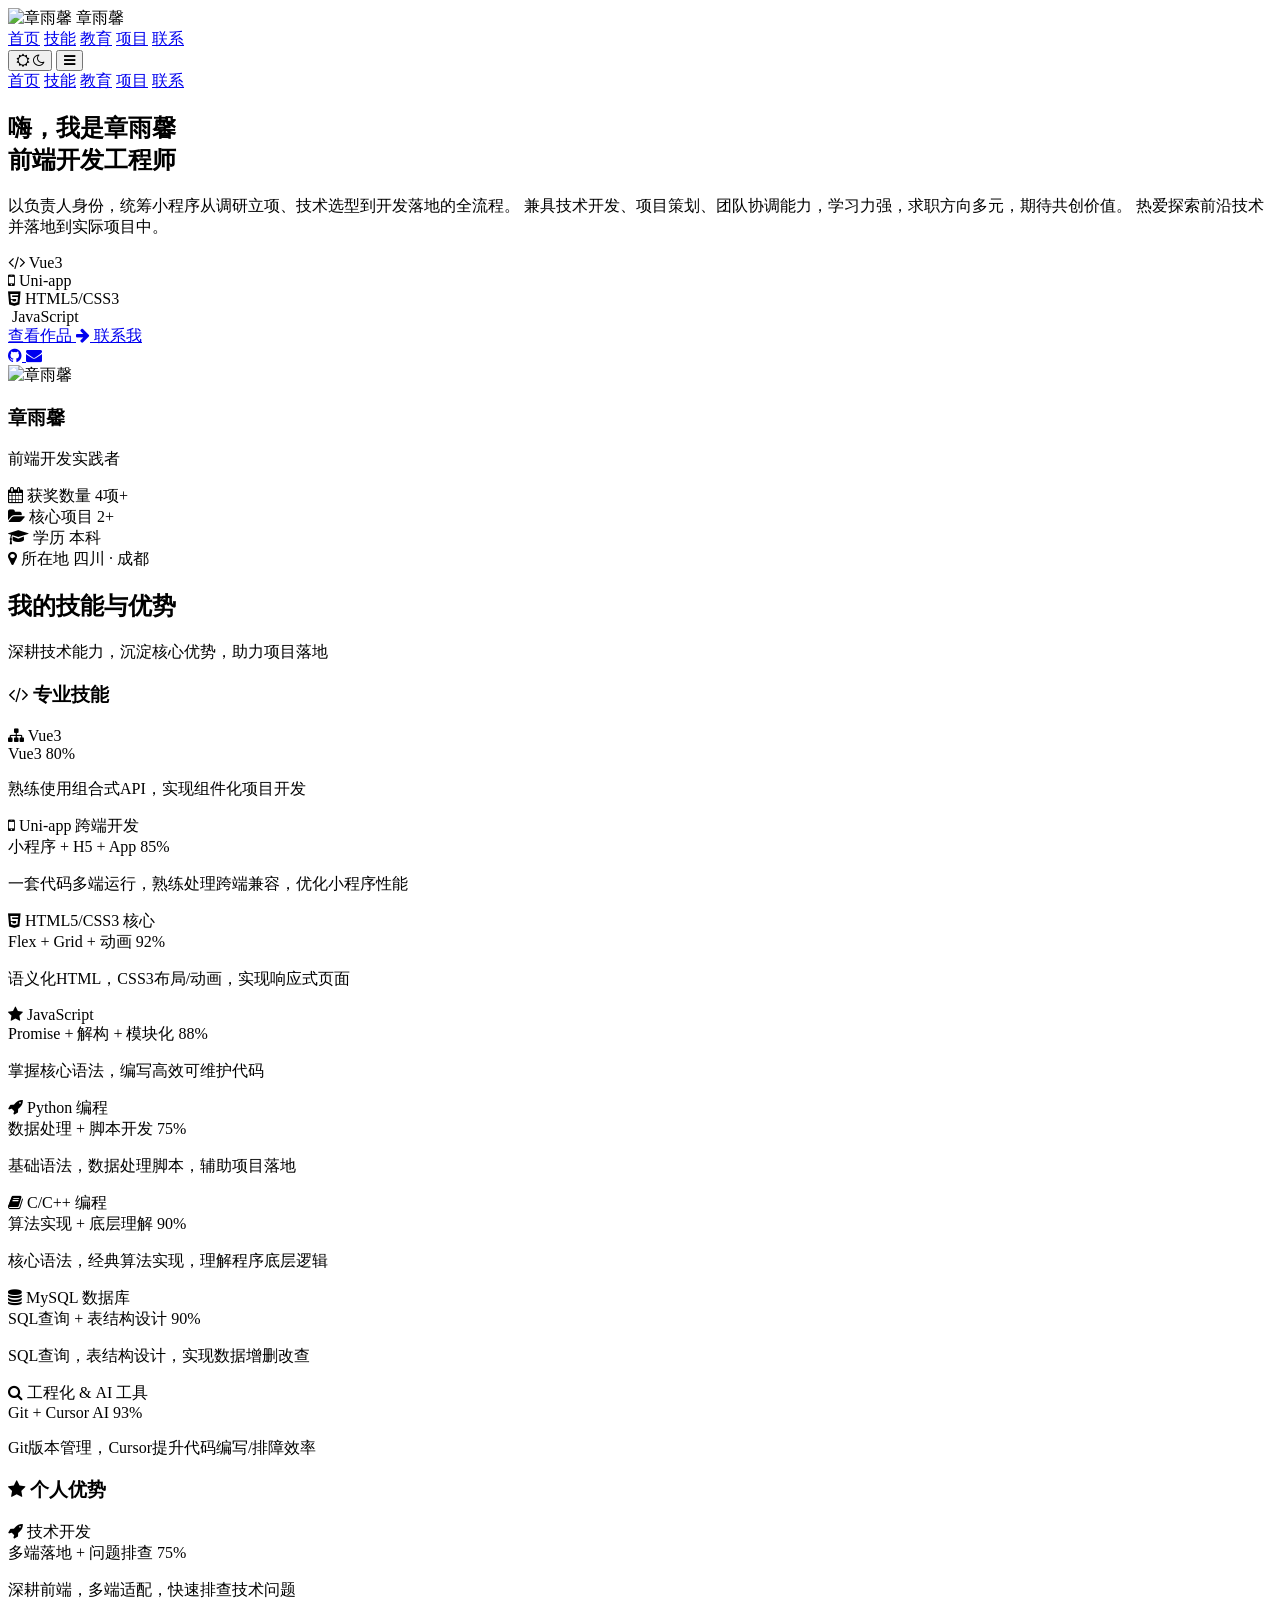
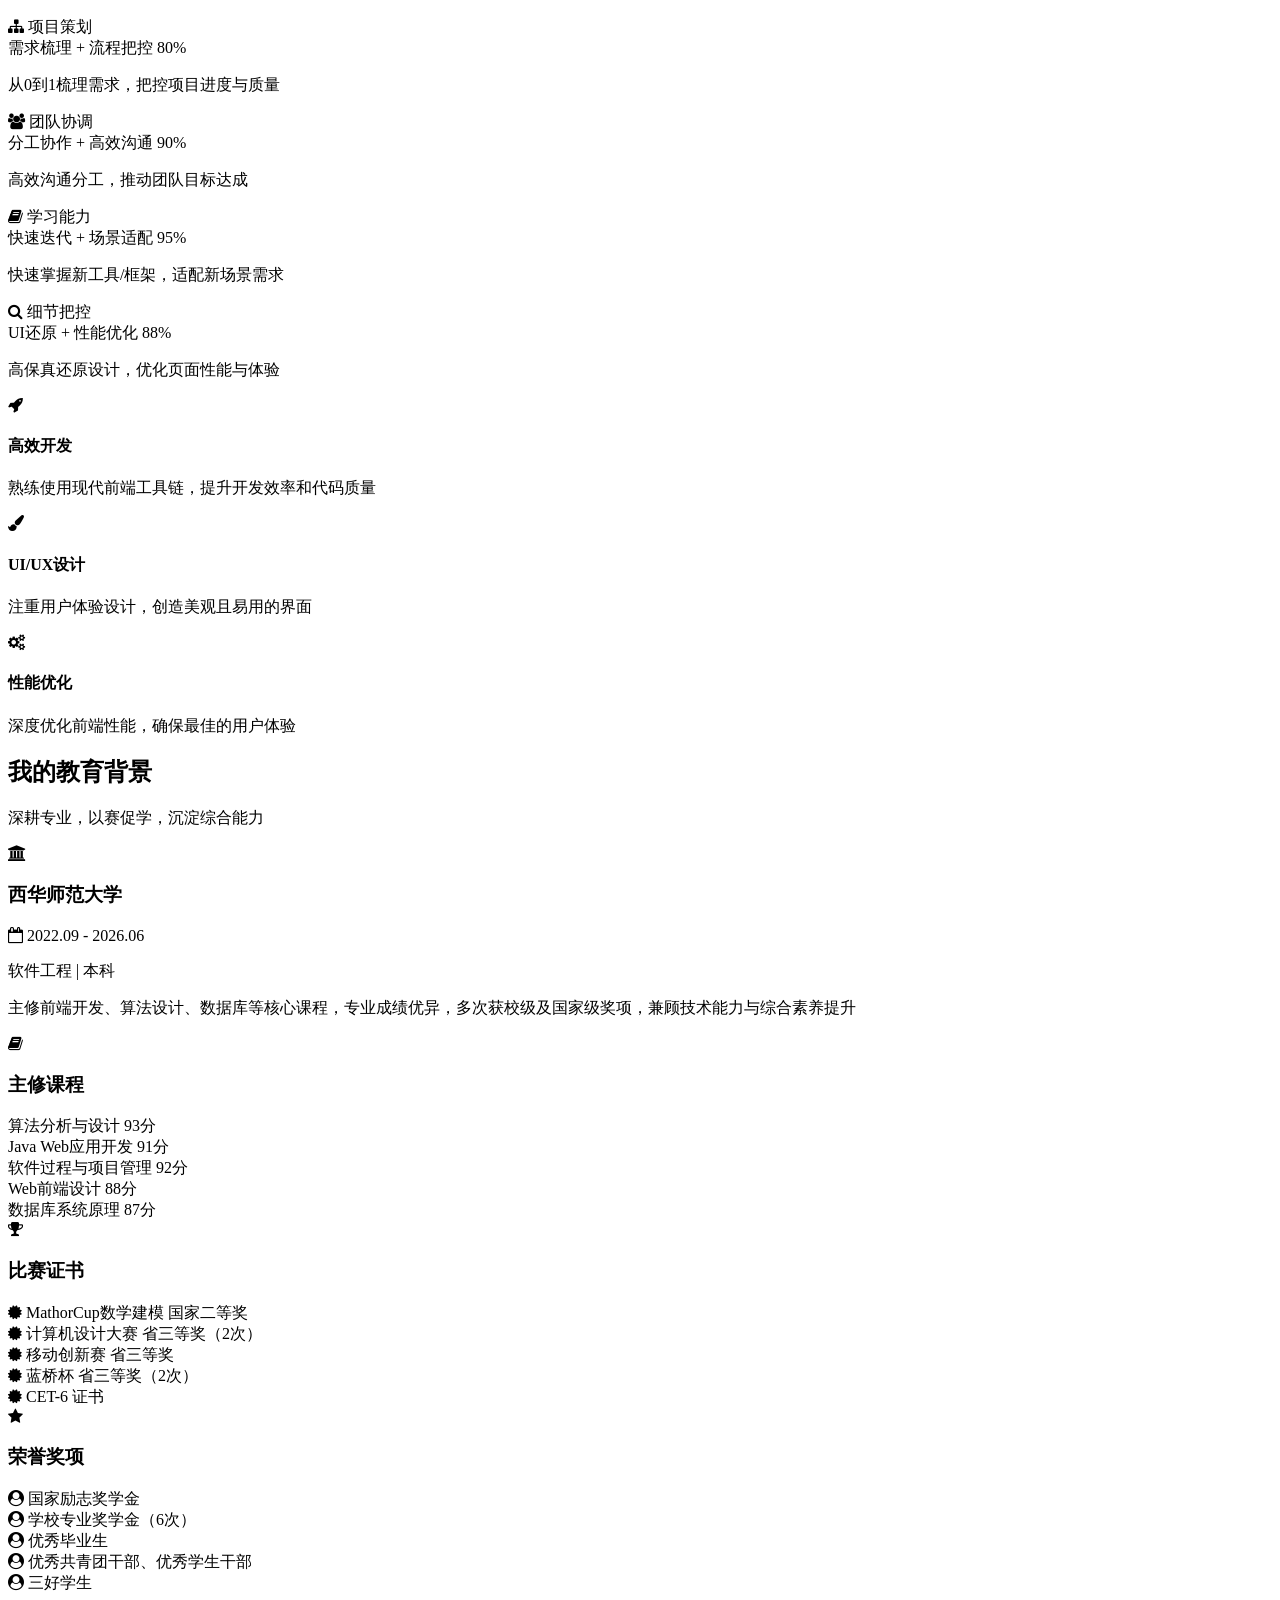
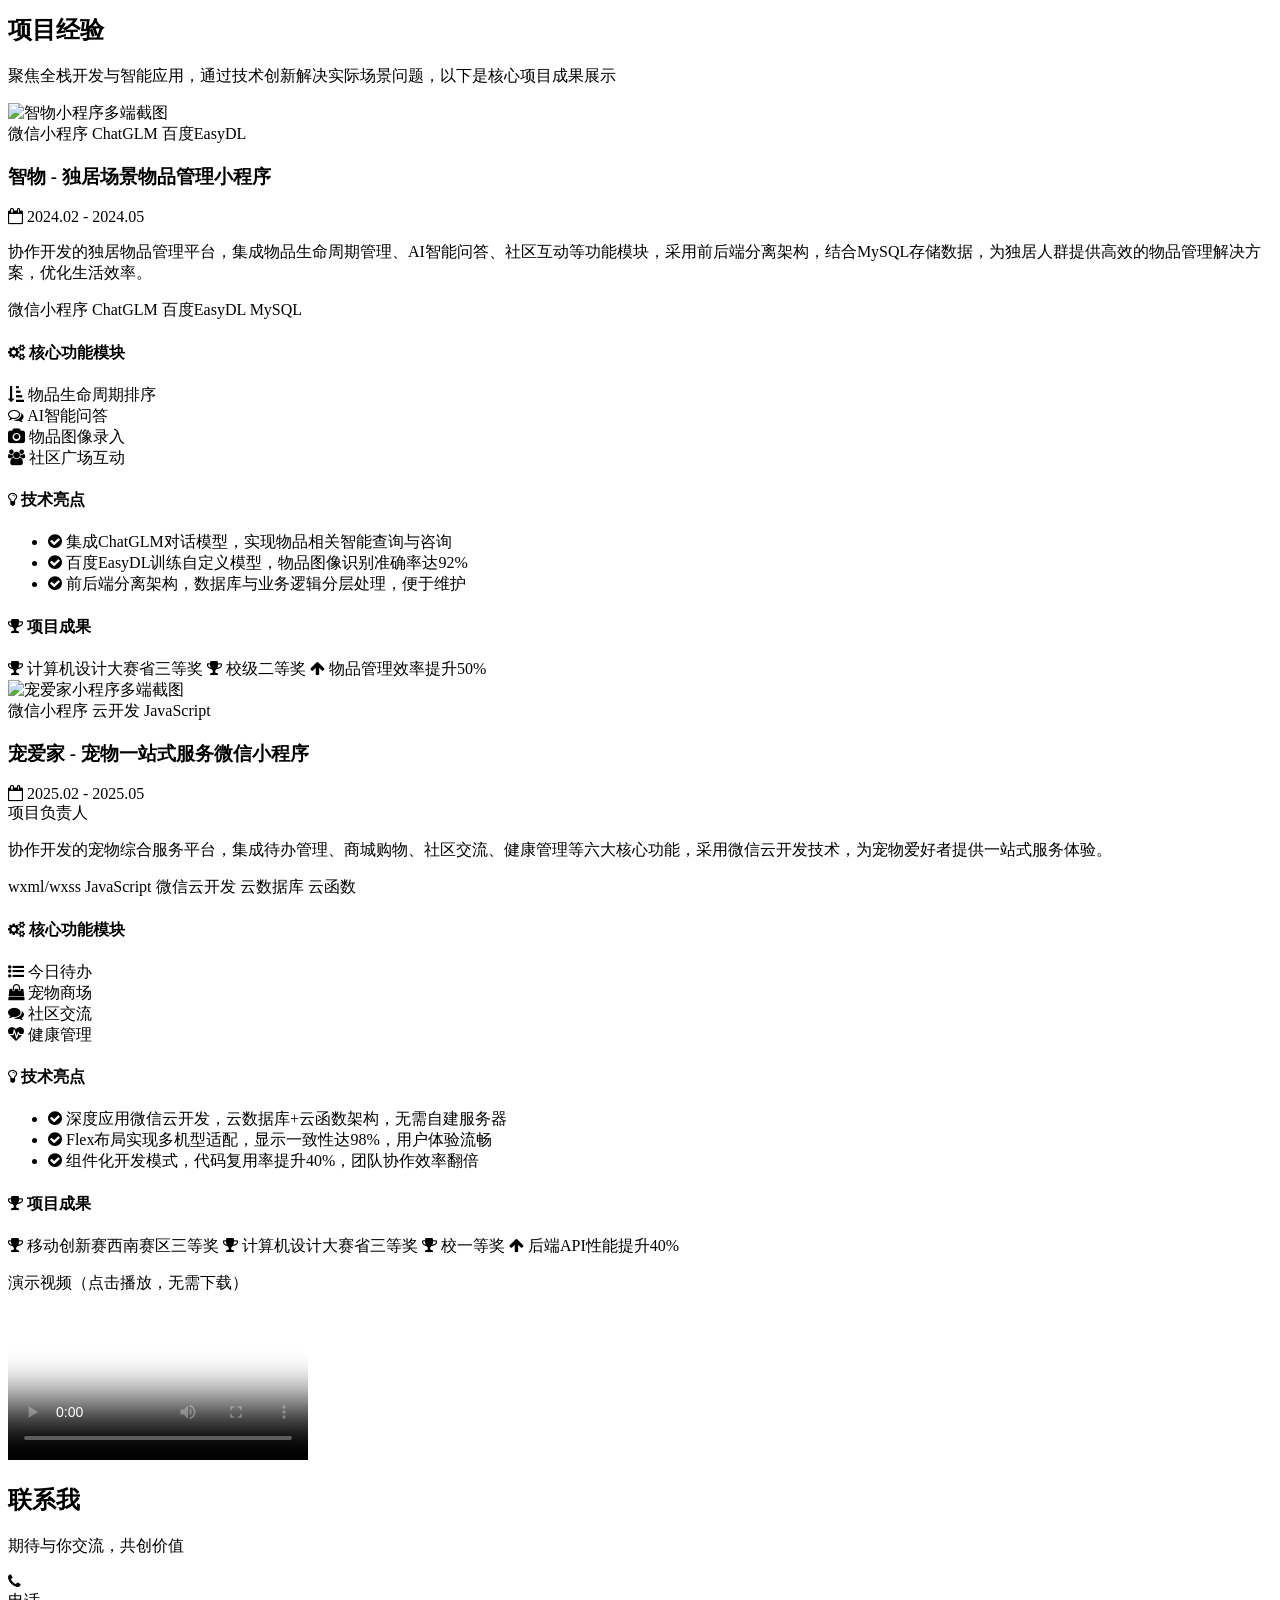
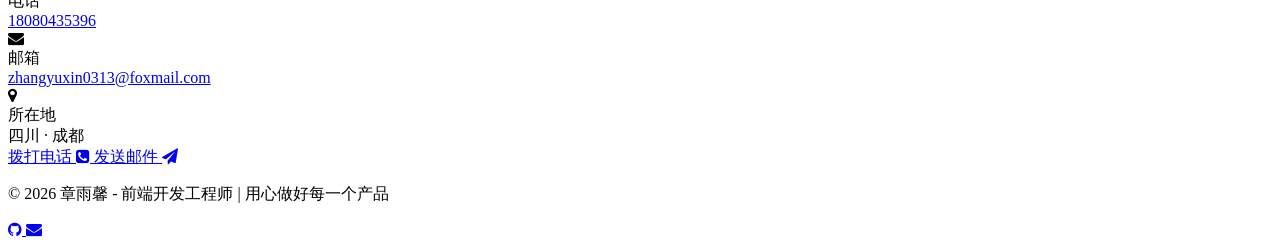
==== index.html @ d474dbc9 "Update index.html" ====
<!DOCTYPE html>
<html lang="zh-CN">
<head>
    <meta charset="UTF-8">
    <meta name="viewport" content="width=device-width, initial-scale=1.0, maximum-scale=1.0, user-scalable=no">
    <title>章雨馨 - 前端开发者作品集</title>
    <script src="https://cdn.tailwindcss.com"></script>
    <link href="https://cdn.jsdelivr.net/npm/font-awesome@4.7.0/css/font-awesome.min.css" rel="stylesheet">
    <script>
        // Tailwind配置：启用class深色模式 + 自定义深浅色配色
        tailwind.config = {
            darkMode: 'class', // 基于class切换深色模式
            theme: {
                extend: {
                    colors: {
                        primary: '#165DFF', // 主色调（保留高级蓝）
                        // 浅色模式
                        light: {
                            bg: '#F5F7FA',
                            card: '#FFFFFF',
                            text: '#1D2129',
                            lightText: '#86909C',
                            border: '#E5E7EB'
                        },
                        // 深色模式
                        dark: {
                            bg: '#121212',
                            card: '#1E1E1E',
                            text: '#E0E0E0',
                            lightText: '#888888',
                            border: '#333333'
                        }
                    },
                    fontFamily: {
                        inter: ['Inter', 'system-ui', 'sans-serif'],
                    },
                    boxShadow: {
                        'card': '0 4px 20px rgba(0, 0, 0, 0.05)',
                        'card-hover': '0 8px 30px rgba(22, 93, 255, 0.1)',
                        'interactive': '0 4px 20px rgba(22, 93, 255, 0.1)',
                        // 深色模式阴影
                        'dark-card': '0 4px 20px rgba(0, 0, 0, 0.2)',
                        'dark-card-hover': '0 8px 30px rgba(22, 93, 255, 0.2)',
                        // 标签悬停阴影
                        'tag-hover': '0 6px 20px rgba(22, 93, 255, 0.15)',
                        'dark-tag-hover': '0 6px 20px rgba(22, 93, 255, 0.25)',
                        // 信息卡标签hover阴影
                        'info-tag-hover': '0 4px 15px rgba(22, 93, 255, 0.1)',
                        'dark-info-tag-hover': '0 4px 15px rgba(22, 93, 255, 0.2)',
                        // 技能节点发光阴影
                        'skill-glow': '0 0 15px rgba(22, 93, 255, 0.4)',
                        'dark-skill-glow': '0 0 20px rgba(64, 128, 255, 0.5)',
                    },
                    height: {
                        '65': '16rem', // 统一项目图片高度，适配响应式
                    }
                },
            }
        }
    </script>
    <style type="text/tailwindcss">
        @layer utilities {
            .content-auto {
                content-visibility: auto;
            }
            /* 渐变文字（深浅色适配） */
            .text-gradient {
                background-clip: text;
                -webkit-background-clip: text;
                color: transparent;
                background-image: linear-gradient(135deg, #165DFF, #4080FF);
            }
            .dark .text-gradient {
                background-image: linear-gradient(135deg, #4080FF, #8AB4F8);
            }
            .card-animate {
                transition: all 0.5s cubic-bezier(0.4, 0, 0.2, 1);
            }
            /* 交互盒子hover效果 */
            .interactive-box {
                transition: all 0.4s cubic-bezier(0.4, 0, 0.2, 1);
            }
            .interactive-box:hover {
                transform: translateY(-4px);
                box-shadow: 0 8px 25px rgba(22, 93, 255, 0.2);
            }
            .dark .interactive-box:hover {
                box-shadow: 0 8px 25px rgba(64, 128, 255, 0.3);
            }
            /* 主题切换按钮动画 */
            .toggle-dot {
                transition: left 0.3s ease-in-out;
            }
            .icon-opacity {
                transition: opacity 0.3s ease-in-out;
            }
            /* 导航链接选中样式 */
            .nav-link.active {
                color: #165DFF;
                font-weight: 500;
                border-bottom: 2px solid #165DFF;
            }
            .nav-link {
                transition: all 0.2s ease;
            }
            /* 技能标签悬停特效 */
            .skill-tag {
                transition: all 0.3s cubic-bezier(0.34, 1.56, 0.64, 1);
            }
            .skill-tag:hover {
                background-color: #165DFF;
                color: white !important;
                border-color: #165DFF !important;
                transform: translateY(-2px) scale(1.05);
                box-shadow: var(--tw-shadow-tag-hover);
            }
            .dark .skill-tag:hover {
                background-color: #165DFF;
                box-shadow: var(--tw-shadow-dark-tag-hover);
            }
            .skill-tag:hover i {
                color: white !important;
            }
            /* 个人信息卡标签悬停特效 */
            .info-tag {
                transition: all 0.35s cubic-bezier(0.25, 1, 0.5, 1);
                border-radius: 8px;
                padding: 8px 4px;
                margin: -8px -4px;
            }
            .info-tag:hover {
                background-color: rgba(22, 93, 255, 0.06);
                color: #165DFF !important;
                box-shadow: var(--tw-shadow-info-tag-hover);
            }
            .dark .info-tag:hover {
                background-color: rgba(22, 93, 255, 0.12);
                box-shadow: var(--tw-shadow-dark-info-tag-hover);
            }
            .info-tag:hover i {
                color: #165DFF;
                transform: translateY(-3px);
            }
            .info-tag i {
                transition: all 0.3s ease;
            }
            .info-tag .tag-label {
                transition: all 0.3s ease;
            }
            .info-tag:hover .tag-label {
                color: #165DFF !important;
                font-weight: 500;
            }
            .info-tag .tag-value {
                transition: all 0.3s ease;
            }
            .info-tag:hover .tag-value {
                color: #165DFF !important;
                font-weight: 600;
            }
            /* 径向辐射图谱样式（修复位置错乱） */
            .skill-radial-container {
                position: relative;
                width: 100%;
                height: 500px;
                display: flex;
                align-items: center;
                justify-content: center;
                margin: 0 auto;
                max-width: 600px;
            }
            .skill-center {
                width: 80px;
                height: 80px;
                border-radius: 50%;
                background-color: #165DFF;
                color: white;
                display: flex;
                flex-direction: column;
                align-items: center;
                justify-content: center;
                z-index: 10;
                box-shadow: 0 0 10px rgba(22, 93, 255, 0.5);
                position: absolute;
                top: 50%;
                left: 50%;
                transform: translate(-50%, -50%);
            }
            .dark .skill-center {
                box-shadow: 0 0 15px rgba(64, 128, 255, 0.6);
            }
            /* 技能线条：统一基于中心定位 */
            .skill-line {
                position: absolute;
                width: 2px;
                background: linear-gradient(to right, #165DFF, transparent);
                z-index: 1;
                top: 50%;
                left: 50%;
                transform-origin: 0 0;
            }
            .dark .skill-line {
                background: linear-gradient(to right, #4080FF, transparent);
            }
            /* 技能节点：统一基于中心定位 */
            .skill-node {
                position: absolute;
                padding: 8px 12px;
                border-radius: 20px;
                background-color: white;
                border: 1px solid #E5E7EB;
                color: #1D2129;
                font-size: 14px;
                cursor: pointer;
                transition: all 0.3s ease;
                z-index: 5;
                white-space: nowrap;
            }
            .dark .skill-node {
                background-color: #1E1E1E;
                border: 1px solid #333333;
                color: #E0E0E0;
            }
            .skill-node:hover {
                transform: scale(1.1);
                background-color: #165DFF;
                color: white !important;
                border-color: #165DFF;
                box-shadow: var(--tw-shadow-skill-glow);
            }
            .dark .skill-node:hover {
                box-shadow: var(--tw-shadow-dark-skill-glow);
            }
            /* 优势进度条动画 */
            .advantage-progress {
                transition: width 0.8s ease;
            }
            .advantage-item:hover .advantage-progress {
                width: 100% !important;
            }
            /* 优势描述提示 */
            .advantage-tooltip {
                opacity: 0;
                transition: opacity 0.3s ease;
                pointer-events: none;
            }
            .advantage-item:hover .advantage-tooltip {
                opacity: 1;
            }
            /* 移动端菜单滑动动画 */
            .mobile-menu {
                transition: all 0.3s ease-in-out;
                max-height: 0;
                overflow: hidden;
            }
            .mobile-menu.open {
                max-height: 300px;
            }
            /* 触摸设备适配（移除hover，添加active效果） */
            @media (hover: none) {
                .interactive-box:hover {
                    transform: none;
                }
                .skill-tag:hover {
                    transform: none;
                }
                .card-animate:hover {
                    transform: none;
                }
            }
        }
    </style>
</head>
<!-- 根元素：默认浅色，深色模式添加dark类 -->
<body class="font-inter bg-light-bg text-light-text dark:bg-dark-bg dark:text-dark-text min-h-screen transition-colors duration-300">
    <!-- 导航栏（优化响应式，添加移动端菜单） -->
    <nav class="fixed top-0 left-0 w-full bg-light-card/80 dark:bg-dark-card/80 backdrop-blur-md z-50 border-b border-light-border dark:border-dark-border transition-colors duration-300">
        <div class="max-w-7xl mx-auto px-4 sm:px-6 lg:px-8">
            <div class="flex justify-between h-16 items-center">
                <!-- 左侧头像+名字（响应式尺寸） -->
                <div class="flex items-center gap-3">
                    <img src="https://raw.githubusercontent.com/moodnzhang/zhangyuxin-fe/main/avatar.jpg" alt="章雨馨" class="w-8 h-8 sm:w-10 sm:h-10 rounded-full object-cover border-2 border-primary/20 dark:border-primary/30">
                    <span class="font-bold text-lg sm:text-xl text-primary">章雨馨</span>
                </div>

                <!-- 桌面端导航链接（隐藏移动端） -->
                <div class="hidden md:flex space-x-6 sm:space-x-8 items-center">
                    <a href="#about" class="nav-link active text-primary font-medium border-b-2 border-primary px-1" data-target="about">首页</a>
                    <a href="#skills" class="nav-link text-light-lightText dark:text-dark-lightText hover:text-primary transition-colors" data-target="skills">技能</a>
                    <a href="#education" class="nav-link text-light-lightText dark:text-dark-lightText hover:text-primary transition-colors" data-target="education">教育</a>
                    <a href="#projects" class="nav-link text-light-lightText dark:text-dark-lightText hover:text-primary transition-colors" data-target="projects">项目</a>
                    <a href="#contact" class="nav-link text-light-lightText dark:text-dark-lightText hover:text-primary transition-colors" data-target="contact">联系</a>
                </div>

                <!-- 主题切换按钮（响应式优化，适配小屏幕） -->
                <div class="flex items-center gap-4">
                    <button id="themeToggle" class="w-10 h-5 sm:w-12 sm:h-6 bg-gray-200 dark:bg-primary/30 rounded-full relative flex items-center px-1 cursor-pointer" title="Toggle theme">
                        <!-- 切换圆点：用Tailwind类控制位置，不再用内联style -->
                        <div id="toggleDot" class="toggle-dot w-3 h-3 sm:w-4 sm:h-4 bg-white dark:bg-primary rounded-full absolute left-1 transition-all duration-300"></div>
                        <!-- 太阳/月亮图标（响应式尺寸） -->
                        <i class="fa fa-sun-o text-yellow-400 absolute left-1 icon-opacity opacity-100 dark:opacity-0 text-xs sm:text-sm"></i>
                        <i class="fa fa-moon-o text-blue-300 absolute right-1 icon-opacity opacity-0 dark:opacity-100 text-xs sm:text-sm"></i>
                    </button>

                    <!-- 移动端菜单按钮（仅移动端显示） -->
                    <button id="mobileMenuBtn" class="md:hidden text-light-lightText dark:text-dark-lightText hover:text-primary" title="Open navigation menu">
                        <i class="fa fa-bars text-lg sm:text-xl"></i>
                    </button>
                </div>
            </div>

            <!-- 移动端导航菜单（默认隐藏，点击展开） -->
            <div id="mobileMenu" class="mobile-menu md:hidden bg-light-card dark:bg-dark-card border-b border-light-border dark:border-dark-border py-2">
                <div class="flex flex-col space-y-3 px-4 pb-3">
                    <a href="#about" class="nav-link active text-primary font-medium py-2" data-target="about">首页</a>
                    <a href="#skills" class="nav-link text-light-lightText dark:text-dark-lightText hover:text-primary py-2" data-target="skills">技能</a>
                    <a href="#education" class="nav-link text-light-lightText dark:text-dark-lightText hover:text-primary py-2" data-target="education">教育</a>
                    <a href="#projects" class="nav-link text-light-lightText dark:text-dark-lightText hover:text-primary py-2" data-target="projects">项目</a>
                    <a href="#contact" class="nav-link text-light-lightText dark:text-dark-lightText hover:text-primary py-2" data-target="contact">联系</a>
                </div>
            </div>
        </div>
    </nav>

    <!-- 首页（响应式优化：网格、按钮、间距） -->
    <section id="about" class="pt-24 sm:pt-32 pb-16 sm:pb-20 max-w-7xl mx-auto px-4 sm:px-6 lg:px-8 scroll-mt-20">
        <div class="grid grid-cols-1 md:grid-cols-2 gap-8 sm:gap-12 items-center">
            <div class="space-y-4 sm:space-y-6 order-2 md:order-1">
                <h1 class="text-[clamp(1.5rem,4vw,3.5rem)] font-bold leading-tight">
                    嗨，我是<span class="text-gradient">章雨馨</span>
                    <br>前端开发工程师
                </h1>
                <p class="text-light-lightText dark:text-dark-lightText text-base sm:text-lg max-w-lg">
                以负责人身份，统筹小程序从调研立项、技术选型到开发落地的全流程。
                兼具技术开发、项目策划、团队协调能力，学习力强，求职方向多元，期待共创价值。
                热爱探索前沿技术并落地到实际项目中。
                </p>

                <!-- 可交互技能标签盒子（响应式换行，缩小移动端内边距） -->
                <div class="flex flex-wrap gap-2 sm:gap-3 pt-2">
                    <div class="interactive-box skill-tag bg-light-card dark:bg-dark-card px-3 sm:px-4 py-2 rounded-lg border border-light-border dark:border-dark-border flex items-center gap-2 shadow-interactive text-sm sm:text-base">
                        <i class="fa fa-code text-primary"></i>
                        <span>Vue3</span>
                    </div>
                    <div class="interactive-box skill-tag bg-light-card dark:bg-dark-card px-3 sm:px-4 py-2 rounded-lg border border-light-border dark:border-dark-border flex items-center gap-2 shadow-interactive text-sm sm:text-base">
                        <i class="fa fa-mobile text-primary"></i>
                        <span>Uni-app</span>
                    </div>
                    <div class="interactive-box skill-tag bg-light-card dark:bg-dark-card px-3 sm:px-4 py-2 rounded-lg border border-light-border dark:border-dark-border flex items-center gap-2 shadow-interactive text-sm sm:text-base">
                        <i class="fa fa-html5 text-primary"></i>
                        <span>HTML5/CSS3</span>
                    </div>
                    <div class="interactive-box skill-tag bg-light-card dark:bg-dark-card px-3 sm:px-4 py-2 rounded-lg border border-light-border dark:border-dark-border flex items-center gap-2 shadow-interactive text-sm sm:text-base">
                        <i class="fa fa-js text-primary"></i>
                        <span>JavaScript</span>
                    </div>
                </div>

                <!-- 按钮组（移动端竖向排列，桌面端横向） -->
                <div class="flex flex-col sm:flex-row space-y-3 sm:space-y-0 sm:space-x-4 pt-2 sm:pt-4">
                    <a href="#projects" class="bg-primary text-white px-6 py-3 rounded-lg hover:bg-primary/90 transition-colors shadow-lg text-center">
                        查看作品 <i class="fa fa-arrow-right ml-2"></i>
                    </a>
                    <a href="#contact" class="border border-primary text-primary bg-transparent dark:bg-dark-card px-6 py-3 rounded-lg hover:bg-primary/5 dark:hover:bg-primary/10 transition-colors text-center">
                        联系我
                    </a>
                </div>

                <div class="flex space-x-6 pt-6 sm:pt-8">
                    <a href="https://github.com/moodnzhang" class="text-light-lightText dark:text-dark-lightText hover:text-primary text-xl sm:text-2xl transition-colors">
                        <i class="fa fa-github"></i>
                    </a>
                    <a href="mailto:2926076094@qq.com" class="text-light-lightText dark:text-dark-lightText hover:text-primary text-xl sm:text-2xl transition-colors">
                        <i class="fa fa-envelope"></i>
                    </a>
                </div>
            </div>

            <!-- 右侧个人信息卡（移动端优先显示，调整尺寸） -->
            <div class="relative order-1 md:order-2">
                <div class="w-full bg-light-card dark:bg-dark-card rounded-2xl shadow-card dark:shadow-dark-card p-6 sm:p-8 flex flex-col items-center space-y-4 sm:space-y-6 transition-colors duration-300">
                    <img src="https://raw.githubusercontent.com/moodnzhang/zhangyuxin-fe/main/avatar.jpg" alt="章雨馨" class="w-32 h-32 sm:w-48 sm:h-48 rounded-full object-cover border-4 border-primary/20 dark:border-primary/30">
                    <h3 class="text-xl sm:text-2xl font-bold text-light-text dark:text-dark-text">章雨馨</h3>
                    <p class="text-primary font-medium text-sm sm:text-base">前端开发实践者</p>
                    
                    <div class="w-full grid grid-cols-2 gap-3 sm:gap-4 pt-4 border-t border-light-border dark:border-dark-border">
                        <!-- 获奖数量 -->
                        <div class="flex flex-col items-center info-tag">
                            <i class="fa fa-calendar text-primary text-lg sm:text-xl mb-2"></i>
                            <span class="text-light-lightText dark:text-dark-lightText text-xs sm:text-sm tag-label">获奖数量</span>
                            <span class="text-light-text dark:text-dark-text font-medium tag-value">4项+</span>
                        </div>
                        <!-- 核心项目 -->
                        <div class="flex flex-col items-center info-tag">
                            <i class="fa fa-folder-open text-primary text-lg sm:text-xl mb-2"></i>
                            <span class="text-light-lightText dark:text-dark-lightText text-xs sm:text-sm tag-label">核心项目</span>
                            <span class="text-light-text dark:text-dark-text font-medium tag-value">2+</span>
                        </div>
                        <!-- 学历 -->
                        <div class="flex flex-col items-center info-tag">
                            <i class="fa fa-graduation-cap text-primary text-lg sm:text-xl mb-2"></i>
                            <span class="text-light-lightText dark:text-dark-lightText text-xs sm:text-sm tag-label">学历</span>
                            <span class="text-light-text dark:text-dark-text font-medium tag-value">本科</span>
                        </div>
                        <!-- 所在地 -->
                        <div class="flex flex-col items-center info-tag">
                            <i class="fa fa-map-marker text-primary text-lg sm:text-xl mb-2"></i>
                            <span class="text-light-lightText dark:text-dark-lightText text-xs sm:text-sm tag-label">所在地</span>
                            <span class="text-light-text dark:text-dark-text font-medium tag-value">四川 · 成都</span>
                        </div>
                    </div>
                </div>
            </div>
        </div>
    </section>

    <!-- 技能区（响应式优化：双栏改单栏，卡片内边距调整） -->
    <section id="skills" class="py-12 sm:py-16 bg-light-card dark:bg-dark-card transition-colors duration-300 scroll-mt-20">
        <div class="max-w-7xl mx-auto px-4 sm:px-6 lg:px-8">
            <!-- 标题区域 -->
            <div class="text-center mb-8 sm:mb-12">
                <h2 class="text-[clamp(1.4rem,3vw,2.2rem)] font-bold">我的<span class="text-gradient">技能与优势</span></h2>
                <p class="text-light-lightText dark:text-dark-lightText max-w-2xl mx-auto pt-3 text-sm sm:text-base">
                    深耕技术能力，沉淀核心优势，助力项目落地
                </p>
            </div>

            <!-- 双栏核心布局（移动端单栏，桌面端双栏） -->
            <div class="grid grid-cols-1 md:grid-cols-2 gap-4 sm:gap-8">
                <!-- 左栏：专业技能 -->
                <div class="bg-light-bg dark:bg-dark-bg rounded-xl shadow-card dark:shadow-dark-card p-4 sm:p-6 transition-colors duration-300">
                    <!-- 技能标题 -->
                    <h3 class="text-base sm:text-lg font-bold mb-4 sm:mb-6 flex items-center gap-2 justify-center">
                        <i class="fa fa-code text-primary text-lg sm:text-xl"></i>
                        <span>专业技能</span>
                    </h3>

                    <!-- 专业技能列表 -->
                    <div class="space-y-4 sm:space-y-5">
                        <!-- 技能项：Vue3 -->
                        <div class="advantage-item">
                            <div class="flex items-center gap-2 mb-1">
                                <i class="fa fa-sitemap text-primary text-base sm:text-lg w-5 text-center"></i>
                                <span class="font-medium text-xs sm:text-sm">Vue3</span>
                            </div>
                            <div class="flex justify-between items-center mb-1 text-xs">
                                <span class="text-light-lightText dark:text-dark-lightText">Vue3</span>
                                <span class="text-primary font-medium">80%</span>
                            </div>
                            <!-- 进度条 -->
                            <div class="h-1 sm:h-1.5 bg-light-border dark:bg-dark-border rounded-full overflow-hidden">
                                <div class="advantage-progress h-full bg-primary rounded-full w-[80%] transition-all duration-800"></div>
                            </div>
                            <!-- 提示文本 -->
                            <p class="advantage-tooltip text-xs text-light-lightText dark:text-dark-lightText mt-1 sm:mt-1.5 leading-relaxed">
                                熟练使用组合式API，实现组件化项目开发
                            </p>
                        </div>

                        <!-- 技能项：Uni-app -->
                        <div class="advantage-item">
                            <div class="flex items-center gap-2 mb-1">
                                <i class="fa fa-mobile text-primary text-base sm:text-lg w-5 text-center"></i>
                                <span class="font-medium text-xs sm:text-sm">Uni-app 跨端开发</span>
                            </div>
                            <div class="flex justify-between items-center mb-1 text-xs">
                                <span class="text-light-lightText dark:text-dark-lightText">小程序 + H5 + App</span>
                                <span class="text-primary font-medium">85%</span>
                            </div>
                            <div class="h-1 sm:h-1.5 bg-light-border dark:bg-dark-border rounded-full overflow-hidden">
                                <div class="advantage-progress h-full bg-primary rounded-full w-[85%] transition-all duration-800"></div>
                            </div>
                            <p class="advantage-tooltip text-xs text-light-lightText dark:text-dark-lightText mt-1 sm:mt-1.5 leading-relaxed">
                                一套代码多端运行，熟练处理跨端兼容，优化小程序性能
                            </p>
                        </div>

                        <!-- 技能项：HTML5/CSS3 -->
                        <div class="advantage-item">
                            <div class="flex items-center gap-2 mb-1">
                                <i class="fa fa-html5 text-primary text-base sm:text-lg w-5 text-center"></i>
                                <span class="font-medium text-xs sm:text-sm">HTML5/CSS3 核心</span>
                            </div>
                            <div class="flex justify-between items-center mb-1 text-xs">
                                <span class="text-light-lightText dark:text-dark-lightText">Flex + Grid + 动画</span>
                                <span class="text-primary font-medium">92%</span>
                            </div>
                            <div class="h-1 sm:h-1.5 bg-light-border dark:bg-dark-border rounded-full overflow-hidden">
                                <div class="advantage-progress h-full bg-primary rounded-full w-[92%] transition-all duration-800"></div>
                            </div>
                            <p class="advantage-tooltip text-xs text-light-lightText dark:text-dark-lightText mt-1 sm:mt-1.5 leading-relaxed">
                                语义化HTML，CSS3布局/动画，实现响应式页面
                            </p>
                        </div>

                        <!-- 技能项：JavaScript -->
                        <div class="advantage-item">
                            <div class="flex items-center gap-2 mb-1">
                                <i class="fa fa-star text-primary text-base sm:text-lg w-5 text-center"></i>
                                <span class="font-medium text-xs sm:text-sm">JavaScript</span>
                            </div>
                            <div class="flex justify-between items-center mb-1 text-xs">
                                <span class="text-light-lightText dark:text-dark-lightText">Promise + 解构 + 模块化</span>
                                <span class="text-primary font-medium">88%</span>
                            </div>
                            <div class="h-1 sm:h-1.5 bg-light-border dark:bg-dark-border rounded-full overflow-hidden">
                                <div class="advantage-progress h-full bg-primary rounded-full w-[88%] transition-all duration-800"></div>
                            </div>
                            <p class="advantage-tooltip text-xs text-light-lightText dark:text-dark-lightText mt-1 sm:mt-1.5 leading-relaxed">
                                掌握核心语法，编写高效可维护代码
                            </p>
                        </div>

                        <!-- 其他技能项省略（保持原有结构，仅调整响应式文字尺寸） -->
                        <div class="advantage-item">
                            <div class="flex items-center gap-2 mb-1">
                                <i class="fa fa-rocket text-primary text-base sm:text-lg w-5 text-center"></i>
                                <span class="font-medium text-xs sm:text-sm">Python 编程</span>
                            </div>
                            <div class="flex justify-between items-center mb-1 text-xs">
                                <span class="text-light-lightText dark:text-dark-lightText">数据处理 + 脚本开发</span>
                                <span class="text-primary font-medium">75%</span>
                            </div>
                            <div class="h-1 sm:h-1.5 bg-light-border dark:bg-dark-border rounded-full overflow-hidden">
                                <div class="advantage-progress h-full bg-primary rounded-full w-[75%] transition-all duration-800"></div>
                            </div>
                            <p class="advantage-tooltip text-xs text-light-lightText dark:text-dark-lightText mt-1 sm:mt-1.5 leading-relaxed">
                                基础语法，数据处理脚本，辅助项目落地
                            </p>
                        </div>

                        <div class="advantage-item">
                            <div class="flex items-center gap-2 mb-1">
                                <i class="fa fa-book text-primary text-base sm:text-lg w-5 text-center"></i>
                                <span class="font-medium text-xs sm:text-sm">C/C++ 编程</span>
                            </div>
                            <div class="flex justify-between items-center mb-1 text-xs">
                                <span class="text-light-lightText dark:text-dark-lightText">算法实现 + 底层理解</span>
                                <span class="text-primary font-medium">90%</span>
                            </div>
                            <div class="h-1 sm:h-1.5 bg-light-border dark:bg-dark-border rounded-full overflow-hidden">
                                <div class="advantage-progress h-full bg-primary rounded-full w-[90%] transition-all duration-800"></div>
                            </div>
                            <p class="advantage-tooltip text-xs text-light-lightText dark:text-dark-lightText mt-1 sm:mt-1.5 leading-relaxed">
                                核心语法，经典算法实现，理解程序底层逻辑
                            </p>
                        </div>

                        <div class="advantage-item">
                            <div class="flex items-center gap-2 mb-1">
                                <i class="fa fa-database text-primary text-base sm:text-lg w-5 text-center"></i>
                                <span class="font-medium text-xs sm:text-sm">MySQL 数据库</span>
                            </div>
                            <div class="flex justify-between items-center mb-1 text-xs">
                                <span class="text-light-lightText dark:text-dark-lightText">SQL查询 + 表结构设计</span>
                                <span class="text-primary font-medium">90%</span>
                            </div>
                            <div class="h-1 sm:h-1.5 bg-light-border dark:bg-dark-border rounded-full overflow-hidden">
                                <div class="advantage-progress h-full bg-primary rounded-full w-[90%] transition-all duration-800"></div>
                            </div>
                            <p class="advantage-tooltip text-xs text-light-lightText dark:text-dark-lightText mt-1 sm:mt-1.5 leading-relaxed">
                                SQL查询，表结构设计，实现数据增删改查
                            </p>
                        </div>

                        <div class="advantage-item">
                            <div class="flex items-center gap-2 mb-1">
                                <i class="fa fa-search text-primary text-base sm:text-lg w-5 text-center"></i>
                                <span class="font-medium text-xs sm:text-sm">工程化 & AI 工具</span>
                            </div>
                            <div class="flex justify-between items-center mb-1 text-xs">
                                <span class="text-light-lightText dark:text-dark-lightText">Git + Cursor AI</span>
                                <span class="text-primary font-medium">93%</span>
                            </div>
                            <div class="h-1 sm:h-1.5 bg-light-border dark:bg-dark-border rounded-full overflow-hidden">
                                <div class="advantage-progress h-full bg-primary rounded-full w-[93%] transition-all duration-800"></div>
                            </div>
                            <p class="advantage-tooltip text-xs text-light-lightText dark:text-dark-lightText mt-1 sm:mt-1.5 leading-relaxed">
                                Git版本管理，Cursor提升代码编写/排障效率
                            </p>
                        </div>
                    </div>
                </div>

                <!-- 右栏：个人优势 -->
                <div class="bg-light-bg dark:bg-dark-bg rounded-xl shadow-card dark:shadow-dark-card p-4 sm:p-6 transition-colors duration-300">
                    <h3 class="text-base sm:text-lg font-bold mb-4 sm:mb-6 flex items-center gap-2 justify-center">
                        <i class="fa fa-star text-primary text-lg sm:text-xl"></i>
                        <span>个人优势</span>
                    </h3>

                    <!-- 优势列表 -->
                    <div class="space-y-4 sm:space-y-5">
                        <div class="advantage-item">
                            <div class="flex items-center gap-2 mb-1">
                                <i class="fa fa-rocket text-primary text-base sm:text-lg w-5 text-center"></i>
                                <span class="font-medium text-xs sm:text-sm">技术开发</span>
                            </div>
                            <div class="flex justify-between items-center mb-1 text-xs">
                                <span class="text-light-lightText dark:text-dark-lightText">多端落地 + 问题排查</span>
                                <span class="text-primary font-medium">75%</span>
                            </div>
                            <div class="h-1 sm:h-1.5 bg-light-border dark:bg-dark-border rounded-full overflow-hidden">
                                <div class="advantage-progress h-full bg-primary rounded-full w-[75%] transition-all duration-800"></div>
                            </div>
                            <p class="advantage-tooltip text-xs text-light-lightText dark:text-dark-lightText mt-1 sm:mt-1.5 leading-relaxed">
                                深耕前端，多端适配，快速排查技术问题
                            </p>
                        </div>

                        <div class="advantage-item">
                            <div class="flex items-center gap-2 mb-1">
                                <i class="fa fa-sitemap text-primary text-base sm:text-lg w-5 text-center"></i>
                                <span class="font-medium text-xs sm:text-sm">项目策划</span>
                            </div>
                            <div class="flex justify-between items-center mb-1 text-xs">
                                <span class="text-light-lightText dark:text-dark-lightText">需求梳理 + 流程把控</span>
                                <span class="text-primary font-medium">80%</span>
                            </div>
                            <div class="h-1 sm:h-1.5 bg-light-border dark:bg-dark-border rounded-full overflow-hidden">
                                <div class="advantage-progress h-full bg-primary rounded-full w-[80%] transition-all duration-800"></div>
                            </div>
                            <p class="advantage-tooltip text-xs text-light-lightText dark:text-dark-lightText mt-1 sm:mt-1.5 leading-relaxed">
                                从0到1梳理需求，把控项目进度与质量
                            </p>
                        </div>

                        <div class="advantage-item">
                            <div class="flex items-center gap-2 mb-1">
                                <i class="fa fa-users text-primary text-base sm:text-lg w-5 text-center"></i>
                                <span class="font-medium text-xs sm:text-sm">团队协调</span>
                            </div>
                            <div class="flex justify-between items-center mb-1 text-xs">
                                <span class="text-light-lightText dark:text-dark-lightText">分工协作 + 高效沟通</span>
                                <span class="text-primary font-medium">90%</span>
                            </div>
                            <div class="h-1 sm:h-1.5 bg-light-border dark:bg-dark-border rounded-full overflow-hidden">
                                <div class="advantage-progress h-full bg-primary rounded-full w-[90%] transition-all duration-800"></div>
                            </div>
                            <p class="advantage-tooltip text-xs text-light-lightText dark:text-dark-lightText mt-1 sm:mt-1.5 leading-relaxed">
                                高效沟通分工，推动团队目标达成
                            </p>
                        </div>

                        <div class="advantage-item">
                            <div class="flex items-center gap-2 mb-1">
                                <i class="fa fa-book text-primary text-base sm:text-lg w-5 text-center"></i>
                                <span class="font-medium text-xs sm:text-sm">学习能力</span>
                            </div>
                            <div class="flex justify-between items-center mb-1 text-xs">
                                <span class="text-light-lightText dark:text-dark-lightText">快速迭代 + 场景适配</span>
                                <span class="text-primary font-medium">95%</span>
                            </div>
                            <div class="h-1 sm:h-1.5 bg-light-border dark:bg-dark-border rounded-full overflow-hidden">
                                <div class="advantage-progress h-full bg-primary rounded-full w-[95%] transition-all duration-800"></div>
                            </div>
                            <p class="advantage-tooltip text-xs text-light-lightText dark:text-dark-lightText mt-1 sm:mt-1.5 leading-relaxed">
                                快速掌握新工具/框架，适配新场景需求
                            </p>
                        </div>

                        <div class="advantage-item">
                            <div class="flex items-center gap-2 mb-1">
                                <i class="fa fa-search text-primary text-base sm:text-lg w-5 text-center"></i>
                                <span class="font-medium text-xs sm:text-sm">细节把控</span>
                            </div>
                            <div class="flex justify-between items-center mb-1 text-xs">
                                <span class="text-light-lightText dark:text-dark-lightText">UI还原 + 性能优化</span>
                                <span class="text-primary font-medium">88%</span>
                            </div>
                            <div class="h-1 sm:h-1.5 bg-light-border dark:bg-dark-border rounded-full overflow-hidden">
                                <div class="advantage-progress h-full bg-primary rounded-full w-[88%] transition-all duration-800"></div>
                            </div>
                            <p class="advantage-tooltip text-xs text-light-lightText dark:text-dark-lightText mt-1 sm:mt-1.5 leading-relaxed">
                                高保真还原设计，优化页面性能与体验
                            </p>
                        </div>
                    </div>

                    <!-- 三个盒子（移动端横向滚动，桌面端均分） -->
                    <div class="mt-6 sm:mt-8 pt-4 sm:pt-6 border-t border-light-border dark:border-dark-border">
                        <div class="flex gap-3 overflow-x-auto pb-3 sm:overflow-x-hidden sm:pb-0 sm:flex-nowrap justify-between">
                            <!-- 高效开发 -->
                            <div class="bg-white dark:bg-dark-card rounded-xl p-3 sm:p-4 flex flex-col items-center text-center flex-1 min-w-[100px] sm:min-w-[120px] shadow-sm transition-transform hover:-translate-y-1 duration-300">
                                <div class="w-10 h-10 sm:w-12 sm:h-12 rounded-full bg-blue-50 dark:bg-blue-900/20 flex items-center justify-center mb-2 sm:mb-3">
                                    <i class="fa fa-rocket text-blue-500 text-lg sm:text-xl"></i>
                                </div>
                                <h4 class="font-medium text-xs sm:text-sm mb-1">高效开发</h4>
                                <p class="text-xs text-light-lightText dark:text-dark-lightText leading-tight">
                                    熟练使用现代前端工具链，提升开发效率和代码质量
                                </p>
                            </div>

                            <!-- UI/UX设计 -->
                            <div class="bg-white dark:bg-dark-card rounded-xl p-3 sm:p-4 flex flex-col items-center text-center flex-1 min-w-[100px] sm:min-w-[120px] shadow-sm transition-transform hover:-translate-y-1 duration-300">
                                <div class="w-10 h-10 sm:w-12 sm:h-12 rounded-full bg-purple-50 dark:bg-purple-900/20 flex items-center justify-center mb-2 sm:mb-3">
                                    <i class="fa fa-paint-brush text-purple-500 text-lg sm:text-xl"></i>
                                </div>
                                <h4 class="font-medium text-xs sm:text-sm mb-1">UI/UX设计</h4>
                                <p class="text-xs text-light-lightText dark:text-dark-lightText leading-tight">
                                    注重用户体验设计，创造美观且易用的界面
                                </p>
                            </div>

                            <!-- 性能优化 -->
                            <div class="bg-white dark:bg-dark-card rounded-xl p-3 sm:p-4 flex flex-col items-center text-center flex-1 min-w-[100px] sm:min-w-[120px] shadow-sm transition-transform hover:-translate-y-1 duration-300">
                                <div class="w-10 h-10 sm:w-12 sm:h-12 rounded-full bg-green-50 dark:bg-green-900/20 flex items-center justify-center mb-2 sm:mb-3">
                                    <i class="fa fa-cogs text-green-500 text-lg sm:text-xl"></i>
                                </div>
                                <h4 class="font-medium text-xs sm:text-sm mb-1">性能优化</h4>
                                <p class="text-xs text-light-lightText dark:text-dark-lightText leading-tight">
                                    深度优化前端性能，确保最佳的用户体验
                                </p>
                            </div>
                        </div>
                    </div>
                </div>
            </div>
        </div>
    </section>

    <!-- 教育背景模块（响应式优化：三栏改单栏，卡片间距调整） -->
    <section id="education" class="py-16 sm:py-20 bg-light-bg dark:bg-dark-bg transition-colors duration-300 scroll-mt-20">
        <div class="max-w-7xl mx-auto px-4 sm:px-6 lg:px-8">
            <div class="text-center mb-12 sm:mb-16">
                <h2 class="text-[clamp(1.6rem,3.5vw,2.5rem)] font-bold">我的<span class="text-gradient">教育背景</span></h2>
                <p class="text-light-lightText dark:text-dark-lightText max-w-2xl mx-auto pt-3 sm:pt-4 text-sm sm:text-base">深耕专业，以赛促学，沉淀综合能力</p>
            </div>

            <!-- 核心教育区域 -->
            <div class="mx-auto space-y-8 sm:space-y-12">
                <!-- 学校基础信息卡片 -->
                <div class="bg-light-card dark:bg-dark-card rounded-xl shadow-card dark:shadow-dark-card p-6 sm:p-8 card-animate hover:shadow-card-hover dark:hover:shadow-dark-card-hover hover:-translate-y-2 transition-colors duration-300">
                    <div class="flex flex-col sm:flex-row items-start sm:items-center gap-4 sm:gap-6">
                        <!-- 学校图标 -->
                        <div class="w-12 h-12 sm:w-14 sm:h-14 bg-primary/10 dark:bg-primary/20 rounded-full flex items-center justify-center text-primary flex-shrink-0">
                            <i class="fa fa-university text-xl sm:text-2xl"></i>
                        </div>
                        <div class="flex-1">
                            <div class="flex flex-wrap justify-between items-center gap-4">
                                <h3 class="text-xl sm:text-2xl font-bold text-light-text dark:text-dark-text">西华师范大学</h3>
                                <!-- 时间标签 -->
                                <span class="px-3 sm:px-4 py-1 sm:py-1.5 bg-primary/5 dark:bg-primary/10 text-primary text-xs sm:text-sm rounded-full flex items-center gap-1">
                                    <i class="fa fa-calendar-o"></i> 2022.09 - 2026.06
                                </span>
                            </div>
                            <p class="text-primary font-medium mt-2 text-base sm:text-lg">软件工程 | 本科</p>
                            <p class="text-light-lightText dark:text-dark-lightText mt-3 max-w-3xl text-sm sm:text-base">
                                主修前端开发、算法设计、数据库等核心课程，专业成绩优异，多次获校级及国家级奖项，兼顾技术能力与综合素养提升
                            </p>
                        </div>
                    </div>
                </div>

                <!-- 分类展示卡片组（移动端单栏，桌面端三栏） -->
                <div class="grid grid-cols-1 md:grid-cols-3 gap-6 sm:gap-8">
                    <!-- 主修课程卡片 -->
                    <div class="bg-light-card dark:bg-dark-card rounded-xl shadow-card dark:shadow-dark-card p-6 sm:p-8 card-animate hover:shadow-card-hover dark:hover:shadow-dark-card-hover transition-colors duration-300">
                        <div class="flex items-center gap-3 sm:gap-4 mb-4 sm:mb-6">
                            <div class="w-10 h-10 sm:w-12 sm:h-12 bg-blue-50 dark:bg-blue-900/20 rounded-full flex items-center justify-center text-blue-500">
                                <i class="fa fa-book text-lg sm:text-xl"></i>
                            </div>
                            <h3 class="text-lg sm:text-xl font-bold text-light-text dark:text-dark-text">主修课程</h3>
                        </div>
                        <div class="space-y-3 sm:space-y-4">
                            <div class="flex justify-between items-center">
                                <span class="text-light-text dark:text-dark-text text-sm">算法分析与设计</span>
                                <span class="px-2 sm:px-3 py-1 bg-green-50 dark:bg-green-900/20 text-green-600 dark:text-green-400 text-xs rounded-full">93分</span>
                            </div>
                            <div class="flex justify-between items-center">
                                <span class="text-light-text dark:text-dark-text text-sm">Java Web应用开发</span>
                                <span class="px-2 sm:px-3 py-1 bg-green-50 dark:bg-green-900/20 text-green-600 dark:text-green-400 text-xs rounded-full">91分</span>
                            </div>
                            <div class="flex justify-between items-center">
                                <span class="text-light-text dark:text-dark-text text-sm">软件过程与项目管理</span>
                                <span class="px-2 sm:px-3 py-1 bg-green-50 dark:bg-green-900/20 text-green-600 dark:text-green-400 text-xs rounded-full">92分</span>
                            </div>
                            <div class="flex justify-between items-center">
                                <span class="text-light-text dark:text-dark-text text-sm">Web前端设计</span>
                                <span class="px-2 sm:px-3 py-1 bg-green-50 dark:bg-green-900/20 text-green-600 dark:text-green-400 text-xs rounded-full">88分</span>
                            </div>
                            <div class="flex justify-between items-center">
                                <span class="text-light-text dark:text-dark-text text-sm">数据库系统原理</span>
                                <span class="px-2 sm:px-3 py-1 bg-green-50 dark:bg-green-900/20 text-green-600 dark:text-green-400 text-xs rounded-full">87分</span>
                            </div>
                        </div>
                    </div>

                    <!-- 比赛证书卡片 -->
                    <div class="bg-light-card dark:bg-dark-card rounded-xl shadow-card dark:shadow-dark-card p-6 sm:p-8 card-animate hover:shadow-card-hover dark:hover:shadow-dark-card-hover transition-colors duration-300">
                        <div class="flex items-center gap-3 sm:gap-4 mb-4 sm:mb-6">
                            <div class="w-10 h-10 sm:w-12 sm:h-12 bg-purple-50 dark:bg-purple-900/20 rounded-full flex items-center justify-center text-purple-500">
                                <i class="fa fa-trophy text-lg sm:text-xl"></i>
                            </div>
                            <h3 class="text-lg sm:text-xl font-bold text-light-text dark:text-dark-text">比赛证书</h3>
                        </div>
                        <div class="space-y-3 sm:space-y-4">
                            <div class="flex items-center gap-3">
                                <i class="fa fa-certificate text-blue-500 w-5 text-center"></i>
                                <span class="text-light-text dark:text-dark-text text-sm">MathorCup数学建模 国家二等奖</span>
                            </div>
                            <div class="flex items-center gap-3">
                                <i class="fa fa-certificate text-blue-500 w-5 text-center"></i>
                                <span class="text-light-text dark:text-dark-text text-sm">计算机设计大赛 省三等奖（2次）</span>
                            </div>
                            <div class="flex items-center gap-3">
                                <i class="fa fa-certificate text-blue-500 w-5 text-center"></i>
                                <span class="text-light-text dark:text-dark-text text-sm">移动创新赛 省三等奖</span>
                            </div>
                            <div class="flex items-center gap-3">
                                <i class="fa fa-certificate text-blue-500 w-5 text-center"></i>
                                <span class="text-light-text dark:text-dark-text text-sm">蓝桥杯 省三等奖（2次）</span>
                            </div>
                            <div class="flex items-center gap-3">
                                <i class="fa fa-certificate text-blue-500 w-5 text-center"></i>
                                <span class="text-light-text dark:text-dark-text text-sm">CET-6 证书</span>
                            </div>
                        </div>
                    </div>

                    <!-- 荣誉奖项卡片 -->
                    <div class="bg-light-card dark:bg-dark-card rounded-xl shadow-card dark:shadow-dark-card p-6 sm:p-8 card-animate hover:shadow-card-hover dark:hover:shadow-dark-card-hover transition-colors duration-300">
                        <div class="flex items-center gap-3 sm:gap-4 mb-4 sm:mb-6">
                            <div class="w-10 h-10 sm:w-12 sm:h-12 bg-amber-50 dark:bg-amber-900/20 rounded-full flex items-center justify-center text-amber-500">
                                <i class="fa fa-star text-lg sm:text-xl"></i>
                            </div>
                            <h3 class="text-lg sm:text-xl font-bold text-light-text dark:text-dark-text">荣誉奖项</h3>
                        </div>
                        <div class="space-y-3 sm:space-y-4">
                            <div class="flex items-center gap-3">
                                <i class="fa fa-user-circle text-indigo-500 w-5 text-center"></i>
                                <span class="text-light-text dark:text-dark-text text-sm">国家励志奖学金</span>
                            </div>
                            <div class="flex items-center gap-3">
                                <i class="fa fa-user-circle text-indigo-500 w-5 text-center"></i>
                                <span class="text-light-text dark:text-dark-text text-sm">学校专业奖学金（6次）</span>
                            </div>
                            <div class="flex items-center gap-3">
                                <i class="fa fa-user-circle text-indigo-500 w-5 text-center"></i>
                                <span class="text-light-text dark:text-dark-text text-sm">优秀毕业生</span>
                            </div>
                            <div class="flex items-center gap-3">
                                <i class="fa fa-user-circle text-indigo-500 w-5 text-center"></i>
                                <span class="text-light-text dark:text-dark-text text-sm">优秀共青团干部、优秀学生干部</span>
                            </div>
                            <div class="flex items-center gap-3">
                                <i class="fa fa-user-circle text-indigo-500 w-5 text-center"></i>
                                <span class="text-light-text dark:text-dark-text text-sm">三好学生</span>
                            </div>
                        </div>
                    </div>
                </div>
            </div>
        </div>
    </section>

    <!-- 项目模块完整区域（响应式优化：双栏改单栏，视频适配） -->
    <section id="projects" class="py-12 sm:py-16 bg-light-bg dark:bg-dark-bg scroll-mt-20">
        <div class="container mx-auto px-4 sm:px-6 lg:px-8">
            <!-- 模块标题 -->
            <div class="text-center mb-12 sm:mb-16">
                <h2 class="text-2xl sm:text-3xl md:text-4xl font-bold text-light-text dark:text-dark-text mb-3 sm:mb-4">项目经验</h2>
                <p class="text-light-lightText dark:text-dark-lightText max-w-2xl mx-auto text-sm sm:text-base">聚焦全栈开发与智能应用，通过技术创新解决实际场景问题，以下是核心项目成果展示</p>
            </div>

            <!-- 项目网格布局（响应式：移动端单栏，桌面端双栏） -->
            <div class="grid grid-cols-1 md:grid-cols-2 gap-6 sm:gap-8">
                <!-- 项目1：智物 - 独居场景物品管理小程序 -->
                <div class="bg-light-card dark:bg-dark-card rounded-xl shadow-card dark:shadow-dark-card card-animate hover:shadow-card-hover dark:hover:shadow-dark-card-hover hover:-translate-y-2 overflow-hidden transition-all duration-300 group">
                    <!-- 多端项目截图 -->
                    <div class="h-48 sm:h-65 bg-light-bg dark:bg-dark-bg p-3 sm:p-4 flex items-center justify-center overflow-hidden relative">
                        <img 
                            src="https://raw.githubusercontent.com/moodnzhang/zhangyuxin-fe/main/zw.jpg" 
                            alt="智物小程序多端截图" 
                            class="w-full max-w-full object-contain transition-transform duration-500 group-hover:scale-105"
                        >
                        <!-- 技术标签浮层（响应式换行） -->
                        <div class="absolute top-3 left-3 flex flex-wrap gap-2">
                            <span class="px-2 py-1 bg-white/80 dark:bg-dark-card/80 backdrop-blur-sm text-xs sm:text-sm rounded-full text-light-text dark:text-dark-text">微信小程序</span>
                            <span class="px-2 py-1 bg-white/80 dark:bg-dark-card/80 backdrop-blur-sm text-xs sm:text-sm rounded-full text-light-text dark:text-dark-text">ChatGLM</span>
                            <span class="px-2 py-1 bg-white/80 dark:bg-dark-card/80 backdrop-blur-sm text-xs sm:text-sm rounded-full text-light-text dark:text-dark-text">百度EasyDL</span>
                        </div>
                    </div>

                    <div class="p-5 sm:p-8 space-y-4 sm:space-y-5">
                        <!-- 项目标题+时间 -->
                        <div class="flex flex-wrap justify-between items-start gap-3">
                            <h3 class="text-lg sm:text-xl font-bold text-primary">智物 - 独居场景物品管理小程序</h3>
                            <span class="px-2 sm:px-3 py-1 bg-blue-50 dark:bg-blue-900/20 text-blue-600 dark:text-blue-400 text-xs rounded-full flex items-center gap-1">
                                <i class="fa fa-calendar-o"></i> 2024.02 - 2024.05
                            </span>
                        </div>

                        <!-- 项目描述 -->
                        <p class="text-light-lightText dark:text-dark-lightText leading-relaxed text-sm sm:text-base">
                            协作开发的独居物品管理平台，集成物品生命周期管理、AI智能问答、社区互动等功能模块，采用前后端分离架构，结合MySQL存储数据，为独居人群提供高效的物品管理解决方案，优化生活效率。
                        </p>

                        <!-- 技术栈标签（响应式换行） -->
                        <div class="flex flex-wrap gap-2">
                            <span class="px-2 sm:px-3 py-1 bg-primary/5 dark:bg-primary/10 text-primary text-xs rounded-full">微信小程序</span>
                            <span class="px-2 sm:px-3 py-1 bg-primary/5 dark:bg-primary/10 text-primary text-xs rounded-full">ChatGLM</span>
                            <span class="px-2 sm:px-3 py-1 bg-primary/5 dark:bg-primary/10 text-primary text-xs rounded-full">百度EasyDL</span>
                            <span class="px-2 sm:px-3 py-1 bg-primary/5 dark:bg-primary/10 text-primary text-xs rounded-full">MySQL</span>
                        </div>

                        <!-- 核心功能模块 -->
                        <div class="mt-4 sm:mt-6">
                            <h4 class="flex items-center gap-2 text-base sm:text-lg font-semibold text-light-text dark:text-dark-text">
                                <i class="fa fa-cogs text-green-500"></i>
                                <span>核心功能模块</span>
                            </h4>
                            <div class="grid grid-cols-2 gap-3 sm:gap-4 mt-3 sm:mt-4">
                                <div class="flex flex-col items-center text-center p-2 sm:p-3 bg-light-card/50 dark:bg-dark-card/50 rounded-lg transition-transform hover:scale-105">
                                    <i class="fa fa-sort-amount-asc text-blue-500 text-lg sm:text-xl mb-2"></i>
                                    <span class="text-xs sm:text-sm text-light-text dark:text-dark-text">物品生命周期排序</span>
                                </div>
                                <div class="flex flex-col items-center text-center p-2 sm:p-3 bg-light-card/50 dark:bg-dark-card/50 rounded-lg transition-transform hover:scale-105">
                                    <i class="fa fa-comments-o text-purple-500 text-lg sm:text-xl mb-2"></i>
                                    <span class="text-xs sm:text-sm text-light-text dark:text-dark-text">AI智能问答</span>
                                </div>
                                <div class="flex flex-col items-center text-center p-2 sm:p-3 bg-light-card/50 dark:bg-dark-card/50 rounded-lg transition-transform hover:scale-105">
                                    <i class="fa fa-camera text-cyan-500 text-lg sm:text-xl mb-2"></i>
                                    <span class="text-xs sm:text-sm text-light-text dark:text-dark-text">物品图像录入</span>
                                </div>
                                <div class="flex flex-col items-center text-center p-2 sm:p-3 bg-light-card/50 dark:bg-dark-card/50 rounded-lg transition-transform hover:scale-105">
                                    <i class="fa fa-users text-red-500 text-lg sm:text-xl mb-2"></i>
                                    <span class="text-xs sm:text-sm text-light-text dark:text-dark-text">社区广场互动</span>
                                </div>
                            </div>
                        </div>

                        <!-- 技术亮点 -->
                        <div class="mt-4 sm:mt-6">
                            <h4 class="flex items-center gap-2 text-base sm:text-lg font-semibold text-light-text dark:text-dark-text">
                                <i class="fa fa-lightbulb-o text-amber-500"></i>
                                <span>技术亮点</span>
                            </h4>
                            <ul class="mt-3 space-y-2 text-sm">
                                <li class="flex items-center gap-2 text-light-text dark:text-dark-text">
                                    <i class="fa fa-check-circle text-green-500"></i>
                                    <span>集成ChatGLM对话模型，实现物品相关智能查询与咨询</span>
                                </li>
                                <li class="flex items-center gap-2 text-light-text dark:text-dark-text">
                                    <i class="fa fa-check-circle text-green-500"></i>
                                    <span>百度EasyDL训练自定义模型，物品图像识别准确率达92%</span>
                                </li>
                                <li class="flex items-center gap-2 text-light-text dark:text-dark-text">
                                    <i class="fa fa-check-circle text-green-500"></i>
                                    <span>前后端分离架构，数据库与业务逻辑分层处理，便于维护</span>
                                </li>
                            </ul>
                        </div>

                        <!-- 项目成果 -->
                        <div class="mt-4 sm:mt-6">
                            <h4 class="flex items-center gap-2 text-base sm:text-lg font-semibold text-light-text dark:text-dark-text">
                                <i class="fa fa-trophy text-amber-500"></i>
                                <span>项目成果</span>
                            </h4>
                            <div class="flex flex-wrap gap-2 mt-3">
                                <span class="px-2 sm:px-3 py-1 bg-amber-50 dark:bg-amber-900/20 text-amber-600 dark:text-amber-400 text-xs rounded-full flex items-center gap-1">
                                    <i class="fa fa-trophy text-xs"></i>
                                    计算机设计大赛省三等奖
                                </span>
                                <span class="px-2 sm:px-3 py-1 bg-blue-50 dark:bg-blue-900/20 text-blue-600 dark:text-blue-400 text-xs rounded-full flex items-center gap-1">
                                    <i class="fa fa-trophy text-xs"></i>
                                    校级二等奖
                                </span>
                                <span class="px-2 sm:px-3 py-1 bg-green-50 dark:bg-green-900/20 text-green-600 dark:text-green-400 text-xs rounded-full flex items-center gap-1">
                                    <i class="fa fa-arrow-up text-xs"></i>
                                    物品管理效率提升50%
                                </span>
                            </div>
                        </div>
                    </div>
                </div>

                <!-- 项目2：宠爱家 - 宠物一站式服务微信小程序 -->
                <div class="bg-light-card dark:bg-dark-card rounded-xl shadow-card dark:shadow-dark-card card-animate hover:shadow-card-hover dark:hover:shadow-dark-card-hover hover:-translate-y-2 overflow-hidden transition-all duration-300 group">
                    <!-- 多端项目截图 -->
                    <div class="h-48 sm:h-65 bg-light-bg dark:bg-dark-bg p-3 sm:p-4 flex items-center justify-center overflow-hidden relative">
                        <img 
                            src="https://raw.githubusercontent.com/moodnzhang/zhangyuxin-fe/main/caj.jpg" 
                            alt="宠爱家小程序多端截图" 
                            class="w-full max-w-full object-contain transition-transform duration-500 group-hover:scale-105"
                        >
                        <!-- 技术标签浮层 -->
                        <div class="absolute top-3 left-3 flex flex-wrap gap-2">
                            <span class="px-2 py-1 bg-white/80 dark:bg-dark-card/80 backdrop-blur-sm text-xs sm:text-sm rounded-full text-light-text dark:text-dark-text">微信小程序</span>
                            <span class="px-2 py-1 bg-white/80 dark:bg-dark-card/80 backdrop-blur-sm text-xs sm:text-sm rounded-full text-light-text dark:text-dark-text">云开发</span>
                            <span class="px-2 py-1 bg-white/80 dark:bg-dark-card/80 backdrop-blur-sm text-xs sm:text-sm rounded-full text-light-text dark:text-dark-text">JavaScript</span>
                        </div>
                    </div>

                    <div class="p-5 sm:p-8 space-y-4 sm:space-y-5">
                        <!-- 项目标题+时间+奖项标签 -->
                        <div class="flex flex-wrap justify-between items-start gap-3">
                            <h3 class="text-lg sm:text-xl font-bold text-primary">宠爱家 - 宠物一站式服务微信小程序</h3>
                            <span class="px-2 sm:px-3 py-1 bg-blue-50 dark:bg-blue-900/20 text-blue-600 dark:text-blue-400 text-xs rounded-full flex items-center gap-1">
                                <i class="fa fa-calendar-o"></i> 2025.02 - 2025.05
                            </span>
                        </div>

                        <!-- 项目描述 -->
                        <span class="px-2 sm:px-3 py-1 bg-blue-50 dark:bg-blue-900/20 text-blue-600 dark:text-blue-400 text-xs rounded-full flex items-center gap-1">
                             项目负责人
                        </span>
                        <p class="text-light-lightText dark:text-dark-lightText leading-relaxed text-sm sm:text-base">
                            协作开发的宠物综合服务平台，集成待办管理、商城购物、社区交流、健康管理等六大核心功能，采用微信云开发技术，为宠物爱好者提供一站式服务体验。
                        </p>

                        <!-- 技术栈标签 -->
                        <div class="flex flex-wrap gap-2">
                            <span class="px-2 sm:px-3 py-1 bg-primary/5 dark:bg-primary/10 text-primary text-xs rounded-full">wxml/wxss</span>
                            <span class="px-2 sm:px-3 py-1 bg-primary/5 dark:bg-primary/10 text-primary text-xs rounded-full">JavaScript</span>
                            <span class="px-2 sm:px-3 py-1 bg-primary/5 dark:bg-primary/10 text-primary text-xs rounded-full">微信云开发</span>
                            <span class="px-2 sm:px-3 py-1 bg-primary/5 dark:bg-primary/10 text-primary text-xs rounded-full">云数据库</span>
                            <span class="px-2 sm:px-3 py-1 bg-primary/5 dark:bg-primary/10 text-primary text-xs rounded-full">云函数</span>
                        </div>

                        <!-- 核心功能模块 -->
                        <div class="mt-4 sm:mt-6">
                            <h4 class="flex items-center gap-2 text-base sm:text-lg font-semibold text-light-text dark:text-dark-text">
                                <i class="fa fa-cogs text-green-500"></i>
                                <span>核心功能模块</span>
                            </h4>
                            <div class="grid grid-cols-2 gap-3 sm:gap-4 mt-3 sm:mt-4">
                                <div class="flex flex-col items-center text-center p-2 sm:p-3 bg-light-card/50 dark:bg-dark-card/50 rounded-lg transition-transform hover:scale-105">
                                    <i class="fa fa-list-ul text-blue-500 text-lg sm:text-xl mb-2"></i>
                                    <span class="text-xs sm:text-sm text-light-text dark:text-dark-text">今日待办</span>
                                </div>
                                <div class="flex flex-col items-center text-center p-2 sm:p-3 bg-light-card/50 dark:bg-dark-card/50 rounded-lg transition-transform hover:scale-105">
                                    <i class="fa fa-shopping-bag text-purple-500 text-lg sm:text-xl mb-2"></i>
                                    <span class="text-xs sm:text-sm text-light-text dark:text-dark-text">宠物商场</span>
                                </div>
                                <div class="flex flex-col items-center text-center p-2 sm:p-3 bg-light-card/50 dark:bg-dark-card/50 rounded-lg transition-transform hover:scale-105">
                                    <i class="fa fa-comments text-cyan-500 text-lg sm:text-xl mb-2"></i>
                                    <span class="text-xs sm:text-sm text-light-text dark:text-dark-text">社区交流</span>
                                </div>
                                <div class="flex flex-col items-center text-center p-2 sm:p-3 bg-light-card/50 dark:bg-dark-card/50 rounded-lg transition-transform hover:scale-105">
                                    <i class="fa fa-heartbeat text-red-500 text-lg sm:text-xl mb-2"></i>
                                    <span class="text-xs sm:text-sm text-light-text dark:text-dark-text">健康管理</span>
                                </div>
                            </div>
                        </div>

                        <!-- 技术亮点 -->
                        <div class="mt-4 sm:mt-6">
                            <h4 class="flex items-center gap-2 text-base sm:text-lg font-semibold text-light-text dark:text-dark-text">
                                <i class="fa fa-lightbulb-o text-amber-500"></i>
                                <span>技术亮点</span>
                            </h4>
                            <ul class="mt-3 space-y-2 text-sm">
                                <li class="flex items-center gap-2 text-light-text dark:text-dark-text">
                                    <i class="fa fa-check-circle text-green-500"></i>
                                    <span>深度应用微信云开发，云数据库+云函数架构，无需自建服务器</span>
                                </li>
                                <li class="flex items-center gap-2 text-light-text dark:text-dark-text">
                                    <i class="fa fa-check-circle text-green-500"></i>
                                    <span>Flex布局实现多机型适配，显示一致性达98%，用户体验流畅</span>
                                </li>
                                <li class="flex items-center gap-2 text-light-text dark:text-dark-text">
                                    <i class="fa fa-check-circle text-green-500"></i>
                                    <span>组件化开发模式，代码复用率提升40%，团队协作效率翻倍</span>
                                </li>
                            </ul>
                        </div>

                        <!-- 项目成果 -->
                        <div class="mt-4 sm:mt-6">
                            <h4 class="flex items-center gap-2 text-base sm:text-lg font-semibold text-light-text dark:text-dark-text">
                                <i class="fa fa-trophy text-amber-500"></i>
                                <span>项目成果</span>
                            </h4>
                            <div class="flex flex-wrap gap-2 mt-3">
                                <span class="px-2 sm:px-3 py-1 bg-amber-50 dark:bg-amber-900/20 text-amber-600 dark:text-amber-400 text-xs rounded-full flex items-center gap-1">
                                    <i class="fa fa-trophy text-xs"></i>
                                    移动创新赛西南赛区三等奖
                                </span>
                                <span class="px-2 sm:px-3 py-1 bg-blue-50 dark:bg-blue-900/20 text-blue-600 dark:text-blue-400 text-xs rounded-full flex items-center gap-1">
                                    <i class="fa fa-trophy text-xs"></i>
                                    计算机设计大赛省三等奖
                                </span>
                                <span class="px-2 sm:px-3 py-1 bg-purple-50 dark:bg-purple-900/20 text-purple-600 dark:text-purple-400 text-xs rounded-full flex items-center gap-1">
                                    <i class="fa fa-trophy text-xs"></i>
                                    校一等奖
                                </span>
                                <span class="px-2 sm:px-3 py-1 bg-green-50 dark:bg-green-900/20 text-green-600 dark:text-green-400 text-xs rounded-full flex items-center gap-1">
                                    <i class="fa fa-arrow-up text-xs"></i>
                                    后端API性能提升40%
                                </span>
                            </div>
                        </div>

                        <!-- 演示按钮（视频响应式优化） -->
                        <div class="mt-4 sm:mt-6">
                            <!-- 视频播放标题 -->
                            <p class="mb-2 text-xs sm:text-sm text-light-lightText dark:text-dark-lightText">演示视频（点击播放，无需下载）</p>
                            <!-- HTML5 video 标签：响应式尺寸，适配移动端 -->
                            <video 
                                controls 
                                class="w-full h-auto max-h-60 sm:max-h-80 rounded-lg shadow-card dark:shadow-dark-card"
                                poster="https://raw.githubusercontent.com/moodnzhang/zhangyuxin-fe/main/caj.jpg"
                                preload="metadata"
                            >
                                <source 
                                    src="https://mr-houjie.github.io/static/images/%E5%AE%A0%E7%88%B1%E5%AE%B6%E7%AD%94%E8%BE%A9%E8%A7%86%E9%A2%91.mp4" 
                                    type="video/mp4" 
                                >
                                您的浏览器不支持视频播放，请升级浏览器后重试。
                            </video>
                        </div>
                    </div>
                </div>
            </div>
        </div>
    </section>

    <!-- 联系区（响应式优化：按钮竖向排列，间距调整） -->
    <section id="contact" class="py-16 sm:py-20 bg-light-card dark:bg-dark-card transition-colors duration-300 scroll-mt-20">
        <div class="max-w-7xl mx-auto px-4 sm:px-6 lg:px-8">
            <div class="text-center mb-12 sm:mb-16">
                <h2 class="text-[clamp(1.6rem,3.5vw,2.5rem)] font-bold">联系<span class="text-gradient">我</span></h2>
                <p class="text-light-lightText dark:text-dark-lightText max-w-2xl mx-auto pt-3 sm:pt-4 text-sm sm:text-base">期待与你交流，共创价值</p>
            </div>
            <div class="max-w-md mx-auto bg-light-bg dark:bg-dark-bg rounded-xl p-6 sm:p-8 shadow-card dark:shadow-dark-card transition-colors duration-300">
                <div class="space-y-5 sm:space-y-6">
                    <!-- 电话联系 -->
                    <div class="flex items-center space-x-4">
                        <div class="w-10 h-10 sm:w-12 sm:h-12 bg-primary/10 dark:bg-primary/20 rounded-full flex items-center justify-center text-primary flex-shrink-0">
                            <i class="fa fa-phone text-lg sm:text-xl"></i>
                        </div>
                        <div>
                            <div class="text-light-lightText dark:text-dark-lightText text-xs sm:text-sm">电话</div>
                            <a href="tel:18080435396" class="text-light-text dark:text-dark-text font-medium hover:text-primary transition-colors text-sm sm:text-base">
                                18080435396
                            </a>
                        </div>
                    </div>
                    <!-- 邮箱 -->
                    <div class="flex items-center space-x-4">
                        <div class="w-10 h-10 sm:w-12 sm:h-12 bg-primary/10 dark:bg-primary/20 rounded-full flex items-center justify-center text-primary flex-shrink-0">
                            <i class="fa fa-envelope text-lg sm:text-xl"></i>
                        </div>
                        <div>
                            <div class="text-light-lightText dark:text-dark-lightText text-xs sm:text-sm">邮箱</div>
                            <a href="mailto:zhangyuxin0313@foxmail.com" class="text-light-text dark:text-dark-text font-medium hover:text-primary transition-colors text-sm sm:text-base">
                                zhangyuxin0313@foxmail.com
                            </a>
                        </div>
                    </div>
                    <!-- 所在地 -->
                    <div class="flex items-center space-x-4">
                        <div class="w-10 h-10 sm:w-12 sm:h-12 bg-primary/10 dark:bg-primary/20 rounded-full flex items-center justify-center text-primary flex-shrink-0">
                            <i class="fa fa-map-marker text-lg sm:text-xl"></i>
                        </div>
                        <div>
                            <div class="text-light-lightText dark:text-dark-lightText text-xs sm:text-sm">所在地</div>
                            <div class="text-light-text dark:text-dark-text font-medium text-sm sm:text-base">四川 · 成都</div>
                        </div>
                    </div>
                </div>
                <!-- 联系按钮（移动端竖向排列） -->
                <div class="pt-6 sm:pt-8 grid grid-cols-1 sm:grid-cols-2 gap-3 sm:gap-4">
                    <a href="tel:18080435396" class="block w-full bg-primary/10 dark:bg-primary/20 text-primary text-center px-6 py-3 rounded-lg hover:bg-primary/20 dark:hover:bg-primary/30 transition-colors text-sm sm:text-base">
                        拨打电话 <i class="fa fa-phone-square ml-2"></i>
                    </a>
                    <a href="mailto:2926076094@qq.com" class="block w-full bg-primary text-white text-center px-6 py-3 rounded-lg hover:bg-primary/90 transition-colors shadow-lg text-sm sm:text-base">
                        发送邮件 <i class="fa fa-paper-plane ml-2"></i>
                    </a>
                </div>
            </div>
        </div>
    </section>

    <!-- 页脚（响应式优化：文字尺寸调整） -->
    <footer class="py-6 sm:py-8 bg-light-text/5 dark:bg-dark-text/5 border-t border-light-border dark:border-dark-border transition-colors duration-300">
        <div class="max-w-7xl mx-auto px-4 sm:px-6 lg:px-8 text-center">
            <p class="text-light-lightText dark:text-dark-lightText text-xs sm:text-sm">© 2026 章雨馨 - 前端开发工程师 | 用心做好每一个产品</p>
            <div class="flex justify-center space-x-6 pt-4">
                <a href="https://github.com/moodnzhang" class="text-light-lightText dark:text-dark-lightText hover:text-primary transition-colors text-lg">
                    <i class="fa fa-github"></i>
                </a>
                <a href="mailto:2926076094@qq.com" class="text-light-lightText dark:text-dark-lightText hover:text-primary transition-colors text-lg">
                    <i class="fa fa-envelope"></i>
                </a>
            </div>
        </div>
    </footer>

    <!-- 核心脚本（新增移动端菜单逻辑） -->
    <script>
        // 2. 主题切换逻辑（修复后）
        const themeToggle = document.getElementById('themeToggle');
        const toggleDot = document.getElementById('toggleDot');

        themeToggle.addEventListener('click', () => {
            const isDark = document.documentElement.classList.toggle('dark');
            localStorage.setItem('theme', isDark ? 'dark' : 'light');
            
            // 切换原点的位置类（与图标位置对齐）
            if (isDark) {
                toggleDot.classList.remove('left-1');
                toggleDot.classList.add('left-7');
            } else {
                toggleDot.classList.remove('left-7');
                toggleDot.classList.add('left-1');
            }
        });

        // 1. 初始化主题（同步修复原点位置）
        const initTheme = () => {
            const savedTheme = localStorage.getItem('theme');
            const isSystemDark = window.matchMedia('(prefers-color-scheme: dark)').matches;
            
            if (savedTheme === 'dark' || (!savedTheme && isSystemDark)) {
                document.documentElement.classList.add('dark');
                toggleDot.classList.remove('left-1');
                toggleDot.classList.add('left-7');
            } else {
                document.documentElement.classList.remove('dark');
                toggleDot.classList.remove('left-7');
                toggleDot.classList.add('left-1');
            }
        };

        // 3. 导航栏动态选中核心逻辑（修复后：优先识别首页，阈值更精准）
        const updateActiveNavLink = () => {
            const sections = document.querySelectorAll('section[id]');
            const navLinks = document.querySelectorAll('.nav-link');
            let currentSectionId = 'about'; // 兜底默认选中首页，解决初始加载错选问题

            sections.forEach(section => {
                const sectionTop = section.getBoundingClientRect().top;
                const viewportHeight = window.innerHeight;
                const sectionHeight = section.offsetHeight;
                // 优化阈值：区块顶部进入视口上半部分（50%）时，判定为当前区块，避免优先识别下方模块
                if (sectionTop < viewportHeight * 0.5 && sectionTop > -sectionHeight * 0.3) {
                    currentSectionId = section.getAttribute('id');
                }
            });

            navLinks.forEach(link => {
                link.classList.remove('active', 'text-primary', 'font-medium', 'border-b-2', 'border-primary');
                link.classList.add('text-light-lightText', 'dark:text-dark-lightText');
                
                // 精准匹配导航data-target与区块id
                if (link.getAttribute('data-target') === currentSectionId) {
                    link.classList.add('active', 'text-primary', 'font-medium', 'border-b-2', 'border-primary');
                    link.classList.remove('text-light-lightText', 'dark:text-dark-lightText');
                }
            });
        };

        // 4. 节流函数
        const throttle = (func, delay = 100) => {
            let timer = null;
            return (...args) => {
                if (!timer) {
                    timer = setTimeout(() => {
                        func.apply(this, args);
                        timer = null;
                    }, delay);
                }
            };
        };

        // 5. 技能节点交互增强
        const initSkillNodeInteraction = () => {
            const skillNodes = document.querySelectorAll('.skill-node');
            const skillLines = document.querySelectorAll('.skill-line');
            
            // 线条映射：按角度匹配节点和线条
            const nodeLineMap = {
                'Vue3': '0deg',
                'JavaScript': '45deg',
                'HTML5/CSS3': '90deg',
                'Uni-app': '135deg',
                'Python': '180deg',
                'C/C++': '225deg',
                'Git版本控制': '270deg',
                'MySQL': '315deg',
                'ES6+': '337.5deg',
                '微信小程序': '22.5deg'
            };

            skillNodes.forEach(node => {
                node.addEventListener('mouseenter', () => {
                    const nodeText = node.textContent.trim();
                    const targetDeg = nodeLineMap[nodeText];
                    if (targetDeg) {
                        const targetLine = Array.from(skillLines).find(line => 
                            line.style.transform.includes(`rotate(${targetDeg})`)
                        );
                        if (targetLine) {
                            targetLine.style.width = '4px';
                            targetLine.style.opacity = '1';
                        }
                    }
                    node.style.zIndex = '10';
                });

                node.addEventListener('mouseleave', () => {
                    const nodeText = node.textContent.trim();
                    const targetDeg = nodeLineMap[nodeText];
                    if (targetDeg) {
                        const targetLine = Array.from(skillLines).find(line => 
                            line.style.transform.includes(`rotate(${targetDeg})`)
                        );
                        if (targetLine) {
                            targetLine.style.width = '2px';
                            targetLine.style.opacity = '0.8';
                        }
                    }
                    node.style.zIndex = '5';
                });
            });
        };

        // 6. 移动端菜单逻辑
        const initMobileMenu = () => {
            const mobileMenuBtn = document.getElementById('mobileMenuBtn');
            const mobileMenu = document.getElementById('mobileMenu');
            const mobileNavLinks = mobileMenu.querySelectorAll('.nav-link');

            // 菜单展开/收起切换
            mobileMenuBtn.addEventListener('click', () => {
                mobileMenu.classList.toggle('open');
                // 切换菜单图标
                const icon = mobileMenuBtn.querySelector('i');
                if (mobileMenu.classList.contains('open')) {
                    icon.classList.remove('fa-bars');
                    icon.classList.add('fa-times');
                } else {
                    icon.classList.remove('fa-times');
                    icon.classList.add('fa-bars');
                }
            });

            // 点击移动端导航链接后关闭菜单
            mobileNavLinks.forEach(link => {
                link.addEventListener('click', () => {
                    mobileMenu.classList.remove('open');
                    const icon = mobileMenuBtn.querySelector('i');
                    icon.classList.remove('fa-times');
                    icon.classList.add('fa-bars');
                });
            });
        };

        // 7. 页面加载初始化（修复后：移除冗余调用，确保导航初始状态正确）
        document.addEventListener('DOMContentLoaded', () => {
            initTheme();
            initMobileMenu(); // 初始化移动端菜单
            // 页面加载完成后立即执行导航状态更新，强制选中首页
            updateActiveNavLink();
            // 滚动时节流更新导航状态
            window.addEventListener('scroll', throttle(updateActiveNavLink));
            initSkillNodeInteraction();

            // 平滑滚动（保持原有逻辑不变，适配移动端偏移）
            document.querySelectorAll('a[href^="#"]').forEach(anchor => {
                anchor.addEventListener('click', function (e) {
                    e.preventDefault();
                    const targetId = this.getAttribute('href');
                    const targetElement = document.querySelector(targetId);
                    if (targetElement) {
                        const offsetTop = window.innerWidth < 768 ? 70 : 80; // 移动端更小的偏移量
                        window.scrollTo({
                            top: targetElement.offsetTop - offsetTop,
                            behavior: 'smooth'
                        });
                    }
                });
            });
        });
    </script>
</body>
</html>
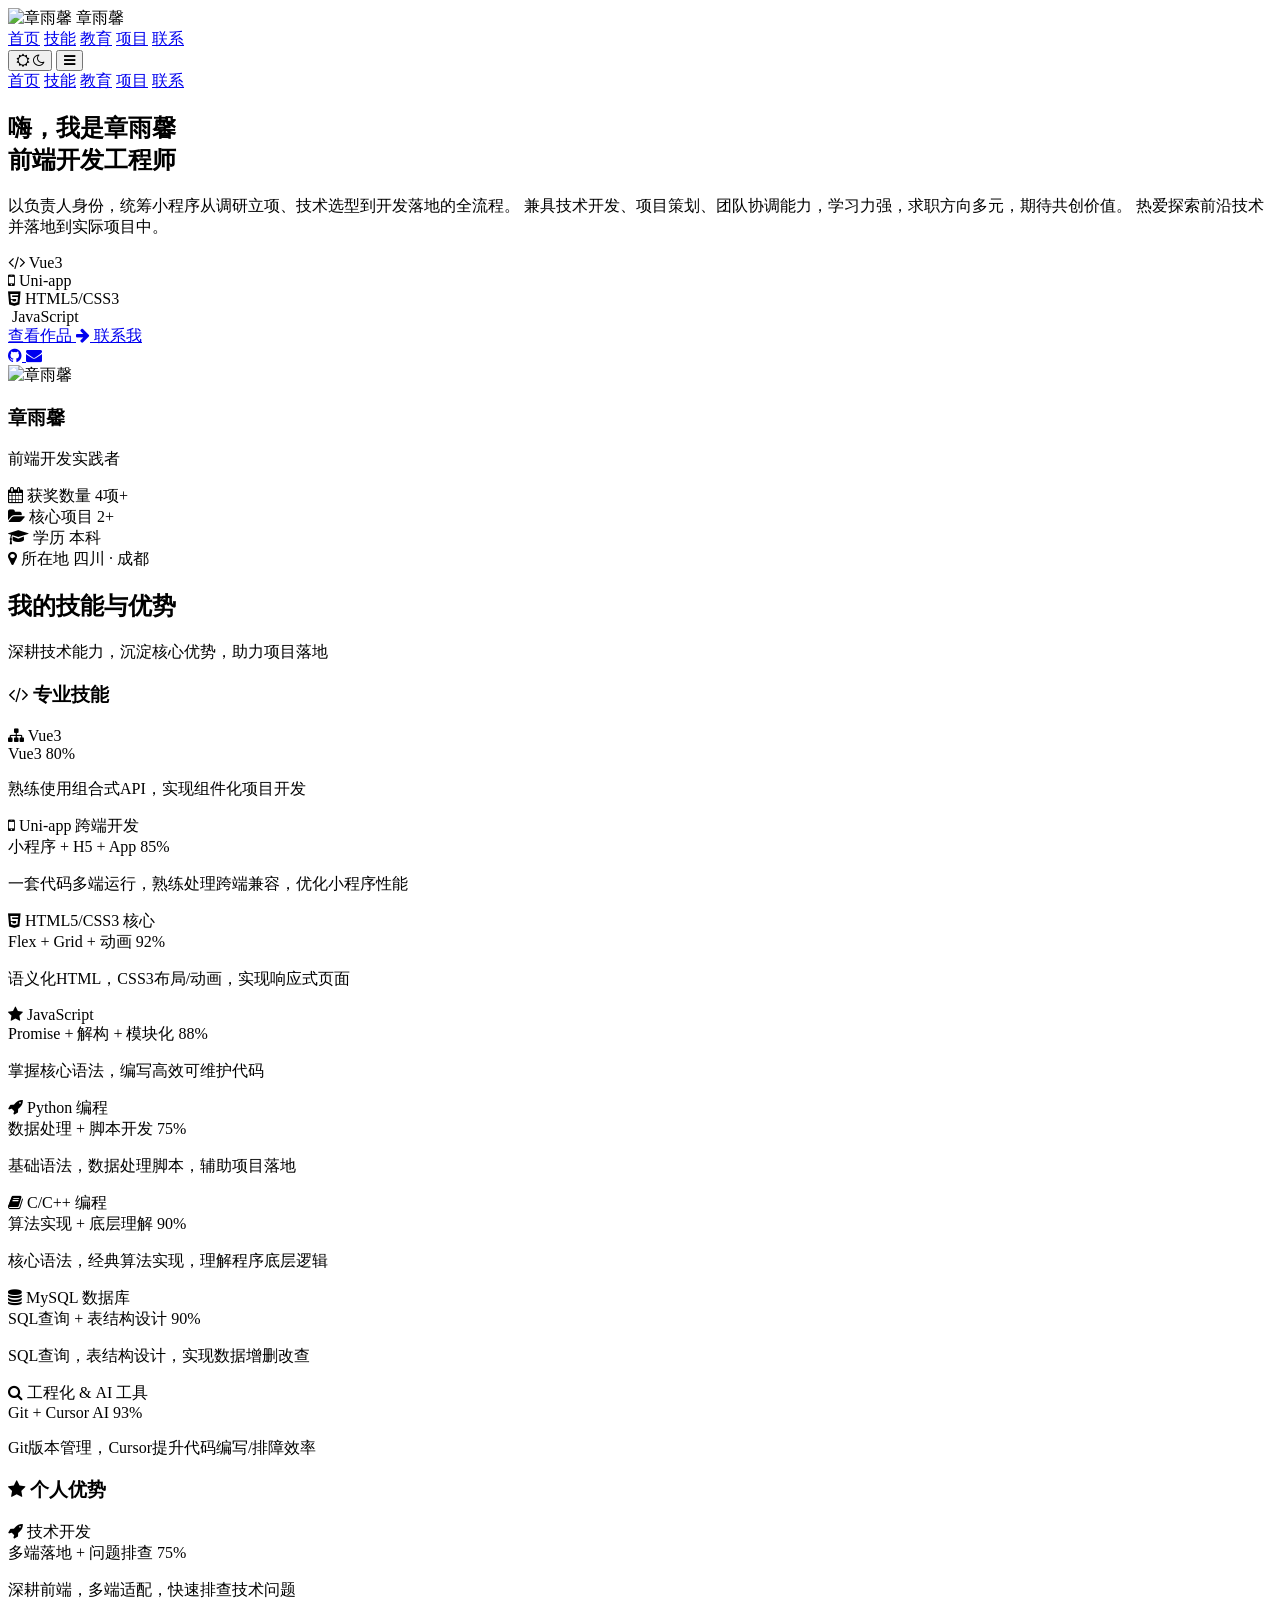
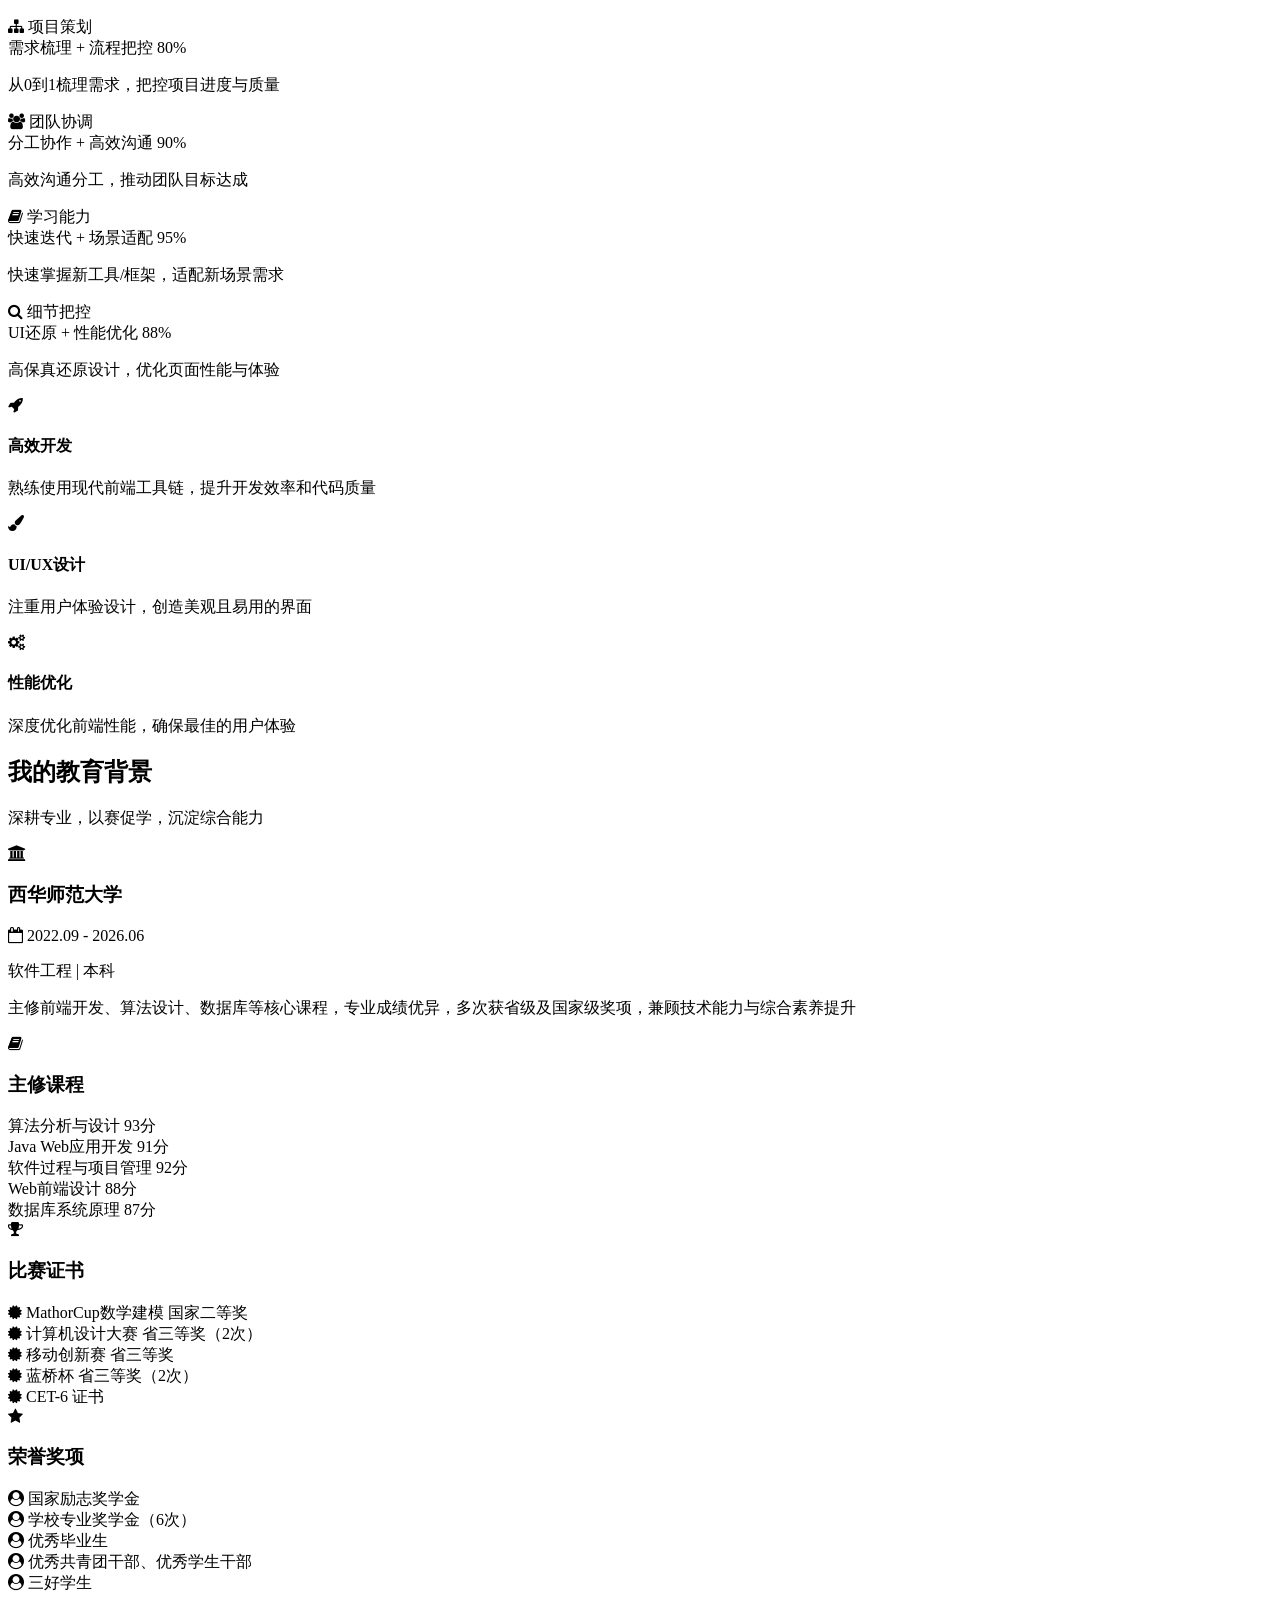
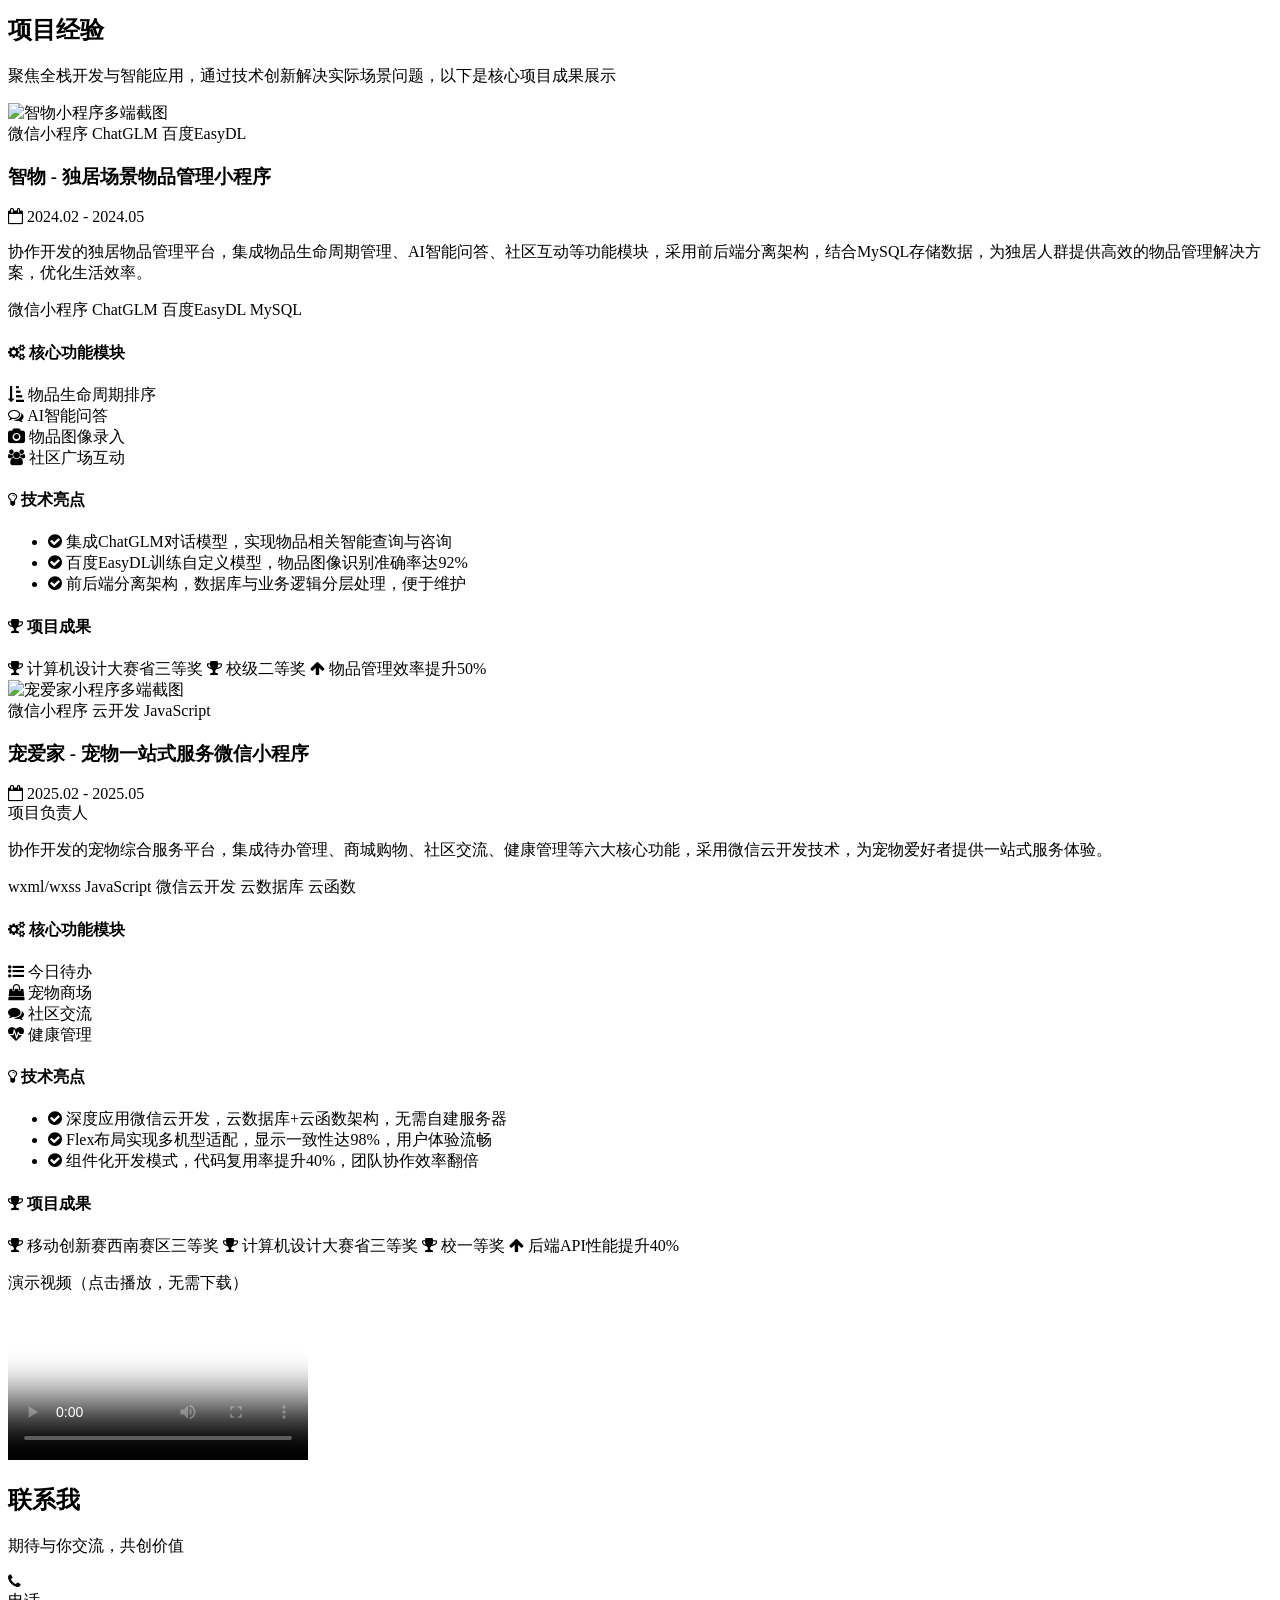
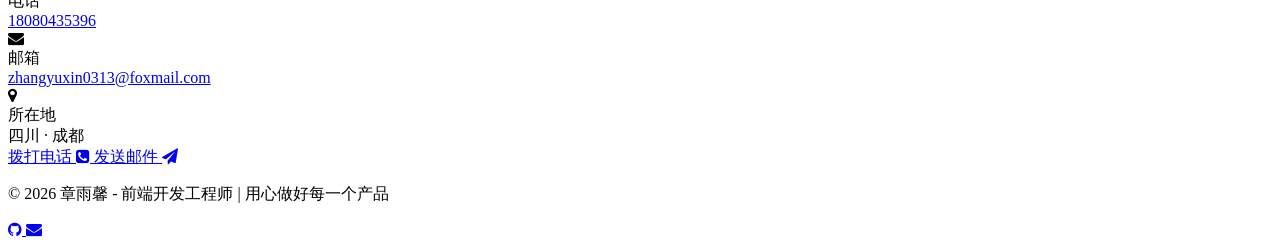
==== commit e3c74653: "Update index.html" ====
--- a/index.html
+++ b/index.html
@@ -370,7 +370,7 @@
                     <a href="https://github.com/moodnzhang" class="text-light-lightText dark:text-dark-lightText hover:text-primary text-xl sm:text-2xl transition-colors">
                         <i class="fa fa-github"></i>
                     </a>
-                    <a href="mailto:2926076094@qq.com" class="text-light-lightText dark:text-dark-lightText hover:text-primary text-xl sm:text-2xl transition-colors">
+                    <a href="mailto:zhangyuxin0313@foxmail.com" class="text-light-lightText dark:text-dark-lightText hover:text-primary text-xl sm:text-2xl transition-colors">
                         <i class="fa fa-envelope"></i>
                     </a>
                 </div>
@@ -746,7 +746,7 @@
                             </div>
                             <p class="text-primary font-medium mt-2 text-base sm:text-lg">软件工程 | 本科</p>
                             <p class="text-light-lightText dark:text-dark-lightText mt-3 max-w-3xl text-sm sm:text-base">
-                                主修前端开发、算法设计、数据库等核心课程，专业成绩优异，多次获校级及国家级奖项，兼顾技术能力与综合素养提升
+                                主修前端开发、算法设计、数据库等核心课程，专业成绩优异，多次获省级及国家级奖项，兼顾技术能力与综合素养提升
                             </p>
                         </div>
                     </div>
@@ -1166,7 +1166,7 @@
                     <a href="tel:18080435396" class="block w-full bg-primary/10 dark:bg-primary/20 text-primary text-center px-6 py-3 rounded-lg hover:bg-primary/20 dark:hover:bg-primary/30 transition-colors text-sm sm:text-base">
                         拨打电话 <i class="fa fa-phone-square ml-2"></i>
                     </a>
-                    <a href="mailto:2926076094@qq.com" class="block w-full bg-primary text-white text-center px-6 py-3 rounded-lg hover:bg-primary/90 transition-colors shadow-lg text-sm sm:text-base">
+                    <a href="mailto:zhangyuxin0313@foxmail.com" class="block w-full bg-primary text-white text-center px-6 py-3 rounded-lg hover:bg-primary/90 transition-colors shadow-lg text-sm sm:text-base">
                         发送邮件 <i class="fa fa-paper-plane ml-2"></i>
                     </a>
                 </div>
@@ -1182,7 +1182,7 @@
                 <a href="https://github.com/moodnzhang" class="text-light-lightText dark:text-dark-lightText hover:text-primary transition-colors text-lg">
                     <i class="fa fa-github"></i>
                 </a>
-                <a href="mailto:2926076094@qq.com" class="text-light-lightText dark:text-dark-lightText hover:text-primary transition-colors text-lg">
+                <a href="mailto:zhangyuxin0313@foxmail.com" class="text-light-lightText dark:text-dark-lightText hover:text-primary transition-colors text-lg">
                     <i class="fa fa-envelope"></i>
                 </a>
             </div>
@@ -1379,3 +1379,5 @@
 </body>
 </html>
 
+
+
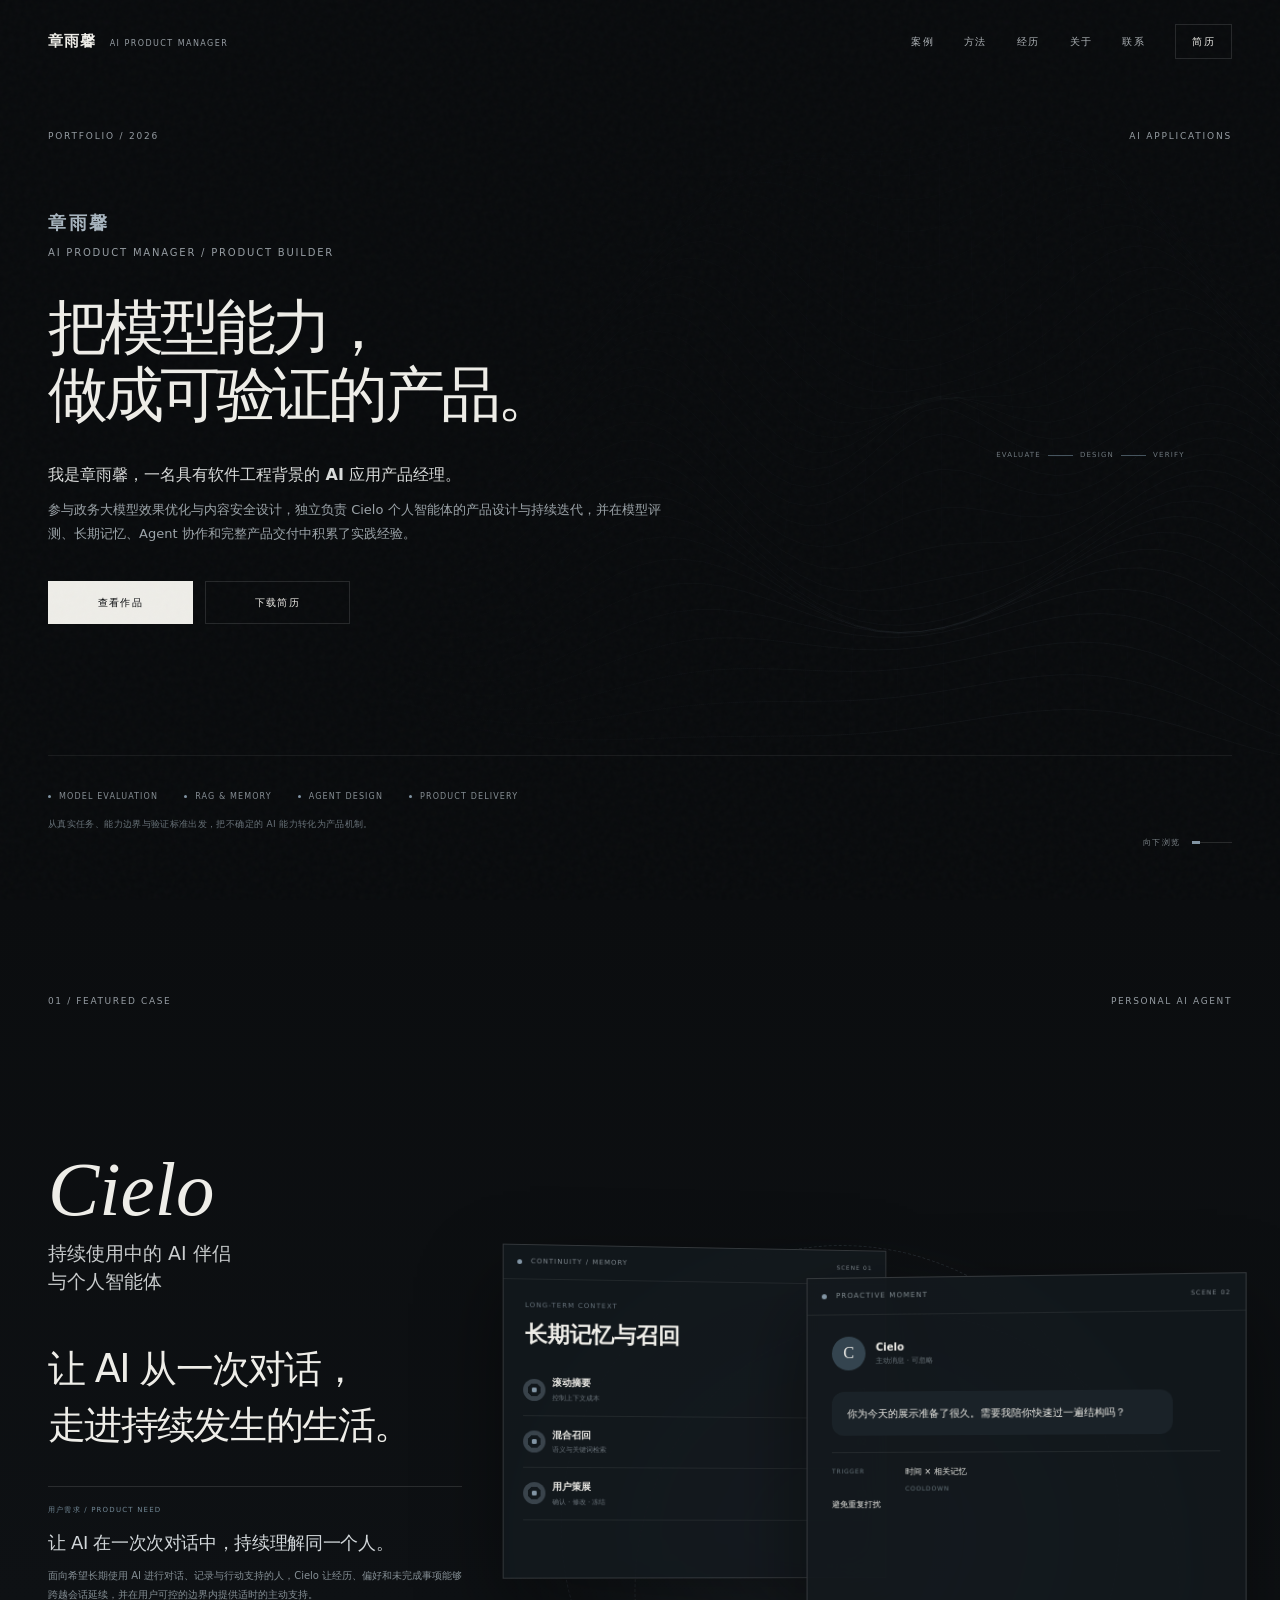
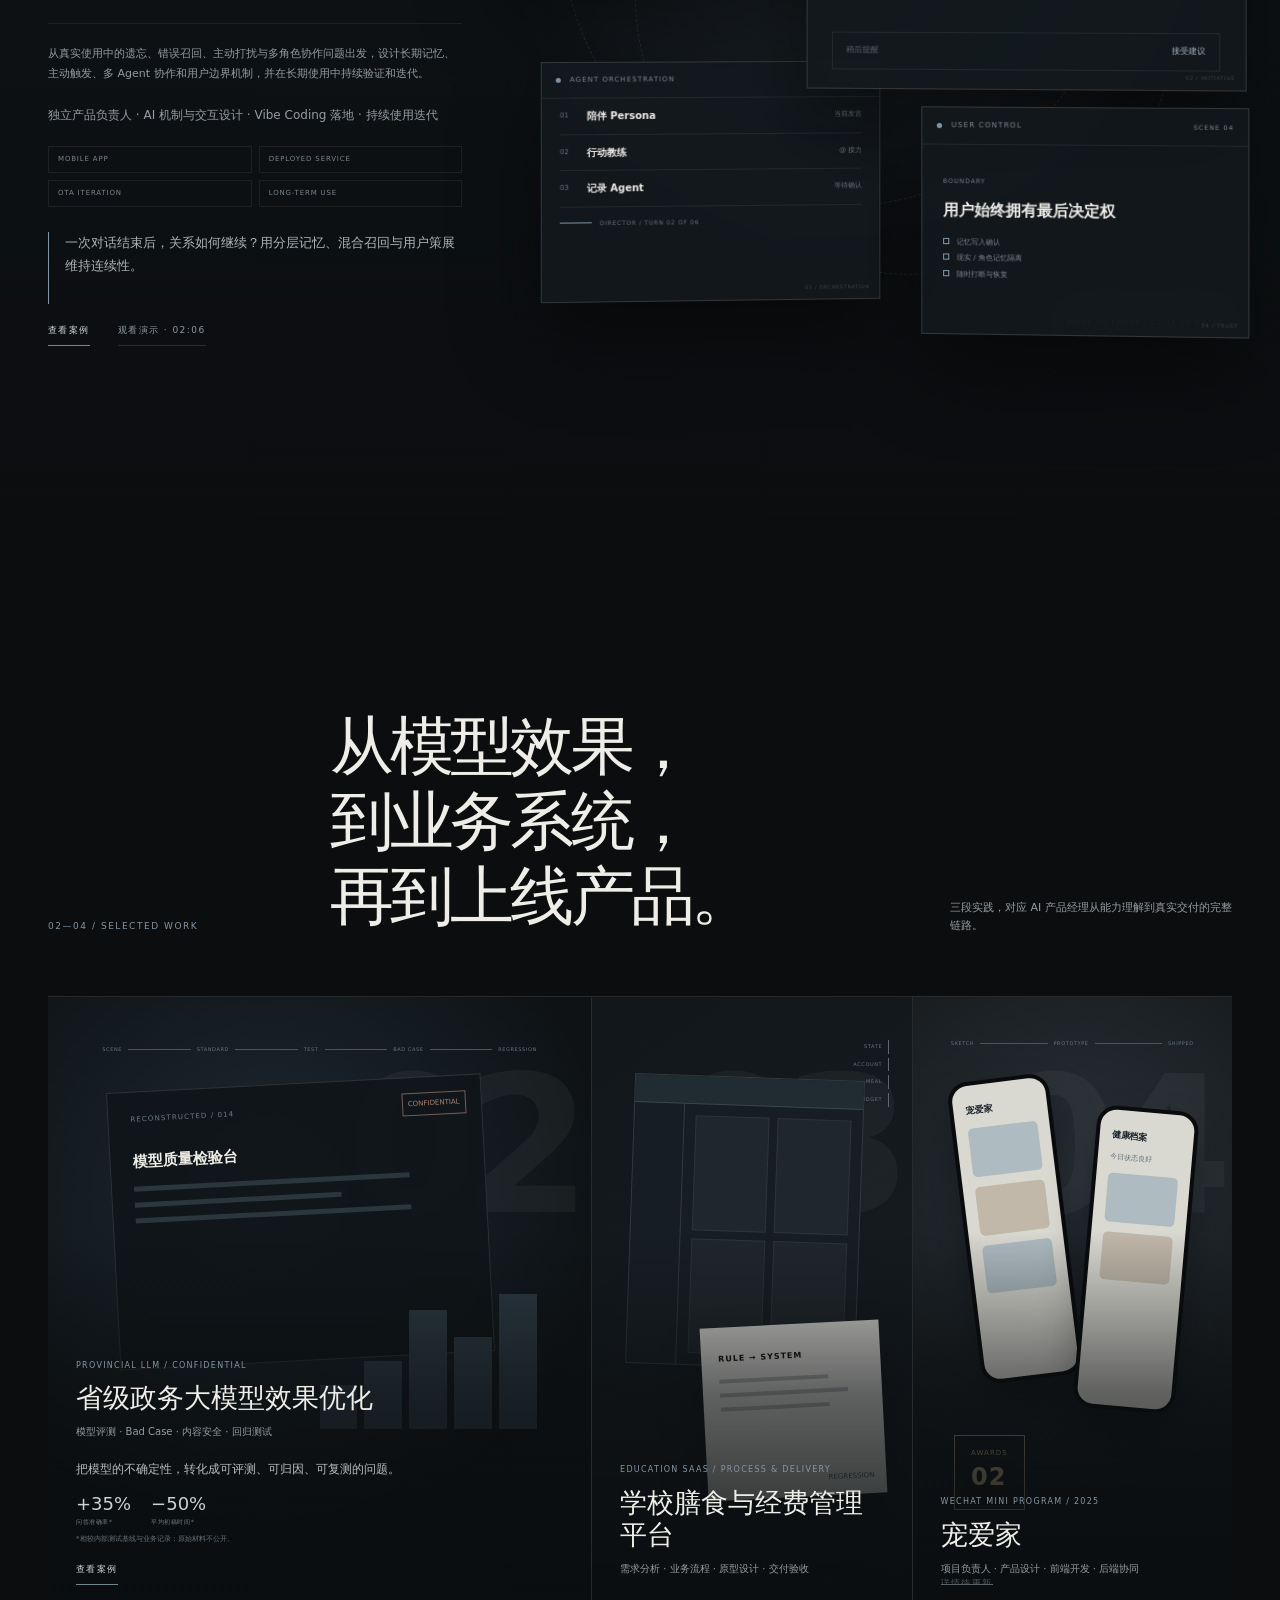
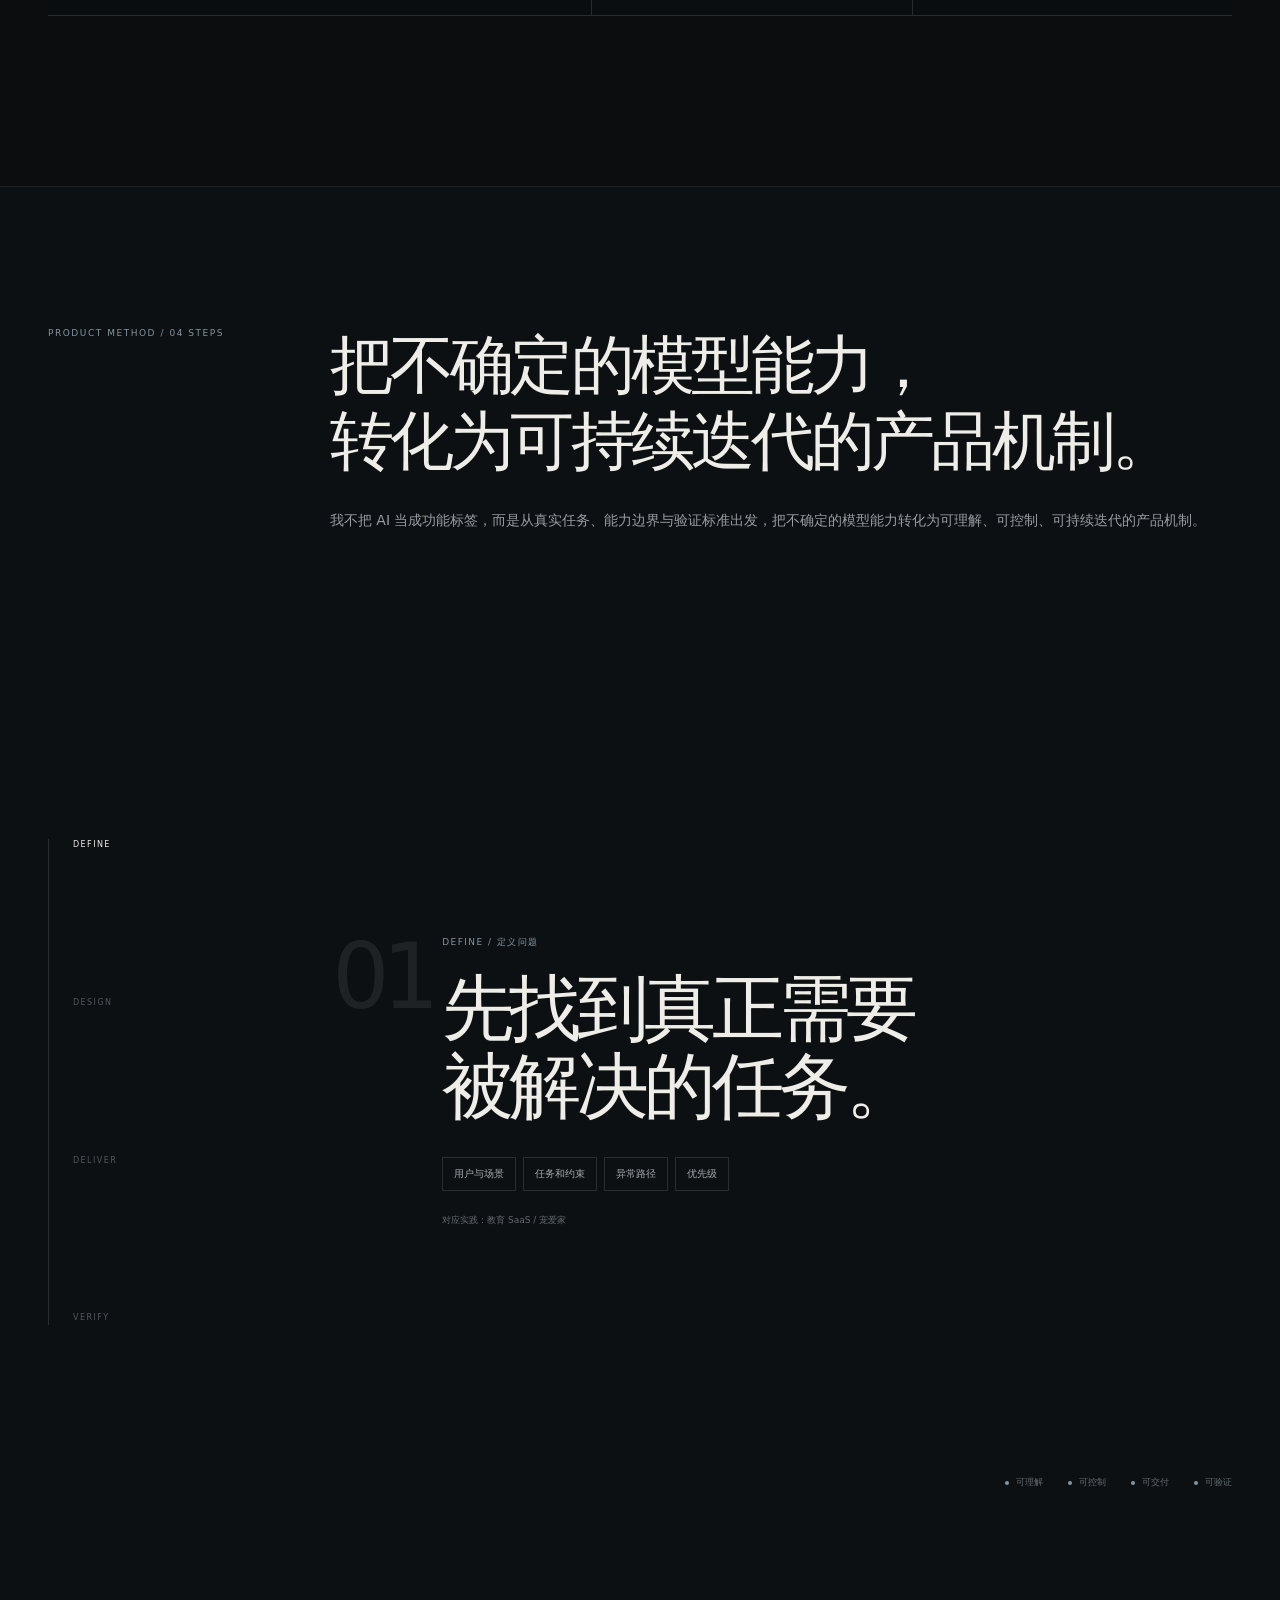
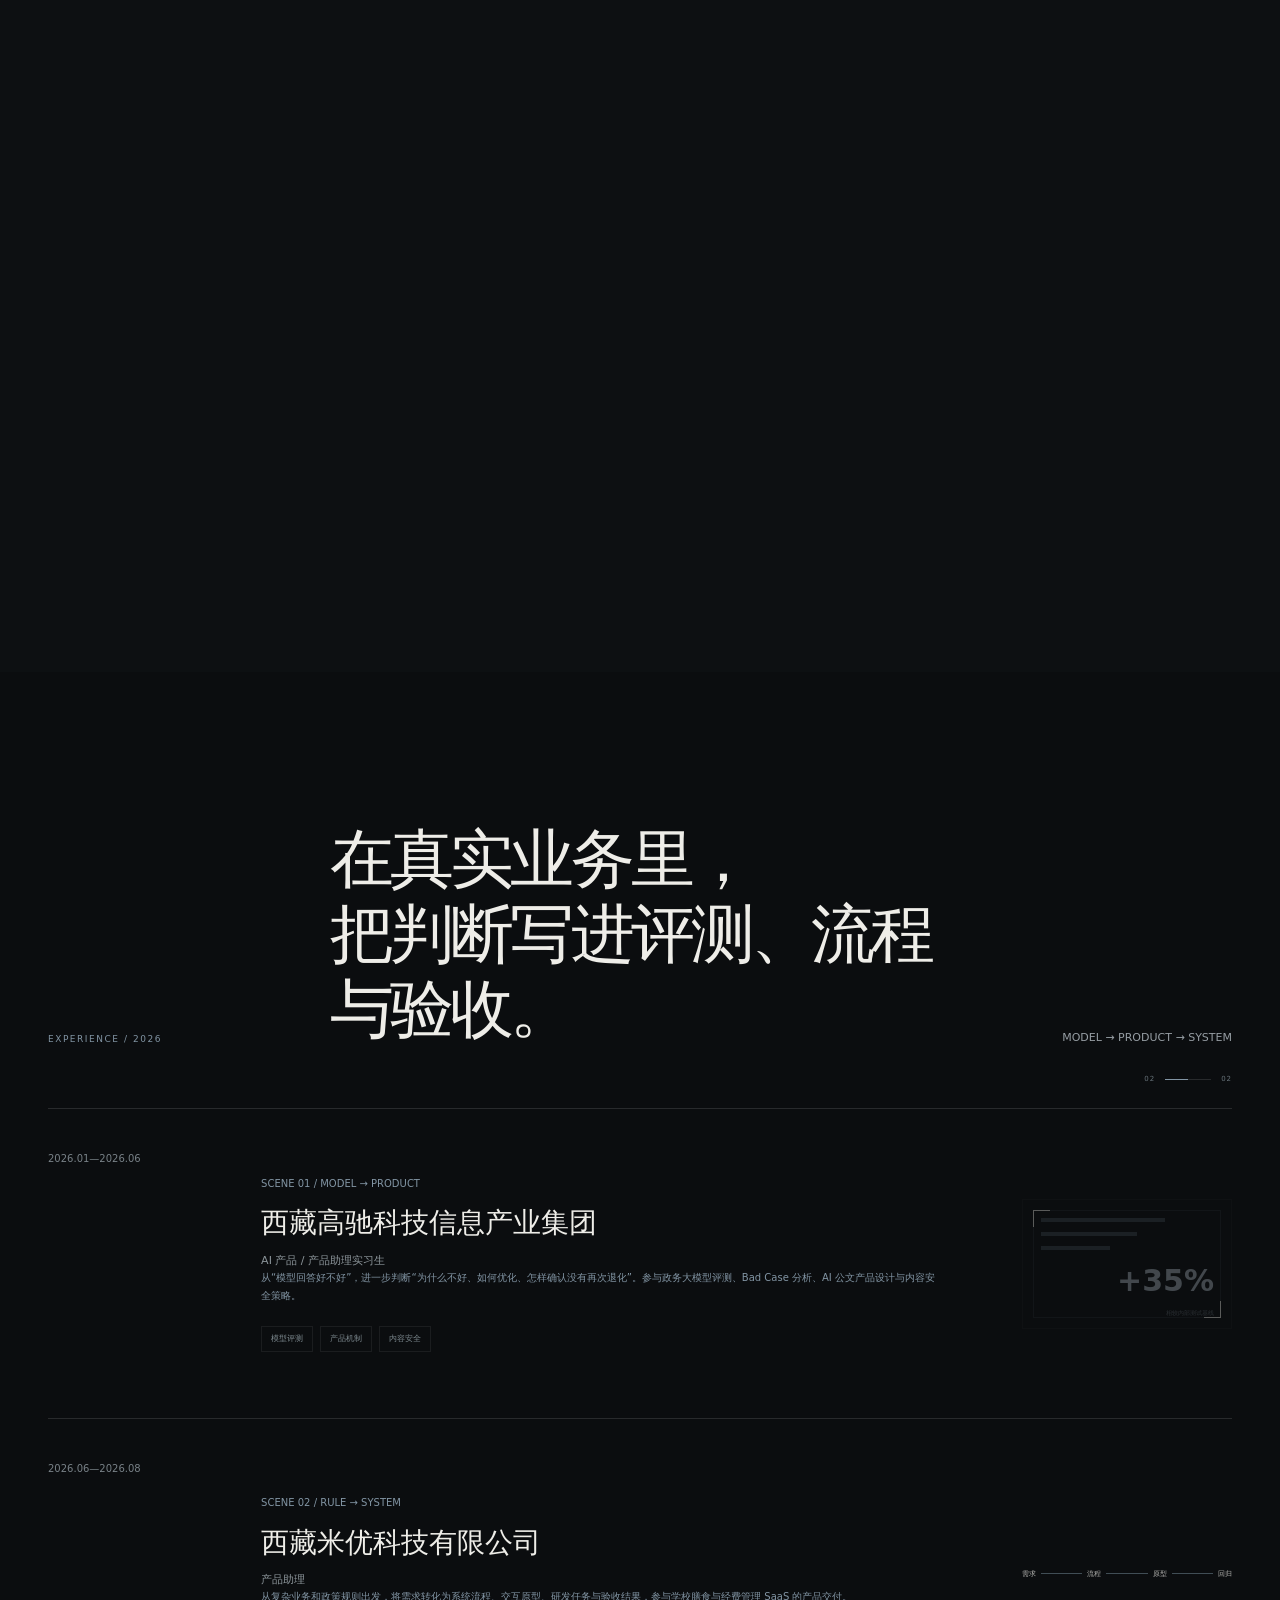
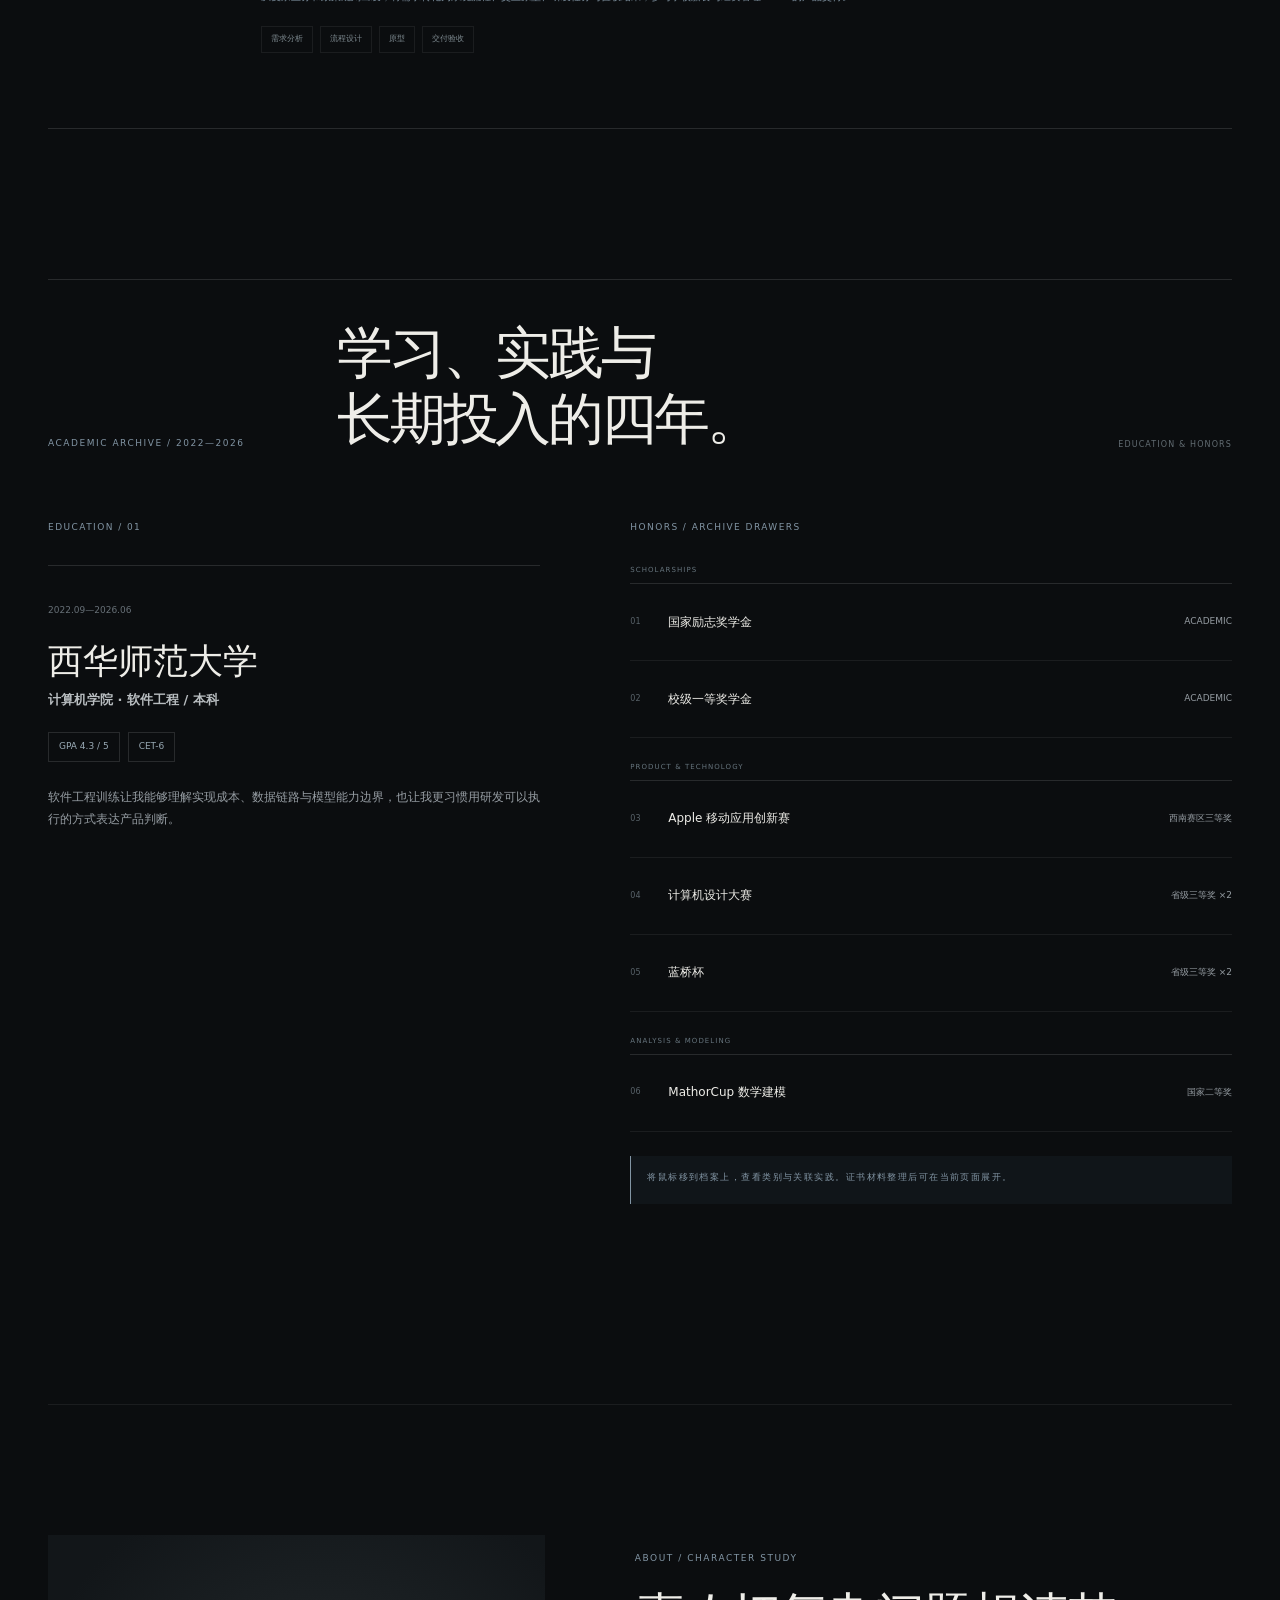
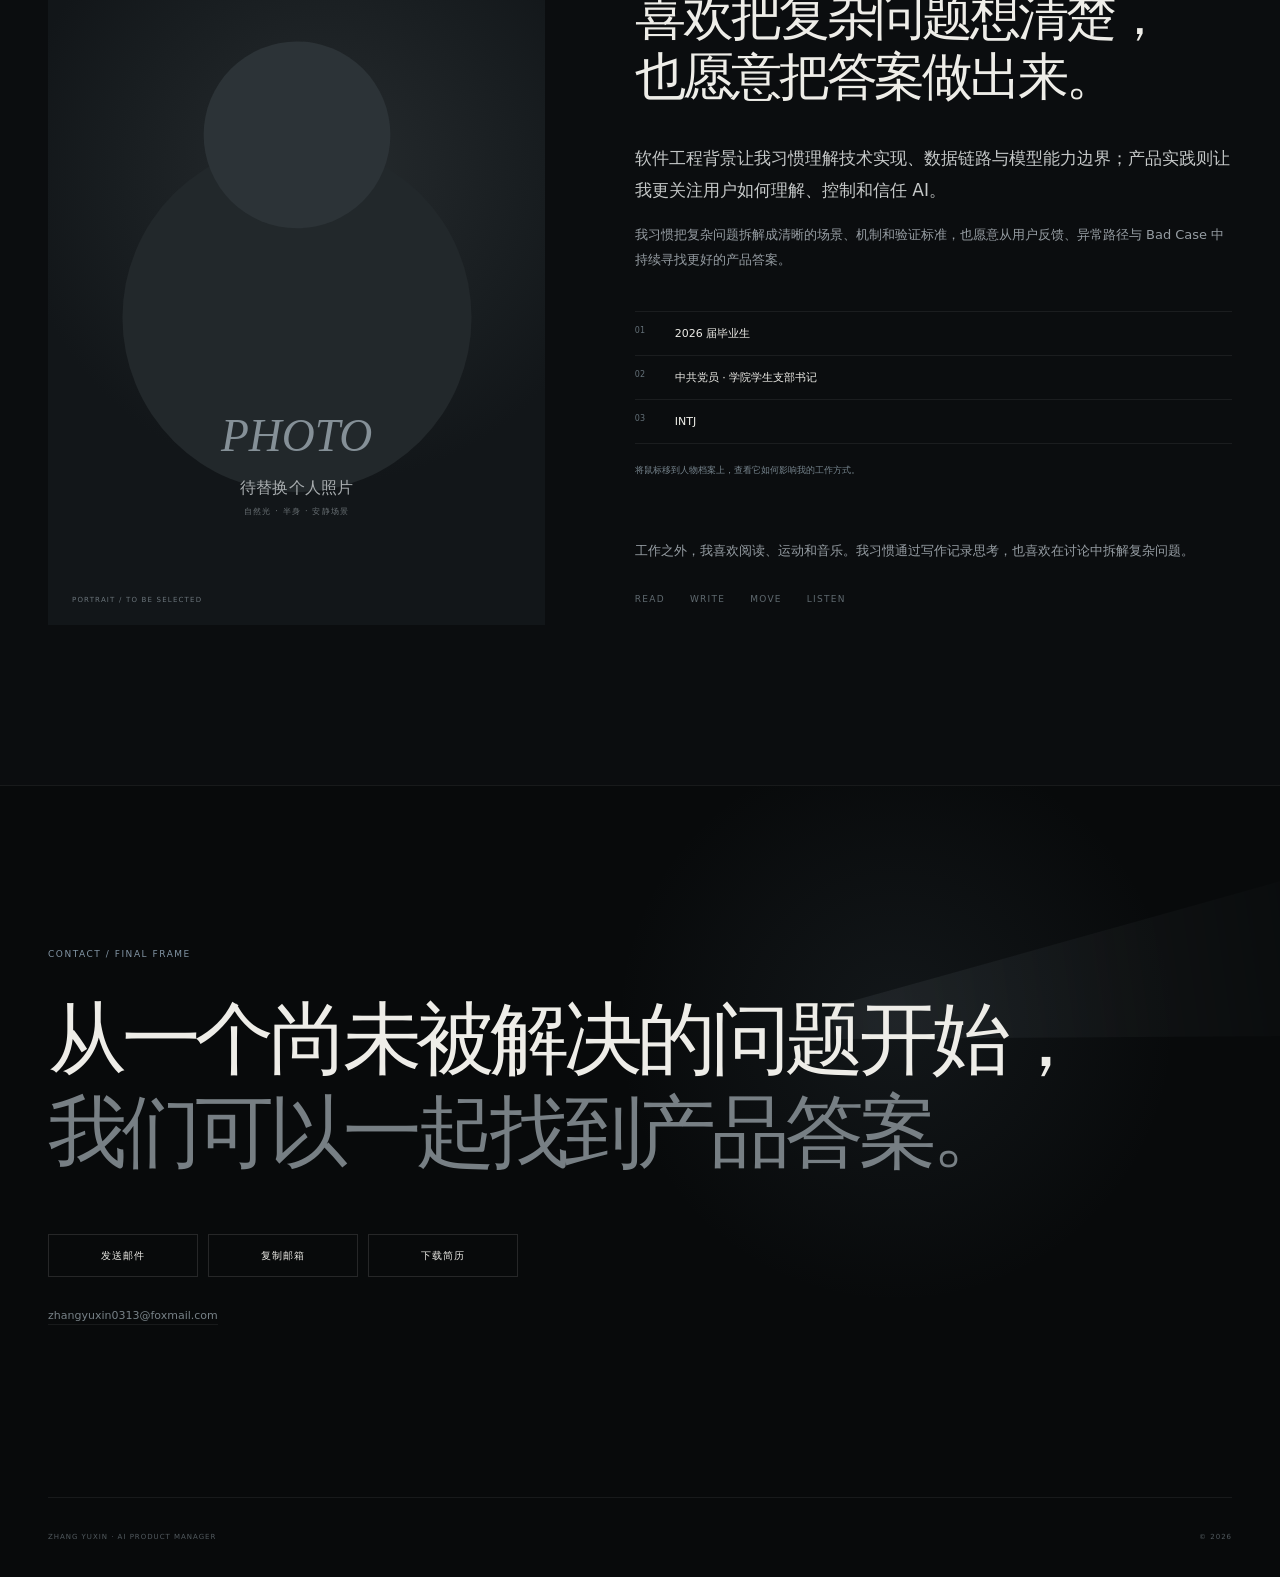
==== commit 3bcd524c: "Redesign AI product manager portfolio" ====
--- a/index.html
+++ b/index.html
@@ -1,1383 +1,95 @@
-<!DOCTYPE html>
-<html lang="zh-CN">
-<head>
-    <meta charset="UTF-8">
-    <meta name="viewport" content="width=device-width, initial-scale=1.0, maximum-scale=1.0, user-scalable=no">
-    <title>章雨馨 - 前端开发者作品集</title>
-    <script src="https://cdn.tailwindcss.com"></script>
-    <link href="https://cdn.jsdelivr.net/npm/font-awesome@4.7.0/css/font-awesome.min.css" rel="stylesheet">
-    <script>
-        // Tailwind配置：启用class深色模式 + 自定义深浅色配色
-        tailwind.config = {
-            darkMode: 'class', // 基于class切换深色模式
-            theme: {
-                extend: {
-                    colors: {
-                        primary: '#165DFF', // 主色调（保留高级蓝）
-                        // 浅色模式
-                        light: {
-                            bg: '#F5F7FA',
-                            card: '#FFFFFF',
-                            text: '#1D2129',
-                            lightText: '#86909C',
-                            border: '#E5E7EB'
-                        },
-                        // 深色模式
-                        dark: {
-                            bg: '#121212',
-                            card: '#1E1E1E',
-                            text: '#E0E0E0',
-                            lightText: '#888888',
-                            border: '#333333'
-                        }
-                    },
-                    fontFamily: {
-                        inter: ['Inter', 'system-ui', 'sans-serif'],
-                    },
-                    boxShadow: {
-                        'card': '0 4px 20px rgba(0, 0, 0, 0.05)',
-                        'card-hover': '0 8px 30px rgba(22, 93, 255, 0.1)',
-                        'interactive': '0 4px 20px rgba(22, 93, 255, 0.1)',
-                        // 深色模式阴影
-                        'dark-card': '0 4px 20px rgba(0, 0, 0, 0.2)',
-                        'dark-card-hover': '0 8px 30px rgba(22, 93, 255, 0.2)',
-                        // 标签悬停阴影
-                        'tag-hover': '0 6px 20px rgba(22, 93, 255, 0.15)',
-                        'dark-tag-hover': '0 6px 20px rgba(22, 93, 255, 0.25)',
-                        // 信息卡标签hover阴影
-                        'info-tag-hover': '0 4px 15px rgba(22, 93, 255, 0.1)',
-                        'dark-info-tag-hover': '0 4px 15px rgba(22, 93, 255, 0.2)',
-                        // 技能节点发光阴影
-                        'skill-glow': '0 0 15px rgba(22, 93, 255, 0.4)',
-                        'dark-skill-glow': '0 0 20px rgba(64, 128, 255, 0.5)',
-                    },
-                    height: {
-                        '65': '16rem', // 统一项目图片高度，适配响应式
-                    }
-                },
-            }
-        }
-    </script>
-    <style type="text/tailwindcss">
-        @layer utilities {
-            .content-auto {
-                content-visibility: auto;
-            }
-            /* 渐变文字（深浅色适配） */
-            .text-gradient {
-                background-clip: text;
-                -webkit-background-clip: text;
-                color: transparent;
-                background-image: linear-gradient(135deg, #165DFF, #4080FF);
-            }
-            .dark .text-gradient {
-                background-image: linear-gradient(135deg, #4080FF, #8AB4F8);
-            }
-            .card-animate {
-                transition: all 0.5s cubic-bezier(0.4, 0, 0.2, 1);
-            }
-            /* 交互盒子hover效果 */
-            .interactive-box {
-                transition: all 0.4s cubic-bezier(0.4, 0, 0.2, 1);
-            }
-            .interactive-box:hover {
-                transform: translateY(-4px);
-                box-shadow: 0 8px 25px rgba(22, 93, 255, 0.2);
-            }
-            .dark .interactive-box:hover {
-                box-shadow: 0 8px 25px rgba(64, 128, 255, 0.3);
-            }
-            /* 主题切换按钮动画 */
-            .toggle-dot {
-                transition: left 0.3s ease-in-out;
-            }
-            .icon-opacity {
-                transition: opacity 0.3s ease-in-out;
-            }
-            /* 导航链接选中样式 */
-            .nav-link.active {
-                color: #165DFF;
-                font-weight: 500;
-                border-bottom: 2px solid #165DFF;
-            }
-            .nav-link {
-                transition: all 0.2s ease;
-            }
-            /* 技能标签悬停特效 */
-            .skill-tag {
-                transition: all 0.3s cubic-bezier(0.34, 1.56, 0.64, 1);
-            }
-            .skill-tag:hover {
-                background-color: #165DFF;
-                color: white !important;
-                border-color: #165DFF !important;
-                transform: translateY(-2px) scale(1.05);
-                box-shadow: var(--tw-shadow-tag-hover);
-            }
-            .dark .skill-tag:hover {
-                background-color: #165DFF;
-                box-shadow: var(--tw-shadow-dark-tag-hover);
-            }
-            .skill-tag:hover i {
-                color: white !important;
-            }
-            /* 个人信息卡标签悬停特效 */
-            .info-tag {
-                transition: all 0.35s cubic-bezier(0.25, 1, 0.5, 1);
-                border-radius: 8px;
-                padding: 8px 4px;
-                margin: -8px -4px;
-            }
-            .info-tag:hover {
-                background-color: rgba(22, 93, 255, 0.06);
-                color: #165DFF !important;
-                box-shadow: var(--tw-shadow-info-tag-hover);
-            }
-            .dark .info-tag:hover {
-                background-color: rgba(22, 93, 255, 0.12);
-                box-shadow: var(--tw-shadow-dark-info-tag-hover);
-            }
-            .info-tag:hover i {
-                color: #165DFF;
-                transform: translateY(-3px);
-            }
-            .info-tag i {
-                transition: all 0.3s ease;
-            }
-            .info-tag .tag-label {
-                transition: all 0.3s ease;
-            }
-            .info-tag:hover .tag-label {
-                color: #165DFF !important;
-                font-weight: 500;
-            }
-            .info-tag .tag-value {
-                transition: all 0.3s ease;
-            }
-            .info-tag:hover .tag-value {
-                color: #165DFF !important;
-                font-weight: 600;
-            }
-            /* 径向辐射图谱样式（修复位置错乱） */
-            .skill-radial-container {
-                position: relative;
-                width: 100%;
-                height: 500px;
-                display: flex;
-                align-items: center;
-                justify-content: center;
-                margin: 0 auto;
-                max-width: 600px;
-            }
-            .skill-center {
-                width: 80px;
-                height: 80px;
-                border-radius: 50%;
-                background-color: #165DFF;
-                color: white;
-                display: flex;
-                flex-direction: column;
-                align-items: center;
-                justify-content: center;
-                z-index: 10;
-                box-shadow: 0 0 10px rgba(22, 93, 255, 0.5);
-                position: absolute;
-                top: 50%;
-                left: 50%;
-                transform: translate(-50%, -50%);
-            }
-            .dark .skill-center {
-                box-shadow: 0 0 15px rgba(64, 128, 255, 0.6);
-            }
-            /* 技能线条：统一基于中心定位 */
-            .skill-line {
-                position: absolute;
-                width: 2px;
-                background: linear-gradient(to right, #165DFF, transparent);
-                z-index: 1;
-                top: 50%;
-                left: 50%;
-                transform-origin: 0 0;
-            }
-            .dark .skill-line {
-                background: linear-gradient(to right, #4080FF, transparent);
-            }
-            /* 技能节点：统一基于中心定位 */
-            .skill-node {
-                position: absolute;
-                padding: 8px 12px;
-                border-radius: 20px;
-                background-color: white;
-                border: 1px solid #E5E7EB;
-                color: #1D2129;
-                font-size: 14px;
-                cursor: pointer;
-                transition: all 0.3s ease;
-                z-index: 5;
-                white-space: nowrap;
-            }
-            .dark .skill-node {
-                background-color: #1E1E1E;
-                border: 1px solid #333333;
-                color: #E0E0E0;
-            }
-            .skill-node:hover {
-                transform: scale(1.1);
-                background-color: #165DFF;
-                color: white !important;
-                border-color: #165DFF;
-                box-shadow: var(--tw-shadow-skill-glow);
-            }
-            .dark .skill-node:hover {
-                box-shadow: var(--tw-shadow-dark-skill-glow);
-            }
-            /* 优势进度条动画 */
-            .advantage-progress {
-                transition: width 0.8s ease;
-            }
-            .advantage-item:hover .advantage-progress {
-                width: 100% !important;
-            }
-            /* 优势描述提示 */
-            .advantage-tooltip {
-                opacity: 0;
-                transition: opacity 0.3s ease;
-                pointer-events: none;
-            }
-            .advantage-item:hover .advantage-tooltip {
-                opacity: 1;
-            }
-            /* 移动端菜单滑动动画 */
-            .mobile-menu {
-                transition: all 0.3s ease-in-out;
-                max-height: 0;
-                overflow: hidden;
-            }
-            .mobile-menu.open {
-                max-height: 300px;
-            }
-            /* 触摸设备适配（移除hover，添加active效果） */
-            @media (hover: none) {
-                .interactive-box:hover {
-                    transform: none;
-                }
-                .skill-tag:hover {
-                    transform: none;
-                }
-                .card-animate:hover {
-                    transform: none;
-                }
-            }
-        }
-    </style>
-</head>
-<!-- 根元素：默认浅色，深色模式添加dark类 -->
-<body class="font-inter bg-light-bg text-light-text dark:bg-dark-bg dark:text-dark-text min-h-screen transition-colors duration-300">
-    <!-- 导航栏（优化响应式，添加移动端菜单） -->
-    <nav class="fixed top-0 left-0 w-full bg-light-card/80 dark:bg-dark-card/80 backdrop-blur-md z-50 border-b border-light-border dark:border-dark-border transition-colors duration-300">
-        <div class="max-w-7xl mx-auto px-4 sm:px-6 lg:px-8">
-            <div class="flex justify-between h-16 items-center">
-                <!-- 左侧头像+名字（响应式尺寸） -->
-                <div class="flex items-center gap-3">
-                    <img src="https://raw.githubusercontent.com/moodnzhang/zhangyuxin-fe/main/avatar.jpg" alt="章雨馨" class="w-8 h-8 sm:w-10 sm:h-10 rounded-full object-cover border-2 border-primary/20 dark:border-primary/30">
-                    <span class="font-bold text-lg sm:text-xl text-primary">章雨馨</span>
-                </div>
-
-                <!-- 桌面端导航链接（隐藏移动端） -->
-                <div class="hidden md:flex space-x-6 sm:space-x-8 items-center">
-                    <a href="#about" class="nav-link active text-primary font-medium border-b-2 border-primary px-1" data-target="about">首页</a>
-                    <a href="#skills" class="nav-link text-light-lightText dark:text-dark-lightText hover:text-primary transition-colors" data-target="skills">技能</a>
-                    <a href="#education" class="nav-link text-light-lightText dark:text-dark-lightText hover:text-primary transition-colors" data-target="education">教育</a>
-                    <a href="#projects" class="nav-link text-light-lightText dark:text-dark-lightText hover:text-primary transition-colors" data-target="projects">项目</a>
-                    <a href="#contact" class="nav-link text-light-lightText dark:text-dark-lightText hover:text-primary transition-colors" data-target="contact">联系</a>
-                </div>
-
-                <!-- 主题切换按钮（响应式优化，适配小屏幕） -->
-                <div class="flex items-center gap-4">
-                    <button id="themeToggle" class="w-10 h-5 sm:w-12 sm:h-6 bg-gray-200 dark:bg-primary/30 rounded-full relative flex items-center px-1 cursor-pointer" title="Toggle theme">
-                        <!-- 切换圆点：用Tailwind类控制位置，不再用内联style -->
-                        <div id="toggleDot" class="toggle-dot w-3 h-3 sm:w-4 sm:h-4 bg-white dark:bg-primary rounded-full absolute left-1 transition-all duration-300"></div>
-                        <!-- 太阳/月亮图标（响应式尺寸） -->
-                        <i class="fa fa-sun-o text-yellow-400 absolute left-1 icon-opacity opacity-100 dark:opacity-0 text-xs sm:text-sm"></i>
-                        <i class="fa fa-moon-o text-blue-300 absolute right-1 icon-opacity opacity-0 dark:opacity-100 text-xs sm:text-sm"></i>
-                    </button>
-
-                    <!-- 移动端菜单按钮（仅移动端显示） -->
-                    <button id="mobileMenuBtn" class="md:hidden text-light-lightText dark:text-dark-lightText hover:text-primary" title="Open navigation menu">
-                        <i class="fa fa-bars text-lg sm:text-xl"></i>
-                    </button>
-                </div>
-            </div>
-
-            <!-- 移动端导航菜单（默认隐藏，点击展开） -->
-            <div id="mobileMenu" class="mobile-menu md:hidden bg-light-card dark:bg-dark-card border-b border-light-border dark:border-dark-border py-2">
-                <div class="flex flex-col space-y-3 px-4 pb-3">
-                    <a href="#about" class="nav-link active text-primary font-medium py-2" data-target="about">首页</a>
-                    <a href="#skills" class="nav-link text-light-lightText dark:text-dark-lightText hover:text-primary py-2" data-target="skills">技能</a>
-                    <a href="#education" class="nav-link text-light-lightText dark:text-dark-lightText hover:text-primary py-2" data-target="education">教育</a>
-                    <a href="#projects" class="nav-link text-light-lightText dark:text-dark-lightText hover:text-primary py-2" data-target="projects">项目</a>
-                    <a href="#contact" class="nav-link text-light-lightText dark:text-dark-lightText hover:text-primary py-2" data-target="contact">联系</a>
-                </div>
-            </div>
-        </div>
-    </nav>
-
-    <!-- 首页（响应式优化：网格、按钮、间距） -->
-    <section id="about" class="pt-24 sm:pt-32 pb-16 sm:pb-20 max-w-7xl mx-auto px-4 sm:px-6 lg:px-8 scroll-mt-20">
-        <div class="grid grid-cols-1 md:grid-cols-2 gap-8 sm:gap-12 items-center">
-            <div class="space-y-4 sm:space-y-6 order-2 md:order-1">
-                <h1 class="text-[clamp(1.5rem,4vw,3.5rem)] font-bold leading-tight">
-                    嗨，我是<span class="text-gradient">章雨馨</span>
-                    <br>前端开发工程师
-                </h1>
-                <p class="text-light-lightText dark:text-dark-lightText text-base sm:text-lg max-w-lg">
-                以负责人身份，统筹小程序从调研立项、技术选型到开发落地的全流程。
-                兼具技术开发、项目策划、团队协调能力，学习力强，求职方向多元，期待共创价值。
-                热爱探索前沿技术并落地到实际项目中。
-                </p>
-
-                <!-- 可交互技能标签盒子（响应式换行，缩小移动端内边距） -->
-                <div class="flex flex-wrap gap-2 sm:gap-3 pt-2">
-                    <div class="interactive-box skill-tag bg-light-card dark:bg-dark-card px-3 sm:px-4 py-2 rounded-lg border border-light-border dark:border-dark-border flex items-center gap-2 shadow-interactive text-sm sm:text-base">
-                        <i class="fa fa-code text-primary"></i>
-                        <span>Vue3</span>
-                    </div>
-                    <div class="interactive-box skill-tag bg-light-card dark:bg-dark-card px-3 sm:px-4 py-2 rounded-lg border border-light-border dark:border-dark-border flex items-center gap-2 shadow-interactive text-sm sm:text-base">
-                        <i class="fa fa-mobile text-primary"></i>
-                        <span>Uni-app</span>
-                    </div>
-                    <div class="interactive-box skill-tag bg-light-card dark:bg-dark-card px-3 sm:px-4 py-2 rounded-lg border border-light-border dark:border-dark-border flex items-center gap-2 shadow-interactive text-sm sm:text-base">
-                        <i class="fa fa-html5 text-primary"></i>
-                        <span>HTML5/CSS3</span>
-                    </div>
-                    <div class="interactive-box skill-tag bg-light-card dark:bg-dark-card px-3 sm:px-4 py-2 rounded-lg border border-light-border dark:border-dark-border flex items-center gap-2 shadow-interactive text-sm sm:text-base">
-                        <i class="fa fa-js text-primary"></i>
-                        <span>JavaScript</span>
-                    </div>
-                </div>
-
-                <!-- 按钮组（移动端竖向排列，桌面端横向） -->
-                <div class="flex flex-col sm:flex-row space-y-3 sm:space-y-0 sm:space-x-4 pt-2 sm:pt-4">
-                    <a href="#projects" class="bg-primary text-white px-6 py-3 rounded-lg hover:bg-primary/90 transition-colors shadow-lg text-center">
-                        查看作品 <i class="fa fa-arrow-right ml-2"></i>
-                    </a>
-                    <a href="#contact" class="border border-primary text-primary bg-transparent dark:bg-dark-card px-6 py-3 rounded-lg hover:bg-primary/5 dark:hover:bg-primary/10 transition-colors text-center">
-                        联系我
-                    </a>
-                </div>
-
-                <div class="flex space-x-6 pt-6 sm:pt-8">
-                    <a href="https://github.com/moodnzhang" class="text-light-lightText dark:text-dark-lightText hover:text-primary text-xl sm:text-2xl transition-colors">
-                        <i class="fa fa-github"></i>
-                    </a>
-                    <a href="mailto:zhangyuxin0313@foxmail.com" class="text-light-lightText dark:text-dark-lightText hover:text-primary text-xl sm:text-2xl transition-colors">
-                        <i class="fa fa-envelope"></i>
-                    </a>
-                </div>
-            </div>
-
-            <!-- 右侧个人信息卡（移动端优先显示，调整尺寸） -->
-            <div class="relative order-1 md:order-2">
-                <div class="w-full bg-light-card dark:bg-dark-card rounded-2xl shadow-card dark:shadow-dark-card p-6 sm:p-8 flex flex-col items-center space-y-4 sm:space-y-6 transition-colors duration-300">
-                    <img src="https://raw.githubusercontent.com/moodnzhang/zhangyuxin-fe/main/avatar.jpg" alt="章雨馨" class="w-32 h-32 sm:w-48 sm:h-48 rounded-full object-cover border-4 border-primary/20 dark:border-primary/30">
-                    <h3 class="text-xl sm:text-2xl font-bold text-light-text dark:text-dark-text">章雨馨</h3>
-                    <p class="text-primary font-medium text-sm sm:text-base">前端开发实践者</p>
-                    
-                    <div class="w-full grid grid-cols-2 gap-3 sm:gap-4 pt-4 border-t border-light-border dark:border-dark-border">
-                        <!-- 获奖数量 -->
-                        <div class="flex flex-col items-center info-tag">
-                            <i class="fa fa-calendar text-primary text-lg sm:text-xl mb-2"></i>
-                            <span class="text-light-lightText dark:text-dark-lightText text-xs sm:text-sm tag-label">获奖数量</span>
-                            <span class="text-light-text dark:text-dark-text font-medium tag-value">4项+</span>
-                        </div>
-                        <!-- 核心项目 -->
-                        <div class="flex flex-col items-center info-tag">
-                            <i class="fa fa-folder-open text-primary text-lg sm:text-xl mb-2"></i>
-                            <span class="text-light-lightText dark:text-dark-lightText text-xs sm:text-sm tag-label">核心项目</span>
-                            <span class="text-light-text dark:text-dark-text font-medium tag-value">2+</span>
-                        </div>
-                        <!-- 学历 -->
-                        <div class="flex flex-col items-center info-tag">
-                            <i class="fa fa-graduation-cap text-primary text-lg sm:text-xl mb-2"></i>
-                            <span class="text-light-lightText dark:text-dark-lightText text-xs sm:text-sm tag-label">学历</span>
-                            <span class="text-light-text dark:text-dark-text font-medium tag-value">本科</span>
-                        </div>
-                        <!-- 所在地 -->
-                        <div class="flex flex-col items-center info-tag">
-                            <i class="fa fa-map-marker text-primary text-lg sm:text-xl mb-2"></i>
-                            <span class="text-light-lightText dark:text-dark-lightText text-xs sm:text-sm tag-label">所在地</span>
-                            <span class="text-light-text dark:text-dark-text font-medium tag-value">四川 · 成都</span>
-                        </div>
-                    </div>
-                </div>
-            </div>
-        </div>
-    </section>
-
-    <!-- 技能区（响应式优化：双栏改单栏，卡片内边距调整） -->
-    <section id="skills" class="py-12 sm:py-16 bg-light-card dark:bg-dark-card transition-colors duration-300 scroll-mt-20">
-        <div class="max-w-7xl mx-auto px-4 sm:px-6 lg:px-8">
-            <!-- 标题区域 -->
-            <div class="text-center mb-8 sm:mb-12">
-                <h2 class="text-[clamp(1.4rem,3vw,2.2rem)] font-bold">我的<span class="text-gradient">技能与优势</span></h2>
-                <p class="text-light-lightText dark:text-dark-lightText max-w-2xl mx-auto pt-3 text-sm sm:text-base">
-                    深耕技术能力，沉淀核心优势，助力项目落地
-                </p>
-            </div>
-
-            <!-- 双栏核心布局（移动端单栏，桌面端双栏） -->
-            <div class="grid grid-cols-1 md:grid-cols-2 gap-4 sm:gap-8">
-                <!-- 左栏：专业技能 -->
-                <div class="bg-light-bg dark:bg-dark-bg rounded-xl shadow-card dark:shadow-dark-card p-4 sm:p-6 transition-colors duration-300">
-                    <!-- 技能标题 -->
-                    <h3 class="text-base sm:text-lg font-bold mb-4 sm:mb-6 flex items-center gap-2 justify-center">
-                        <i class="fa fa-code text-primary text-lg sm:text-xl"></i>
-                        <span>专业技能</span>
-                    </h3>
-
-                    <!-- 专业技能列表 -->
-                    <div class="space-y-4 sm:space-y-5">
-                        <!-- 技能项：Vue3 -->
-                        <div class="advantage-item">
-                            <div class="flex items-center gap-2 mb-1">
-                                <i class="fa fa-sitemap text-primary text-base sm:text-lg w-5 text-center"></i>
-                                <span class="font-medium text-xs sm:text-sm">Vue3</span>
-                            </div>
-                            <div class="flex justify-between items-center mb-1 text-xs">
-                                <span class="text-light-lightText dark:text-dark-lightText">Vue3</span>
-                                <span class="text-primary font-medium">80%</span>
-                            </div>
-                            <!-- 进度条 -->
-                            <div class="h-1 sm:h-1.5 bg-light-border dark:bg-dark-border rounded-full overflow-hidden">
-                                <div class="advantage-progress h-full bg-primary rounded-full w-[80%] transition-all duration-800"></div>
-                            </div>
-                            <!-- 提示文本 -->
-                            <p class="advantage-tooltip text-xs text-light-lightText dark:text-dark-lightText mt-1 sm:mt-1.5 leading-relaxed">
-                                熟练使用组合式API，实现组件化项目开发
-                            </p>
-                        </div>
-
-                        <!-- 技能项：Uni-app -->
-                        <div class="advantage-item">
-                            <div class="flex items-center gap-2 mb-1">
-                                <i class="fa fa-mobile text-primary text-base sm:text-lg w-5 text-center"></i>
-                                <span class="font-medium text-xs sm:text-sm">Uni-app 跨端开发</span>
-                            </div>
-                            <div class="flex justify-between items-center mb-1 text-xs">
-                                <span class="text-light-lightText dark:text-dark-lightText">小程序 + H5 + App</span>
-                                <span class="text-primary font-medium">85%</span>
-                            </div>
-                            <div class="h-1 sm:h-1.5 bg-light-border dark:bg-dark-border rounded-full overflow-hidden">
-                                <div class="advantage-progress h-full bg-primary rounded-full w-[85%] transition-all duration-800"></div>
-                            </div>
-                            <p class="advantage-tooltip text-xs text-light-lightText dark:text-dark-lightText mt-1 sm:mt-1.5 leading-relaxed">
-                                一套代码多端运行，熟练处理跨端兼容，优化小程序性能
-                            </p>
-                        </div>
-
-                        <!-- 技能项：HTML5/CSS3 -->
-                        <div class="advantage-item">
-                            <div class="flex items-center gap-2 mb-1">
-                                <i class="fa fa-html5 text-primary text-base sm:text-lg w-5 text-center"></i>
-                                <span class="font-medium text-xs sm:text-sm">HTML5/CSS3 核心</span>
-                            </div>
-                            <div class="flex justify-between items-center mb-1 text-xs">
-                                <span class="text-light-lightText dark:text-dark-lightText">Flex + Grid + 动画</span>
-                                <span class="text-primary font-medium">92%</span>
-                            </div>
-                            <div class="h-1 sm:h-1.5 bg-light-border dark:bg-dark-border rounded-full overflow-hidden">
-                                <div class="advantage-progress h-full bg-primary rounded-full w-[92%] transition-all duration-800"></div>
-                            </div>
-                            <p class="advantage-tooltip text-xs text-light-lightText dark:text-dark-lightText mt-1 sm:mt-1.5 leading-relaxed">
-                                语义化HTML，CSS3布局/动画，实现响应式页面
-                            </p>
-                        </div>
-
-                        <!-- 技能项：JavaScript -->
-                        <div class="advantage-item">
-                            <div class="flex items-center gap-2 mb-1">
-                                <i class="fa fa-star text-primary text-base sm:text-lg w-5 text-center"></i>
-                                <span class="font-medium text-xs sm:text-sm">JavaScript</span>
-                            </div>
-                            <div class="flex justify-between items-center mb-1 text-xs">
-                                <span class="text-light-lightText dark:text-dark-lightText">Promise + 解构 + 模块化</span>
-                                <span class="text-primary font-medium">88%</span>
-                            </div>
-                            <div class="h-1 sm:h-1.5 bg-light-border dark:bg-dark-border rounded-full overflow-hidden">
-                                <div class="advantage-progress h-full bg-primary rounded-full w-[88%] transition-all duration-800"></div>
-                            </div>
-                            <p class="advantage-tooltip text-xs text-light-lightText dark:text-dark-lightText mt-1 sm:mt-1.5 leading-relaxed">
-                                掌握核心语法，编写高效可维护代码
-                            </p>
-                        </div>
-
-                        <!-- 其他技能项省略（保持原有结构，仅调整响应式文字尺寸） -->
-                        <div class="advantage-item">
-                            <div class="flex items-center gap-2 mb-1">
-                                <i class="fa fa-rocket text-primary text-base sm:text-lg w-5 text-center"></i>
-                                <span class="font-medium text-xs sm:text-sm">Python 编程</span>
-                            </div>
-                            <div class="flex justify-between items-center mb-1 text-xs">
-                                <span class="text-light-lightText dark:text-dark-lightText">数据处理 + 脚本开发</span>
-                                <span class="text-primary font-medium">75%</span>
-                            </div>
-                            <div class="h-1 sm:h-1.5 bg-light-border dark:bg-dark-border rounded-full overflow-hidden">
-                                <div class="advantage-progress h-full bg-primary rounded-full w-[75%] transition-all duration-800"></div>
-                            </div>
-                            <p class="advantage-tooltip text-xs text-light-lightText dark:text-dark-lightText mt-1 sm:mt-1.5 leading-relaxed">
-                                基础语法，数据处理脚本，辅助项目落地
-                            </p>
-                        </div>
-
-                        <div class="advantage-item">
-                            <div class="flex items-center gap-2 mb-1">
-                                <i class="fa fa-book text-primary text-base sm:text-lg w-5 text-center"></i>
-                                <span class="font-medium text-xs sm:text-sm">C/C++ 编程</span>
-                            </div>
-                            <div class="flex justify-between items-center mb-1 text-xs">
-                                <span class="text-light-lightText dark:text-dark-lightText">算法实现 + 底层理解</span>
-                                <span class="text-primary font-medium">90%</span>
-                            </div>
-                            <div class="h-1 sm:h-1.5 bg-light-border dark:bg-dark-border rounded-full overflow-hidden">
-                                <div class="advantage-progress h-full bg-primary rounded-full w-[90%] transition-all duration-800"></div>
-                            </div>
-                            <p class="advantage-tooltip text-xs text-light-lightText dark:text-dark-lightText mt-1 sm:mt-1.5 leading-relaxed">
-                                核心语法，经典算法实现，理解程序底层逻辑
-                            </p>
-                        </div>
-
-                        <div class="advantage-item">
-                            <div class="flex items-center gap-2 mb-1">
-                                <i class="fa fa-database text-primary text-base sm:text-lg w-5 text-center"></i>
-                                <span class="font-medium text-xs sm:text-sm">MySQL 数据库</span>
-                            </div>
-                            <div class="flex justify-between items-center mb-1 text-xs">
-                                <span class="text-light-lightText dark:text-dark-lightText">SQL查询 + 表结构设计</span>
-                                <span class="text-primary font-medium">90%</span>
-                            </div>
-                            <div class="h-1 sm:h-1.5 bg-light-border dark:bg-dark-border rounded-full overflow-hidden">
-                                <div class="advantage-progress h-full bg-primary rounded-full w-[90%] transition-all duration-800"></div>
-                            </div>
-                            <p class="advantage-tooltip text-xs text-light-lightText dark:text-dark-lightText mt-1 sm:mt-1.5 leading-relaxed">
-                                SQL查询，表结构设计，实现数据增删改查
-                            </p>
-                        </div>
-
-                        <div class="advantage-item">
-                            <div class="flex items-center gap-2 mb-1">
-                                <i class="fa fa-search text-primary text-base sm:text-lg w-5 text-center"></i>
-                                <span class="font-medium text-xs sm:text-sm">工程化 & AI 工具</span>
-                            </div>
-                            <div class="flex justify-between items-center mb-1 text-xs">
-                                <span class="text-light-lightText dark:text-dark-lightText">Git + Cursor AI</span>
-                                <span class="text-primary font-medium">93%</span>
-                            </div>
-                            <div class="h-1 sm:h-1.5 bg-light-border dark:bg-dark-border rounded-full overflow-hidden">
-                                <div class="advantage-progress h-full bg-primary rounded-full w-[93%] transition-all duration-800"></div>
-                            </div>
-                            <p class="advantage-tooltip text-xs text-light-lightText dark:text-dark-lightText mt-1 sm:mt-1.5 leading-relaxed">
-                                Git版本管理，Cursor提升代码编写/排障效率
-                            </p>
-                        </div>
-                    </div>
-                </div>
-
-                <!-- 右栏：个人优势 -->
-                <div class="bg-light-bg dark:bg-dark-bg rounded-xl shadow-card dark:shadow-dark-card p-4 sm:p-6 transition-colors duration-300">
-                    <h3 class="text-base sm:text-lg font-bold mb-4 sm:mb-6 flex items-center gap-2 justify-center">
-                        <i class="fa fa-star text-primary text-lg sm:text-xl"></i>
-                        <span>个人优势</span>
-                    </h3>
-
-                    <!-- 优势列表 -->
-                    <div class="space-y-4 sm:space-y-5">
-                        <div class="advantage-item">
-                            <div class="flex items-center gap-2 mb-1">
-                                <i class="fa fa-rocket text-primary text-base sm:text-lg w-5 text-center"></i>
-                                <span class="font-medium text-xs sm:text-sm">技术开发</span>
-                            </div>
-                            <div class="flex justify-between items-center mb-1 text-xs">
-                                <span class="text-light-lightText dark:text-dark-lightText">多端落地 + 问题排查</span>
-                                <span class="text-primary font-medium">75%</span>
-                            </div>
-                            <div class="h-1 sm:h-1.5 bg-light-border dark:bg-dark-border rounded-full overflow-hidden">
-                                <div class="advantage-progress h-full bg-primary rounded-full w-[75%] transition-all duration-800"></div>
-                            </div>
-                            <p class="advantage-tooltip text-xs text-light-lightText dark:text-dark-lightText mt-1 sm:mt-1.5 leading-relaxed">
-                                深耕前端，多端适配，快速排查技术问题
-                            </p>
-                        </div>
-
-                        <div class="advantage-item">
-                            <div class="flex items-center gap-2 mb-1">
-                                <i class="fa fa-sitemap text-primary text-base sm:text-lg w-5 text-center"></i>
-                                <span class="font-medium text-xs sm:text-sm">项目策划</span>
-                            </div>
-                            <div class="flex justify-between items-center mb-1 text-xs">
-                                <span class="text-light-lightText dark:text-dark-lightText">需求梳理 + 流程把控</span>
-                                <span class="text-primary font-medium">80%</span>
-                            </div>
-                            <div class="h-1 sm:h-1.5 bg-light-border dark:bg-dark-border rounded-full overflow-hidden">
-                                <div class="advantage-progress h-full bg-primary rounded-full w-[80%] transition-all duration-800"></div>
-                            </div>
-                            <p class="advantage-tooltip text-xs text-light-lightText dark:text-dark-lightText mt-1 sm:mt-1.5 leading-relaxed">
-                                从0到1梳理需求，把控项目进度与质量
-                            </p>
-                        </div>
-
-                        <div class="advantage-item">
-                            <div class="flex items-center gap-2 mb-1">
-                                <i class="fa fa-users text-primary text-base sm:text-lg w-5 text-center"></i>
-                                <span class="font-medium text-xs sm:text-sm">团队协调</span>
-                            </div>
-                            <div class="flex justify-between items-center mb-1 text-xs">
-                                <span class="text-light-lightText dark:text-dark-lightText">分工协作 + 高效沟通</span>
-                                <span class="text-primary font-medium">90%</span>
-                            </div>
-                            <div class="h-1 sm:h-1.5 bg-light-border dark:bg-dark-border rounded-full overflow-hidden">
-                                <div class="advantage-progress h-full bg-primary rounded-full w-[90%] transition-all duration-800"></div>
-                            </div>
-                            <p class="advantage-tooltip text-xs text-light-lightText dark:text-dark-lightText mt-1 sm:mt-1.5 leading-relaxed">
-                                高效沟通分工，推动团队目标达成
-                            </p>
-                        </div>
-
-                        <div class="advantage-item">
-                            <div class="flex items-center gap-2 mb-1">
-                                <i class="fa fa-book text-primary text-base sm:text-lg w-5 text-center"></i>
-                                <span class="font-medium text-xs sm:text-sm">学习能力</span>
-                            </div>
-                            <div class="flex justify-between items-center mb-1 text-xs">
-                                <span class="text-light-lightText dark:text-dark-lightText">快速迭代 + 场景适配</span>
-                                <span class="text-primary font-medium">95%</span>
-                            </div>
-                            <div class="h-1 sm:h-1.5 bg-light-border dark:bg-dark-border rounded-full overflow-hidden">
-                                <div class="advantage-progress h-full bg-primary rounded-full w-[95%] transition-all duration-800"></div>
-                            </div>
-                            <p class="advantage-tooltip text-xs text-light-lightText dark:text-dark-lightText mt-1 sm:mt-1.5 leading-relaxed">
-                                快速掌握新工具/框架，适配新场景需求
-                            </p>
-                        </div>
-
-                        <div class="advantage-item">
-                            <div class="flex items-center gap-2 mb-1">
-                                <i class="fa fa-search text-primary text-base sm:text-lg w-5 text-center"></i>
-                                <span class="font-medium text-xs sm:text-sm">细节把控</span>
-                            </div>
-                            <div class="flex justify-between items-center mb-1 text-xs">
-                                <span class="text-light-lightText dark:text-dark-lightText">UI还原 + 性能优化</span>
-                                <span class="text-primary font-medium">88%</span>
-                            </div>
-                            <div class="h-1 sm:h-1.5 bg-light-border dark:bg-dark-border rounded-full overflow-hidden">
-                                <div class="advantage-progress h-full bg-primary rounded-full w-[88%] transition-all duration-800"></div>
-                            </div>
-                            <p class="advantage-tooltip text-xs text-light-lightText dark:text-dark-lightText mt-1 sm:mt-1.5 leading-relaxed">
-                                高保真还原设计，优化页面性能与体验
-                            </p>
-                        </div>
-                    </div>
-
-                    <!-- 三个盒子（移动端横向滚动，桌面端均分） -->
-                    <div class="mt-6 sm:mt-8 pt-4 sm:pt-6 border-t border-light-border dark:border-dark-border">
-                        <div class="flex gap-3 overflow-x-auto pb-3 sm:overflow-x-hidden sm:pb-0 sm:flex-nowrap justify-between">
-                            <!-- 高效开发 -->
-                            <div class="bg-white dark:bg-dark-card rounded-xl p-3 sm:p-4 flex flex-col items-center text-center flex-1 min-w-[100px] sm:min-w-[120px] shadow-sm transition-transform hover:-translate-y-1 duration-300">
-                                <div class="w-10 h-10 sm:w-12 sm:h-12 rounded-full bg-blue-50 dark:bg-blue-900/20 flex items-center justify-center mb-2 sm:mb-3">
-                                    <i class="fa fa-rocket text-blue-500 text-lg sm:text-xl"></i>
-                                </div>
-                                <h4 class="font-medium text-xs sm:text-sm mb-1">高效开发</h4>
-                                <p class="text-xs text-light-lightText dark:text-dark-lightText leading-tight">
-                                    熟练使用现代前端工具链，提升开发效率和代码质量
-                                </p>
-                            </div>
-
-                            <!-- UI/UX设计 -->
-                            <div class="bg-white dark:bg-dark-card rounded-xl p-3 sm:p-4 flex flex-col items-center text-center flex-1 min-w-[100px] sm:min-w-[120px] shadow-sm transition-transform hover:-translate-y-1 duration-300">
-                                <div class="w-10 h-10 sm:w-12 sm:h-12 rounded-full bg-purple-50 dark:bg-purple-900/20 flex items-center justify-center mb-2 sm:mb-3">
-                                    <i class="fa fa-paint-brush text-purple-500 text-lg sm:text-xl"></i>
-                                </div>
-                                <h4 class="font-medium text-xs sm:text-sm mb-1">UI/UX设计</h4>
-                                <p class="text-xs text-light-lightText dark:text-dark-lightText leading-tight">
-                                    注重用户体验设计，创造美观且易用的界面
-                                </p>
-                            </div>
-
-                            <!-- 性能优化 -->
-                            <div class="bg-white dark:bg-dark-card rounded-xl p-3 sm:p-4 flex flex-col items-center text-center flex-1 min-w-[100px] sm:min-w-[120px] shadow-sm transition-transform hover:-translate-y-1 duration-300">
-                                <div class="w-10 h-10 sm:w-12 sm:h-12 rounded-full bg-green-50 dark:bg-green-900/20 flex items-center justify-center mb-2 sm:mb-3">
-                                    <i class="fa fa-cogs text-green-500 text-lg sm:text-xl"></i>
-                                </div>
-                                <h4 class="font-medium text-xs sm:text-sm mb-1">性能优化</h4>
-                                <p class="text-xs text-light-lightText dark:text-dark-lightText leading-tight">
-                                    深度优化前端性能，确保最佳的用户体验
-                                </p>
-                            </div>
-                        </div>
-                    </div>
-                </div>
-            </div>
-        </div>
-    </section>
-
-    <!-- 教育背景模块（响应式优化：三栏改单栏，卡片间距调整） -->
-    <section id="education" class="py-16 sm:py-20 bg-light-bg dark:bg-dark-bg transition-colors duration-300 scroll-mt-20">
-        <div class="max-w-7xl mx-auto px-4 sm:px-6 lg:px-8">
-            <div class="text-center mb-12 sm:mb-16">
-                <h2 class="text-[clamp(1.6rem,3.5vw,2.5rem)] font-bold">我的<span class="text-gradient">教育背景</span></h2>
-                <p class="text-light-lightText dark:text-dark-lightText max-w-2xl mx-auto pt-3 sm:pt-4 text-sm sm:text-base">深耕专业，以赛促学，沉淀综合能力</p>
-            </div>
-
-            <!-- 核心教育区域 -->
-            <div class="mx-auto space-y-8 sm:space-y-12">
-                <!-- 学校基础信息卡片 -->
-                <div class="bg-light-card dark:bg-dark-card rounded-xl shadow-card dark:shadow-dark-card p-6 sm:p-8 card-animate hover:shadow-card-hover dark:hover:shadow-dark-card-hover hover:-translate-y-2 transition-colors duration-300">
-                    <div class="flex flex-col sm:flex-row items-start sm:items-center gap-4 sm:gap-6">
-                        <!-- 学校图标 -->
-                        <div class="w-12 h-12 sm:w-14 sm:h-14 bg-primary/10 dark:bg-primary/20 rounded-full flex items-center justify-center text-primary flex-shrink-0">
-                            <i class="fa fa-university text-xl sm:text-2xl"></i>
-                        </div>
-                        <div class="flex-1">
-                            <div class="flex flex-wrap justify-between items-center gap-4">
-                                <h3 class="text-xl sm:text-2xl font-bold text-light-text dark:text-dark-text">西华师范大学</h3>
-                                <!-- 时间标签 -->
-                                <span class="px-3 sm:px-4 py-1 sm:py-1.5 bg-primary/5 dark:bg-primary/10 text-primary text-xs sm:text-sm rounded-full flex items-center gap-1">
-                                    <i class="fa fa-calendar-o"></i> 2022.09 - 2026.06
-                                </span>
-                            </div>
-                            <p class="text-primary font-medium mt-2 text-base sm:text-lg">软件工程 | 本科</p>
-                            <p class="text-light-lightText dark:text-dark-lightText mt-3 max-w-3xl text-sm sm:text-base">
-                                主修前端开发、算法设计、数据库等核心课程，专业成绩优异，多次获省级及国家级奖项，兼顾技术能力与综合素养提升
-                            </p>
-                        </div>
-                    </div>
-                </div>
-
-                <!-- 分类展示卡片组（移动端单栏，桌面端三栏） -->
-                <div class="grid grid-cols-1 md:grid-cols-3 gap-6 sm:gap-8">
-                    <!-- 主修课程卡片 -->
-                    <div class="bg-light-card dark:bg-dark-card rounded-xl shadow-card dark:shadow-dark-card p-6 sm:p-8 card-animate hover:shadow-card-hover dark:hover:shadow-dark-card-hover transition-colors duration-300">
-                        <div class="flex items-center gap-3 sm:gap-4 mb-4 sm:mb-6">
-                            <div class="w-10 h-10 sm:w-12 sm:h-12 bg-blue-50 dark:bg-blue-900/20 rounded-full flex items-center justify-center text-blue-500">
-                                <i class="fa fa-book text-lg sm:text-xl"></i>
-                            </div>
-                            <h3 class="text-lg sm:text-xl font-bold text-light-text dark:text-dark-text">主修课程</h3>
-                        </div>
-                        <div class="space-y-3 sm:space-y-4">
-                            <div class="flex justify-between items-center">
-                                <span class="text-light-text dark:text-dark-text text-sm">算法分析与设计</span>
-                                <span class="px-2 sm:px-3 py-1 bg-green-50 dark:bg-green-900/20 text-green-600 dark:text-green-400 text-xs rounded-full">93分</span>
-                            </div>
-                            <div class="flex justify-between items-center">
-                                <span class="text-light-text dark:text-dark-text text-sm">Java Web应用开发</span>
-                                <span class="px-2 sm:px-3 py-1 bg-green-50 dark:bg-green-900/20 text-green-600 dark:text-green-400 text-xs rounded-full">91分</span>
-                            </div>
-                            <div class="flex justify-between items-center">
-                                <span class="text-light-text dark:text-dark-text text-sm">软件过程与项目管理</span>
-                                <span class="px-2 sm:px-3 py-1 bg-green-50 dark:bg-green-900/20 text-green-600 dark:text-green-400 text-xs rounded-full">92分</span>
-                            </div>
-                            <div class="flex justify-between items-center">
-                                <span class="text-light-text dark:text-dark-text text-sm">Web前端设计</span>
-                                <span class="px-2 sm:px-3 py-1 bg-green-50 dark:bg-green-900/20 text-green-600 dark:text-green-400 text-xs rounded-full">88分</span>
-                            </div>
-                            <div class="flex justify-between items-center">
-                                <span class="text-light-text dark:text-dark-text text-sm">数据库系统原理</span>
-                                <span class="px-2 sm:px-3 py-1 bg-green-50 dark:bg-green-900/20 text-green-600 dark:text-green-400 text-xs rounded-full">87分</span>
-                            </div>
-                        </div>
-                    </div>
-
-                    <!-- 比赛证书卡片 -->
-                    <div class="bg-light-card dark:bg-dark-card rounded-xl shadow-card dark:shadow-dark-card p-6 sm:p-8 card-animate hover:shadow-card-hover dark:hover:shadow-dark-card-hover transition-colors duration-300">
-                        <div class="flex items-center gap-3 sm:gap-4 mb-4 sm:mb-6">
-                            <div class="w-10 h-10 sm:w-12 sm:h-12 bg-purple-50 dark:bg-purple-900/20 rounded-full flex items-center justify-center text-purple-500">
-                                <i class="fa fa-trophy text-lg sm:text-xl"></i>
-                            </div>
-                            <h3 class="text-lg sm:text-xl font-bold text-light-text dark:text-dark-text">比赛证书</h3>
-                        </div>
-                        <div class="space-y-3 sm:space-y-4">
-                            <div class="flex items-center gap-3">
-                                <i class="fa fa-certificate text-blue-500 w-5 text-center"></i>
-                                <span class="text-light-text dark:text-dark-text text-sm">MathorCup数学建模 国家二等奖</span>
-                            </div>
-                            <div class="flex items-center gap-3">
-                                <i class="fa fa-certificate text-blue-500 w-5 text-center"></i>
-                                <span class="text-light-text dark:text-dark-text text-sm">计算机设计大赛 省三等奖（2次）</span>
-                            </div>
-                            <div class="flex items-center gap-3">
-                                <i class="fa fa-certificate text-blue-500 w-5 text-center"></i>
-                                <span class="text-light-text dark:text-dark-text text-sm">移动创新赛 省三等奖</span>
-                            </div>
-                            <div class="flex items-center gap-3">
-                                <i class="fa fa-certificate text-blue-500 w-5 text-center"></i>
-                                <span class="text-light-text dark:text-dark-text text-sm">蓝桥杯 省三等奖（2次）</span>
-                            </div>
-                            <div class="flex items-center gap-3">
-                                <i class="fa fa-certificate text-blue-500 w-5 text-center"></i>
-                                <span class="text-light-text dark:text-dark-text text-sm">CET-6 证书</span>
-                            </div>
-                        </div>
-                    </div>
-
-                    <!-- 荣誉奖项卡片 -->
-                    <div class="bg-light-card dark:bg-dark-card rounded-xl shadow-card dark:shadow-dark-card p-6 sm:p-8 card-animate hover:shadow-card-hover dark:hover:shadow-dark-card-hover transition-colors duration-300">
-                        <div class="flex items-center gap-3 sm:gap-4 mb-4 sm:mb-6">
-                            <div class="w-10 h-10 sm:w-12 sm:h-12 bg-amber-50 dark:bg-amber-900/20 rounded-full flex items-center justify-center text-amber-500">
-                                <i class="fa fa-star text-lg sm:text-xl"></i>
-                            </div>
-                            <h3 class="text-lg sm:text-xl font-bold text-light-text dark:text-dark-text">荣誉奖项</h3>
-                        </div>
-                        <div class="space-y-3 sm:space-y-4">
-                            <div class="flex items-center gap-3">
-                                <i class="fa fa-user-circle text-indigo-500 w-5 text-center"></i>
-                                <span class="text-light-text dark:text-dark-text text-sm">国家励志奖学金</span>
-                            </div>
-                            <div class="flex items-center gap-3">
-                                <i class="fa fa-user-circle text-indigo-500 w-5 text-center"></i>
-                                <span class="text-light-text dark:text-dark-text text-sm">学校专业奖学金（6次）</span>
-                            </div>
-                            <div class="flex items-center gap-3">
-                                <i class="fa fa-user-circle text-indigo-500 w-5 text-center"></i>
-                                <span class="text-light-text dark:text-dark-text text-sm">优秀毕业生</span>
-                            </div>
-                            <div class="flex items-center gap-3">
-                                <i class="fa fa-user-circle text-indigo-500 w-5 text-center"></i>
-                                <span class="text-light-text dark:text-dark-text text-sm">优秀共青团干部、优秀学生干部</span>
-                            </div>
-                            <div class="flex items-center gap-3">
-                                <i class="fa fa-user-circle text-indigo-500 w-5 text-center"></i>
-                                <span class="text-light-text dark:text-dark-text text-sm">三好学生</span>
-                            </div>
-                        </div>
-                    </div>
-                </div>
-            </div>
-        </div>
-    </section>
-
-    <!-- 项目模块完整区域（响应式优化：双栏改单栏，视频适配） -->
-    <section id="projects" class="py-12 sm:py-16 bg-light-bg dark:bg-dark-bg scroll-mt-20">
-        <div class="container mx-auto px-4 sm:px-6 lg:px-8">
-            <!-- 模块标题 -->
-            <div class="text-center mb-12 sm:mb-16">
-                <h2 class="text-2xl sm:text-3xl md:text-4xl font-bold text-light-text dark:text-dark-text mb-3 sm:mb-4">项目经验</h2>
-                <p class="text-light-lightText dark:text-dark-lightText max-w-2xl mx-auto text-sm sm:text-base">聚焦全栈开发与智能应用，通过技术创新解决实际场景问题，以下是核心项目成果展示</p>
-            </div>
-
-            <!-- 项目网格布局（响应式：移动端单栏，桌面端双栏） -->
-            <div class="grid grid-cols-1 md:grid-cols-2 gap-6 sm:gap-8">
-                <!-- 项目1：智物 - 独居场景物品管理小程序 -->
-                <div class="bg-light-card dark:bg-dark-card rounded-xl shadow-card dark:shadow-dark-card card-animate hover:shadow-card-hover dark:hover:shadow-dark-card-hover hover:-translate-y-2 overflow-hidden transition-all duration-300 group">
-                    <!-- 多端项目截图 -->
-                    <div class="h-48 sm:h-65 bg-light-bg dark:bg-dark-bg p-3 sm:p-4 flex items-center justify-center overflow-hidden relative">
-                        <img 
-                            src="https://raw.githubusercontent.com/moodnzhang/zhangyuxin-fe/main/zw.jpg" 
-                            alt="智物小程序多端截图" 
-                            class="w-full max-w-full object-contain transition-transform duration-500 group-hover:scale-105"
-                        >
-                        <!-- 技术标签浮层（响应式换行） -->
-                        <div class="absolute top-3 left-3 flex flex-wrap gap-2">
-                            <span class="px-2 py-1 bg-white/80 dark:bg-dark-card/80 backdrop-blur-sm text-xs sm:text-sm rounded-full text-light-text dark:text-dark-text">微信小程序</span>
-                            <span class="px-2 py-1 bg-white/80 dark:bg-dark-card/80 backdrop-blur-sm text-xs sm:text-sm rounded-full text-light-text dark:text-dark-text">ChatGLM</span>
-                            <span class="px-2 py-1 bg-white/80 dark:bg-dark-card/80 backdrop-blur-sm text-xs sm:text-sm rounded-full text-light-text dark:text-dark-text">百度EasyDL</span>
-                        </div>
-                    </div>
-
-                    <div class="p-5 sm:p-8 space-y-4 sm:space-y-5">
-                        <!-- 项目标题+时间 -->
-                        <div class="flex flex-wrap justify-between items-start gap-3">
-                            <h3 class="text-lg sm:text-xl font-bold text-primary">智物 - 独居场景物品管理小程序</h3>
-                            <span class="px-2 sm:px-3 py-1 bg-blue-50 dark:bg-blue-900/20 text-blue-600 dark:text-blue-400 text-xs rounded-full flex items-center gap-1">
-                                <i class="fa fa-calendar-o"></i> 2024.02 - 2024.05
-                            </span>
-                        </div>
-
-                        <!-- 项目描述 -->
-                        <p class="text-light-lightText dark:text-dark-lightText leading-relaxed text-sm sm:text-base">
-                            协作开发的独居物品管理平台，集成物品生命周期管理、AI智能问答、社区互动等功能模块，采用前后端分离架构，结合MySQL存储数据，为独居人群提供高效的物品管理解决方案，优化生活效率。
-                        </p>
-
-                        <!-- 技术栈标签（响应式换行） -->
-                        <div class="flex flex-wrap gap-2">
-                            <span class="px-2 sm:px-3 py-1 bg-primary/5 dark:bg-primary/10 text-primary text-xs rounded-full">微信小程序</span>
-                            <span class="px-2 sm:px-3 py-1 bg-primary/5 dark:bg-primary/10 text-primary text-xs rounded-full">ChatGLM</span>
-                            <span class="px-2 sm:px-3 py-1 bg-primary/5 dark:bg-primary/10 text-primary text-xs rounded-full">百度EasyDL</span>
-                            <span class="px-2 sm:px-3 py-1 bg-primary/5 dark:bg-primary/10 text-primary text-xs rounded-full">MySQL</span>
-                        </div>
-
-                        <!-- 核心功能模块 -->
-                        <div class="mt-4 sm:mt-6">
-                            <h4 class="flex items-center gap-2 text-base sm:text-lg font-semibold text-light-text dark:text-dark-text">
-                                <i class="fa fa-cogs text-green-500"></i>
-                                <span>核心功能模块</span>
-                            </h4>
-                            <div class="grid grid-cols-2 gap-3 sm:gap-4 mt-3 sm:mt-4">
-                                <div class="flex flex-col items-center text-center p-2 sm:p-3 bg-light-card/50 dark:bg-dark-card/50 rounded-lg transition-transform hover:scale-105">
-                                    <i class="fa fa-sort-amount-asc text-blue-500 text-lg sm:text-xl mb-2"></i>
-                                    <span class="text-xs sm:text-sm text-light-text dark:text-dark-text">物品生命周期排序</span>
-                                </div>
-                                <div class="flex flex-col items-center text-center p-2 sm:p-3 bg-light-card/50 dark:bg-dark-card/50 rounded-lg transition-transform hover:scale-105">
-                                    <i class="fa fa-comments-o text-purple-500 text-lg sm:text-xl mb-2"></i>
-                                    <span class="text-xs sm:text-sm text-light-text dark:text-dark-text">AI智能问答</span>
-                                </div>
-                                <div class="flex flex-col items-center text-center p-2 sm:p-3 bg-light-card/50 dark:bg-dark-card/50 rounded-lg transition-transform hover:scale-105">
-                                    <i class="fa fa-camera text-cyan-500 text-lg sm:text-xl mb-2"></i>
-                                    <span class="text-xs sm:text-sm text-light-text dark:text-dark-text">物品图像录入</span>
-                                </div>
-                                <div class="flex flex-col items-center text-center p-2 sm:p-3 bg-light-card/50 dark:bg-dark-card/50 rounded-lg transition-transform hover:scale-105">
-                                    <i class="fa fa-users text-red-500 text-lg sm:text-xl mb-2"></i>
-                                    <span class="text-xs sm:text-sm text-light-text dark:text-dark-text">社区广场互动</span>
-                                </div>
-                            </div>
-                        </div>
-
-                        <!-- 技术亮点 -->
-                        <div class="mt-4 sm:mt-6">
-                            <h4 class="flex items-center gap-2 text-base sm:text-lg font-semibold text-light-text dark:text-dark-text">
-                                <i class="fa fa-lightbulb-o text-amber-500"></i>
-                                <span>技术亮点</span>
-                            </h4>
-                            <ul class="mt-3 space-y-2 text-sm">
-                                <li class="flex items-center gap-2 text-light-text dark:text-dark-text">
-                                    <i class="fa fa-check-circle text-green-500"></i>
-                                    <span>集成ChatGLM对话模型，实现物品相关智能查询与咨询</span>
-                                </li>
-                                <li class="flex items-center gap-2 text-light-text dark:text-dark-text">
-                                    <i class="fa fa-check-circle text-green-500"></i>
-                                    <span>百度EasyDL训练自定义模型，物品图像识别准确率达92%</span>
-                                </li>
-                                <li class="flex items-center gap-2 text-light-text dark:text-dark-text">
-                                    <i class="fa fa-check-circle text-green-500"></i>
-                                    <span>前后端分离架构，数据库与业务逻辑分层处理，便于维护</span>
-                                </li>
-                            </ul>
-                        </div>
-
-                        <!-- 项目成果 -->
-                        <div class="mt-4 sm:mt-6">
-                            <h4 class="flex items-center gap-2 text-base sm:text-lg font-semibold text-light-text dark:text-dark-text">
-                                <i class="fa fa-trophy text-amber-500"></i>
-                                <span>项目成果</span>
-                            </h4>
-                            <div class="flex flex-wrap gap-2 mt-3">
-                                <span class="px-2 sm:px-3 py-1 bg-amber-50 dark:bg-amber-900/20 text-amber-600 dark:text-amber-400 text-xs rounded-full flex items-center gap-1">
-                                    <i class="fa fa-trophy text-xs"></i>
-                                    计算机设计大赛省三等奖
-                                </span>
-                                <span class="px-2 sm:px-3 py-1 bg-blue-50 dark:bg-blue-900/20 text-blue-600 dark:text-blue-400 text-xs rounded-full flex items-center gap-1">
-                                    <i class="fa fa-trophy text-xs"></i>
-                                    校级二等奖
-                                </span>
-                                <span class="px-2 sm:px-3 py-1 bg-green-50 dark:bg-green-900/20 text-green-600 dark:text-green-400 text-xs rounded-full flex items-center gap-1">
-                                    <i class="fa fa-arrow-up text-xs"></i>
-                                    物品管理效率提升50%
-                                </span>
-                            </div>
-                        </div>
-                    </div>
-                </div>
-
-                <!-- 项目2：宠爱家 - 宠物一站式服务微信小程序 -->
-                <div class="bg-light-card dark:bg-dark-card rounded-xl shadow-card dark:shadow-dark-card card-animate hover:shadow-card-hover dark:hover:shadow-dark-card-hover hover:-translate-y-2 overflow-hidden transition-all duration-300 group">
-                    <!-- 多端项目截图 -->
-                    <div class="h-48 sm:h-65 bg-light-bg dark:bg-dark-bg p-3 sm:p-4 flex items-center justify-center overflow-hidden relative">
-                        <img 
-                            src="https://raw.githubusercontent.com/moodnzhang/zhangyuxin-fe/main/caj.jpg" 
-                            alt="宠爱家小程序多端截图" 
-                            class="w-full max-w-full object-contain transition-transform duration-500 group-hover:scale-105"
-                        >
-                        <!-- 技术标签浮层 -->
-                        <div class="absolute top-3 left-3 flex flex-wrap gap-2">
-                            <span class="px-2 py-1 bg-white/80 dark:bg-dark-card/80 backdrop-blur-sm text-xs sm:text-sm rounded-full text-light-text dark:text-dark-text">微信小程序</span>
-                            <span class="px-2 py-1 bg-white/80 dark:bg-dark-card/80 backdrop-blur-sm text-xs sm:text-sm rounded-full text-light-text dark:text-dark-text">云开发</span>
-                            <span class="px-2 py-1 bg-white/80 dark:bg-dark-card/80 backdrop-blur-sm text-xs sm:text-sm rounded-full text-light-text dark:text-dark-text">JavaScript</span>
-                        </div>
-                    </div>
-
-                    <div class="p-5 sm:p-8 space-y-4 sm:space-y-5">
-                        <!-- 项目标题+时间+奖项标签 -->
-                        <div class="flex flex-wrap justify-between items-start gap-3">
-                            <h3 class="text-lg sm:text-xl font-bold text-primary">宠爱家 - 宠物一站式服务微信小程序</h3>
-                            <span class="px-2 sm:px-3 py-1 bg-blue-50 dark:bg-blue-900/20 text-blue-600 dark:text-blue-400 text-xs rounded-full flex items-center gap-1">
-                                <i class="fa fa-calendar-o"></i> 2025.02 - 2025.05
-                            </span>
-                        </div>
-
-                        <!-- 项目描述 -->
-                        <span class="px-2 sm:px-3 py-1 bg-blue-50 dark:bg-blue-900/20 text-blue-600 dark:text-blue-400 text-xs rounded-full flex items-center gap-1">
-                             项目负责人
-                        </span>
-                        <p class="text-light-lightText dark:text-dark-lightText leading-relaxed text-sm sm:text-base">
-                            协作开发的宠物综合服务平台，集成待办管理、商城购物、社区交流、健康管理等六大核心功能，采用微信云开发技术，为宠物爱好者提供一站式服务体验。
-                        </p>
-
-                        <!-- 技术栈标签 -->
-                        <div class="flex flex-wrap gap-2">
-                            <span class="px-2 sm:px-3 py-1 bg-primary/5 dark:bg-primary/10 text-primary text-xs rounded-full">wxml/wxss</span>
-                            <span class="px-2 sm:px-3 py-1 bg-primary/5 dark:bg-primary/10 text-primary text-xs rounded-full">JavaScript</span>
-                            <span class="px-2 sm:px-3 py-1 bg-primary/5 dark:bg-primary/10 text-primary text-xs rounded-full">微信云开发</span>
-                            <span class="px-2 sm:px-3 py-1 bg-primary/5 dark:bg-primary/10 text-primary text-xs rounded-full">云数据库</span>
-                            <span class="px-2 sm:px-3 py-1 bg-primary/5 dark:bg-primary/10 text-primary text-xs rounded-full">云函数</span>
-                        </div>
-
-                        <!-- 核心功能模块 -->
-                        <div class="mt-4 sm:mt-6">
-                            <h4 class="flex items-center gap-2 text-base sm:text-lg font-semibold text-light-text dark:text-dark-text">
-                                <i class="fa fa-cogs text-green-500"></i>
-                                <span>核心功能模块</span>
-                            </h4>
-                            <div class="grid grid-cols-2 gap-3 sm:gap-4 mt-3 sm:mt-4">
-                                <div class="flex flex-col items-center text-center p-2 sm:p-3 bg-light-card/50 dark:bg-dark-card/50 rounded-lg transition-transform hover:scale-105">
-                                    <i class="fa fa-list-ul text-blue-500 text-lg sm:text-xl mb-2"></i>
-                                    <span class="text-xs sm:text-sm text-light-text dark:text-dark-text">今日待办</span>
-                                </div>
-                                <div class="flex flex-col items-center text-center p-2 sm:p-3 bg-light-card/50 dark:bg-dark-card/50 rounded-lg transition-transform hover:scale-105">
-                                    <i class="fa fa-shopping-bag text-purple-500 text-lg sm:text-xl mb-2"></i>
-                                    <span class="text-xs sm:text-sm text-light-text dark:text-dark-text">宠物商场</span>
-                                </div>
-                                <div class="flex flex-col items-center text-center p-2 sm:p-3 bg-light-card/50 dark:bg-dark-card/50 rounded-lg transition-transform hover:scale-105">
-                                    <i class="fa fa-comments text-cyan-500 text-lg sm:text-xl mb-2"></i>
-                                    <span class="text-xs sm:text-sm text-light-text dark:text-dark-text">社区交流</span>
-                                </div>
-                                <div class="flex flex-col items-center text-center p-2 sm:p-3 bg-light-card/50 dark:bg-dark-card/50 rounded-lg transition-transform hover:scale-105">
-                                    <i class="fa fa-heartbeat text-red-500 text-lg sm:text-xl mb-2"></i>
-                                    <span class="text-xs sm:text-sm text-light-text dark:text-dark-text">健康管理</span>
-                                </div>
-                            </div>
-                        </div>
-
-                        <!-- 技术亮点 -->
-                        <div class="mt-4 sm:mt-6">
-                            <h4 class="flex items-center gap-2 text-base sm:text-lg font-semibold text-light-text dark:text-dark-text">
-                                <i class="fa fa-lightbulb-o text-amber-500"></i>
-                                <span>技术亮点</span>
-                            </h4>
-                            <ul class="mt-3 space-y-2 text-sm">
-                                <li class="flex items-center gap-2 text-light-text dark:text-dark-text">
-                                    <i class="fa fa-check-circle text-green-500"></i>
-                                    <span>深度应用微信云开发，云数据库+云函数架构，无需自建服务器</span>
-                                </li>
-                                <li class="flex items-center gap-2 text-light-text dark:text-dark-text">
-                                    <i class="fa fa-check-circle text-green-500"></i>
-                                    <span>Flex布局实现多机型适配，显示一致性达98%，用户体验流畅</span>
-                                </li>
-                                <li class="flex items-center gap-2 text-light-text dark:text-dark-text">
-                                    <i class="fa fa-check-circle text-green-500"></i>
-                                    <span>组件化开发模式，代码复用率提升40%，团队协作效率翻倍</span>
-                                </li>
-                            </ul>
-                        </div>
-
-                        <!-- 项目成果 -->
-                        <div class="mt-4 sm:mt-6">
-                            <h4 class="flex items-center gap-2 text-base sm:text-lg font-semibold text-light-text dark:text-dark-text">
-                                <i class="fa fa-trophy text-amber-500"></i>
-                                <span>项目成果</span>
-                            </h4>
-                            <div class="flex flex-wrap gap-2 mt-3">
-                                <span class="px-2 sm:px-3 py-1 bg-amber-50 dark:bg-amber-900/20 text-amber-600 dark:text-amber-400 text-xs rounded-full flex items-center gap-1">
-                                    <i class="fa fa-trophy text-xs"></i>
-                                    移动创新赛西南赛区三等奖
-                                </span>
-                                <span class="px-2 sm:px-3 py-1 bg-blue-50 dark:bg-blue-900/20 text-blue-600 dark:text-blue-400 text-xs rounded-full flex items-center gap-1">
-                                    <i class="fa fa-trophy text-xs"></i>
-                                    计算机设计大赛省三等奖
-                                </span>
-                                <span class="px-2 sm:px-3 py-1 bg-purple-50 dark:bg-purple-900/20 text-purple-600 dark:text-purple-400 text-xs rounded-full flex items-center gap-1">
-                                    <i class="fa fa-trophy text-xs"></i>
-                                    校一等奖
-                                </span>
-                                <span class="px-2 sm:px-3 py-1 bg-green-50 dark:bg-green-900/20 text-green-600 dark:text-green-400 text-xs rounded-full flex items-center gap-1">
-                                    <i class="fa fa-arrow-up text-xs"></i>
-                                    后端API性能提升40%
-                                </span>
-                            </div>
-                        </div>
-
-                        <!-- 演示按钮（视频响应式优化） -->
-                        <div class="mt-4 sm:mt-6">
-                            <!-- 视频播放标题 -->
-                            <p class="mb-2 text-xs sm:text-sm text-light-lightText dark:text-dark-lightText">演示视频（点击播放，无需下载）</p>
-                            <!-- HTML5 video 标签：响应式尺寸，适配移动端 -->
-                            <video 
-                                controls 
-                                class="w-full h-auto max-h-60 sm:max-h-80 rounded-lg shadow-card dark:shadow-dark-card"
-                                poster="https://raw.githubusercontent.com/moodnzhang/zhangyuxin-fe/main/caj.jpg"
-                                preload="metadata"
-                            >
-                                <source 
-                                    src="https://mr-houjie.github.io/static/images/%E5%AE%A0%E7%88%B1%E5%AE%B6%E7%AD%94%E8%BE%A9%E8%A7%86%E9%A2%91.mp4" 
-                                    type="video/mp4" 
-                                >
-                                您的浏览器不支持视频播放，请升级浏览器后重试。
-                            </video>
-                        </div>
-                    </div>
-                </div>
-            </div>
-        </div>
-    </section>
-
-    <!-- 联系区（响应式优化：按钮竖向排列，间距调整） -->
-    <section id="contact" class="py-16 sm:py-20 bg-light-card dark:bg-dark-card transition-colors duration-300 scroll-mt-20">
-        <div class="max-w-7xl mx-auto px-4 sm:px-6 lg:px-8">
-            <div class="text-center mb-12 sm:mb-16">
-                <h2 class="text-[clamp(1.6rem,3.5vw,2.5rem)] font-bold">联系<span class="text-gradient">我</span></h2>
-                <p class="text-light-lightText dark:text-dark-lightText max-w-2xl mx-auto pt-3 sm:pt-4 text-sm sm:text-base">期待与你交流，共创价值</p>
-            </div>
-            <div class="max-w-md mx-auto bg-light-bg dark:bg-dark-bg rounded-xl p-6 sm:p-8 shadow-card dark:shadow-dark-card transition-colors duration-300">
-                <div class="space-y-5 sm:space-y-6">
-                    <!-- 电话联系 -->
-                    <div class="flex items-center space-x-4">
-                        <div class="w-10 h-10 sm:w-12 sm:h-12 bg-primary/10 dark:bg-primary/20 rounded-full flex items-center justify-center text-primary flex-shrink-0">
-                            <i class="fa fa-phone text-lg sm:text-xl"></i>
-                        </div>
-                        <div>
-                            <div class="text-light-lightText dark:text-dark-lightText text-xs sm:text-sm">电话</div>
-                            <a href="tel:18080435396" class="text-light-text dark:text-dark-text font-medium hover:text-primary transition-colors text-sm sm:text-base">
-                                18080435396
-                            </a>
-                        </div>
-                    </div>
-                    <!-- 邮箱 -->
-                    <div class="flex items-center space-x-4">
-                        <div class="w-10 h-10 sm:w-12 sm:h-12 bg-primary/10 dark:bg-primary/20 rounded-full flex items-center justify-center text-primary flex-shrink-0">
-                            <i class="fa fa-envelope text-lg sm:text-xl"></i>
-                        </div>
-                        <div>
-                            <div class="text-light-lightText dark:text-dark-lightText text-xs sm:text-sm">邮箱</div>
-                            <a href="mailto:zhangyuxin0313@foxmail.com" class="text-light-text dark:text-dark-text font-medium hover:text-primary transition-colors text-sm sm:text-base">
-                                zhangyuxin0313@foxmail.com
-                            </a>
-                        </div>
-                    </div>
-                    <!-- 所在地 -->
-                    <div class="flex items-center space-x-4">
-                        <div class="w-10 h-10 sm:w-12 sm:h-12 bg-primary/10 dark:bg-primary/20 rounded-full flex items-center justify-center text-primary flex-shrink-0">
-                            <i class="fa fa-map-marker text-lg sm:text-xl"></i>
-                        </div>
-                        <div>
-                            <div class="text-light-lightText dark:text-dark-lightText text-xs sm:text-sm">所在地</div>
-                            <div class="text-light-text dark:text-dark-text font-medium text-sm sm:text-base">四川 · 成都</div>
-                        </div>
-                    </div>
-                </div>
-                <!-- 联系按钮（移动端竖向排列） -->
-                <div class="pt-6 sm:pt-8 grid grid-cols-1 sm:grid-cols-2 gap-3 sm:gap-4">
-                    <a href="tel:18080435396" class="block w-full bg-primary/10 dark:bg-primary/20 text-primary text-center px-6 py-3 rounded-lg hover:bg-primary/20 dark:hover:bg-primary/30 transition-colors text-sm sm:text-base">
-                        拨打电话 <i class="fa fa-phone-square ml-2"></i>
-                    </a>
-                    <a href="mailto:zhangyuxin0313@foxmail.com" class="block w-full bg-primary text-white text-center px-6 py-3 rounded-lg hover:bg-primary/90 transition-colors shadow-lg text-sm sm:text-base">
-                        发送邮件 <i class="fa fa-paper-plane ml-2"></i>
-                    </a>
-                </div>
-            </div>
-        </div>
-    </section>
-
-    <!-- 页脚（响应式优化：文字尺寸调整） -->
-    <footer class="py-6 sm:py-8 bg-light-text/5 dark:bg-dark-text/5 border-t border-light-border dark:border-dark-border transition-colors duration-300">
-        <div class="max-w-7xl mx-auto px-4 sm:px-6 lg:px-8 text-center">
-            <p class="text-light-lightText dark:text-dark-lightText text-xs sm:text-sm">© 2026 章雨馨 - 前端开发工程师 | 用心做好每一个产品</p>
-            <div class="flex justify-center space-x-6 pt-4">
-                <a href="https://github.com/moodnzhang" class="text-light-lightText dark:text-dark-lightText hover:text-primary transition-colors text-lg">
-                    <i class="fa fa-github"></i>
-                </a>
-                <a href="mailto:zhangyuxin0313@foxmail.com" class="text-light-lightText dark:text-dark-lightText hover:text-primary transition-colors text-lg">
-                    <i class="fa fa-envelope"></i>
-                </a>
-            </div>
-        </div>
-    </footer>
-
-    <!-- 核心脚本（新增移动端菜单逻辑） -->
-    <script>
-        // 2. 主题切换逻辑（修复后）
-        const themeToggle = document.getElementById('themeToggle');
-        const toggleDot = document.getElementById('toggleDot');
-
-        themeToggle.addEventListener('click', () => {
-            const isDark = document.documentElement.classList.toggle('dark');
-            localStorage.setItem('theme', isDark ? 'dark' : 'light');
-            
-            // 切换原点的位置类（与图标位置对齐）
-            if (isDark) {
-                toggleDot.classList.remove('left-1');
-                toggleDot.classList.add('left-7');
-            } else {
-                toggleDot.classList.remove('left-7');
-                toggleDot.classList.add('left-1');
-            }
-        });
-
-        // 1. 初始化主题（同步修复原点位置）
-        const initTheme = () => {
-            const savedTheme = localStorage.getItem('theme');
-            const isSystemDark = window.matchMedia('(prefers-color-scheme: dark)').matches;
-            
-            if (savedTheme === 'dark' || (!savedTheme && isSystemDark)) {
-                document.documentElement.classList.add('dark');
-                toggleDot.classList.remove('left-1');
-                toggleDot.classList.add('left-7');
-            } else {
-                document.documentElement.classList.remove('dark');
-                toggleDot.classList.remove('left-7');
-                toggleDot.classList.add('left-1');
-            }
-        };
-
-        // 3. 导航栏动态选中核心逻辑（修复后：优先识别首页，阈值更精准）
-        const updateActiveNavLink = () => {
-            const sections = document.querySelectorAll('section[id]');
-            const navLinks = document.querySelectorAll('.nav-link');
-            let currentSectionId = 'about'; // 兜底默认选中首页，解决初始加载错选问题
-
-            sections.forEach(section => {
-                const sectionTop = section.getBoundingClientRect().top;
-                const viewportHeight = window.innerHeight;
-                const sectionHeight = section.offsetHeight;
-                // 优化阈值：区块顶部进入视口上半部分（50%）时，判定为当前区块，避免优先识别下方模块
-                if (sectionTop < viewportHeight * 0.5 && sectionTop > -sectionHeight * 0.3) {
-                    currentSectionId = section.getAttribute('id');
-                }
-            });
-
-            navLinks.forEach(link => {
-                link.classList.remove('active', 'text-primary', 'font-medium', 'border-b-2', 'border-primary');
-                link.classList.add('text-light-lightText', 'dark:text-dark-lightText');
-                
-                // 精准匹配导航data-target与区块id
-                if (link.getAttribute('data-target') === currentSectionId) {
-                    link.classList.add('active', 'text-primary', 'font-medium', 'border-b-2', 'border-primary');
-                    link.classList.remove('text-light-lightText', 'dark:text-dark-lightText');
-                }
-            });
-        };
-
-        // 4. 节流函数
-        const throttle = (func, delay = 100) => {
-            let timer = null;
-            return (...args) => {
-                if (!timer) {
-                    timer = setTimeout(() => {
-                        func.apply(this, args);
-                        timer = null;
-                    }, delay);
-                }
-            };
-        };
-
-        // 5. 技能节点交互增强
-        const initSkillNodeInteraction = () => {
-            const skillNodes = document.querySelectorAll('.skill-node');
-            const skillLines = document.querySelectorAll('.skill-line');
-            
-            // 线条映射：按角度匹配节点和线条
-            const nodeLineMap = {
-                'Vue3': '0deg',
-                'JavaScript': '45deg',
-                'HTML5/CSS3': '90deg',
-                'Uni-app': '135deg',
-                'Python': '180deg',
-                'C/C++': '225deg',
-                'Git版本控制': '270deg',
-                'MySQL': '315deg',
-                'ES6+': '337.5deg',
-                '微信小程序': '22.5deg'
-            };
-
-            skillNodes.forEach(node => {
-                node.addEventListener('mouseenter', () => {
-                    const nodeText = node.textContent.trim();
-                    const targetDeg = nodeLineMap[nodeText];
-                    if (targetDeg) {
-                        const targetLine = Array.from(skillLines).find(line => 
-                            line.style.transform.includes(`rotate(${targetDeg})`)
-                        );
-                        if (targetLine) {
-                            targetLine.style.width = '4px';
-                            targetLine.style.opacity = '1';
-                        }
-                    }
-                    node.style.zIndex = '10';
-                });
-
-                node.addEventListener('mouseleave', () => {
-                    const nodeText = node.textContent.trim();
-                    const targetDeg = nodeLineMap[nodeText];
-                    if (targetDeg) {
-                        const targetLine = Array.from(skillLines).find(line => 
-                            line.style.transform.includes(`rotate(${targetDeg})`)
-                        );
-                        if (targetLine) {
-                            targetLine.style.width = '2px';
-                            targetLine.style.opacity = '0.8';
-                        }
-                    }
-                    node.style.zIndex = '5';
-                });
-            });
-        };
-
-        // 6. 移动端菜单逻辑
-        const initMobileMenu = () => {
-            const mobileMenuBtn = document.getElementById('mobileMenuBtn');
-            const mobileMenu = document.getElementById('mobileMenu');
-            const mobileNavLinks = mobileMenu.querySelectorAll('.nav-link');
-
-            // 菜单展开/收起切换
-            mobileMenuBtn.addEventListener('click', () => {
-                mobileMenu.classList.toggle('open');
-                // 切换菜单图标
-                const icon = mobileMenuBtn.querySelector('i');
-                if (mobileMenu.classList.contains('open')) {
-                    icon.classList.remove('fa-bars');
-                    icon.classList.add('fa-times');
-                } else {
-                    icon.classList.remove('fa-times');
-                    icon.classList.add('fa-bars');
-                }
-            });
-
-            // 点击移动端导航链接后关闭菜单
-            mobileNavLinks.forEach(link => {
-                link.addEventListener('click', () => {
-                    mobileMenu.classList.remove('open');
-                    const icon = mobileMenuBtn.querySelector('i');
-                    icon.classList.remove('fa-times');
-                    icon.classList.add('fa-bars');
-                });
-            });
-        };
-
-        // 7. 页面加载初始化（修复后：移除冗余调用，确保导航初始状态正确）
-        document.addEventListener('DOMContentLoaded', () => {
-            initTheme();
-            initMobileMenu(); // 初始化移动端菜单
-            // 页面加载完成后立即执行导航状态更新，强制选中首页
-            updateActiveNavLink();
-            // 滚动时节流更新导航状态
-            window.addEventListener('scroll', throttle(updateActiveNavLink));
-            initSkillNodeInteraction();
-
-            // 平滑滚动（保持原有逻辑不变，适配移动端偏移）
-            document.querySelectorAll('a[href^="#"]').forEach(anchor => {
-                anchor.addEventListener('click', function (e) {
-                    e.preventDefault();
-                    const targetId = this.getAttribute('href');
-                    const targetElement = document.querySelector(targetId);
-                    if (targetElement) {
-                        const offsetTop = window.innerWidth < 768 ? 70 : 80; // 移动端更小的偏移量
-                        window.scrollTo({
-                            top: targetElement.offsetTop - offsetTop,
-                            behavior: 'smooth'
-                        });
-                    }
-                });
-            });
-        });
-    </script>
-</body>
-</html>
-
-
-
+<!doctype html>
+<html lang="zh-CN">
+<head>
+  <meta charset="utf-8">
+  <meta name="viewport" content="width=device-width, initial-scale=1">
+  <meta name="description" content="章雨馨的 AI 应用产品经理作品集：模型效果、Agent 能力与完整产品交付。">
+  <meta name="theme-color" content="#0b0d0f">
+  <title>章雨馨｜AI 应用产品经理</title>
+  <link rel="icon" href="data:image/svg+xml,%3Csvg xmlns='http://www.w3.org/2000/svg' viewBox='0 0 64 64'%3E%3Crect width='64' height='64' rx='16' fill='%230b0d0f'/%3E%3Cpath d='M18 18h28v7L28 46h18v7H18v-7l18-21H18z' fill='%23eeede8'/%3E%3C/svg%3E">
+  <link rel="stylesheet" href="styles.css"><script src="app.js" defer></script>
+</head>
+<body>
+  <a class="skip-link" href="#main">跳到主要内容</a>
+  <div class="opening" data-opening aria-hidden="true"><div class="opening-mark"><span>ZHANG YUXIN</span><i></i><small>PORTFOLIO / 2026</small></div></div>
+  <div class="grain" aria-hidden="true"></div><div class="progress" aria-hidden="true"><i data-progress></i></div>
+  <header class="site-header" data-header>
+    <a class="brand" href="#top"><strong>章雨馨</strong><span>AI PRODUCT MANAGER</span></a>
+    <nav class="desktop-nav" aria-label="主导航"><a href="#work">案例</a><a href="#method">方法</a><a href="#experience">经历</a><a href="#about">关于</a><a href="#contact">联系</a><a class="nav-resume" href="assets/zhangyuxin-ai-product-manager.pdf" download>简历</a></nav>
+    <button class="menu-button" type="button" aria-label="打开导航" aria-expanded="false" data-menu-button><span></span><span></span></button>
+  </header>
+  <nav class="mobile-nav" aria-label="移动端导航" data-mobile-nav><p>INDEX / 2026</p><a href="#work"><small>01</small>案例</a><a href="#method"><small>02</small>方法</a><a href="#experience"><small>03</small>经历</a><a href="#about"><small>04</small>关于</a><a href="#contact"><small>05</small>联系</a><a class="mobile-resume" href="assets/zhangyuxin-ai-product-manager.pdf" download>下载简历</a></nav>
+  <main id="main">
+    <section class="hero" id="top" data-section>
+      <canvas class="hero-canvas" data-terrain aria-hidden="true"></canvas><div class="hero-vignette" aria-hidden="true"></div>
+      <div class="hero-inner shell">
+        <p class="hero-index enter"><span>PORTFOLIO / 2026</span><span>AI APPLICATIONS</span></p>
+        <div class="hero-copy"><p class="hero-name enter">章雨馨</p><p class="hero-role enter">AI PRODUCT MANAGER / PRODUCT BUILDER</p><h1 class="enter">把模型能力，<br>做成可验证的产品。</h1><div class="hero-intro enter"><strong>我是章雨馨，一名具有软件工程背景的 AI 应用产品经理。</strong><span>参与政务大模型效果优化与内容安全设计，独立负责 Cielo 个人智能体的产品设计与持续迭代，并在模型评测、长期记忆、Agent 协作和完整产品交付中积累了实践经验。</span></div><div class="hero-actions enter"><a href="#work">查看作品</a><a href="assets/zhangyuxin-ai-product-manager.pdf" download>下载简历</a></div></div>
+        <div class="capability-index enter"><span data-capability-copy="定义效果标准、分析 Bad Case，并用回归测试验证优化是否真实有效。">MODEL EVALUATION</span><span data-capability-copy="围绕跨会话遗忘、召回噪声与上下文成本设计长期记忆机制。">RAG &amp; MEMORY</span><span data-capability-copy="设计 Agent 的触发、协作、权限与用户打断机制。">AGENT DESIGN</span><span data-capability-copy="把需求转化为流程、原型、研发任务与验收结果。">PRODUCT DELIVERY</span></div>
+        <p class="capability-note enter" data-capability-note>从真实任务、能力边界与验证标准出发，把不确定的 AI 能力转化为产品机制。</p>
+        <div class="hero-signal enter" aria-hidden="true"><span>EVALUATE</span><i></i><span>DESIGN</span><i></i><span>VERIFY</span></div>
+        <a class="scroll-cue" href="#work"><span>向下浏览</span><i></i></a>
+      </div>
+    </section>
+
+    <section class="featured" id="work" data-section>
+      <div class="chapter-label shell reveal"><span>01 / FEATURED CASE</span><span>PERSONAL AI AGENT</span></div>
+      <div class="featured-stage shell" data-featured>
+        <div class="featured-copy reveal"><p class="serif">Cielo</p><h2>持续使用中的 AI 伴侣<br>与个人智能体</h2><p class="featured-thesis">让 AI 从一次对话，<br>走进持续发生的生活。</p><div class="featured-need"><span>用户需求 / PRODUCT NEED</span><h3>让 AI 在一次次对话中，持续理解同一个人。</h3><p>面向希望长期使用 AI 进行对话、记录与行动支持的人，Cielo 让经历、偏好和未完成事项能够跨越会话延续，并在用户可控的边界内提供适时的主动支持。</p></div><p class="featured-summary">从真实使用中的遗忘、错误召回、主动打扰与多角色协作问题出发，设计长期记忆、主动触发、多 Agent 协作和用户边界机制，并在长期使用中持续验证和迭代。</p><p class="featured-role">独立产品负责人 · AI 机制与交互设计 · Vibe Coding 落地 · 持续使用迭代</p><div class="feature-facts"><span>MOBILE APP</span><span>DEPLOYED SERVICE</span><span>OTA ITERATION</span><span>LONG-TERM USE</span></div><p class="focus-copy" data-focus-copy>一次对话结束后，关系如何继续？用分层记忆、混合召回与用户策展维持连续性。</p><div class="featured-actions"><a class="text-link" href="cases/cielo.html">查看案例</a><a class="text-link" href="cases/cielo.html#demo">观看演示 · 02:06</a></div></div>
+        <div class="cielo-visual reveal" data-cielo-visual tabindex="0" role="link" aria-label="进入 Cielo 完整案例">
+          <div class="visual-aura" aria-hidden="true"></div>
+          <div class="ui-window memory-window" tabindex="0" data-scene="01 / CONTINUITY" data-focus="memory" data-copy="一次对话结束后，关系如何继续？用分层记忆、混合召回与用户策展维持连续性。"><div class="window-top"><i></i><span>CONTINUITY / MEMORY</span><small>SCENE 01</small></div><div class="memory-title"><small>LONG-TERM CONTEXT</small><strong>长期记忆与召回</strong></div><div class="memory-list"><p><i></i><span><b>滚动摘要</b><small>控制上下文成本</small></span><em>01</em></p><p><i></i><span><b>混合召回</b><small>语义与关键词检索</small></span><em>02</em></p><p><i></i><span><b>用户策展</b><small>确认 · 修改 · 冻结</small></span><em>03</em></p></div></div>
+          <div class="ui-window chat-window" tabindex="0" data-scene="02 / INITIATIVE" data-focus="initiative" data-copy="AI 什么时候应该主动，什么时候应该保持沉默？用相关性、冷却与打断机制约束主动行为。"><div class="window-top"><i></i><span>PROACTIVE MOMENT</span><small>SCENE 02</small></div><div class="chat-person"><span>C</span><div><b>Cielo</b><small>主动消息 · 可忽略</small></div></div><div class="chat-line bot">你为今天的展示准备了很久。需要我陪你快速过一遍结构吗？</div><div class="initiative-rule"><span>TRIGGER</span><b>时间 × 相关记忆</b><i></i><span>COOLDOWN</span><b>避免重复打扰</b></div><div class="chat-input">稍后提醒<span>接受建议</span></div></div>
+          <div class="ui-window persona-window" tabindex="0" data-scene="03 / ORCHESTRATION" data-focus="agent" data-copy="多个 Agent 如何协作，而不是同时制造噪声？用角色调度、接力与轮次限制控制协作。"><div class="window-top"><i></i><span>AGENT ORCHESTRATION</span><small>SCENE 03</small></div><div class="persona-row"><span>01</span><b>陪伴 Persona</b><small>当前发言</small></div><div class="persona-row"><span>02</span><b>行动教练</b><small>@ 接力</small></div><div class="persona-row"><span>03</span><b>记录 Agent</b><small>等待确认</small></div><div class="handoff-line"><i></i><span>DIRECTOR / TURN 02 OF 06</span></div></div>
+          <div class="ui-window trust-window" tabindex="0" data-scene="04 / TRUST" data-focus="trust" data-copy="当 AI 更了解用户，如何确保它不越界？让权限、来源、记忆写入和用户打断始终可见。"><div class="window-top"><i></i><span>USER CONTROL</span><small>SCENE 04</small></div><div class="trust-core"><span>BOUNDARY</span><strong>用户始终拥有最后决定权</strong><ul><li>记忆写入确认</li><li>现实 / 角色记忆隔离</li><li>随时打断与恢复</li></ul></div></div>
+          <div class="trace trace-one" aria-hidden="true"></div><div class="trace trace-two" aria-hidden="true"></div><span class="visual-hint">MOVE TO FOCUS / CLICK TO ENTER</span>
+        </div>
+      </div>
+    </section>
+
+    <section class="other-work" aria-labelledby="other-work-title">
+      <div class="section-head shell reveal"><p>02—04 / SELECTED WORK</p><h2 id="other-work-title">从模型效果，<br>到业务系统，<br>再到上线产品。</h2><span>三段实践，对应 AI 产品经理从能力理解到真实交付的完整链路。</span></div>
+      <div class="filmstrip shell reveal" data-filmstrip>
+        <article class="film is-active" tabindex="0" data-project="gov"><div class="film-bg gov-art" aria-hidden="true"><div class="eval-loop"><span>SCENE</span><i></i><span>STANDARD</span><i></i><span>TEST</span><i></i><span>BAD CASE</span><i></i><span>REGRESSION</span></div><div class="eval-sheet"><span>RECONSTRUCTED / 014</span><b>模型质量检验台</b><i></i><i></i><i></i><em>CONFIDENTIAL</em></div><div class="eval-scale"><i></i><i></i><i></i><i></i><i></i></div></div><div class="film-number">02</div><div class="film-copy"><p>PROVINCIAL LLM / CONFIDENTIAL</p><h3>省级政务大模型效果优化</h3><span>模型评测 · Bad Case · 内容安全 · 回归测试</span><small>把模型的不确定性，转化成可评测、可归因、可复测的问题。</small><div class="film-proof"><b>+35%<em>问答准确率*</em></b><b>−50%<em>平均初稿时间*</em></b></div><small class="metric-note">*相较内部测试基线与业务记录；原始材料不公开。</small><button data-open-case="gov">查看案例</button></div></article>
+        <article class="film" tabindex="0" data-project="saas"><div class="film-bg saas-art" aria-hidden="true"><div class="delivery-stack"><span>STATE</span><span>ACCOUNT</span><span>MEAL</span><span>BUDGET</span></div><div class="prototype"><header></header><aside></aside><main><i></i><i></i><i></i><i></i></main></div><div class="prd"><b>RULE → SYSTEM</b><i></i><i></i><i></i><span>REGRESSION</span></div></div><div class="film-number">03</div><div class="film-copy"><p>EDUCATION SAAS / PROCESS &amp; DELIVERY</p><h3>学校膳食与经费管理平台</h3><span>需求分析 · 业务流程 · 原型设计 · 交付验收</span><small>把跨模块业务规则，变成可研发、可核对、可回归验证的系统流程。</small><div class="film-proof film-proof-compact"><b>12<em>推进研发</em></b><b>6<em>功能验收</em></b></div><button data-open-case="saas">查看案例</button></div></article>
+        <article class="film" tabindex="0" data-project="pet"><div class="film-bg pet-art" aria-hidden="true"><div class="product-evolution"><span>SKETCH</span><i></i><span>PROTOTYPE</span><i></i><span>SHIPPED</span></div><div class="phone phone-a"><b>宠爱家</b><i></i><i></i><i></i></div><div class="phone phone-b"><b>健康档案</b><span>今日状态良好</span><i></i><i></i></div><div class="award">AWARDS<br><strong>02</strong></div></div><div class="film-number">04</div><div class="film-copy"><p>WECHAT MINI PROGRAM / 2025</p><h3>宠爱家</h3><span>项目负责人 · 产品设计 · 前端开发 · 后端协同</span><small>从四个真实场景出发，让一款养宠产品走到上线。</small><div class="film-proof film-proof-pet"><b>4<em>CORE SCENARIOS</em></b><b>LIVE<em>APPROVED</em></b><b>2<em>AWARDS</em></b></div><button type="button" disabled>详情待更新</button></div></article>
+      </div>
+    </section>
+
+    <section class="method" id="method" data-section aria-labelledby="method-title">
+      <div class="method-intro shell reveal"><p>PRODUCT METHOD / 04 STEPS</p><h2 id="method-title">把不确定的模型能力，<br>转化为可持续迭代的产品机制。</h2><span>我不把 AI 当成功能标签，而是从真实任务、能力边界与验证标准出发，把不确定的模型能力转化为可理解、可控制、可持续迭代的产品机制。</span></div>
+      <div class="method-scroll" data-method-scroll><div class="method-sticky shell"><div class="method-rail" aria-hidden="true"><i data-method-line></i><span>DEFINE</span><span>DESIGN</span><span>DELIVER</span><span>VERIFY</span></div><div class="method-scenes">
+        <article class="method-scene is-active" data-method-step="0"><div class="step-no">01</div><p>DEFINE / 定义问题</p><h3>先找到真正需要<br>被解决的任务。</h3><div class="method-evidence"><span>用户与场景</span><span>任务和约束</span><span>异常路径</span><span>优先级</span></div><small>对应实践：教育 SaaS / 宠爱家</small></article>
+        <article class="method-scene" data-method-step="1"><div class="step-no">02</div><p>DESIGN / 设计机制</p><h3>让能力边界成为<br>产品的一部分。</h3><div class="method-evidence"><span>Prompt / RAG</span><span>Agent 规则</span><span>权限控制</span><span>安全兜底</span></div><small>对应实践：Cielo / 政务大模型</small></article>
+        <article class="method-scene" data-method-step="2"><div class="step-no">03</div><p>DELIVER / 推进交付</p><h3>把产品判断变成<br>团队共同语言。</h3><div class="method-evidence"><span>PRD 与原型</span><span>技术可行性</span><span>研发协同</span><span>测试验收</span></div><small>对应实践：教育 SaaS / 宠爱家</small></article>
+        <article class="method-scene" data-method-step="3"><div class="step-no">04</div><p>VERIFY / 验证迭代</p><h3>用证据判断，<br>而不是凭感觉完成。</h3><div class="method-evidence"><span>测试集</span><span>Bad Case</span><span>回归评测</span><span>用户反馈</span></div><small>对应实践：政务大模型 / Cielo</small></article>
+      </div><div class="method-values"><span>可理解</span><span>可控制</span><span>可交付</span><span>可验证</span></div></div></div>
+    </section>
+
+    <section class="experience shell" id="experience" data-section aria-labelledby="experience-title">
+      <div class="section-head reveal"><p>EXPERIENCE / 2026</p><h2 id="experience-title">在真实业务里，<br>把判断写进评测、流程与验收。</h2><span>MODEL → PRODUCT → SYSTEM</span></div>
+      <div class="experience-reel reveal" data-experience-reel>
+        <div class="reel-counter" aria-hidden="true"><span data-reel-current>01</span><i></i><span>02</span></div>
+        <div class="timeline" data-timeline>
+          <article class="is-active" tabindex="0" data-experience-scene="0"><time>2026.01—2026.06</time><div class="timeline-main"><p>SCENE 01 / MODEL → PRODUCT</p><h3>西藏高驰科技信息产业集团</h3><strong>AI 产品 / 产品助理实习生</strong><p class="experience-statement">从“模型回答好不好”，进一步判断“为什么不好、如何优化、怎样确认没有再次退化”。参与政务大模型评测、Bad Case 分析、AI 公文产品设计与内容安全策略。</p><div class="experience-keywords"><span data-evidence="定义政务问答效果标准，参与分类测试集与多模型基线对比。">模型评测</span><span data-evidence="把 Bad Case 拆成知识、Prompt、输出约束与安全策略问题。">产品机制</span><span data-evidence="围绕敏感内容、事实幻觉、越权回答设计分级处置。">内容安全</span></div><div class="timeline-detail"><p data-experience-proof>定义政务问答效果标准，参与分类测试集与多模型基线对比。</p><button data-open-case="gov">查看政务大模型案例</button></div></div><div class="timeline-visual tv-eval"><div class="focus-bracket"></div><i></i><i></i><i></i><b>+35%</b><small>相较内部测试基线</small></div></article>
+          <article tabindex="0" data-experience-scene="1"><time>2026.06—2026.08</time><div class="timeline-main"><p>SCENE 02 / RULE → SYSTEM</p><h3>西藏米优科技有限公司</h3><strong>产品助理</strong><p class="experience-statement">从复杂业务和政策规则出发，将需求转化为系统流程、交互原型、研发任务与验收结果，参与学校膳食与经费管理 SaaS 的产品交付。</p><div class="experience-keywords"><span data-evidence="对接用户收集与验证需求，并明确个人负责模块的边界。">需求分析</span><span data-evidence="梳理缴费、缺餐、人员变动、财年餐次与预算执行流程。">流程设计</span><span data-evidence="把跨模块业务判断转化为研发可以理解和实现的页面流程。">原型</span><span data-evidence="模拟不同人员状态、核对关联数据，并在修复后进行回归测试。">交付验收</span></div><div class="timeline-detail"><p data-experience-proof>对接用户收集与验证需求，并明确个人负责模块的边界。</p><button data-open-case="saas">查看教育 SaaS 案例</button></div></div><div class="timeline-visual tv-flow"><span>需求</span><i></i><span>流程</span><i></i><span>原型</span><i></i><span>回归</span></div></article>
+        </div>
+      </div>
+
+      <div class="academic-head reveal"><p>ACADEMIC ARCHIVE / 2022—2026</p><h2>学习、实践与<br>长期投入的四年。</h2><span>EDUCATION &amp; HONORS</span></div>
+      <div class="archive reveal" data-academic-archive>
+        <article class="education"><p>EDUCATION / 01</p><div><span>2022.09—2026.06</span><h3>西华师范大学</h3><strong>计算机学院 · 软件工程 / 本科</strong><div class="academic-facts"><b>GPA 4.3 / 5</b><b>CET-6</b></div><p>软件工程训练让我能够理解实现成本、数据链路与模型能力边界，也让我更习惯用研发可以执行的方式表达产品判断。</p></div></article>
+        <article class="honors"><p>HONORS / ARCHIVE DRAWERS</p><div class="archive-category"><span>SCHOLARSHIPS</span><ol><li tabindex="0" data-award-note="奖学金 / 学业表现"><i>01</i><b>国家励志奖学金</b><em>ACADEMIC</em></li><li tabindex="0" data-award-note="奖学金 / 学业表现"><i>02</i><b>校级一等奖学金</b><em>ACADEMIC</em></li></ol></div><div class="archive-category"><span>PRODUCT &amp; TECHNOLOGY</span><ol><li tabindex="0" data-award-note="关联项目：宠爱家微信小程序"><i>03</i><b>Apple 移动应用创新赛</b><em>西南赛区三等奖</em></li><li tabindex="0" data-award-note="两项省级三等奖"><i>04</i><b>计算机设计大赛</b><em>省级三等奖 ×2</em></li><li tabindex="0" data-award-note="两项省级三等奖"><i>05</i><b>蓝桥杯</b><em>省级三等奖 ×2</em></li></ol></div><div class="archive-category"><span>ANALYSIS &amp; MODELING</span><ol><li tabindex="0" data-award-note="数学建模 / 国家二等奖"><i>06</i><b>MathorCup 数学建模</b><em>国家二等奖</em></li></ol></div><p class="archive-proof" data-award-proof>将鼠标移到档案上，查看类别与关联实践。证书材料整理后可在当前页面展开。</p></article>
+      </div>
+    </section>
+
+    <section class="about shell" id="about" data-section aria-labelledby="about-title">
+      <div class="portrait reveal" data-portrait><div class="portrait-placeholder"><span>PHOTO</span><p>待替换个人照片</p><small>自然光 · 半身 · 安静场景</small></div><div class="portrait-color" aria-hidden="true"></div><p>PORTRAIT / TO BE SELECTED</p></div>
+      <div class="about-copy reveal"><p class="section-kicker">ABOUT / CHARACTER STUDY</p><h2 id="about-title">喜欢把复杂问题想清楚，<br>也愿意把答案做出来。</h2><p class="about-lead">软件工程背景让我习惯理解技术实现、数据链路与模型能力边界；产品实践则让我更关注用户如何理解、控制和信任 AI。</p><p>我习惯把复杂问题拆解成清晰的场景、机制和验证标准，也愿意从用户反馈、异常路径与 Bad Case 中持续寻找更好的产品答案。</p><dl class="identity" data-identity><div tabindex="0" data-identity-note="处于从校园实践走向真实业务交付的阶段。"><dt>01</dt><dd>2026 届毕业生</dd></div><div tabindex="0" data-identity-note="承担组织沟通、任务推进与公共责任。"><dt>02</dt><dd>中共党员 · 学院学生支部书记</dd></div><div tabindex="0" data-identity-note="偏好独立思考、结构化分析与长期规划。"><dt>03</dt><dd>INTJ</dd></div></dl><p class="identity-note" data-identity-copy>将鼠标移到人物档案上，查看它如何影响我的工作方式。</p><p class="personal">工作之外，我喜欢阅读、运动和音乐。我习惯通过写作记录思考，也喜欢在讨论中拆解复杂问题。</p><div class="interest-index"><span data-note="阅读">READ</span><span data-note="写作">WRITE</span><span data-note="运动">MOVE</span><span data-note="音乐">LISTEN</span></div></div>
+    </section>
+
+    <section class="contact" id="contact" data-section aria-labelledby="contact-title"><div class="contact-glow" aria-hidden="true"></div><div class="projector-beam" aria-hidden="true"></div><div class="contact-inner shell reveal"><p>CONTACT / FINAL FRAME</p><h2 id="contact-title">从一个尚未被解决的问题开始，<br><span>我们可以一起找到产品答案。</span></h2><div class="contact-actions"><a href="mailto:zhangyuxin0313@foxmail.com">发送邮件</a><button type="button" data-copy-email>复制邮箱</button><a class="resume-action" href="assets/zhangyuxin-ai-product-manager.pdf" download>下载简历<span class="resume-preview" aria-hidden="true"><i></i><i></i><i></i><b>ZHANG YUXIN</b></span></a></div><a class="email" href="mailto:zhangyuxin0313@foxmail.com">zhangyuxin0313@foxmail.com</a></div><footer class="site-footer shell"><span>ZHANG YUXIN · AI PRODUCT MANAGER</span><span>© 2026</span></footer></section>
+  </main>
+  <div class="toast" role="status" aria-live="polite" data-toast>邮箱已复制</div>
+</body>
+</html>
--- a/styles.css
+++ b/styles.css
@@ -0,0 +1,53 @@
+:root{--bg:#0b0d0f;--surface:#111519;--surface-2:#151a1f;--surface-3:#192128;--ink:#eeede8;--muted:#969da3;--dim:#626a70;--accent:#8295a4;--accent-2:#a8b5bf;--line:rgba(255,255,255,.12);--line-soft:rgba(255,255,255,.065);--ease:cubic-bezier(.22,.77,.26,1);--shell:min(1320px,calc(100vw - 96px));font-family:Inter,"SF Pro Display","PingFang SC","Microsoft YaHei",system-ui,sans-serif;color-scheme:dark}
+*{box-sizing:border-box}html{scroll-behavior:smooth;background:var(--bg)}body{margin:0;background:var(--bg);color:var(--ink);font-size:16px;line-height:1.55;overflow-x:hidden}body.is-locked{overflow:hidden}a{color:inherit;text-decoration:none}button{font:inherit;color:inherit}button,a{-webkit-tap-highlight-color:transparent}.shell{width:var(--shell);margin-inline:auto}.skip-link{position:fixed;z-index:999;left:16px;top:16px;padding:10px 14px;background:var(--ink);color:var(--bg);transform:translateY(-150%)}.skip-link:focus{transform:none}.grain{position:fixed;z-index:80;inset:0;pointer-events:none;opacity:.035;background-image:url("data:image/svg+xml,%3Csvg viewBox='0 0 180 180' xmlns='http://www.w3.org/2000/svg'%3E%3Cfilter id='n'%3E%3CfeTurbulence type='fractalNoise' baseFrequency='.9' numOctaves='3' stitchTiles='stitch'/%3E%3C/filter%3E%3Crect width='100%25' height='100%25' filter='url(%23n)' opacity='.7'/%3E%3C/svg%3E")}.progress{position:fixed;z-index:100;left:0;top:0;width:100%;height:2px;background:transparent}.progress i{display:block;width:0;height:100%;background:var(--accent)}
+.opening{position:fixed;z-index:500;inset:0;display:grid;place-items:center;background:#08090a;transition:opacity .65s var(--ease),visibility .65s}.opening.is-done{opacity:0;visibility:hidden}.opening-mark{width:270px;display:grid;grid-template-columns:auto 1fr;gap:8px 16px;align-items:center;font-size:11px;letter-spacing:.19em;opacity:0;animation:openingIn .7s .08s var(--ease) forwards}.opening-mark i{height:1px;background:var(--accent);transform-origin:left;animation:lineIn .65s .25s var(--ease) both}.opening-mark small{grid-column:1/-1;color:var(--muted);font-size:9px;letter-spacing:.23em}@keyframes openingIn{to{opacity:1}}@keyframes lineIn{from{transform:scaleX(0)}}
+.site-header{position:fixed;z-index:120;left:0;right:0;top:0;height:84px;display:flex;align-items:center;justify-content:space-between;padding-inline:max(48px,calc((100vw - 1320px)/2));transition:height .35s,background .35s,border-color .35s,backdrop-filter .35s;border-bottom:1px solid transparent}.site-header.is-scrolled{height:68px;background:rgba(11,13,15,.78);border-color:var(--line-soft);backdrop-filter:blur(18px)}.brand{display:flex;align-items:baseline;gap:14px}.brand strong{font-size:15px;letter-spacing:.06em}.brand span{color:var(--muted);font-size:8px;letter-spacing:.18em}.desktop-nav{display:flex;align-items:center;gap:30px}.desktop-nav a{position:relative;color:#aeb3b7;font-size:10px;letter-spacing:.14em}.desktop-nav a:not(.nav-resume)::after{content:"";position:absolute;left:0;right:100%;bottom:-8px;height:1px;background:var(--accent);transition:right .28s var(--ease)}.desktop-nav a:hover::after,.desktop-nav a.is-active::after{right:0}.desktop-nav a.is-active{color:var(--ink)}.desktop-nav .nav-resume{padding:9px 16px;border:1px solid var(--line);color:var(--ink);transition:background .25s,color .25s}.desktop-nav .nav-resume:hover{background:var(--ink);color:var(--bg)}.menu-button{display:none}.mobile-nav{display:none}
+.hero{position:relative;min-height:100svh;overflow:hidden;background:#090b0d}.hero-canvas{position:absolute;inset:0;width:100%;height:100%;opacity:.88}.hero-vignette{position:absolute;inset:0;background:radial-gradient(circle at 72% 46%,transparent 0,rgba(9,11,13,.05) 28%,rgba(9,11,13,.72) 76%),linear-gradient(90deg,#090b0d 0,rgba(9,11,13,.88) 34%,transparent 70%),linear-gradient(0deg,#090b0d 0,transparent 18%)}.hero-inner{position:relative;min-height:100svh;padding:130px 0 58px;display:flex;flex-direction:column}.hero-index{display:flex;justify-content:space-between;margin:0;color:var(--muted);font-size:9px;letter-spacing:.2em}.hero-copy{width:min(720px,65vw);margin:auto 0}.hero-name{margin:0 0 8px;color:var(--accent-2);font-size:18px;font-weight:650;letter-spacing:.14em}.hero-role{margin:0 0 33px;color:var(--muted);font-size:10px;letter-spacing:.18em}.hero h1{margin:0;font-size:clamp(52px,6vw,92px);font-weight:560;line-height:1.08;letter-spacing:-.07em}.hero-intro{max-width:620px;margin:34px 0 0;color:#aeb3b6;font-size:15px;line-height:1.9}.hero-actions{display:flex;gap:12px;margin-top:35px}.hero-actions a{min-width:145px;padding:13px 20px;border:1px solid var(--line);font-size:10px;letter-spacing:.14em;text-align:center;transition:background .3s,color .3s,border-color .3s}.hero-actions a:first-child{background:var(--ink);color:var(--bg);border-color:var(--ink)}.hero-actions a:hover{background:var(--accent);border-color:var(--accent);color:#071014}.capability-index{display:flex;gap:26px;margin-top:auto;padding-top:35px;border-top:1px solid var(--line-soft);color:#858d93;font-size:8px;letter-spacing:.14em}.capability-index span{display:flex;align-items:center;gap:8px}.capability-index span::before{content:"";width:3px;height:3px;border-radius:50%;background:var(--accent)}.hero-signal{position:absolute;right:4%;top:50%;display:flex;align-items:center;gap:7px;transform:rotate(90deg) translateY(-50%);transform-origin:right top;color:#6f787e;font-size:7px;letter-spacing:.17em}.hero-signal i{width:25px;height:1px;background:#46545f}.scroll-cue{position:absolute;right:0;bottom:51px;display:flex;align-items:center;gap:12px;color:#7f878c;font-size:8px;letter-spacing:.15em}.scroll-cue i{position:relative;width:40px;height:1px;background:var(--line)}.scroll-cue i::after{content:"";position:absolute;left:0;top:-1px;width:8px;height:3px;background:var(--accent);animation:scan 2.2s infinite var(--ease)}@keyframes scan{50%{left:32px}}
+.enter{opacity:0;filter:blur(8px);transform:translateY(18px);transition:opacity .8s var(--ease),filter .9s var(--ease),transform .9s var(--ease)}body.is-ready .enter{opacity:1;filter:blur(0);transform:none}.hero-index{transition-delay:.02s}.hero-name{transition-delay:.09s}.hero-role{transition-delay:.14s}.hero h1{transition-delay:.19s}.hero-intro{transition-delay:.28s}.hero-actions{transition-delay:.35s}.capability-index{transition-delay:.42s}.hero-signal{transition-delay:.45s}.reveal{opacity:0;filter:blur(7px);transform:translateY(32px);transition:opacity .85s var(--ease),filter .85s var(--ease),transform .85s var(--ease)}.reveal.is-visible{opacity:1;filter:blur(0);transform:none}
+.chapter-label{display:flex;justify-content:space-between;padding-top:95px;color:var(--muted);font-size:9px;letter-spacing:.18em}.featured{position:relative;min-height:1100px;padding-bottom:150px;background:linear-gradient(#0b0d0f,#0e1114 55%,#0b0d0f)}.featured-stage{min-height:900px;display:grid;grid-template-columns:31% 69%;align-items:center;gap:2%;padding-top:60px}.featured-copy{position:relative;z-index:4}.serif{margin:0 0 10px;font-family:Georgia,"Times New Roman",serif;font-size:clamp(55px,6vw,90px);font-style:italic;line-height:1}.featured-copy h2{margin:0;color:#c9cccd;font-size:22px;font-weight:500;line-height:1.5}.featured-thesis{margin:45px 0 0;font-size:clamp(27px,3vw,44px);font-weight:520;line-height:1.45;letter-spacing:-.045em}.featured-role{margin:21px 0;color:var(--muted);font-size:12px}.feature-tags{display:flex;flex-wrap:wrap;gap:6px}.feature-tags span{padding:6px 8px;border:1px solid var(--line-soft);color:#7f898f;font-size:7px;letter-spacing:.12em}.focus-copy{min-height:72px;margin:32px 0 20px;padding-left:16px;border-left:1px solid var(--accent);color:#aeb4b8;font-size:13px;line-height:1.75;transition:opacity .2s,transform .2s}.text-link,.film-copy button,.timeline-detail button{padding:0 0 7px;border:0;border-bottom:1px solid #738591;background:transparent;color:#cdd4d8;font-size:9px;letter-spacing:.16em;cursor:pointer}.cielo-visual{position:relative;height:720px;perspective:1400px;outline:none;cursor:pointer}.visual-aura{position:absolute;inset:10% 4%;background:radial-gradient(ellipse at 48% 48%,rgba(89,112,128,.19),transparent 66%);filter:blur(20px)}.ui-window{position:absolute;border:1px solid rgba(255,255,255,.14);background:rgba(19,24,29,.93);box-shadow:0 36px 80px rgba(0,0,0,.45);backdrop-filter:blur(20px);transition:transform .55s var(--ease),opacity .45s,filter .45s,border-color .35s}.ui-window:hover{border-color:rgba(143,164,179,.55);z-index:10!important}.window-top{height:36px;display:flex;align-items:center;padding:0 14px;border-bottom:1px solid var(--line-soft);color:#7e888e;font-size:7px;letter-spacing:.15em}.window-top i{width:5px;height:5px;margin-right:9px;border-radius:50%;background:var(--accent)}.window-top small{margin-left:auto;font-size:6px}.memory-window{z-index:1;left:0;top:12%;width:57%;height:53%;transform:translate3d(0,0,-80px) rotateY(5deg)}.chat-window{z-index:3;right:0;top:20%;width:59%;height:60%;transform:translate3d(0,0,40px) rotateY(-4deg)}.persona-window{z-index:2;left:16%;bottom:4%;width:49%;height:35%;transform:translate3d(0,0,-20px) rotateY(3deg)}.memory-title{padding:22px 22px 10px}.memory-title small{display:block;color:#65727a;font-size:7px;letter-spacing:.16em}.memory-title strong{display:block;margin-top:7px;font-size:23px}.memory-list{padding:3px 20px}.memory-list p{display:grid;grid-template-columns:30px 1fr auto;align-items:center;margin:0;padding:12px 0;border-bottom:1px solid var(--line-soft)}.memory-list p>i{width:23px;height:23px;border-radius:50%;background:radial-gradient(circle,var(--accent) 0 17%,transparent 18% 42%,rgba(130,149,164,.35) 43%)}.memory-list b,.memory-list small{display:block}.memory-list b{font-size:10px}.memory-list small{margin-top:3px;color:#69737a;font-size:7px}.memory-list em{color:#6f7e88;font-size:8px;font-style:normal}.chat-person{display:flex;align-items:center;gap:10px;padding:21px 24px}.chat-person>span{width:33px;height:33px;display:grid;place-items:center;border-radius:50%;background:#34444f;font-family:Georgia,serif}.chat-person b,.chat-person small{display:block;font-size:10px}.chat-person small{color:#69737a;font-size:7px}.chat-line{max-width:78%;margin:0 24px 10px;padding:13px 15px;border-radius:12px;font-size:10px;line-height:1.7}.chat-line.bot{background:#1a2228}.chat-line.user{margin-left:auto;background:#253541}.memory-source{display:flex;align-items:center;gap:7px;margin:16px 24px;padding-top:12px;border-top:1px solid var(--line-soft);color:#75828a;font-size:7px}.memory-source i{width:5px;height:5px;border-radius:50%;background:var(--accent)}.memory-source button{margin-left:auto;border:0;background:none;color:#9baab4;font-size:7px}.chat-input{position:absolute;left:24px;right:24px;bottom:18px;padding:11px 13px;border:1px solid var(--line-soft);color:#566168;font-size:8px}.chat-input span{float:right;color:#a6b5bf}.persona-row{display:grid;grid-template-columns:27px 1fr auto;align-items:center;margin:0 18px;padding:10px 0;border-bottom:1px solid var(--line-soft)}.persona-row span{color:#67747c;font-size:7px}.persona-row b{font-size:10px}.persona-row small{color:#6c777e;font-size:7px}.trace{position:absolute;z-index:0;border:1px dashed rgba(130,149,164,.18);border-radius:50%}.trace-one{inset:10% 15% 16% 10%;transform:rotate(18deg)}.trace-two{inset:19% 7% 7% 20%;transform:rotate(-12deg)}.visual-hint{position:absolute;right:1%;bottom:0;color:#59646b;font-size:7px;letter-spacing:.16em}.cielo-visual.is-focused .ui-window:not(.is-focused){opacity:.38;filter:blur(2px);transform:scale(.975)}.cielo-visual .ui-window.is-focused{transform:translate3d(0,-8px,80px) scale(1.025);border-color:rgba(151,173,188,.5)}
+.other-work{padding:130px 0 170px;background:#0b0d0f}.section-head{display:grid;grid-template-columns:1fr 2.2fr 1fr;align-items:end;margin-bottom:62px}.section-head>p,.method-intro>p,.section-kicker,.contact-inner>p{margin:0;color:var(--accent);font-size:9px;letter-spacing:.17em}.section-head h2{margin:0;font-size:clamp(43px,5vw,72px);font-weight:520;line-height:1.17;letter-spacing:-.06em}.section-head>span{justify-self:end;color:var(--muted);font-size:11px}.filmstrip{height:620px;display:flex;border-top:1px solid var(--line);border-bottom:1px solid var(--line);overflow:hidden}.film{position:relative;flex:1;min-width:0;overflow:hidden;border-right:1px solid var(--line);cursor:pointer;transition:flex .55s var(--ease),filter .45s,opacity .45s}.film:last-child{border-right:0}.filmstrip:hover .film:not(:hover){filter:brightness(.55);opacity:.7}.film:hover,.film.is-active{flex:1.7}.film-bg{position:absolute;inset:0;background:#11161a;transition:transform .8s var(--ease)}.film:hover .film-bg{transform:scale(1.035)}.film-number{position:absolute;right:18px;top:3px;color:rgba(255,255,255,.045);font-size:190px;font-weight:700;letter-spacing:-.1em}.film-copy{position:absolute;z-index:2;inset:auto 28px 30px}.film-copy p{margin:0 0 10px;color:var(--accent);font-size:8px;letter-spacing:.16em}.film-copy h3{margin:0;font-size:clamp(22px,2.1vw,34px);font-weight:520;white-space:nowrap}.film-copy>span{display:block;margin-top:10px;color:#959ca0;font-size:10px;white-space:nowrap}.film-copy small{display:block;width:330px;max-height:0;margin-top:0;overflow:hidden;color:#b8bdc0;font-size:12px;line-height:1.7;opacity:0;transition:max-height .45s,opacity .4s,margin .4s}.film-copy button{max-height:0;margin-top:0;overflow:hidden;opacity:0;transition:max-height .4s,opacity .4s,margin .4s}.film:hover small,.film.is-active small{max-height:60px;margin-top:19px;opacity:1}.film:hover button,.film.is-active button{max-height:30px;margin-top:18px;opacity:1}.gov-art{background:radial-gradient(circle at 40% 32%,#1d2931,#0e1215 65%)}.eval-sheet{position:absolute;left:12%;top:14%;width:69%;height:45%;padding:22px;border:1px solid var(--line);background:rgba(15,20,24,.9);transform:rotate(-3deg)}.eval-sheet span,.eval-sheet b{display:block}.eval-sheet span{color:#6f7d86;font-size:7px;letter-spacing:.16em}.eval-sheet b{margin:25px 0 13px;font-size:15px}.eval-sheet i{display:block;width:84%;height:5px;margin:11px 0;background:#2a353c}.eval-sheet i:nth-of-type(2){width:63%}.eval-sheet em{position:absolute;right:15px;top:15px;padding:5px;border:1px solid #745c58;color:#a9837b;font-size:7px;font-style:normal}.eval-scale{position:absolute;right:10%;top:47%;width:40%;height:23%;display:flex;gap:7px;align-items:end}.eval-scale i{flex:1;background:#2c3a43}.eval-scale i:nth-child(1){height:31%}.eval-scale i:nth-child(2){height:48%}.eval-scale i:nth-child(3){height:84%}.eval-scale i:nth-child(4){height:65%}.eval-scale i:nth-child(5){height:95%}.saas-art{background:linear-gradient(145deg,#11171b,#171c21)}.prototype{position:absolute;left:12%;top:13%;width:72%;height:47%;display:grid;grid-template:28px 1fr / 22% 1fr;border:1px solid var(--line);background:#171e23;transform:rotate(2deg)}.prototype header{grid-column:1/-1;border-bottom:1px solid var(--line);background:#202b32}.prototype aside{border-right:1px solid var(--line)}.prototype main{display:grid;grid-template-columns:1fr 1fr;gap:8px;padding:11px}.prototype i{border:1px solid var(--line-soft);background:#20272c}.prd{position:absolute;right:9%;bottom:19%;width:56%;height:28%;padding:17px;background:#d8d8d3;color:#111;box-shadow:0 25px 45px rgba(0,0,0,.25);transform:rotate(-3deg)}.prd b{font-size:8px;letter-spacing:.12em}.prd i{display:block;width:75%;height:4px;margin-top:10px;background:#a7a9a7}.prd i:nth-of-type(2){width:88%}.prd span{position:absolute;right:12px;bottom:12px;color:#3c5666;font-size:7px}.pet-art{background:radial-gradient(circle at 50% 30%,#293138,#141719 68%)}.phone{position:absolute;width:32%;height:49%;padding:19px 12px;border:4px solid #090b0c;border-radius:20px;background:#d9d8d1;color:#172027;box-shadow:0 24px 40px rgba(0,0,0,.35)}.phone-a{left:16%;top:13%;transform:rotate(-7deg)}.phone-b{right:14%;top:18%;transform:rotate(5deg)}.phone b,.phone span{display:block;font-size:9px}.phone span{margin-top:9px;color:#657078;font-size:7px}.phone i{display:block;height:19%;margin-top:10px;border-radius:5px;background:#aebbc0}.phone i:nth-of-type(2){background:#c1b8aa}.award{position:absolute;left:13%;bottom:17%;padding:12px 16px;border:1px solid #a39275;color:#c0ad87;font-size:7px;letter-spacing:.15em}.award strong{font-size:24px}
+.method{padding:140px 0 0;border-top:1px solid var(--line-soft);background:#0d1012}.method-intro{display:grid;grid-template-columns:1fr 3.2fr;padding-bottom:100px}.method-intro h2{margin:0;font-size:clamp(40px,5vw,74px);font-weight:500;line-height:1.2;letter-spacing:-.06em}.method-intro>span{grid-column:2;margin-top:30px;color:var(--muted);font-size:14px}.method-scroll{height:360vh}.method-sticky{position:sticky;top:0;height:100vh;display:grid;grid-template-columns:24% 1fr;align-items:center;overflow:hidden}.method-rail{position:relative;height:54%;display:flex;flex-direction:column;justify-content:space-between;padding-left:24px;border-left:1px solid var(--line)}.method-rail i{position:absolute;left:-1px;top:0;width:2px;height:0;background:var(--accent)}.method-rail span{color:#51595e;font-size:8px;letter-spacing:.18em;transition:color .35s}.method-rail span.is-active{color:var(--ink)}.method-scenes{position:relative;height:62%}.method-scene{position:absolute;inset:0;display:grid;grid-template-columns:110px 1fr;align-content:center;opacity:0;filter:blur(10px);transform:translateY(42px);pointer-events:none;transition:opacity .6s var(--ease),filter .6s,transform .6s var(--ease)}.method-scene.is-active{opacity:1;filter:blur(0);transform:none;pointer-events:auto}.step-no{grid-row:1/6;color:rgba(255,255,255,.08);font-size:90px;line-height:.9;letter-spacing:-.08em}.method-scene>p{margin:0;color:var(--accent);font-size:9px;letter-spacing:.16em}.method-scene h3{margin:20px 0 32px;font-size:clamp(42px,5.6vw,84px);font-weight:500;line-height:1.08;letter-spacing:-.065em}.method-evidence{display:flex;flex-wrap:wrap;gap:7px}.method-evidence span{padding:8px 11px;border:1px solid var(--line);color:#a3aaae;font-size:10px}.method-scene>small{margin-top:23px;color:#626b70;font-size:9px}.method-values{position:absolute;right:0;bottom:42px;display:flex;gap:25px;color:#626b70;font-size:9px}.method-values span::before{content:"";display:inline-block;width:4px;height:4px;margin-right:7px;border-radius:50%;background:var(--accent)}
+.experience{padding:150px 0 170px}.timeline{border-top:1px solid var(--line)}.timeline article{position:relative;min-height:230px;display:grid;grid-template-columns:22% 1fr 27%;align-items:center;padding:34px 0;border-bottom:1px solid var(--line);overflow:hidden;transition:background .4s,padding .4s}.timeline article:hover,.timeline article:focus{padding-inline:22px;background:#101519;outline:none}.timeline time{align-self:start;padding-top:8px;color:#788187;font-size:10px}.timeline-main>p{margin:0;color:var(--accent);font-size:10px}.timeline-main h3{margin:10px 0 7px;font-size:28px;font-weight:520}.timeline-main>span{color:var(--muted);font-size:11px}.timeline-detail{max-height:0;overflow:hidden;opacity:0;transition:max-height .45s,opacity .4s,margin .4s}.timeline article:hover .timeline-detail,.timeline article:focus .timeline-detail{max-height:100px;margin-top:20px;opacity:1}.timeline-detail p{max-width:550px;margin:0 0 13px;color:#929a9f;font-size:11px}.timeline-visual{justify-self:end;width:210px;height:130px;opacity:.35;transition:opacity .4s,transform .5s var(--ease)}.timeline article:hover .timeline-visual,.timeline article:focus .timeline-visual{opacity:1;transform:scale(1.05)}.tv-eval{position:relative;border:1px solid var(--line-soft);padding:18px}.tv-eval i{display:block;width:40%;height:4px;margin-bottom:10px;background:#39464f}.tv-eval i:nth-child(2){width:72%}.tv-eval i:nth-child(3){width:56%}.tv-eval b{position:absolute;right:17px;bottom:23px;color:var(--accent-2);font-size:30px}.tv-eval small{position:absolute;right:17px;bottom:11px;color:#667078;font-size:6px}.tv-flow{display:flex;align-items:center;gap:5px}.tv-flow span{font-size:7px}.tv-flow i{flex:1;height:1px;background:#53636e}.archive{display:grid;grid-template-columns:.9fr 1.1fr;gap:90px;margin-top:120px}.archive>article>p{margin:0 0 30px;color:var(--accent);font-size:9px;letter-spacing:.16em}.education>div{padding-top:30px;border-top:1px solid var(--line)}.education span{color:#687178;font-size:9px}.education h3{margin:13px 0 2px;font-size:35px;font-weight:520}.education strong,.education small{display:block}.education strong{color:#b8bdc0;font-size:13px}.education small{margin-top:22px;color:var(--accent);font-size:10px}.education div>p{max-width:500px;margin-top:25px;color:var(--muted);font-size:12px;line-height:1.8}.honors ol{padding:0;margin:0;border-top:1px solid var(--line);list-style:none}.honors li{display:grid;grid-template-columns:38px 1fr auto;align-items:center;min-height:77px;border-bottom:1px solid var(--line-soft);transition:padding .35s,background .35s}.honors li:hover{padding-inline:12px;background:#101519}.honors li span{color:#59636a;font-size:8px}.honors li b{font-size:12px;font-weight:500}.honors li em{color:var(--muted);font-size:9px;font-style:normal}.honors details{margin-top:20px;color:var(--muted);font-size:10px}.honors summary{color:var(--accent);cursor:pointer;letter-spacing:.13em}
+.about{min-height:100vh;display:grid;grid-template-columns:42% 58%;gap:0;padding:130px 0 160px;border-top:1px solid var(--line-soft);align-items:center}.portrait{position:relative;height:690px;overflow:hidden;background:#11161a}.portrait::before{content:"";position:absolute;inset:0;background:linear-gradient(120deg,transparent 35%,rgba(255,255,255,.05) 50%,transparent 65%);transform:translateX(-100%);animation:portraitSweep 8s infinite}.portrait-placeholder{position:absolute;inset:0;display:flex;flex-direction:column;align-items:center;justify-content:center;background:radial-gradient(circle at 55% 35%,#242c31,#11161a 58%)}.portrait-placeholder::before{content:"";width:37%;aspect-ratio:1;border-radius:50%;background:#2a3339;box-shadow:0 180px 0 80px #20282d}.portrait-placeholder span,.portrait-placeholder p,.portrait-placeholder small{position:relative;z-index:2}.portrait-placeholder span{margin-top:170px;color:#81919b;font-family:Georgia,serif;font-size:45px;font-style:italic}.portrait-placeholder p{margin:5px 0;color:#a7adb0}.portrait-placeholder small{color:#677178;font-size:8px;letter-spacing:.14em}.portrait-color{position:absolute;inset:0;opacity:0;background:radial-gradient(circle at var(--x,50%) var(--y,50%),rgba(116,143,160,.36) 0 9%,transparent 25%);transition:opacity .35s}.portrait:hover .portrait-color{opacity:1}.portrait>p{position:absolute;left:24px;bottom:19px;margin:0;color:#6a747a;font-size:7px;letter-spacing:.17em}@keyframes portraitSweep{20%,100%{transform:translateX(100%)}}.about-copy{padding-left:clamp(50px,7vw,120px)}.about-copy h2{margin:20px 0 35px;font-size:clamp(42px,5vw,70px);font-weight:500;line-height:1.18;letter-spacing:-.06em}.about-copy>p:not(.section-kicker){max-width:690px;color:var(--muted);font-size:13px;line-height:1.9}.about-copy .about-lead{color:#c5c8c8!important;font-size:17px!important}.identity{margin:38px 0}.identity div{display:grid;grid-template-columns:40px 1fr;padding:13px 0;border-top:1px solid var(--line-soft)}.identity div:last-child{border-bottom:1px solid var(--line-soft)}.identity dt{color:#647078;font-size:8px}.identity dd{margin:0;font-size:11px}.personal{padding-top:10px}.interest-index{display:flex;gap:25px;margin-top:30px}.interest-index span{position:relative;color:#606a70;font-size:9px;letter-spacing:.14em;cursor:default;transition:color .3s}.interest-index span:hover{color:var(--ink)}.interest-index span::after{content:attr(data-note);position:absolute;left:0;top:20px;color:var(--accent);font-size:7px;opacity:0;transform:translateY(-3px);transition:.3s}.interest-index span:hover::after{opacity:1;transform:none}
+.contact{position:relative;min-height:88vh;display:flex;flex-direction:column;justify-content:space-between;overflow:hidden;border-top:1px solid var(--line-soft);background:#080a0b}.contact-glow{position:absolute;width:600px;height:600px;border-radius:50%;left:var(--contact-x,70%);top:var(--contact-y,30%);transform:translate(-50%,-50%);background:radial-gradient(circle,rgba(104,127,143,.11),transparent 66%);pointer-events:none}.contact-inner{position:relative;padding-top:18vh}.contact h2{max-width:1120px;margin:30px 0 55px;font-size:clamp(45px,6.2vw,92px);font-weight:500;line-height:1.18;letter-spacing:-.067em}.contact h2 span{color:#777f84}.contact-actions{display:flex;gap:10px}.contact-actions button,.contact-actions a{min-width:150px;padding:13px 22px;border:1px solid var(--line);background:transparent;font-size:10px;letter-spacing:.1em;text-align:center;cursor:pointer;transition:background .3s,color .3s}.contact-actions button:hover,.contact-actions a:hover{background:var(--ink);color:var(--bg)}.email{display:inline-block;margin-top:30px;color:#778187;font-size:11px;border-bottom:1px solid var(--line-soft)}.site-footer{position:relative;min-height:80px;display:flex;justify-content:space-between;align-items:center;border-top:1px solid var(--line-soft);color:#525a5f;font-size:7px;letter-spacing:.14em}
+.case-overlay{position:fixed;z-index:300;inset:0;overflow:auto;background:#0a0c0e;opacity:0;visibility:hidden;pointer-events:none;transition:opacity .55s var(--ease),visibility .55s}.case-overlay.is-open{opacity:1;visibility:visible;pointer-events:auto}.overlay-close{position:fixed;z-index:2;right:35px;top:30px;padding:10px 0;border:0;border-bottom:1px solid var(--line);background:none;color:#b8bec1;font-size:8px;letter-spacing:.17em;cursor:pointer}.overlay-hero{height:55vh;min-height:380px;background:radial-gradient(circle at 55% 45%,#2c3d48,#101419 65%);transform:scale(.82);filter:blur(12px);transition:transform .75s var(--ease),filter .75s}.case-overlay.is-open .overlay-hero{transform:scale(1);filter:blur(0)}.overlay-hero[data-case="gov"]{background:radial-gradient(circle at 45% 40%,#27343c,#0e1215 67%)}.overlay-hero[data-case="saas"]{background:linear-gradient(145deg,#273137,#101315)}.overlay-hero[data-case="pet"]{background:radial-gradient(circle at 60% 35%,#4a4d49,#121516 70%)}.overlay-hero::after{content:"PROTOTYPE / CASE TRANSITION";position:absolute;left:7%;bottom:10%;color:rgba(255,255,255,.5);font-size:9px;letter-spacing:.18em}.overlay-content{width:min(980px,calc(100% - 80px));margin:-80px auto 100px;position:relative;padding:55px 60px;background:#111519;opacity:0;transform:translateY(24px);transition:opacity .6s .22s,transform .6s .22s var(--ease)}.case-overlay.is-open .overlay-content{opacity:1;transform:none}.overlay-content>p:first-child{color:var(--accent);font-size:8px;letter-spacing:.17em}.overlay-content h2{margin:15px 0 0;font-family:Georgia,"Times New Roman",serif;font-size:70px;font-style:italic;font-weight:400}.overlay-content>strong{display:block;margin:7px 0 30px;font-size:17px}.overlay-content>p:not(:first-child){max-width:650px;color:var(--muted);font-size:13px;line-height:1.8}.overlay-placeholder{margin-top:55px;padding-top:25px;border-top:1px solid var(--line)}.overlay-placeholder span{color:#677279;font-size:8px;letter-spacing:.16em}.overlay-placeholder i{display:block;width:100%;height:200px;margin:18px 0;background:linear-gradient(120deg,#151c21,#202a30,#151c21);background-size:200% 100%;animation:placeholder 3s infinite}.overlay-placeholder p{color:#6e777d;font-size:10px}@keyframes placeholder{50%{background-position:100% 0}}.toast{position:fixed;z-index:600;left:50%;bottom:28px;padding:11px 16px;background:var(--ink);color:var(--bg);font-size:10px;opacity:0;transform:translate(-50%,15px);pointer-events:none;transition:.3s}.toast.is-visible{opacity:1;transform:translate(-50%,0)}
+@media(max-width:1000px){:root{--shell:min(calc(100vw - 48px),1320px)}.site-header{padding-inline:24px}.desktop-nav{display:none}.menu-button{display:grid;gap:6px;padding:10px;border:0;background:none}.menu-button span{display:block;width:22px;height:1px;background:var(--ink);transition:.3s}.menu-button[aria-expanded=true] span:first-child{transform:translateY(3.5px) rotate(45deg)}.menu-button[aria-expanded=true] span:last-child{transform:translateY(-3.5px) rotate(-45deg)}.mobile-nav{position:fixed;z-index:110;inset:0;display:flex;flex-direction:column;padding:110px 24px 35px;background:rgba(9,11,13,.98);opacity:0;visibility:hidden;transform:translateY(-15px);transition:.35s var(--ease)}.mobile-nav.is-open{opacity:1;visibility:visible;transform:none}.mobile-nav>p{margin:0 0 40px;color:var(--accent);font-size:8px;letter-spacing:.17em}.mobile-nav>a:not(.mobile-resume){display:grid;grid-template-columns:40px 1fr;padding:13px 0;border-bottom:1px solid var(--line);font-size:32px;letter-spacing:-.04em}.mobile-nav small{padding-top:10px;color:#657078;font-size:7px;letter-spacing:.1em}.mobile-resume{margin-top:auto;padding:14px;border:1px solid var(--line);text-align:center;font-size:10px}.hero-copy{width:min(720px,85vw)}.featured-stage{grid-template-columns:1fr;min-height:auto;padding-top:100px}.featured-copy{max-width:620px}.cielo-visual{margin-top:50px;height:670px}.filmstrip{height:570px}.method-intro{grid-template-columns:1fr}.method-intro h2,.method-intro>span{grid-column:1}.method-intro h2{margin-top:28px}.archive{gap:45px}.about{grid-template-columns:45% 55%}.about-copy{padding-left:40px}}
+@media(max-width:720px){:root{--shell:calc(100vw - 32px)}.site-header{height:68px;padding-inline:16px}.brand span{display:none}.opening-mark{width:230px}.hero-inner{padding:100px 0 35px}.hero-index span:last-child{display:none}.hero-copy{width:100%;margin-top:auto;margin-bottom:auto}.hero-name{font-size:14px}.hero-role{margin-bottom:24px;font-size:8px}.hero h1{font-size:clamp(42px,13vw,62px);line-height:1.12}.hero-intro{margin-top:27px;font-size:13px;line-height:1.75}.hero-actions a{min-width:0;flex:1}.capability-index{display:grid;grid-template-columns:1fr 1fr;gap:12px 15px}.hero-signal{display:none}.scroll-cue{display:none}.chapter-label{padding-top:70px}.featured{min-height:0;padding-bottom:100px}.featured-stage{padding-top:60px}.featured-thesis{font-size:29px}.cielo-visual{height:520px;margin-inline:-8px}.memory-window{left:0;top:6%;width:74%;height:49%}.chat-window{right:0;top:25%;width:76%;height:59%}.persona-window{left:4%;bottom:0;width:70%;height:31%}.window-top{height:28px;padding:0 9px}.memory-title{padding:13px}.memory-title strong{font-size:17px}.memory-list{padding:0 11px}.memory-list p{grid-template-columns:22px 1fr auto;padding:8px 0}.memory-list p>i{width:17px;height:17px}.chat-person{padding:12px 14px}.chat-line{margin-inline:14px;padding:8px 10px;font-size:8px}.memory-source{margin:10px 14px}.chat-input{left:14px;right:14px;bottom:10px}.persona-row{margin-inline:10px;padding:7px 0}.visual-hint{display:none}.other-work{padding:90px 0 110px}.section-head{grid-template-columns:1fr;margin-bottom:40px}.section-head h2{margin-top:20px;font-size:44px}.section-head>span{display:none}.filmstrip{height:auto;display:grid;border:0;overflow:visible;gap:10px}.film,.film:hover,.film.is-active{height:470px;flex:none;border:1px solid var(--line)}.filmstrip:hover .film:not(:hover){filter:none;opacity:1}.film-copy{inset:auto 20px 24px}.film-copy h3{font-size:27px}.film-copy small,.film-copy button{max-height:60px;margin-top:15px;opacity:1}.film-copy button{max-height:30px}.method{padding-top:95px}.method-intro{padding-bottom:55px}.method-intro h2{font-size:43px}.method-intro>span{font-size:12px}.method-scroll{height:auto}.method-sticky{position:relative;height:auto;display:block}.method-rail{display:none}.method-scenes{height:auto}.method-scene{position:relative;display:block;min-height:560px;padding:80px 0;border-top:1px solid var(--line);opacity:1;filter:none;transform:none}.step-no{position:absolute;right:0;top:45px;font-size:100px}.method-scene h3{font-size:44px}.method-values{position:relative;right:auto;bottom:auto;display:grid;grid-template-columns:1fr 1fr;padding-bottom:70px}.experience{padding:100px 0}.timeline article{grid-template-columns:1fr;padding:30px 0}.timeline article:hover,.timeline article:focus{padding-inline:0;background:transparent}.timeline-main{margin-top:18px}.timeline-main h3{font-size:23px}.timeline-detail{max-height:100px;margin-top:20px;opacity:1}.timeline-visual{display:none}.archive{grid-template-columns:1fr;gap:75px;margin-top:90px}.honors li{grid-template-columns:30px 1fr}.honors li em{display:none}.about{grid-template-columns:1fr;padding:100px 0}.portrait{height:560px}.about-copy{padding:70px 0 0}.about-copy h2{font-size:43px}.identity div{grid-template-columns:32px 1fr}.contact{min-height:85vh}.contact-inner{padding-top:16vh}.contact h2{font-size:43px}.contact h2 br{display:none}.contact-actions>*{flex:1;min-width:0}.site-footer{flex-direction:column;align-items:flex-start;justify-content:center;gap:5px}.overlay-content{width:calc(100% - 24px);margin-top:-45px;padding:35px 24px}.overlay-content h2{font-size:52px}.overlay-close{right:18px;top:20px}}
+@media(prefers-reduced-motion:reduce){html{scroll-behavior:auto}*,*::before,*::after{animation-duration:.01ms!important;animation-iteration-count:1!important;transition-duration:.01ms!important}.opening{display:none}.enter,.reveal{opacity:1!important;filter:none!important;transform:none!important}.method-scroll{height:auto}.method-sticky{position:relative;height:auto}.method-scene{position:relative;opacity:1;filter:none;transform:none;min-height:70vh}.hero-canvas{opacity:.35}}
+.overlay-enter{display:inline-flex;margin-top:28px;padding:13px 20px;border:1px solid var(--line);font-size:9px;letter-spacing:.14em;transition:background .3s,color .3s}.overlay-enter:hover,.overlay-enter:focus-visible{background:var(--ink);color:var(--bg)}.overlay-enter[hidden]{display:none}
+.featured-actions{display:flex;align-items:center;gap:28px}.featured-actions .text-link:last-child{color:#8f9ba2;border-color:var(--line)}
+@media(max-width:720px){.featured-actions{gap:20px;flex-wrap:wrap}.featured-actions .text-link{font-size:8px}}
+
+/* Final hero type calibration: restrained editorial scale, without orphaned glyphs. */
+.hero-copy{width:min(780px,68vw)}
+.hero h1{font-size:clamp(50px,4.7vw,68px);font-weight:520;line-height:1.12;letter-spacing:-.065em}
+@media(max-width:720px){.hero-copy{width:100%}.hero h1{font-size:clamp(36px,9.7vw,43px);line-height:1.18;letter-spacing:-.06em}}
+.about-copy h2{font-size:clamp(40px,4vw,58px)}
+@media(max-width:720px){.about-copy h2{font-size:40px}}
+@media(max-width:720px){.cielo-visual{overflow:hidden}}
+
+/* Confirmed-content pass / 2026-08-28 */
+.hero-intro{display:grid;gap:9px}.hero-intro strong{display:block;color:#d9dbda;font-size:16px;font-weight:560;line-height:1.65}.hero-intro span{display:block;color:#9ca4a9;font-size:13px;line-height:1.85}.capability-index span{cursor:default;transition:color .3s,transform .3s}.capability-index span:hover,.capability-index span:focus{color:var(--ink);transform:translateY(-2px)}.capability-note{min-height:24px;margin:15px 0 0;color:#687279;font-size:9px;letter-spacing:.04em;transition:opacity .2s,transform .2s}
+.featured-stage{grid-template-columns:35% 63%;gap:2%}.featured-copy h2{font-size:19px}.featured-summary{max-width:520px;margin:24px 0 0;color:#90999f;font-size:12px;line-height:1.8}.featured-role{max-width:540px;line-height:1.7}.feature-facts{display:grid;grid-template-columns:1fr 1fr;gap:7px;margin-top:21px}.feature-facts span{padding:7px 9px;border:1px solid var(--line-soft);color:#78858e;font-size:7px;letter-spacing:.12em}.featured .focus-copy{margin-top:25px}.cielo-visual{height:760px}.memory-window{left:0;top:8%;width:54%;height:46%}.chat-window{right:0;top:15%;width:57%;height:53%}.persona-window{left:7%;bottom:3%;width:46%;height:32%}.trust-window{z-index:4;right:0;bottom:1%;width:42%;height:29%;transform:translate3d(0,0,55px) rotateY(-3deg)}.initiative-rule{display:grid;grid-template-columns:62px 1fr;gap:5px 10px;margin:16px 24px;padding-top:13px;border-top:1px solid var(--line-soft)}.initiative-rule span{color:#65727a;font-size:6px;letter-spacing:.13em}.initiative-rule b{font-size:8px;font-weight:500}.handoff-line{display:flex;align-items:center;gap:8px;margin:11px 18px 0;color:#65727a;font-size:6px;letter-spacing:.12em}.handoff-line i{width:32px;height:1px;background:var(--accent)}.trust-core{padding:20px}.trust-core>span{color:#71808a;font-size:6px;letter-spacing:.15em}.trust-core strong{display:block;max-width:260px;margin-top:8px;font-size:15px;line-height:1.45}.trust-core ul{display:grid;gap:5px;margin:14px 0 0;padding:0;list-style:none;color:#7d878d;font-size:7px}.trust-core li::before{content:"";display:inline-block;width:4px;height:4px;margin-right:7px;border:1px solid var(--accent)}.ui-window::after{content:attr(data-scene);position:absolute;right:10px;bottom:7px;color:rgba(255,255,255,.18);font-size:5px;letter-spacing:.14em}
+.eval-loop,.delivery-stack,.product-evolution{position:absolute;z-index:2;display:flex;align-items:center;color:#65747d;font-size:5px;letter-spacing:.12em}.eval-loop{left:10%;right:10%;top:8%}.eval-loop i,.product-evolution i{flex:1;height:1px;margin-inline:6px;background:#465761}.delivery-stack{right:7%;top:7%;flex-direction:column;align-items:flex-end;gap:4px}.delivery-stack span{padding:3px 6px;border-right:1px solid #596872}.product-evolution{left:12%;right:12%;top:7%}.film-proof{display:flex;gap:20px;max-height:0;margin-top:0;overflow:hidden;opacity:0;transition:max-height .4s,opacity .4s,margin .4s}.film:hover .film-proof,.film.is-active .film-proof{max-height:58px;margin-top:16px;opacity:1}.film-proof b{display:block;color:#cbd2d6;font-size:18px;font-weight:520;line-height:1}.film-proof em{display:block;margin-top:6px;color:#748088;font-size:6px;font-style:normal;font-weight:400;letter-spacing:.1em}.film-proof-compact b{font-size:20px}.film-proof-pet{gap:14px}.film-proof-pet b{font-size:13px}.film-copy button{display:block}.film-copy small{width:min(360px,90%)}.film-copy h3{white-space:normal;line-height:1.2}
+.experience-reel{position:relative}.reel-counter{position:absolute;z-index:3;right:0;top:-34px;display:flex;align-items:center;gap:10px;color:#68737a;font-size:7px;letter-spacing:.14em}.reel-counter i{width:46px;height:1px;background:linear-gradient(90deg,var(--accent) 50%,var(--line) 50%)}.timeline article{min-height:310px;grid-template-columns:18% 1fr 25%;transition:background .5s,padding .5s,opacity .5s,filter .5s,transform .6s var(--ease)}.experience-reel:has(article:hover) article:not(:hover){opacity:.42;filter:blur(2px);transform:scale(.99)}.timeline-main>strong{display:block;margin-top:5px;color:#8d969b;font-size:11px;font-weight:500}.experience-statement{max-width:680px;margin:22px 0 0;color:#9aa2a7;font-size:12px;line-height:1.85}.experience-keywords{display:flex;flex-wrap:wrap;gap:7px;margin-top:20px}.experience-keywords span{padding:6px 9px;border:1px solid var(--line-soft);color:#7d898f;font-size:8px;cursor:default;transition:color .25s,border-color .25s,background .25s}.experience-keywords span:hover,.experience-keywords span:focus{color:var(--ink);border-color:#657984;background:#151c21}.timeline-detail p{transition:opacity .18s,transform .18s}.timeline article.is-active .timeline-visual{opacity:.75}.focus-bracket{position:absolute;inset:10px;border:1px solid rgba(130,149,164,.18)}.focus-bracket::before,.focus-bracket::after{content:"";position:absolute;width:16px;height:16px;border-color:var(--accent)}.focus-bracket::before{left:-1px;top:-1px;border-left:1px solid;border-top:1px solid}.focus-bracket::after{right:-1px;bottom:-1px;border-right:1px solid;border-bottom:1px solid}
+.academic-head{display:grid;grid-template-columns:1fr 2.1fr 1fr;align-items:end;margin-top:150px;padding-top:40px;border-top:1px solid var(--line)}.academic-head>p{margin:0;color:var(--accent);font-size:9px;letter-spacing:.17em}.academic-head h2{margin:0;font-size:clamp(38px,4.4vw,64px);font-weight:520;line-height:1.16;letter-spacing:-.055em}.academic-head>span{justify-self:end;color:#626c72;font-size:8px;letter-spacing:.14em}.archive{margin-top:70px}.academic-facts{display:flex;gap:8px;margin-top:22px}.academic-facts b{padding:7px 10px;border:1px solid var(--line);color:#9aabb6;font-size:9px;font-weight:500}.archive-category{margin-bottom:24px}.archive-category>span{display:block;margin-bottom:7px;color:#66747d;font-size:7px;letter-spacing:.15em}.honors li{position:relative;grid-template-columns:38px 1fr auto;cursor:default}.honors li i{color:#59636a;font-size:8px;font-style:normal}.honors li::after{content:"";position:absolute;left:0;bottom:-1px;width:0;height:1px;background:var(--accent);transition:width .45s var(--ease)}.honors li:hover::after,.honors li:focus::after{width:100%}.honors li:focus{outline:none;padding-inline:12px;background:#101519}.archive-proof{min-height:48px;margin:22px 0 0;padding:14px 16px;border-left:1px solid var(--accent);background:#101519;color:#839099;font-size:9px;line-height:1.6;transition:opacity .2s,transform .2s}
+.portrait-placeholder{filter:saturate(.55);transition:filter .8s,transform 1s var(--ease)}.portrait.is-visible .portrait-placeholder{filter:saturate(.72);transform:scale(1.015)}.identity div{cursor:default;transition:padding .3s,background .3s,color .3s}.identity div:hover,.identity div:focus{padding-inline:10px;background:#101519;outline:none}.identity-note{min-height:42px!important;margin:-20px 0 25px!important;color:#76848d!important;font-size:9px!important;transition:opacity .2s,transform .2s}
+.projector-beam{position:absolute;left:var(--contact-x,72%);top:var(--contact-y,30%);width:58vw;height:18vw;transform:translate(-12%,-50%) rotate(-8deg);transform-origin:left center;background:linear-gradient(90deg,rgba(174,190,200,.09),transparent 72%);filter:blur(18px);clip-path:polygon(0 43%,100% 0,100% 100%,0 57%);pointer-events:none}.contact-actions{position:relative;z-index:4}.contact-actions>*{position:relative}.resume-action .resume-preview{position:absolute;left:50%;bottom:calc(100% + 18px);width:140px;height:185px;padding:15px;background:#dad9d2;color:#111;box-shadow:0 22px 55px rgba(0,0,0,.5);opacity:0;transform:translate(-50%,15px) scale(.94);pointer-events:none;transition:opacity .35s,transform .4s var(--ease)}.resume-action:hover .resume-preview{opacity:.22;transform:translate(-50%,0) scale(1)}.resume-preview b{display:block;margin-bottom:17px;font-size:7px}.resume-preview i{display:block;width:84%;height:4px;margin-top:9px;background:#848681}.resume-preview i:nth-child(2){width:66%}.resume-preview i:nth-child(3){width:76%}.contact .email{transition:color .3s,letter-spacing .35s}.contact .email:hover{color:#b8c1c6;letter-spacing:.03em}
+@media(max-width:1000px){.featured-stage{grid-template-columns:1fr}.featured-summary{max-width:650px}.feature-facts{max-width:520px}.academic-head{grid-template-columns:1fr 2.3fr}.academic-head>span{display:none}}
+@media(max-width:720px){.hero-intro strong{font-size:14px}.hero-intro span{font-size:12px}.capability-note{display:none}.feature-facts{grid-template-columns:1fr 1fr}.cielo-visual{height:600px}.memory-window{left:0;top:3%;width:78%;height:42%}.chat-window{right:0;top:22%;width:78%;height:48%}.persona-window{left:0;bottom:1%;width:64%;height:28%}.trust-window{right:0;bottom:0;width:58%;height:25%}.initiative-rule{margin:8px 14px;padding-top:8px}.trust-core{padding:12px}.trust-core strong{font-size:11px}.trust-core ul{margin-top:8px}.film-proof{max-height:58px;margin-top:14px;opacity:1}.film{height:520px!important}.film-number{font-size:130px}.timeline article{min-height:0;grid-template-columns:1fr}.experience-statement{font-size:11px}.experience-keywords{margin-top:16px}.experience-reel:has(article:hover) article:not(:hover){opacity:1;filter:none;transform:none}.reel-counter{display:none}.academic-head{grid-template-columns:1fr;margin-top:100px}.academic-head h2{margin-top:20px;font-size:41px}.archive{margin-top:50px}.honors li{grid-template-columns:30px 1fr}.honors li em{display:none}.archive-proof{font-size:8px}.identity-note{margin-top:-15px!important}.contact-actions{display:grid;grid-template-columns:1fr 1fr}.contact-actions .resume-action{grid-column:1/-1}.projector-beam{width:100vw;height:45vw}.resume-action .resume-preview{display:none}}
+
+.skip-link{top:-100px;transform:none}.skip-link:focus{top:16px;transform:none}.film-bg::after{content:"";position:absolute;z-index:3;inset:38% 0 0;background:linear-gradient(0deg,rgba(10,13,15,.96),rgba(10,13,15,.58) 58%,transparent);pointer-events:none}.film-bg>*{z-index:2}.eval-sheet,.eval-scale,.prototype,.prd,.phone,.award{z-index:2}.film-copy{z-index:4}
+@media(max-width:720px){.cielo-visual{height:650px}.trust-window{height:31%}.trust-core ul{gap:3px}.pet-art .award{display:none}.saas-art .prd{bottom:25%}.film-copy small{color:#c2c7ca}}
+.film-copy .metric-note{width:min(380px,95%);color:#65737b;font-size:7px;line-height:1.5}.film:hover .metric-note,.film.is-active .metric-note{max-height:28px;margin-top:9px}
+.film-copy button:disabled{color:#667078;cursor:default;opacity:.72}.film[data-project="pet"]{cursor:default}
+
+/* Cielo product need: preserve the existing case narrative and add a clear demand layer. */
+.featured{min-height:1220px}
+.featured-stage{min-height:1020px}
+.featured-need{max-width:430px;margin:34px 0 0;padding:18px 0 19px;border-top:1px solid var(--line);border-bottom:1px solid var(--line-soft)}
+.featured-need span{display:block;color:#728896;font-size:7px;letter-spacing:.17em}
+.featured-need h3{margin:13px 0 10px;color:#d2d7da;font-size:18px;font-weight:540;line-height:1.55;letter-spacing:-.02em}
+.featured-need p{margin:0;color:#858f95;font-size:10px;line-height:1.85}
+.featured-summary{margin:20px 0 0;color:#929ca2;font-size:11px;line-height:1.8}
+@media(max-width:720px){.featured{min-height:0}.featured-stage{min-height:0}.featured-need{margin-top:28px}.featured-need h3{font-size:17px}.featured-need p{font-size:10px}}
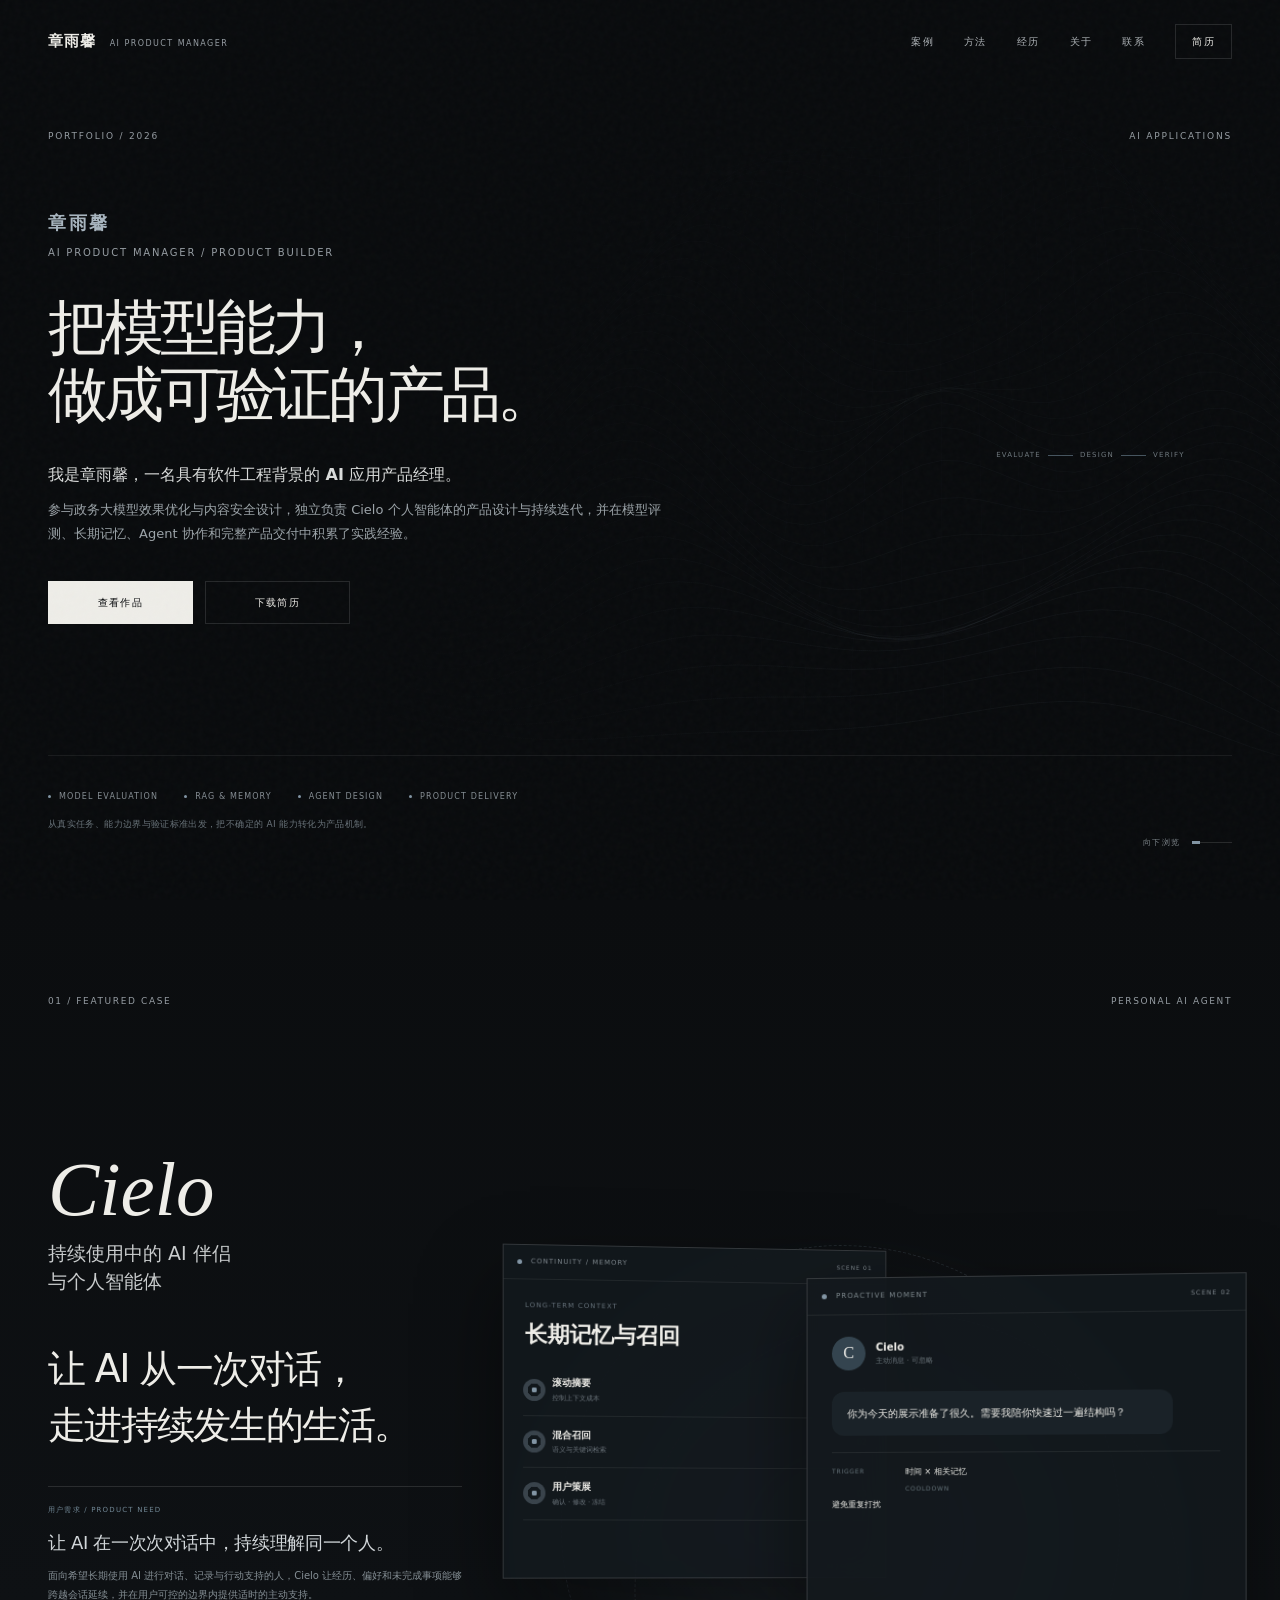
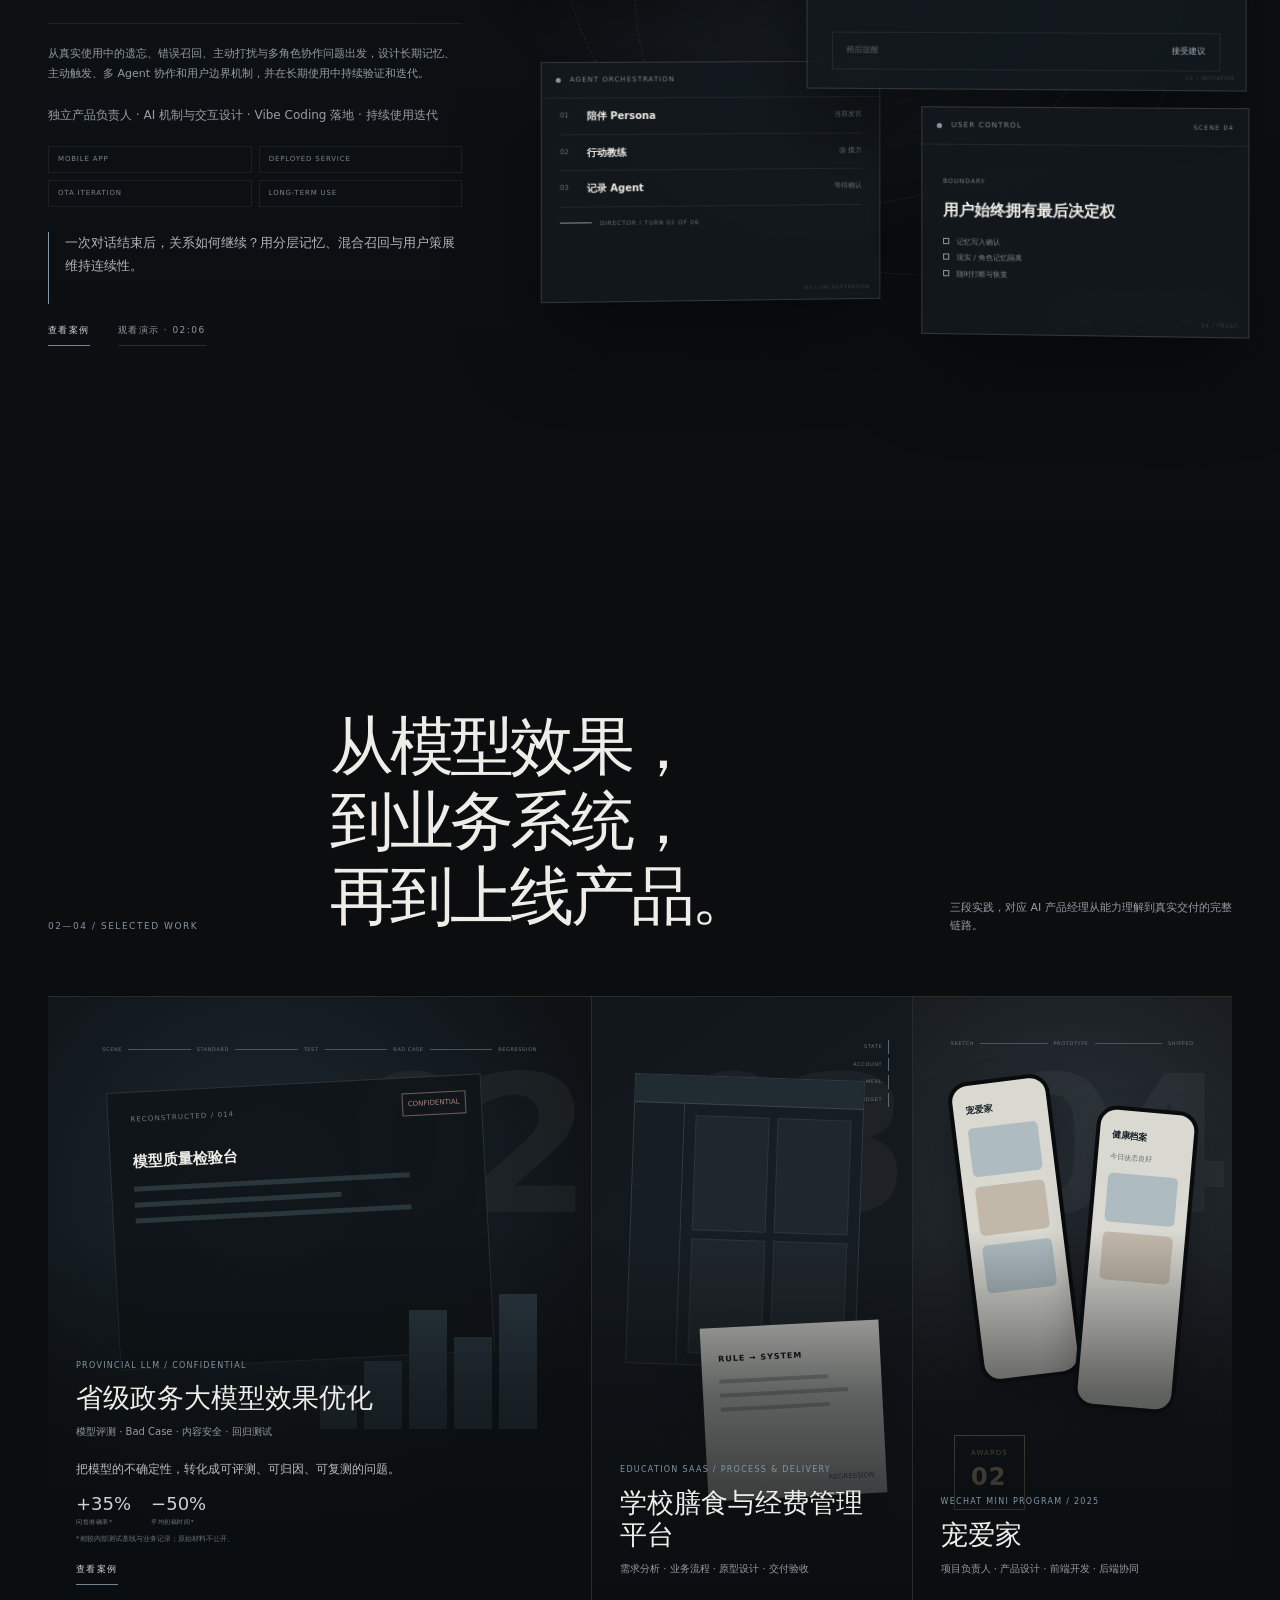
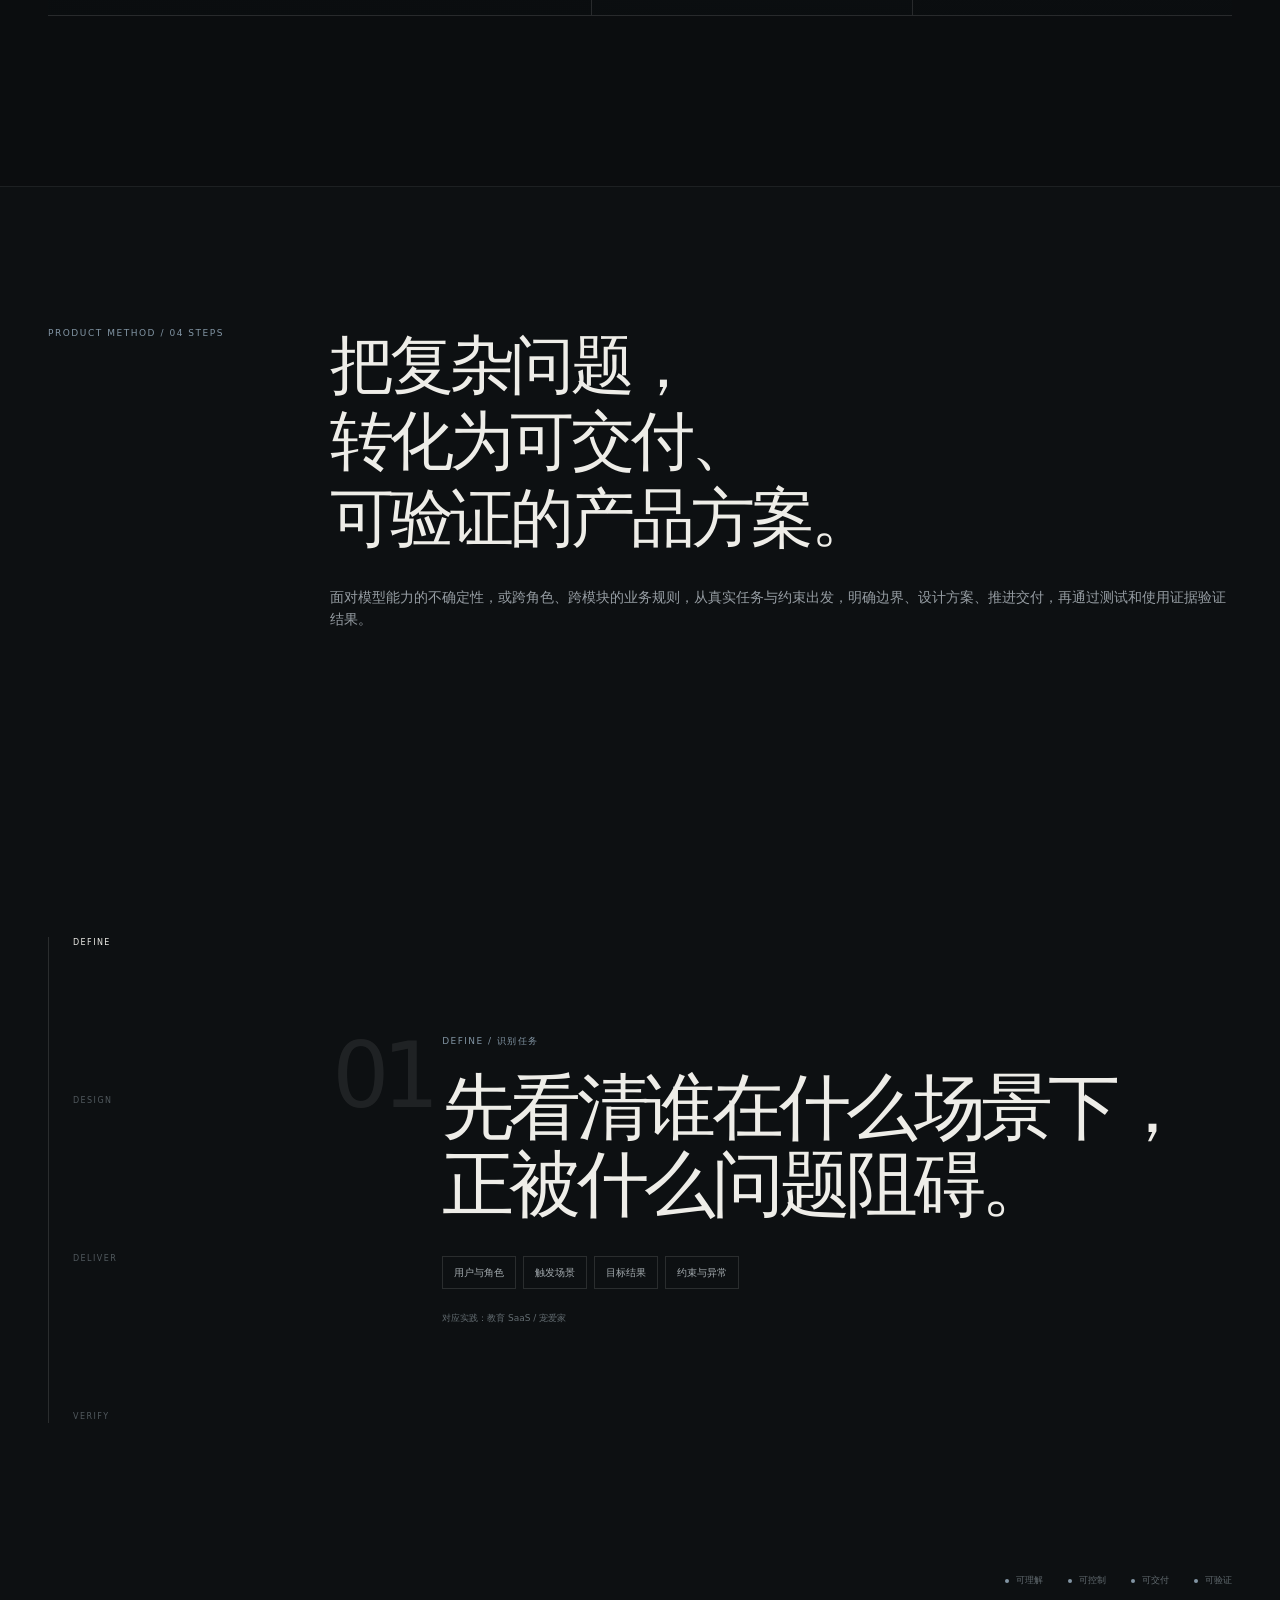
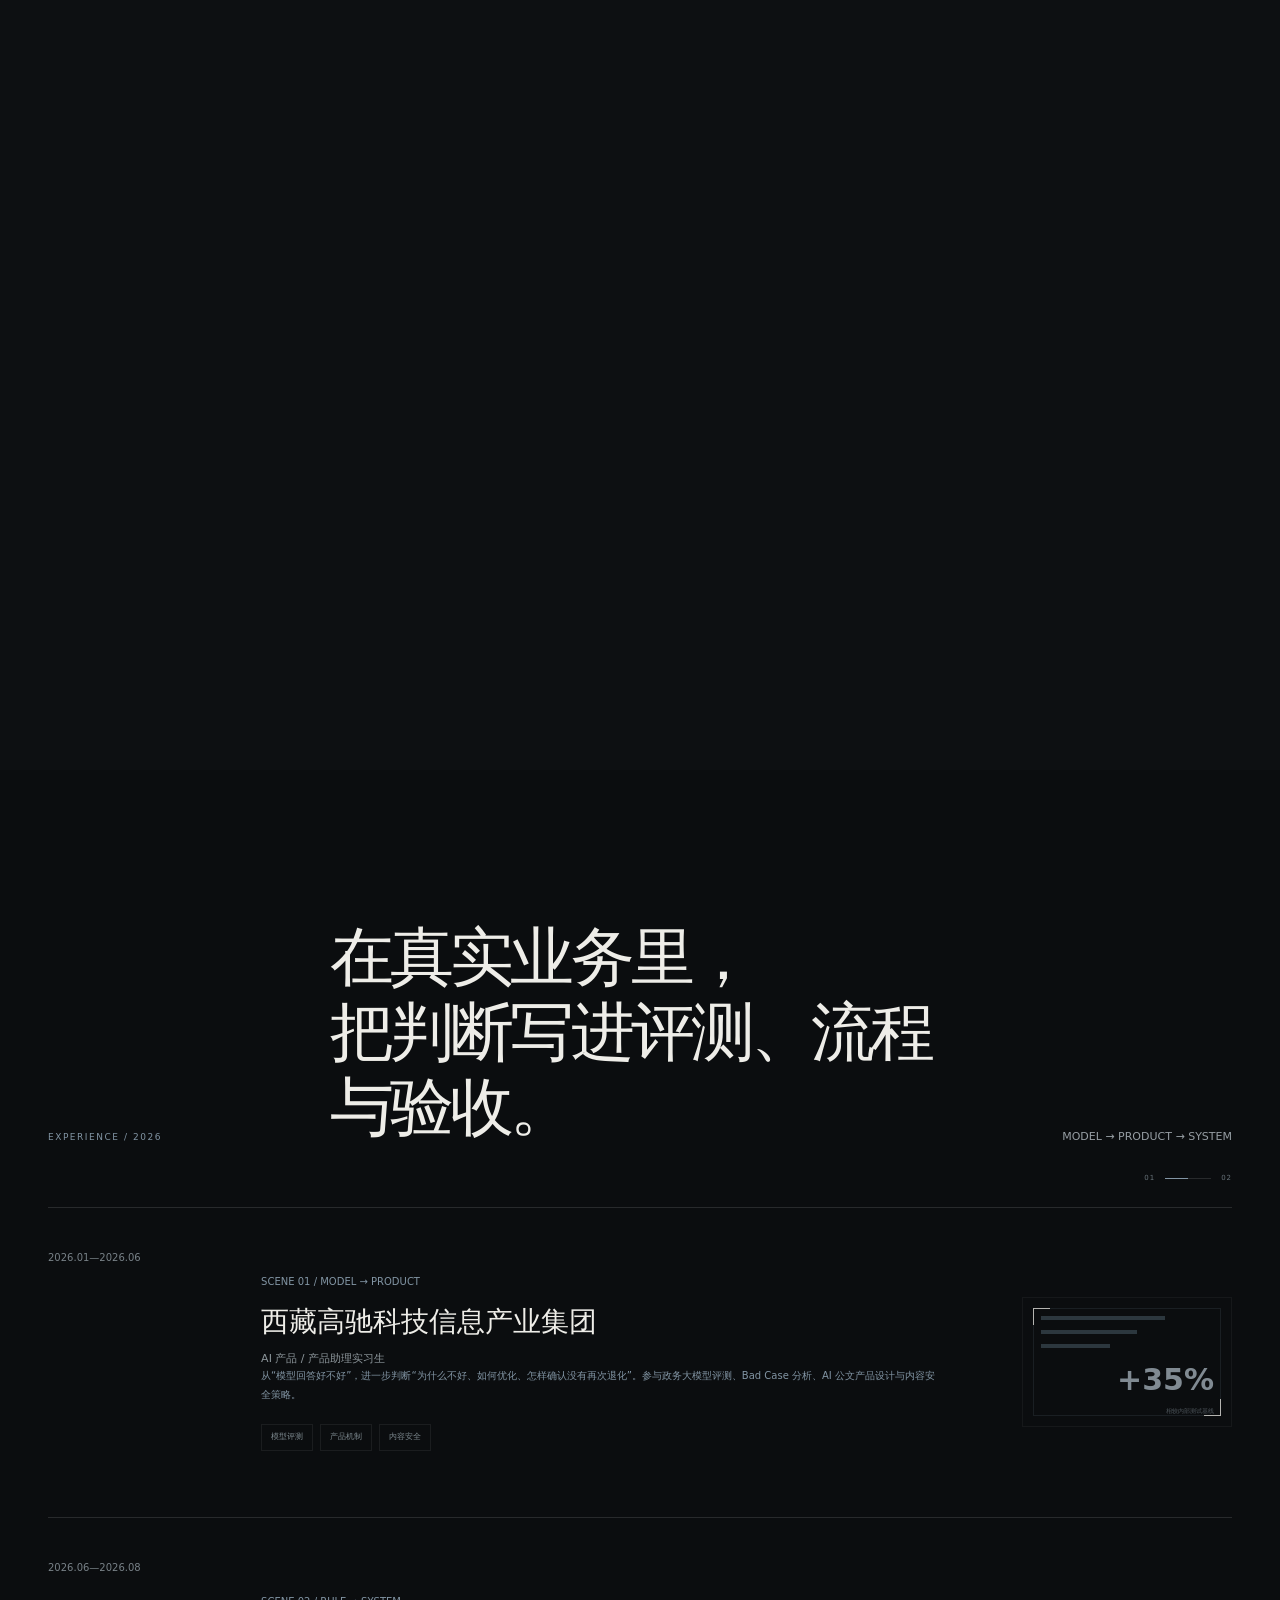
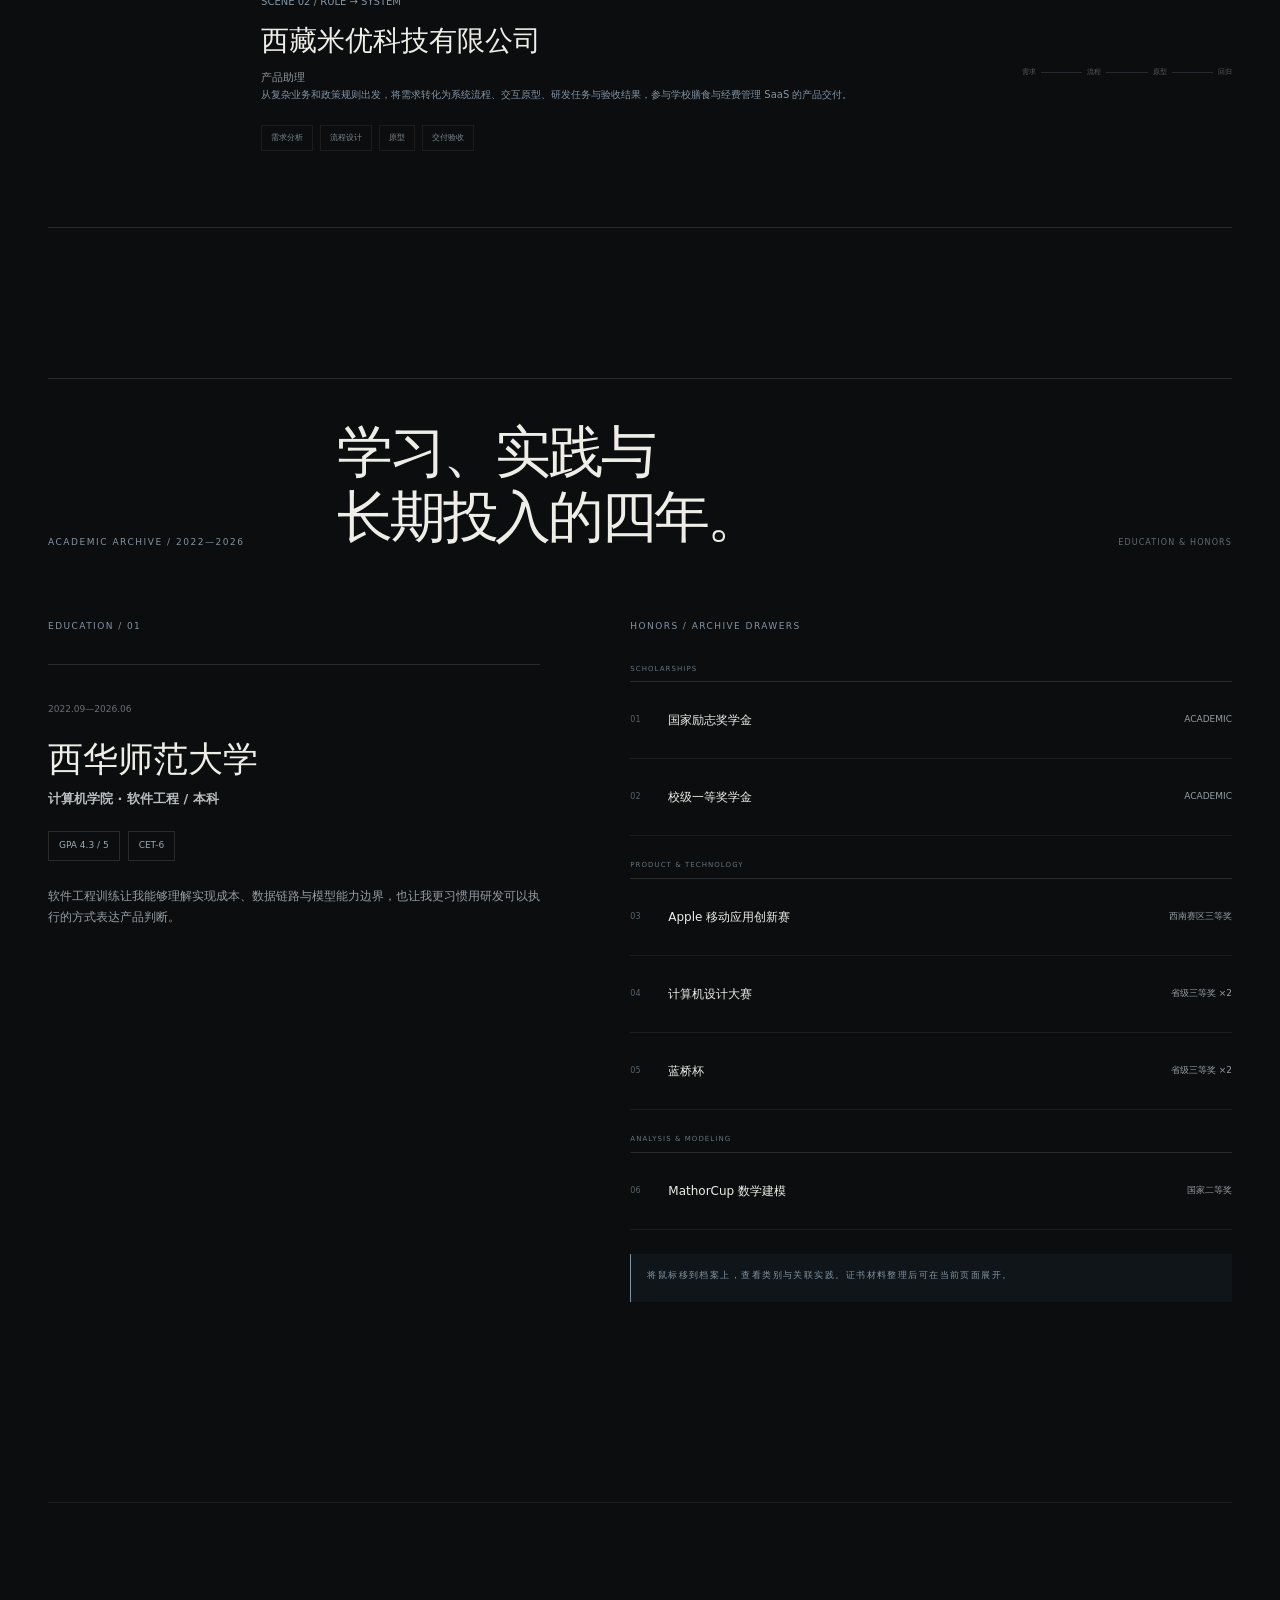
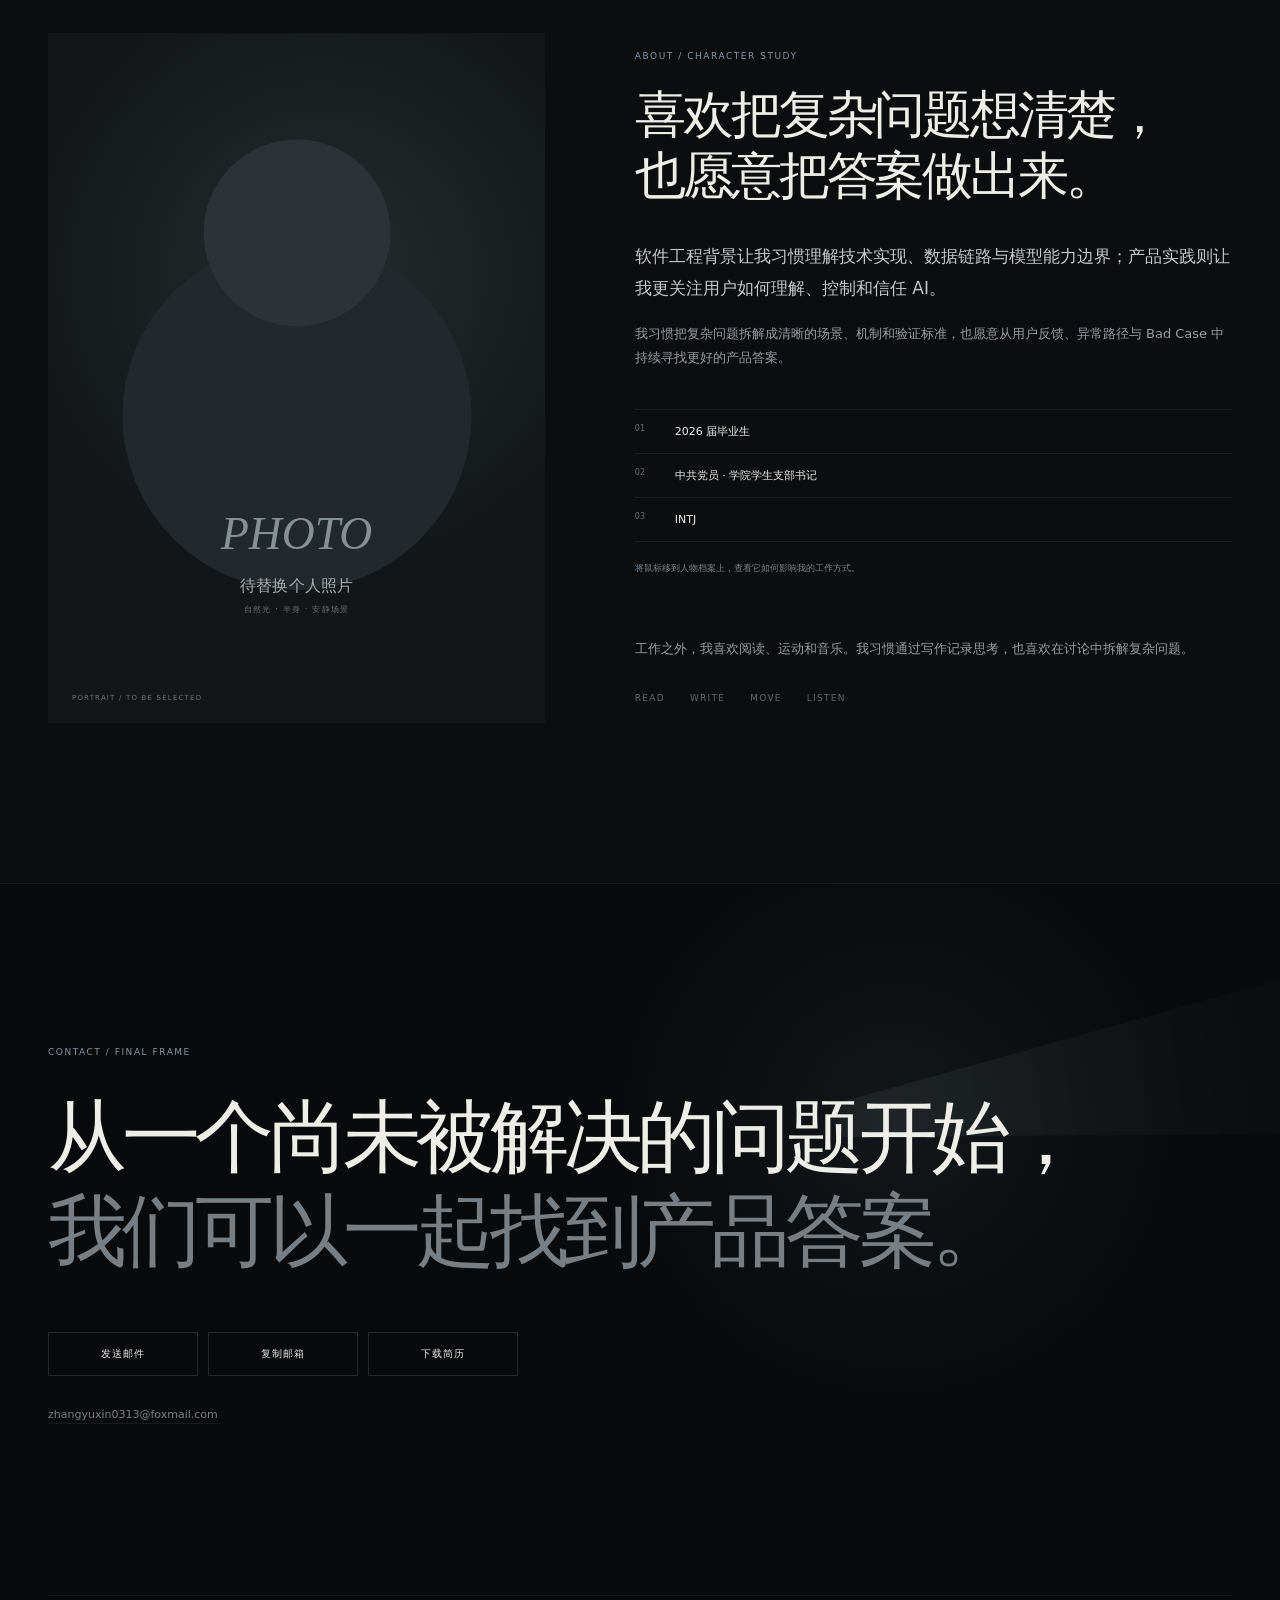
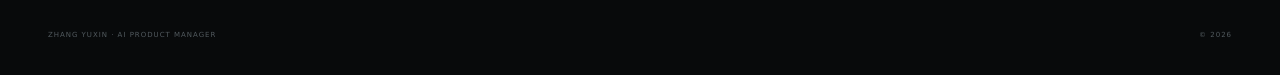
==== commit b468c97c: "Publish completed portfolio case studies" ====
--- a/index.html
+++ b/index.html
@@ -52,17 +52,17 @@
       <div class="filmstrip shell reveal" data-filmstrip>
         <article class="film is-active" tabindex="0" data-project="gov"><div class="film-bg gov-art" aria-hidden="true"><div class="eval-loop"><span>SCENE</span><i></i><span>STANDARD</span><i></i><span>TEST</span><i></i><span>BAD CASE</span><i></i><span>REGRESSION</span></div><div class="eval-sheet"><span>RECONSTRUCTED / 014</span><b>模型质量检验台</b><i></i><i></i><i></i><em>CONFIDENTIAL</em></div><div class="eval-scale"><i></i><i></i><i></i><i></i><i></i></div></div><div class="film-number">02</div><div class="film-copy"><p>PROVINCIAL LLM / CONFIDENTIAL</p><h3>省级政务大模型效果优化</h3><span>模型评测 · Bad Case · 内容安全 · 回归测试</span><small>把模型的不确定性，转化成可评测、可归因、可复测的问题。</small><div class="film-proof"><b>+35%<em>问答准确率*</em></b><b>−50%<em>平均初稿时间*</em></b></div><small class="metric-note">*相较内部测试基线与业务记录；原始材料不公开。</small><button data-open-case="gov">查看案例</button></div></article>
         <article class="film" tabindex="0" data-project="saas"><div class="film-bg saas-art" aria-hidden="true"><div class="delivery-stack"><span>STATE</span><span>ACCOUNT</span><span>MEAL</span><span>BUDGET</span></div><div class="prototype"><header></header><aside></aside><main><i></i><i></i><i></i><i></i></main></div><div class="prd"><b>RULE → SYSTEM</b><i></i><i></i><i></i><span>REGRESSION</span></div></div><div class="film-number">03</div><div class="film-copy"><p>EDUCATION SAAS / PROCESS &amp; DELIVERY</p><h3>学校膳食与经费管理平台</h3><span>需求分析 · 业务流程 · 原型设计 · 交付验收</span><small>把跨模块业务规则，变成可研发、可核对、可回归验证的系统流程。</small><div class="film-proof film-proof-compact"><b>12<em>推进研发</em></b><b>6<em>功能验收</em></b></div><button data-open-case="saas">查看案例</button></div></article>
-        <article class="film" tabindex="0" data-project="pet"><div class="film-bg pet-art" aria-hidden="true"><div class="product-evolution"><span>SKETCH</span><i></i><span>PROTOTYPE</span><i></i><span>SHIPPED</span></div><div class="phone phone-a"><b>宠爱家</b><i></i><i></i><i></i></div><div class="phone phone-b"><b>健康档案</b><span>今日状态良好</span><i></i><i></i></div><div class="award">AWARDS<br><strong>02</strong></div></div><div class="film-number">04</div><div class="film-copy"><p>WECHAT MINI PROGRAM / 2025</p><h3>宠爱家</h3><span>项目负责人 · 产品设计 · 前端开发 · 后端协同</span><small>从四个真实场景出发，让一款养宠产品走到上线。</small><div class="film-proof film-proof-pet"><b>4<em>CORE SCENARIOS</em></b><b>LIVE<em>APPROVED</em></b><b>2<em>AWARDS</em></b></div><button type="button" disabled>详情待更新</button></div></article>
+        <article class="film" tabindex="0" data-project="pet"><div class="film-bg pet-art" aria-hidden="true"><div class="product-evolution"><span>SKETCH</span><i></i><span>PROTOTYPE</span><i></i><span>SHIPPED</span></div><div class="phone phone-a"><b>宠爱家</b><i></i><i></i><i></i></div><div class="phone phone-b"><b>健康档案</b><span>今日状态良好</span><i></i><i></i></div><div class="award">AWARDS<br><strong>02</strong></div></div><div class="film-number">04</div><div class="film-copy"><p>WECHAT MINI PROGRAM / 2025</p><h3>宠爱家</h3><span>项目负责人 · 产品设计 · 前端开发 · 后端协同</span><small>从四个真实场景出发，让一款养宠产品走到上线。</small><div class="film-proof film-proof-pet"><b>4<em>CORE SCENARIOS</em></b><b>LIVE<em>APPROVED</em></b><b>2<em>AWARDS</em></b></div><button data-open-case="pet">查看案例</button></div></article>
       </div>
     </section>
 
     <section class="method" id="method" data-section aria-labelledby="method-title">
-      <div class="method-intro shell reveal"><p>PRODUCT METHOD / 04 STEPS</p><h2 id="method-title">把不确定的模型能力，<br>转化为可持续迭代的产品机制。</h2><span>我不把 AI 当成功能标签，而是从真实任务、能力边界与验证标准出发，把不确定的模型能力转化为可理解、可控制、可持续迭代的产品机制。</span></div>
+      <div class="method-intro shell reveal"><p>PRODUCT METHOD / 04 STEPS</p><h2 id="method-title">把复杂问题，<br>转化为可交付、<br>可验证的产品方案。</h2><span>面对模型能力的不确定性，或跨角色、跨模块的业务规则，从真实任务与约束出发，明确边界、设计方案、推进交付，再通过测试和使用证据验证结果。</span></div>
       <div class="method-scroll" data-method-scroll><div class="method-sticky shell"><div class="method-rail" aria-hidden="true"><i data-method-line></i><span>DEFINE</span><span>DESIGN</span><span>DELIVER</span><span>VERIFY</span></div><div class="method-scenes">
-        <article class="method-scene is-active" data-method-step="0"><div class="step-no">01</div><p>DEFINE / 定义问题</p><h3>先找到真正需要<br>被解决的任务。</h3><div class="method-evidence"><span>用户与场景</span><span>任务和约束</span><span>异常路径</span><span>优先级</span></div><small>对应实践：教育 SaaS / 宠爱家</small></article>
-        <article class="method-scene" data-method-step="1"><div class="step-no">02</div><p>DESIGN / 设计机制</p><h3>让能力边界成为<br>产品的一部分。</h3><div class="method-evidence"><span>Prompt / RAG</span><span>Agent 规则</span><span>权限控制</span><span>安全兜底</span></div><small>对应实践：Cielo / 政务大模型</small></article>
-        <article class="method-scene" data-method-step="2"><div class="step-no">03</div><p>DELIVER / 推进交付</p><h3>把产品判断变成<br>团队共同语言。</h3><div class="method-evidence"><span>PRD 与原型</span><span>技术可行性</span><span>研发协同</span><span>测试验收</span></div><small>对应实践：教育 SaaS / 宠爱家</small></article>
-        <article class="method-scene" data-method-step="3"><div class="step-no">04</div><p>VERIFY / 验证迭代</p><h3>用证据判断，<br>而不是凭感觉完成。</h3><div class="method-evidence"><span>测试集</span><span>Bad Case</span><span>回归评测</span><span>用户反馈</span></div><small>对应实践：政务大模型 / Cielo</small></article>
+        <article class="method-scene is-active" data-method-step="0"><div class="step-no">01</div><p>DEFINE / 识别任务</p><h3>先看清谁在什么场景下，<br>正被什么问题阻碍。</h3><div class="method-evidence"><span>用户与角色</span><span>触发场景</span><span>目标结果</span><span>约束与异常</span></div><small>对应实践：教育 SaaS / 宠爱家</small></article>
+        <article class="method-scene" data-method-step="1"><div class="step-no">02</div><p>DESIGN / 设计方案</p><h3>把产品判断转化为<br>明确的规则、流程与边界。</h3><div class="method-evidence"><span>状态与规则</span><span>信息结构</span><span>权限边界</span><span>异常兜底</span></div><small>对应实践：Cielo / 政务大模型 / 教育 SaaS</small></article>
+        <article class="method-scene" data-method-step="2"><div class="step-no">03</div><p>DELIVER / 推进交付</p><h3>让方案被团队理解、实现，<br>并真正进入使用。</h3><div class="method-evidence"><span>PRD 与原型</span><span>任务拆解</span><span>研发协同</span><span>上线验收</span></div><small>对应实践：教育 SaaS / 宠爱家</small></article>
+        <article class="method-scene" data-method-step="3"><div class="step-no">04</div><p>VERIFY / 验证结果</p><h3>用测试、问题归因与真实使用，<br>决定下一轮迭代。</h3><div class="method-evidence"><span>评测与测试</span><span>Bad Case</span><span>复测回归</span><span>使用反馈</span></div><small>对应实践：政务大模型 / Cielo / 教育 SaaS</small></article>
       </div><div class="method-values"><span>可理解</span><span>可控制</span><span>可交付</span><span>可验证</span></div></div></div>
     </section>
 
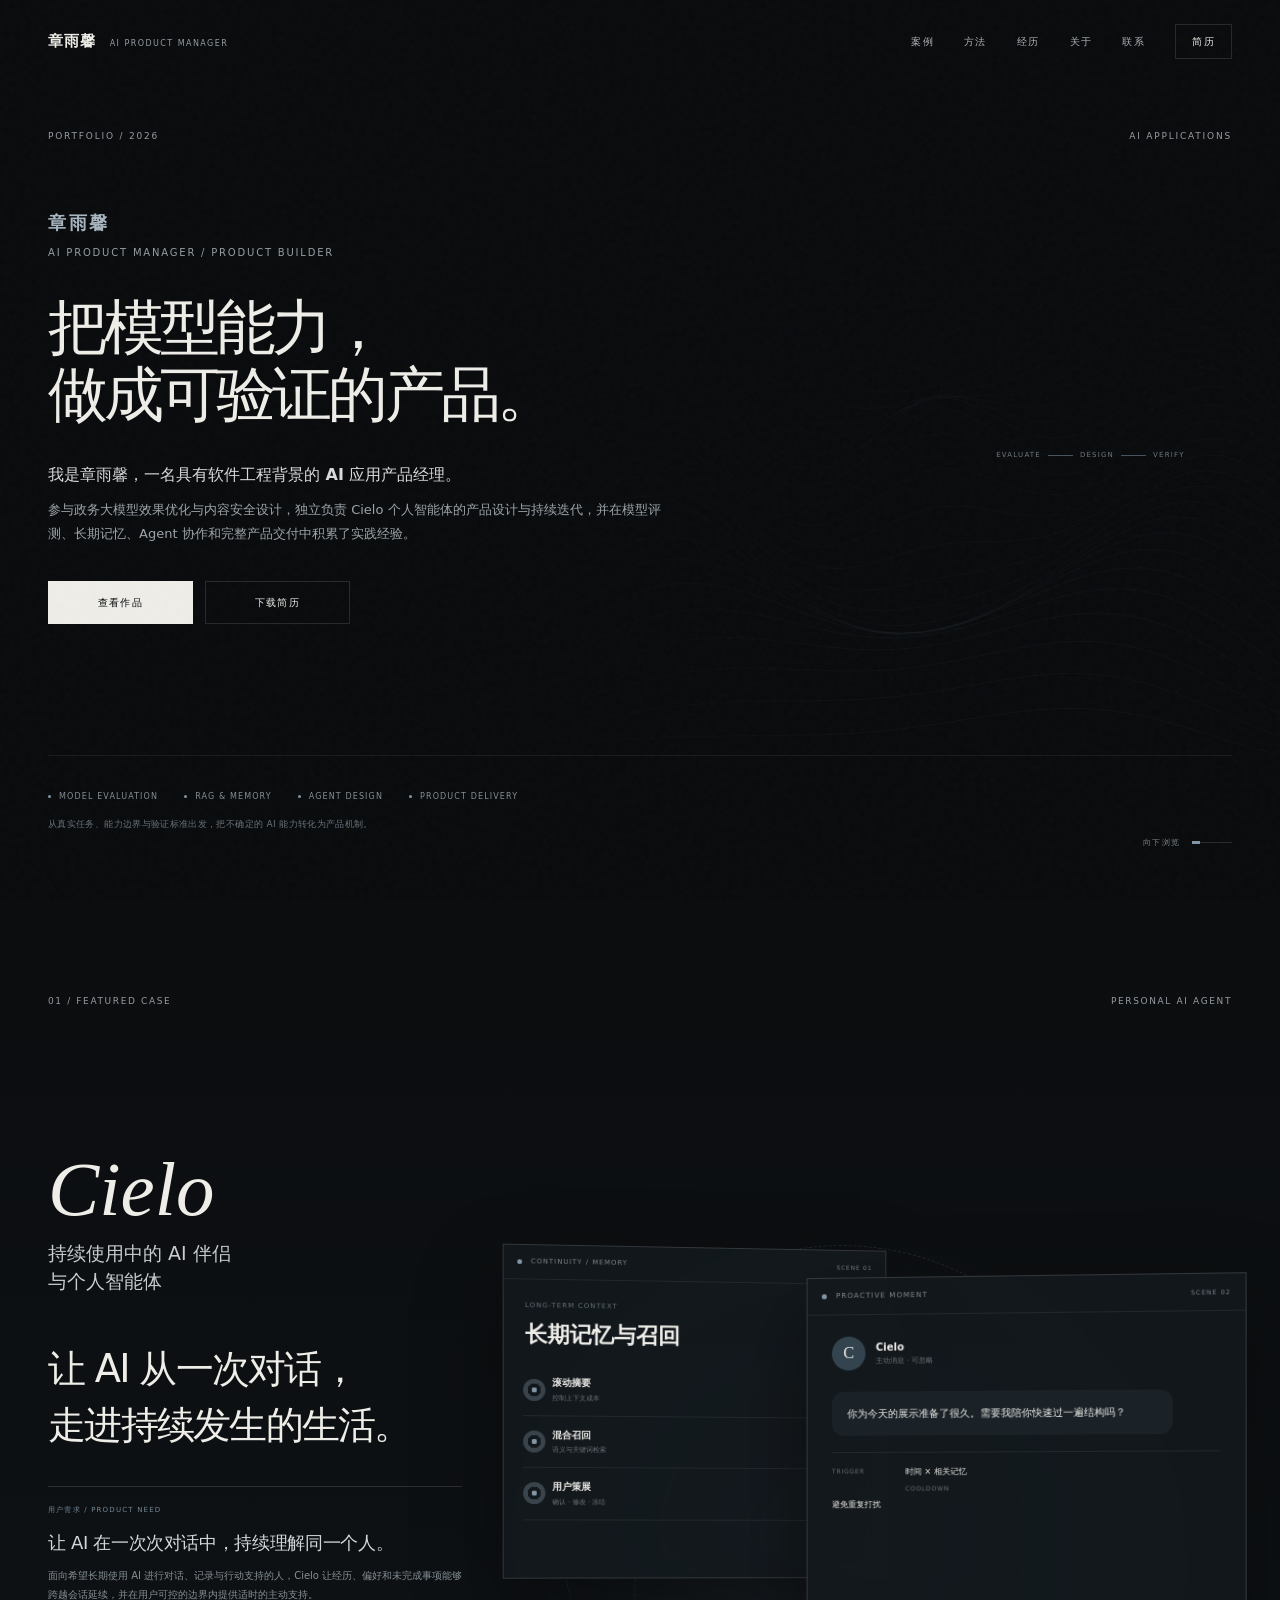
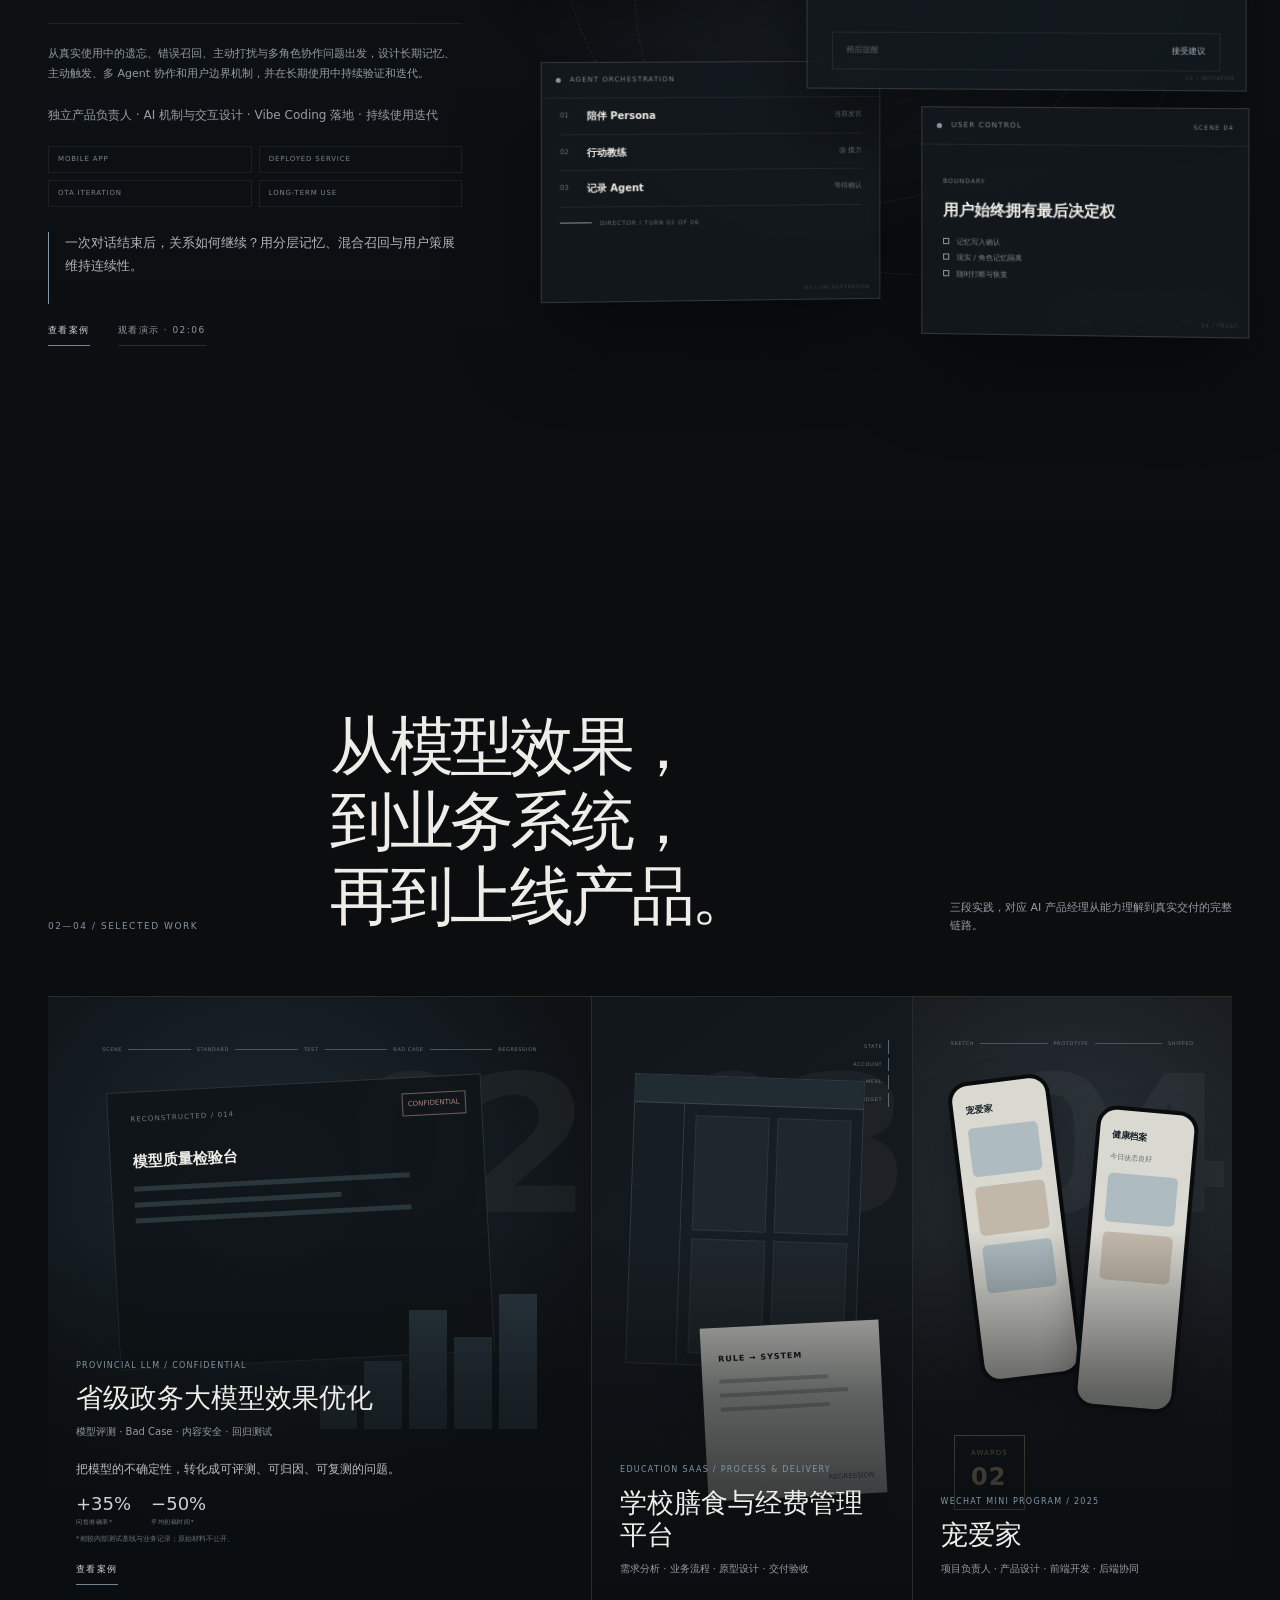
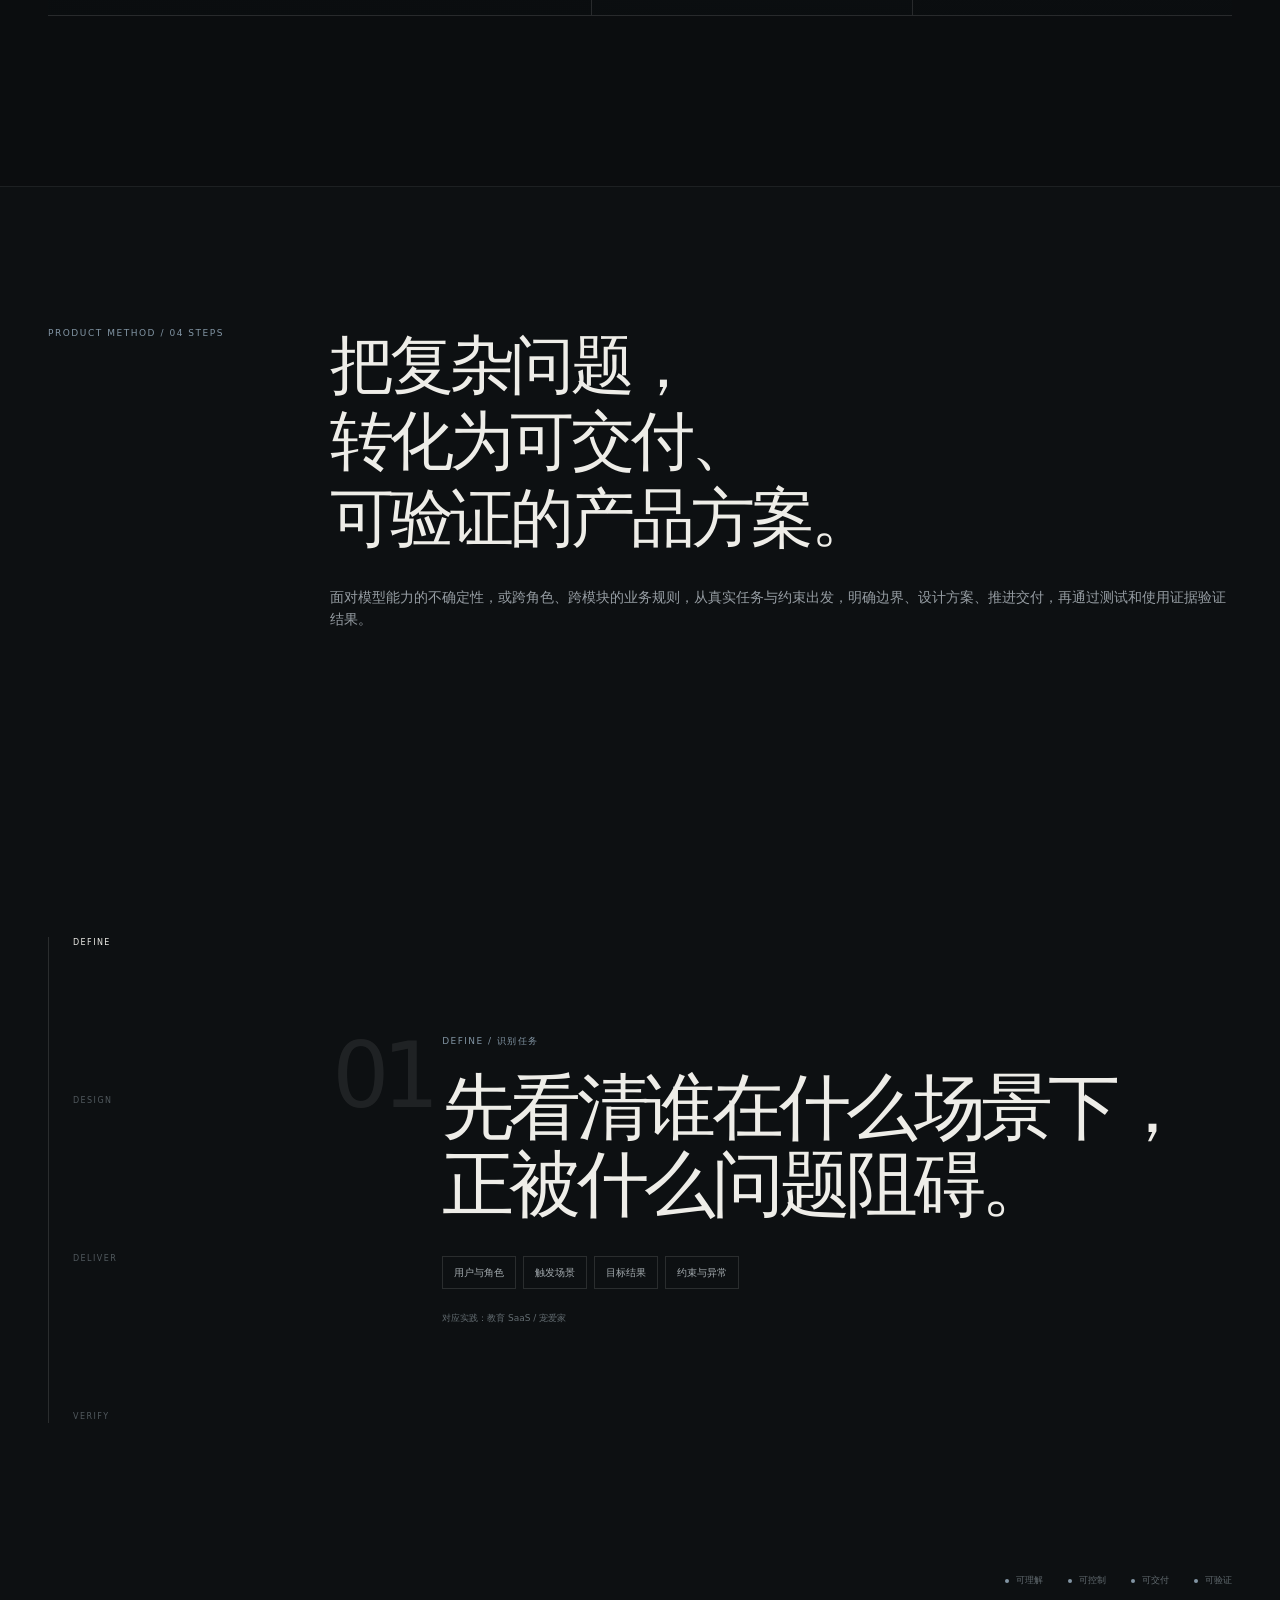
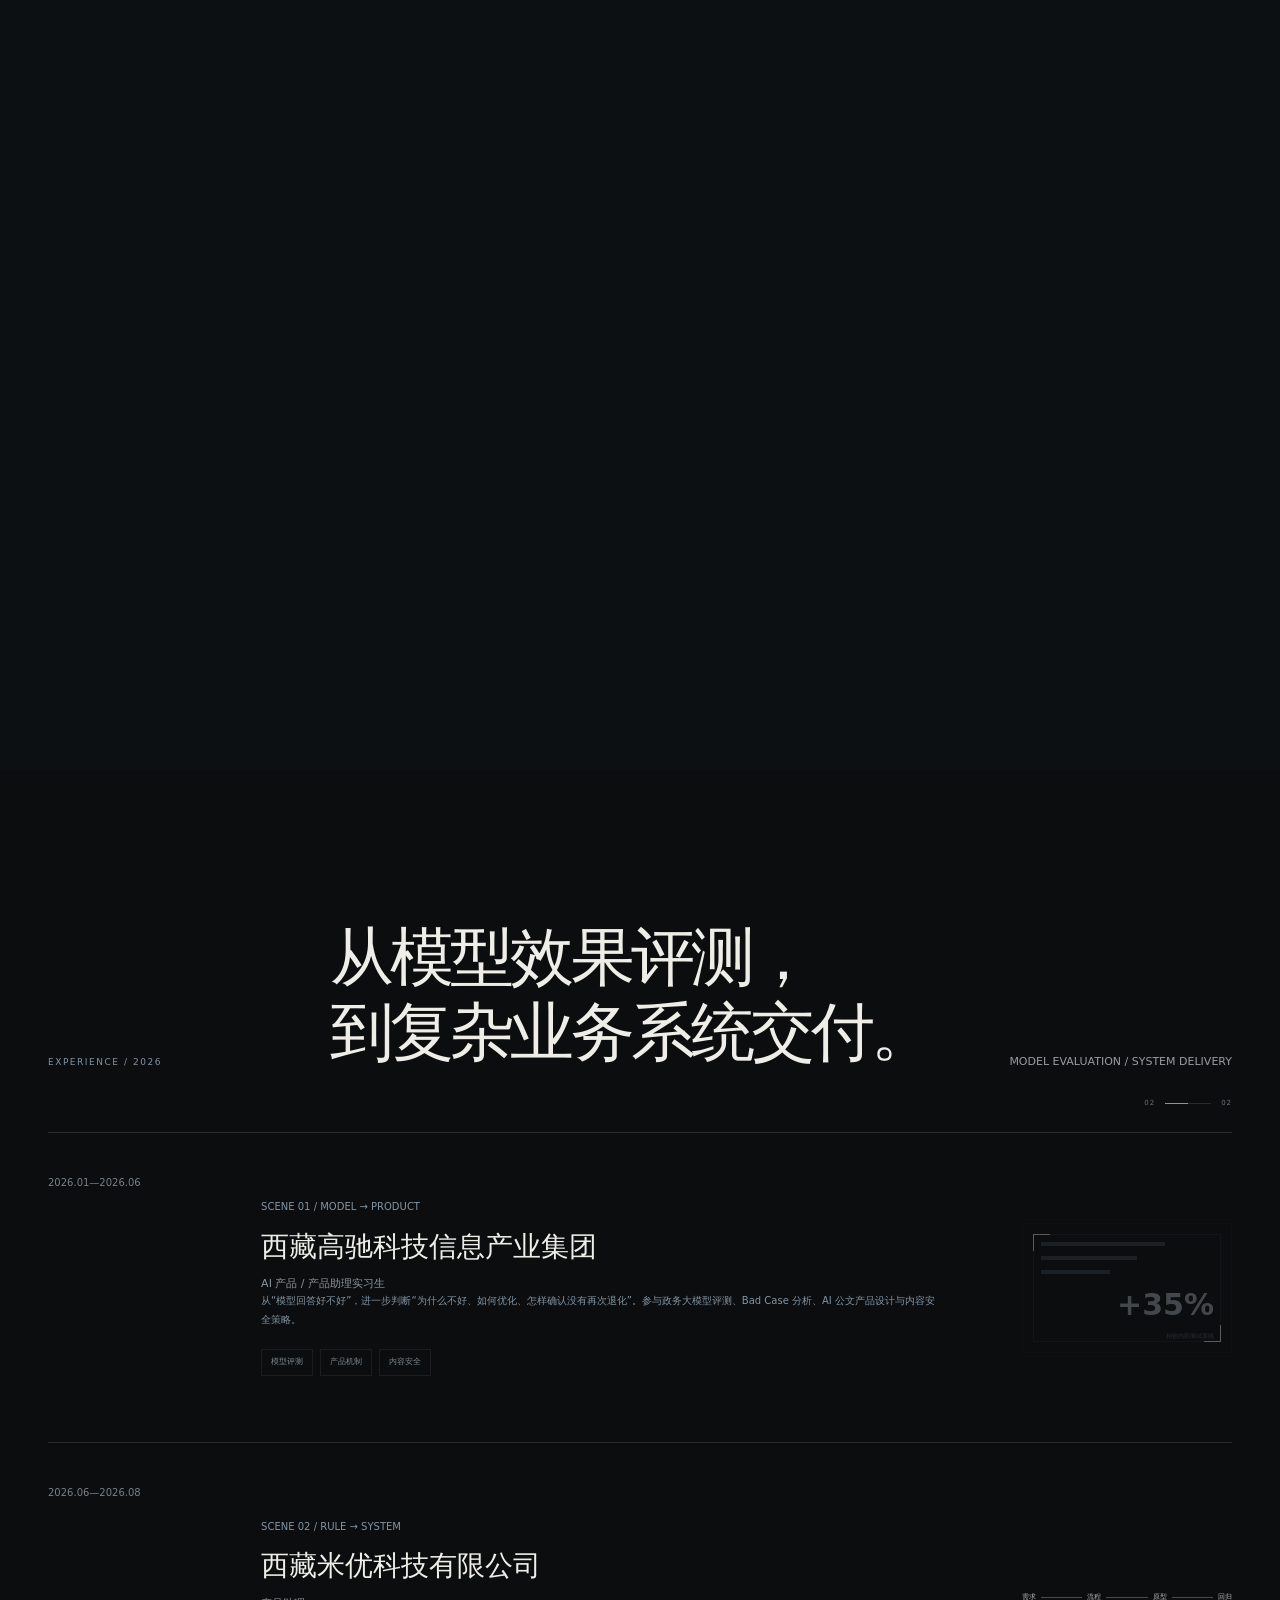
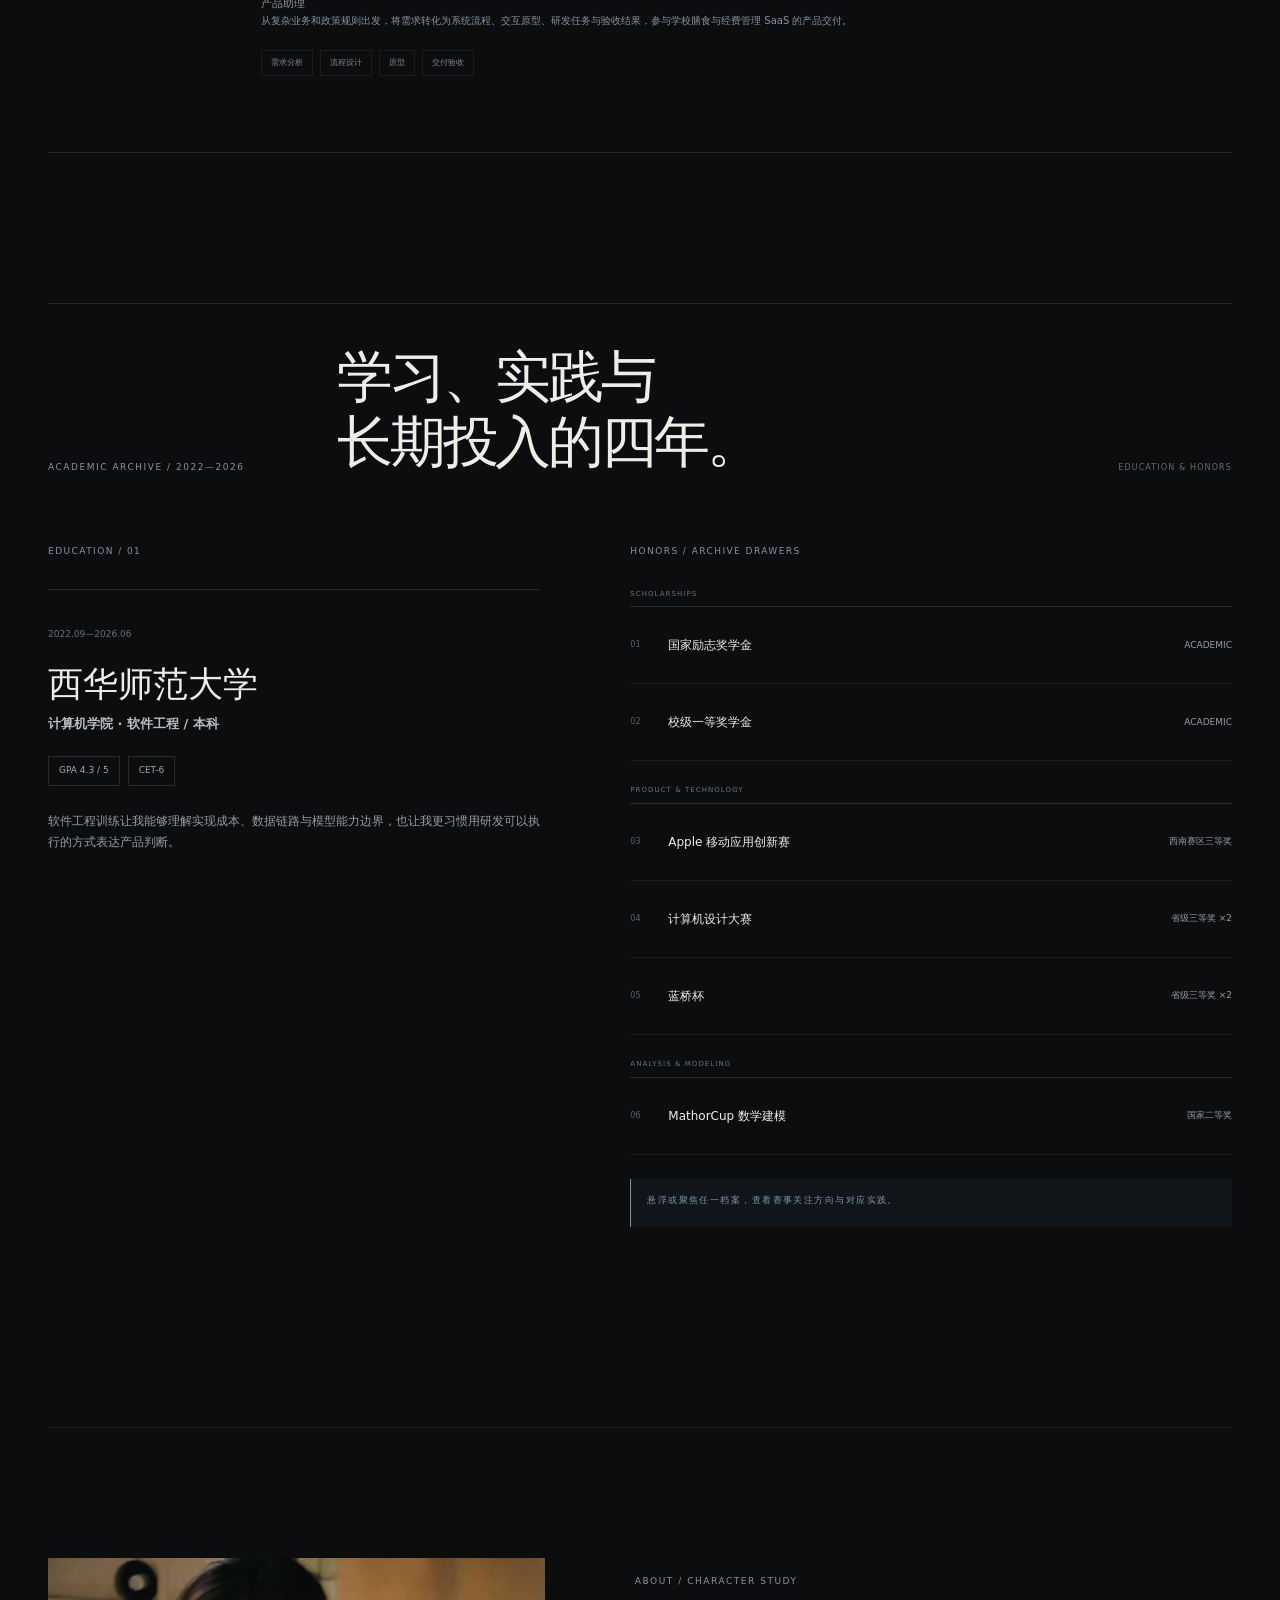
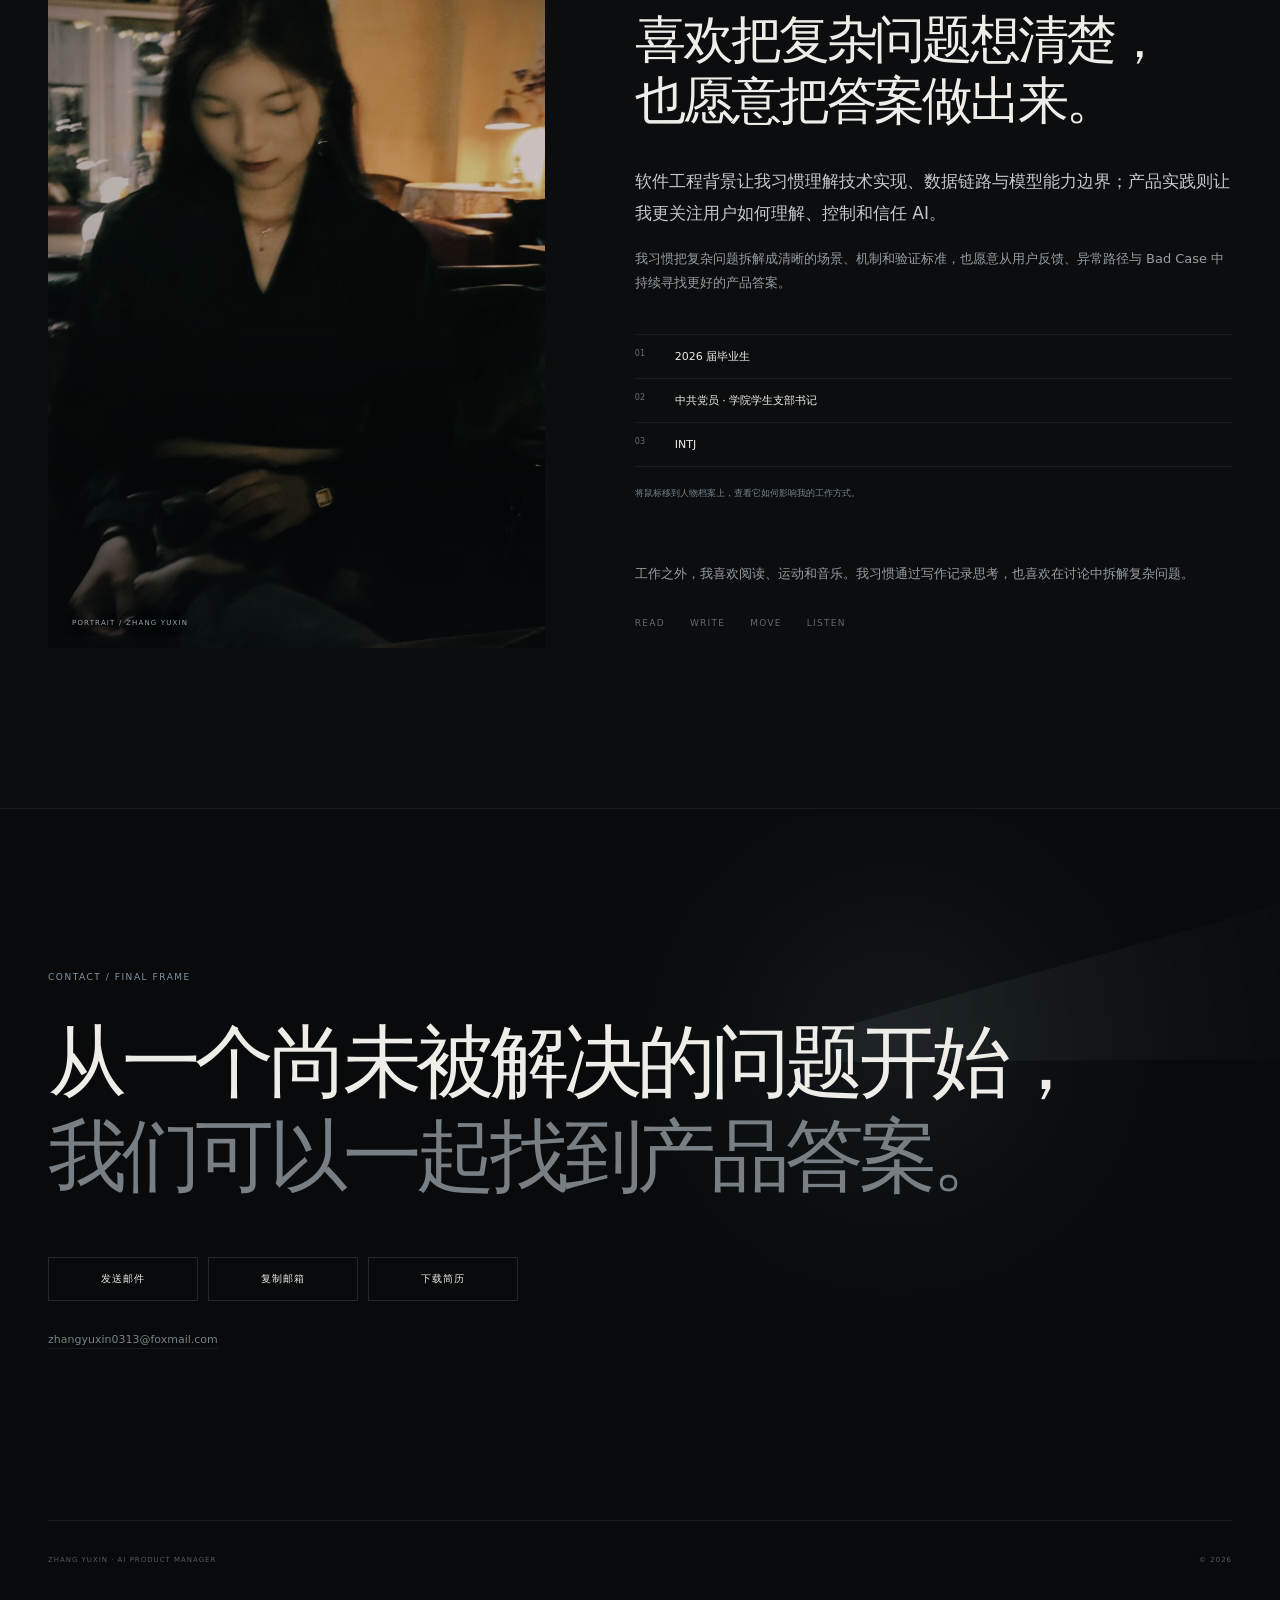
==== commit 2c00f0ba: "Add portrait and refine portfolio copy" ====
--- a/index.html
+++ b/index.html
@@ -67,7 +67,7 @@
     </section>
 
     <section class="experience shell" id="experience" data-section aria-labelledby="experience-title">
-      <div class="section-head reveal"><p>EXPERIENCE / 2026</p><h2 id="experience-title">在真实业务里，<br>把判断写进评测、流程与验收。</h2><span>MODEL → PRODUCT → SYSTEM</span></div>
+      <div class="section-head reveal"><p>EXPERIENCE / 2026</p><h2 id="experience-title">从模型效果评测，<br>到复杂业务系统交付。</h2><span>MODEL EVALUATION / SYSTEM DELIVERY</span></div>
       <div class="experience-reel reveal" data-experience-reel>
         <div class="reel-counter" aria-hidden="true"><span data-reel-current>01</span><i></i><span>02</span></div>
         <div class="timeline" data-timeline>
@@ -79,12 +79,12 @@
       <div class="academic-head reveal"><p>ACADEMIC ARCHIVE / 2022—2026</p><h2>学习、实践与<br>长期投入的四年。</h2><span>EDUCATION &amp; HONORS</span></div>
       <div class="archive reveal" data-academic-archive>
         <article class="education"><p>EDUCATION / 01</p><div><span>2022.09—2026.06</span><h3>西华师范大学</h3><strong>计算机学院 · 软件工程 / 本科</strong><div class="academic-facts"><b>GPA 4.3 / 5</b><b>CET-6</b></div><p>软件工程训练让我能够理解实现成本、数据链路与模型能力边界，也让我更习惯用研发可以执行的方式表达产品判断。</p></div></article>
-        <article class="honors"><p>HONORS / ARCHIVE DRAWERS</p><div class="archive-category"><span>SCHOLARSHIPS</span><ol><li tabindex="0" data-award-note="奖学金 / 学业表现"><i>01</i><b>国家励志奖学金</b><em>ACADEMIC</em></li><li tabindex="0" data-award-note="奖学金 / 学业表现"><i>02</i><b>校级一等奖学金</b><em>ACADEMIC</em></li></ol></div><div class="archive-category"><span>PRODUCT &amp; TECHNOLOGY</span><ol><li tabindex="0" data-award-note="关联项目：宠爱家微信小程序"><i>03</i><b>Apple 移动应用创新赛</b><em>西南赛区三等奖</em></li><li tabindex="0" data-award-note="两项省级三等奖"><i>04</i><b>计算机设计大赛</b><em>省级三等奖 ×2</em></li><li tabindex="0" data-award-note="两项省级三等奖"><i>05</i><b>蓝桥杯</b><em>省级三等奖 ×2</em></li></ol></div><div class="archive-category"><span>ANALYSIS &amp; MODELING</span><ol><li tabindex="0" data-award-note="数学建模 / 国家二等奖"><i>06</i><b>MathorCup 数学建模</b><em>国家二等奖</em></li></ol></div><p class="archive-proof" data-award-proof>将鼠标移到档案上，查看类别与关联实践。证书材料整理后可在当前页面展开。</p></article>
+        <article class="honors"><p>HONORS / ARCHIVE DRAWERS</p><div class="archive-category"><span>SCHOLARSHIPS</span><ol><li tabindex="0" data-award-note="本科阶段依据学业表现与综合评定获得的国家级奖学金。"><i>01</i><b>国家励志奖学金</b><em>ACADEMIC</em></li><li tabindex="0" data-award-note="依据学年课程成绩与综合表现评定的校级奖学金。"><i>02</i><b>校级一等奖学金</b><em>ACADEMIC</em></li></ol></div><div class="archive-category"><span>PRODUCT &amp; TECHNOLOGY</span><ol><li tabindex="0" data-award-note="围绕移动应用的产品创意与落地展开评审；参赛作品为宠爱家微信小程序。"><i>03</i><b>Apple 移动应用创新赛</b><em>西南赛区三等奖</em></li><li tabindex="0" data-award-note="面向高校计算机作品的综合设计赛事，关注选题价值、方案设计、技术实现与作品表达。"><i>04</i><b>计算机设计大赛</b><em>省级三等奖 ×2</em></li><li tabindex="0" data-award-note="软件与信息技术方向竞赛，重点考察程序设计、算法应用与问题求解能力。"><i>05</i><b>蓝桥杯</b><em>省级三等奖 ×2</em></li></ol></div><div class="archive-category"><span>ANALYSIS &amp; MODELING</span><ol><li tabindex="0" data-award-note="在限定时间内完成问题抽象、模型建立、结果分析与论文表达的数学建模竞赛。"><i>06</i><b>MathorCup 数学建模</b><em>国家二等奖</em></li></ol></div><p class="archive-proof" data-award-proof>悬浮或聚焦任一档案，查看赛事关注方向与对应实践。</p></article>
       </div>
     </section>
 
     <section class="about shell" id="about" data-section aria-labelledby="about-title">
-      <div class="portrait reveal" data-portrait><div class="portrait-placeholder"><span>PHOTO</span><p>待替换个人照片</p><small>自然光 · 半身 · 安静场景</small></div><div class="portrait-color" aria-hidden="true"></div><p>PORTRAIT / TO BE SELECTED</p></div>
+      <div class="portrait reveal" data-portrait><img class="portrait-image" src="assets/about-portrait.jpg" alt="章雨馨在室内安静场景中的半身照片"><div class="portrait-shade" aria-hidden="true"></div><div class="portrait-color" aria-hidden="true"></div><p>PORTRAIT / ZHANG YUXIN</p></div>
       <div class="about-copy reveal"><p class="section-kicker">ABOUT / CHARACTER STUDY</p><h2 id="about-title">喜欢把复杂问题想清楚，<br>也愿意把答案做出来。</h2><p class="about-lead">软件工程背景让我习惯理解技术实现、数据链路与模型能力边界；产品实践则让我更关注用户如何理解、控制和信任 AI。</p><p>我习惯把复杂问题拆解成清晰的场景、机制和验证标准，也愿意从用户反馈、异常路径与 Bad Case 中持续寻找更好的产品答案。</p><dl class="identity" data-identity><div tabindex="0" data-identity-note="处于从校园实践走向真实业务交付的阶段。"><dt>01</dt><dd>2026 届毕业生</dd></div><div tabindex="0" data-identity-note="承担组织沟通、任务推进与公共责任。"><dt>02</dt><dd>中共党员 · 学院学生支部书记</dd></div><div tabindex="0" data-identity-note="偏好独立思考、结构化分析与长期规划。"><dt>03</dt><dd>INTJ</dd></div></dl><p class="identity-note" data-identity-copy>将鼠标移到人物档案上，查看它如何影响我的工作方式。</p><p class="personal">工作之外，我喜欢阅读、运动和音乐。我习惯通过写作记录思考，也喜欢在讨论中拆解复杂问题。</p><div class="interest-index"><span data-note="阅读">READ</span><span data-note="写作">WRITE</span><span data-note="运动">MOVE</span><span data-note="音乐">LISTEN</span></div></div>
     </section>
 
--- a/styles.css
+++ b/styles.css
@@ -33,6 +33,7 @@
 .experience-reel{position:relative}.reel-counter{position:absolute;z-index:3;right:0;top:-34px;display:flex;align-items:center;gap:10px;color:#68737a;font-size:7px;letter-spacing:.14em}.reel-counter i{width:46px;height:1px;background:linear-gradient(90deg,var(--accent) 50%,var(--line) 50%)}.timeline article{min-height:310px;grid-template-columns:18% 1fr 25%;transition:background .5s,padding .5s,opacity .5s,filter .5s,transform .6s var(--ease)}.experience-reel:has(article:hover) article:not(:hover){opacity:.42;filter:blur(2px);transform:scale(.99)}.timeline-main>strong{display:block;margin-top:5px;color:#8d969b;font-size:11px;font-weight:500}.experience-statement{max-width:680px;margin:22px 0 0;color:#9aa2a7;font-size:12px;line-height:1.85}.experience-keywords{display:flex;flex-wrap:wrap;gap:7px;margin-top:20px}.experience-keywords span{padding:6px 9px;border:1px solid var(--line-soft);color:#7d898f;font-size:8px;cursor:default;transition:color .25s,border-color .25s,background .25s}.experience-keywords span:hover,.experience-keywords span:focus{color:var(--ink);border-color:#657984;background:#151c21}.timeline-detail p{transition:opacity .18s,transform .18s}.timeline article.is-active .timeline-visual{opacity:.75}.focus-bracket{position:absolute;inset:10px;border:1px solid rgba(130,149,164,.18)}.focus-bracket::before,.focus-bracket::after{content:"";position:absolute;width:16px;height:16px;border-color:var(--accent)}.focus-bracket::before{left:-1px;top:-1px;border-left:1px solid;border-top:1px solid}.focus-bracket::after{right:-1px;bottom:-1px;border-right:1px solid;border-bottom:1px solid}
 .academic-head{display:grid;grid-template-columns:1fr 2.1fr 1fr;align-items:end;margin-top:150px;padding-top:40px;border-top:1px solid var(--line)}.academic-head>p{margin:0;color:var(--accent);font-size:9px;letter-spacing:.17em}.academic-head h2{margin:0;font-size:clamp(38px,4.4vw,64px);font-weight:520;line-height:1.16;letter-spacing:-.055em}.academic-head>span{justify-self:end;color:#626c72;font-size:8px;letter-spacing:.14em}.archive{margin-top:70px}.academic-facts{display:flex;gap:8px;margin-top:22px}.academic-facts b{padding:7px 10px;border:1px solid var(--line);color:#9aabb6;font-size:9px;font-weight:500}.archive-category{margin-bottom:24px}.archive-category>span{display:block;margin-bottom:7px;color:#66747d;font-size:7px;letter-spacing:.15em}.honors li{position:relative;grid-template-columns:38px 1fr auto;cursor:default}.honors li i{color:#59636a;font-size:8px;font-style:normal}.honors li::after{content:"";position:absolute;left:0;bottom:-1px;width:0;height:1px;background:var(--accent);transition:width .45s var(--ease)}.honors li:hover::after,.honors li:focus::after{width:100%}.honors li:focus{outline:none;padding-inline:12px;background:#101519}.archive-proof{min-height:48px;margin:22px 0 0;padding:14px 16px;border-left:1px solid var(--accent);background:#101519;color:#839099;font-size:9px;line-height:1.6;transition:opacity .2s,transform .2s}
 .portrait-placeholder{filter:saturate(.55);transition:filter .8s,transform 1s var(--ease)}.portrait.is-visible .portrait-placeholder{filter:saturate(.72);transform:scale(1.015)}.identity div{cursor:default;transition:padding .3s,background .3s,color .3s}.identity div:hover,.identity div:focus{padding-inline:10px;background:#101519;outline:none}.identity-note{min-height:42px!important;margin:-20px 0 25px!important;color:#76848d!important;font-size:9px!important;transition:opacity .2s,transform .2s}
+.portrait::before{z-index:3;pointer-events:none}.portrait-image{position:absolute;inset:0;width:100%;height:100%;object-fit:cover;object-position:50% 38%;filter:saturate(.72) brightness(.8) contrast(1.04) sepia(.08);transform:scale(1.015);transition:filter .8s,transform 1s var(--ease)}.portrait.is-visible .portrait-image{filter:saturate(.78) brightness(.84) contrast(1.04) sepia(.05);transform:scale(1)}.portrait:hover .portrait-image{filter:saturate(.82) brightness(.87) contrast(1.03);transform:scale(1.018)}.portrait-shade{position:absolute;z-index:1;inset:0;background:linear-gradient(180deg,rgba(8,11,13,.05) 35%,rgba(8,11,13,.28) 74%,rgba(8,11,13,.7)),linear-gradient(90deg,rgba(13,17,20,.14),transparent 42%);pointer-events:none}.portrait-color{z-index:2;background:radial-gradient(circle at var(--x,50%) var(--y,50%),rgba(116,143,160,.22) 0 9%,transparent 25%);pointer-events:none}.portrait>p{z-index:4;color:#9aa4aa;text-shadow:0 1px 12px #050708}
 .projector-beam{position:absolute;left:var(--contact-x,72%);top:var(--contact-y,30%);width:58vw;height:18vw;transform:translate(-12%,-50%) rotate(-8deg);transform-origin:left center;background:linear-gradient(90deg,rgba(174,190,200,.09),transparent 72%);filter:blur(18px);clip-path:polygon(0 43%,100% 0,100% 100%,0 57%);pointer-events:none}.contact-actions{position:relative;z-index:4}.contact-actions>*{position:relative}.resume-action .resume-preview{position:absolute;left:50%;bottom:calc(100% + 18px);width:140px;height:185px;padding:15px;background:#dad9d2;color:#111;box-shadow:0 22px 55px rgba(0,0,0,.5);opacity:0;transform:translate(-50%,15px) scale(.94);pointer-events:none;transition:opacity .35s,transform .4s var(--ease)}.resume-action:hover .resume-preview{opacity:.22;transform:translate(-50%,0) scale(1)}.resume-preview b{display:block;margin-bottom:17px;font-size:7px}.resume-preview i{display:block;width:84%;height:4px;margin-top:9px;background:#848681}.resume-preview i:nth-child(2){width:66%}.resume-preview i:nth-child(3){width:76%}.contact .email{transition:color .3s,letter-spacing .35s}.contact .email:hover{color:#b8c1c6;letter-spacing:.03em}
 @media(max-width:1000px){.featured-stage{grid-template-columns:1fr}.featured-summary{max-width:650px}.feature-facts{max-width:520px}.academic-head{grid-template-columns:1fr 2.3fr}.academic-head>span{display:none}}
 @media(max-width:720px){.hero-intro strong{font-size:14px}.hero-intro span{font-size:12px}.capability-note{display:none}.feature-facts{grid-template-columns:1fr 1fr}.cielo-visual{height:600px}.memory-window{left:0;top:3%;width:78%;height:42%}.chat-window{right:0;top:22%;width:78%;height:48%}.persona-window{left:0;bottom:1%;width:64%;height:28%}.trust-window{right:0;bottom:0;width:58%;height:25%}.initiative-rule{margin:8px 14px;padding-top:8px}.trust-core{padding:12px}.trust-core strong{font-size:11px}.trust-core ul{margin-top:8px}.film-proof{max-height:58px;margin-top:14px;opacity:1}.film{height:520px!important}.film-number{font-size:130px}.timeline article{min-height:0;grid-template-columns:1fr}.experience-statement{font-size:11px}.experience-keywords{margin-top:16px}.experience-reel:has(article:hover) article:not(:hover){opacity:1;filter:none;transform:none}.reel-counter{display:none}.academic-head{grid-template-columns:1fr;margin-top:100px}.academic-head h2{margin-top:20px;font-size:41px}.archive{margin-top:50px}.honors li{grid-template-columns:30px 1fr}.honors li em{display:none}.archive-proof{font-size:8px}.identity-note{margin-top:-15px!important}.contact-actions{display:grid;grid-template-columns:1fr 1fr}.contact-actions .resume-action{grid-column:1/-1}.projector-beam{width:100vw;height:45vw}.resume-action .resume-preview{display:none}}
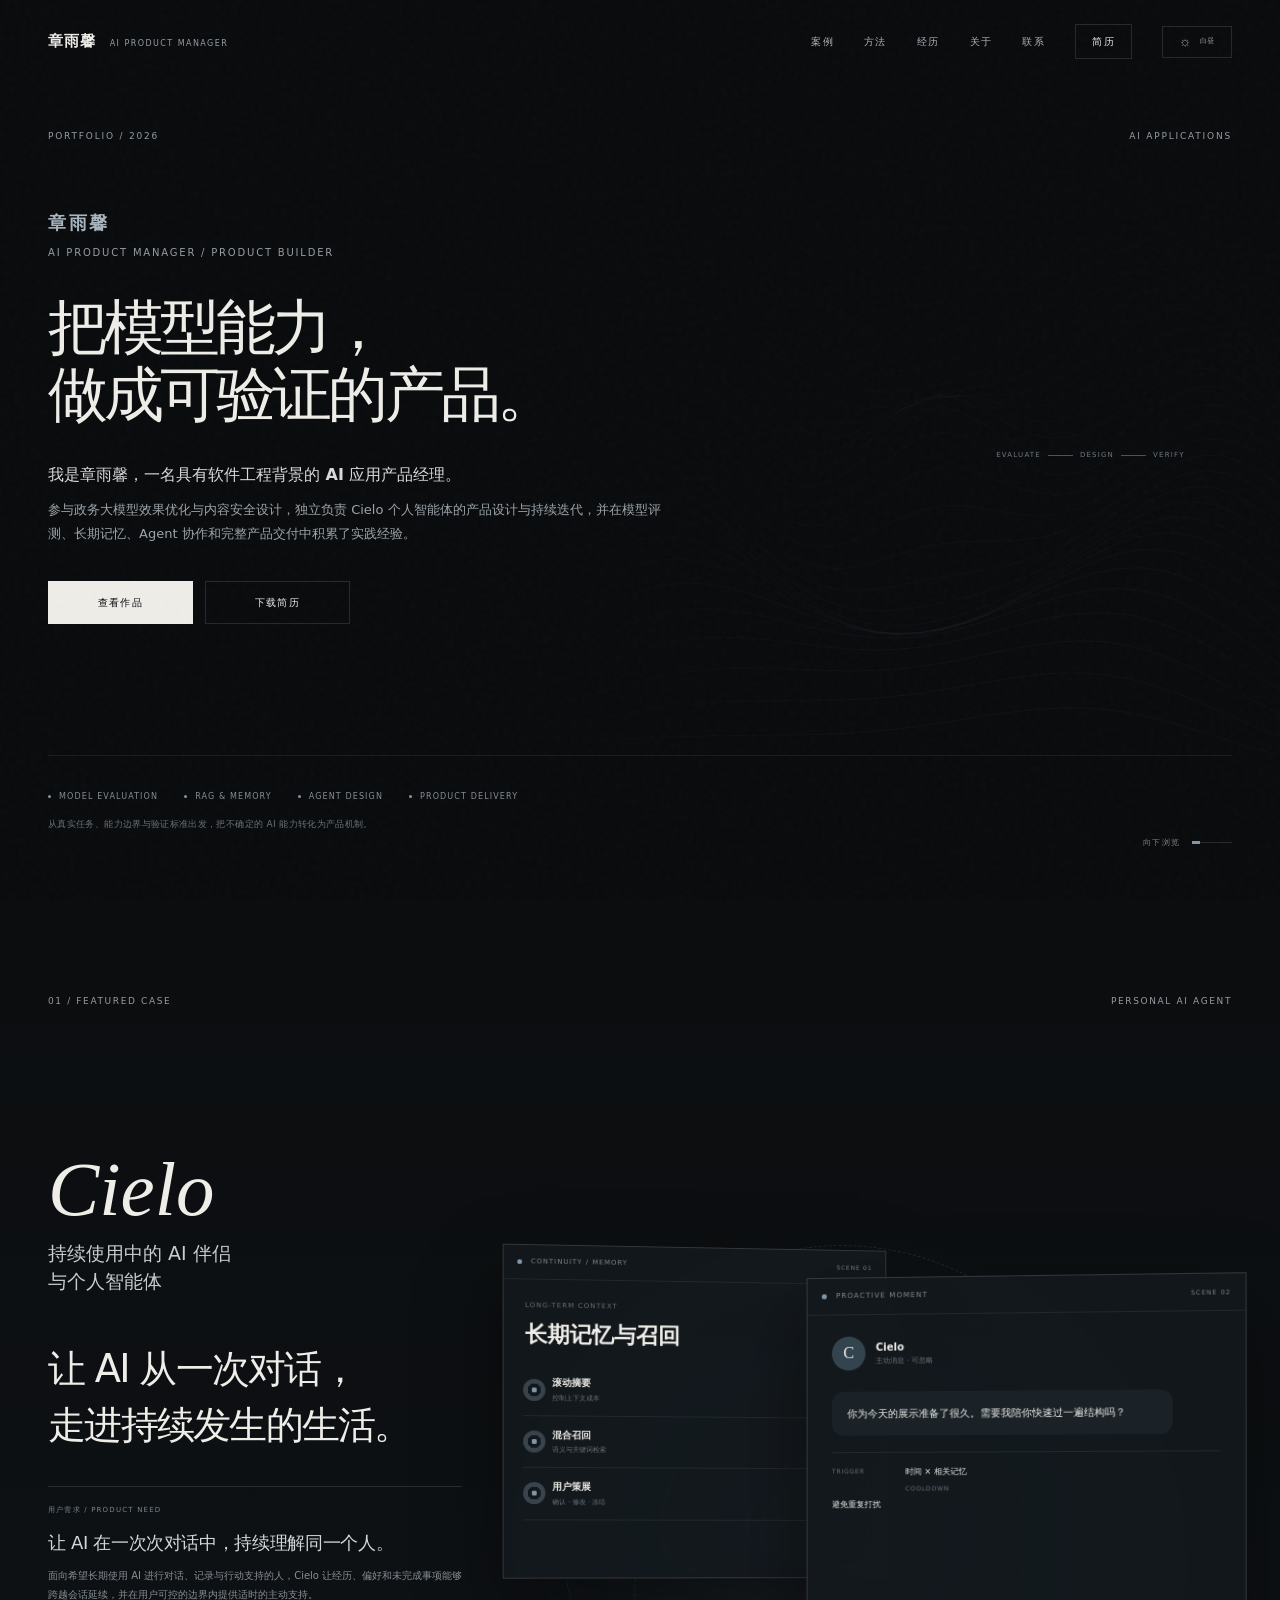
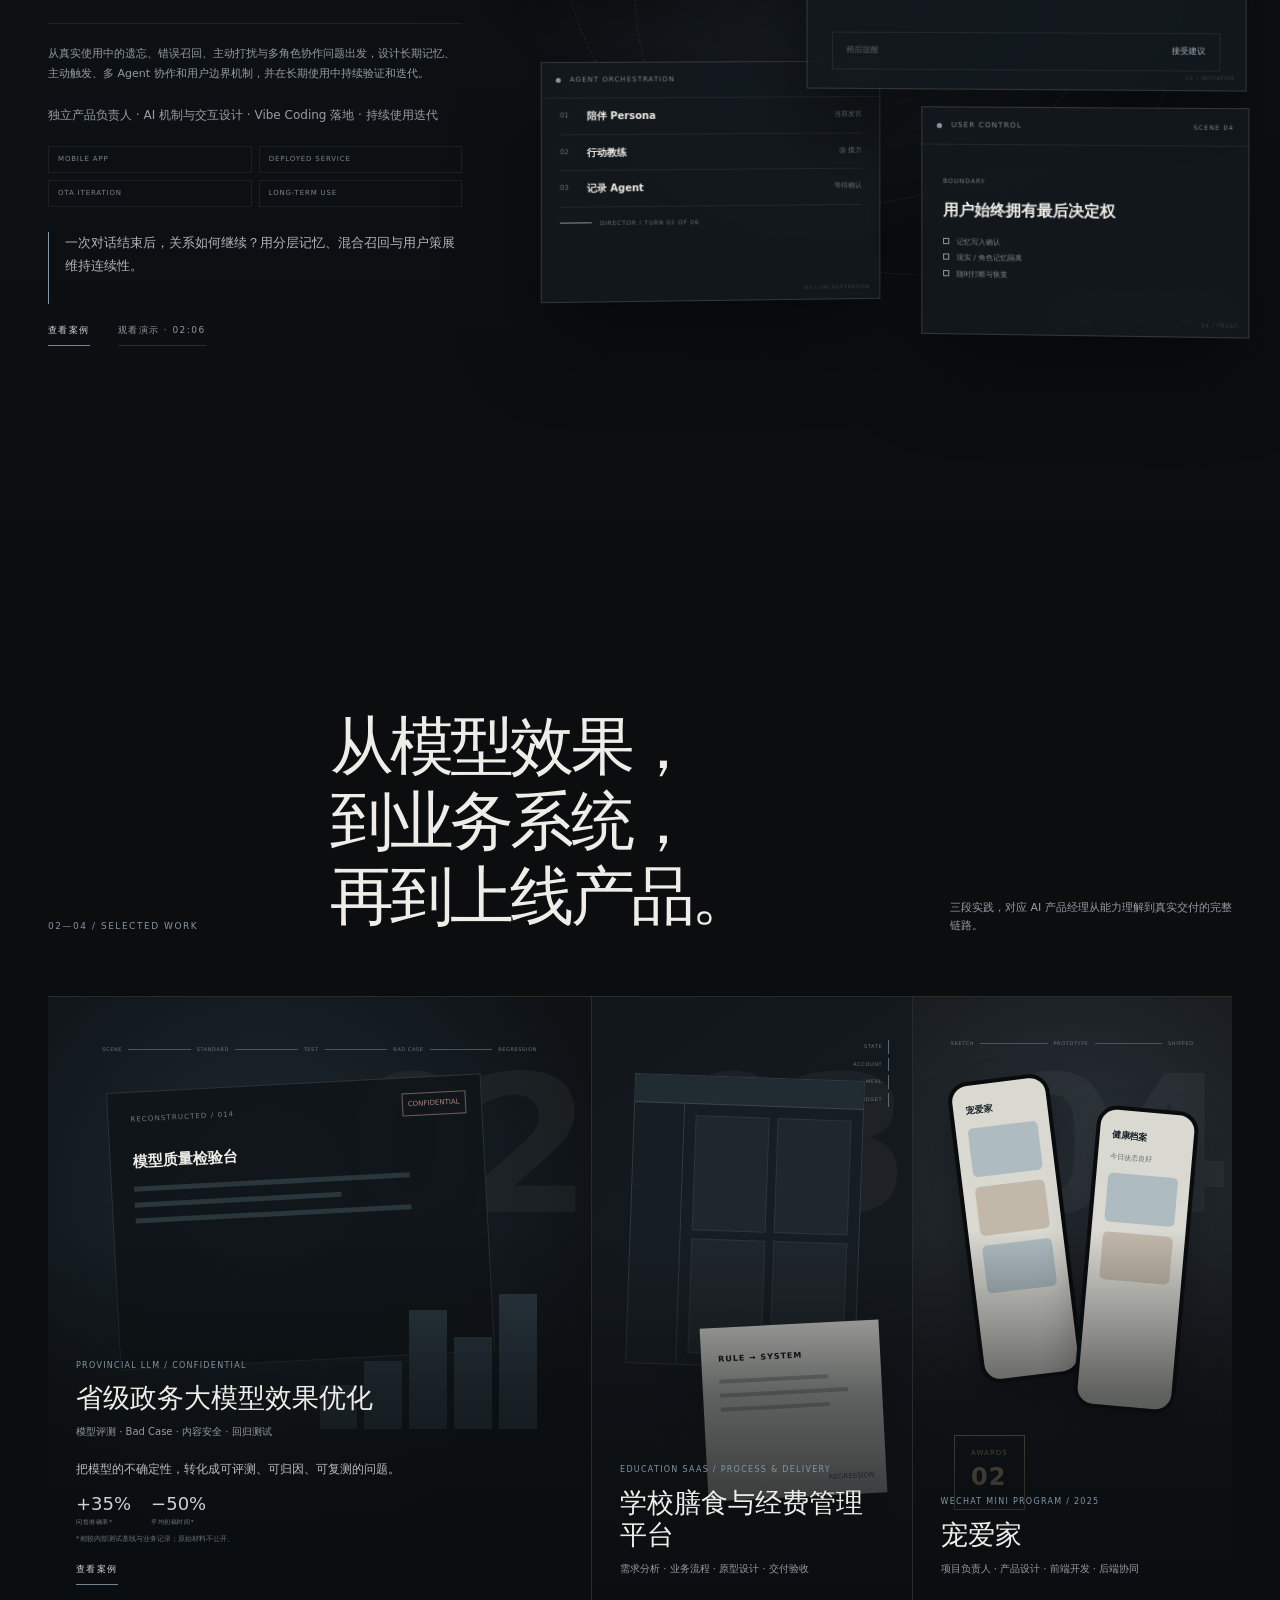
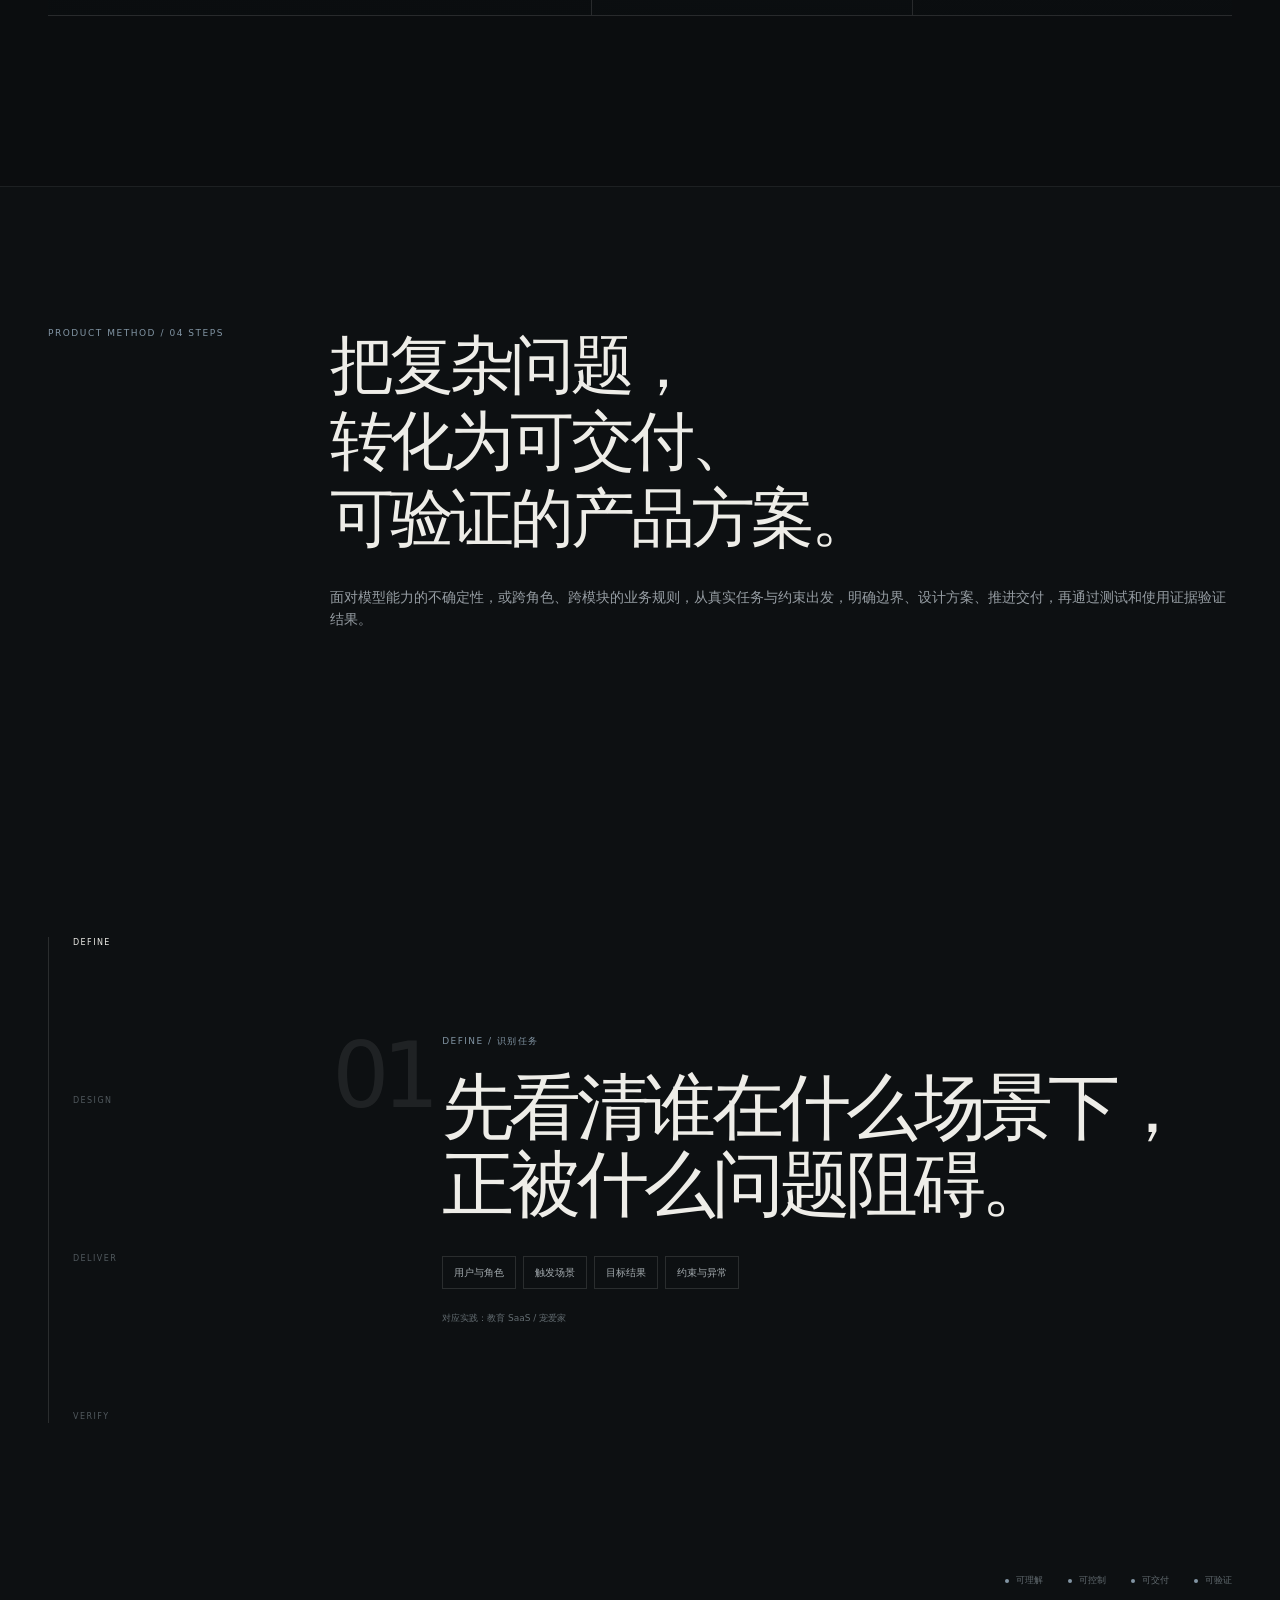
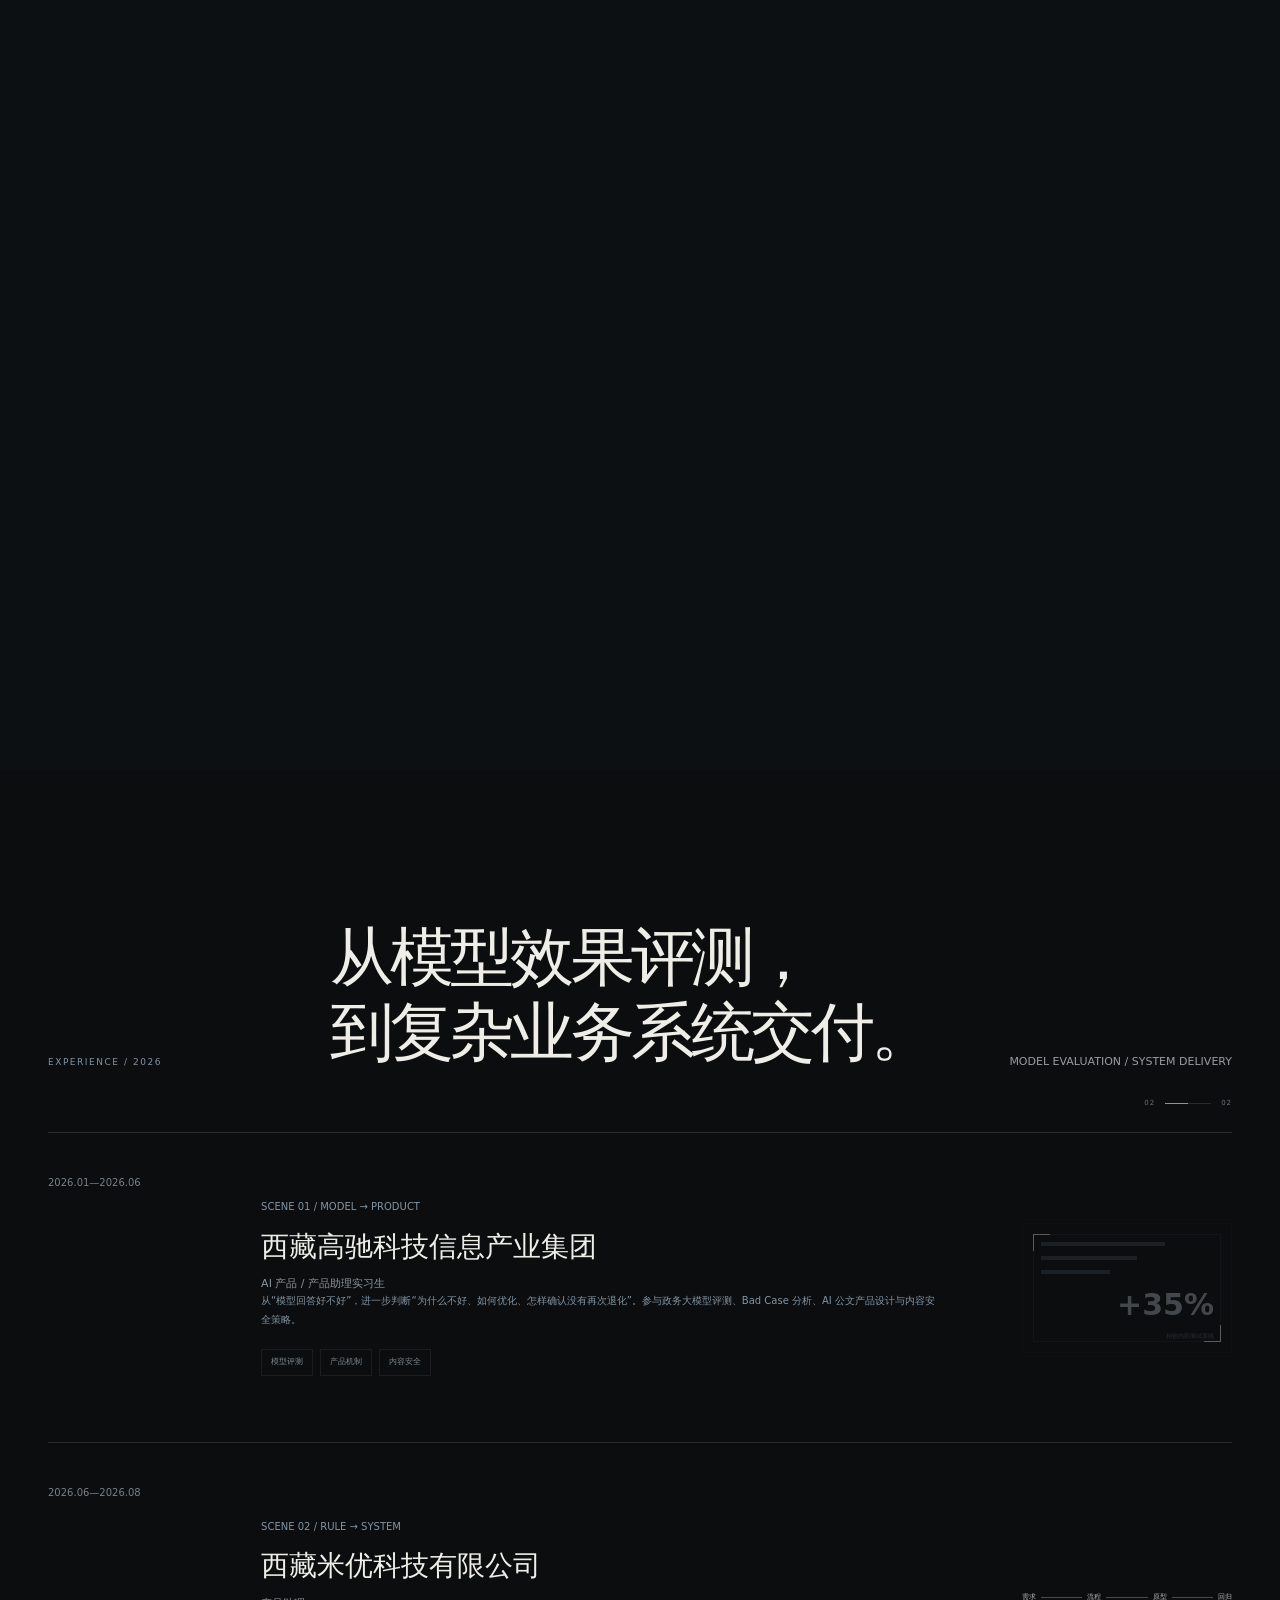
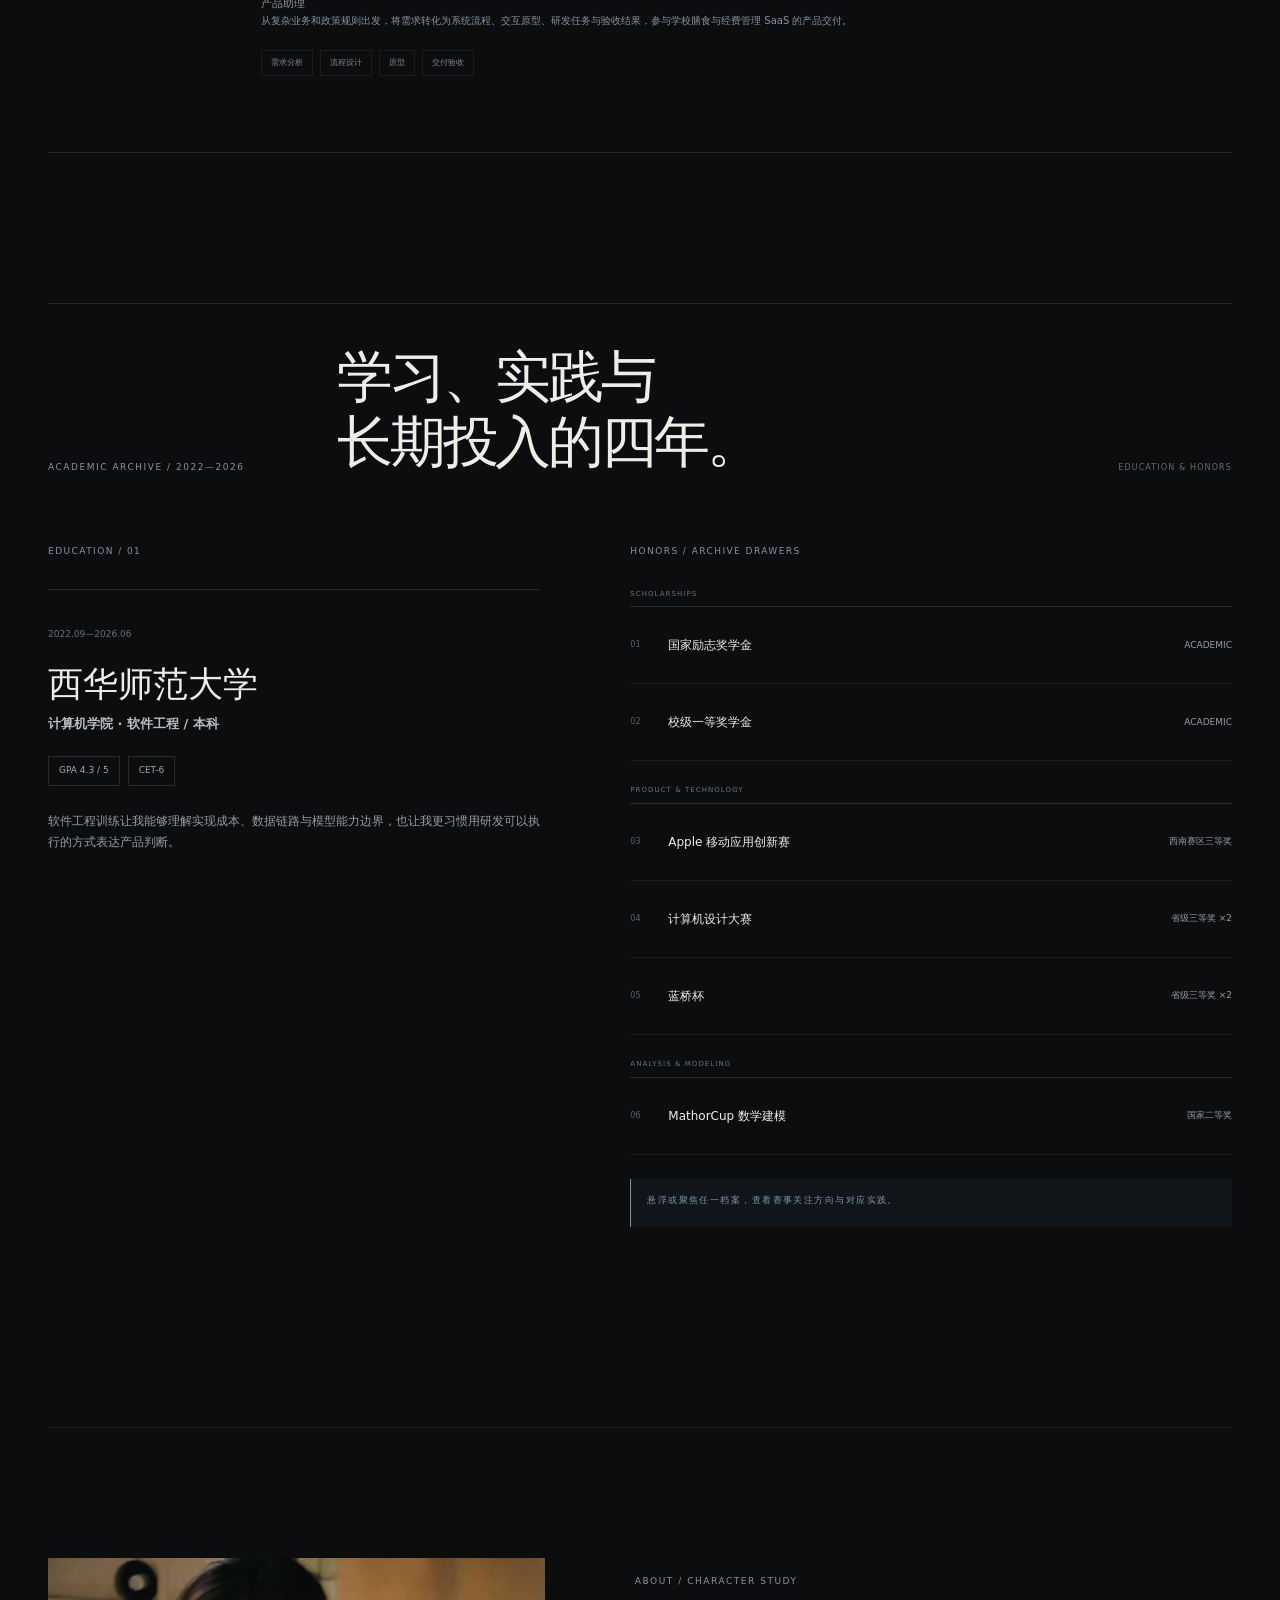
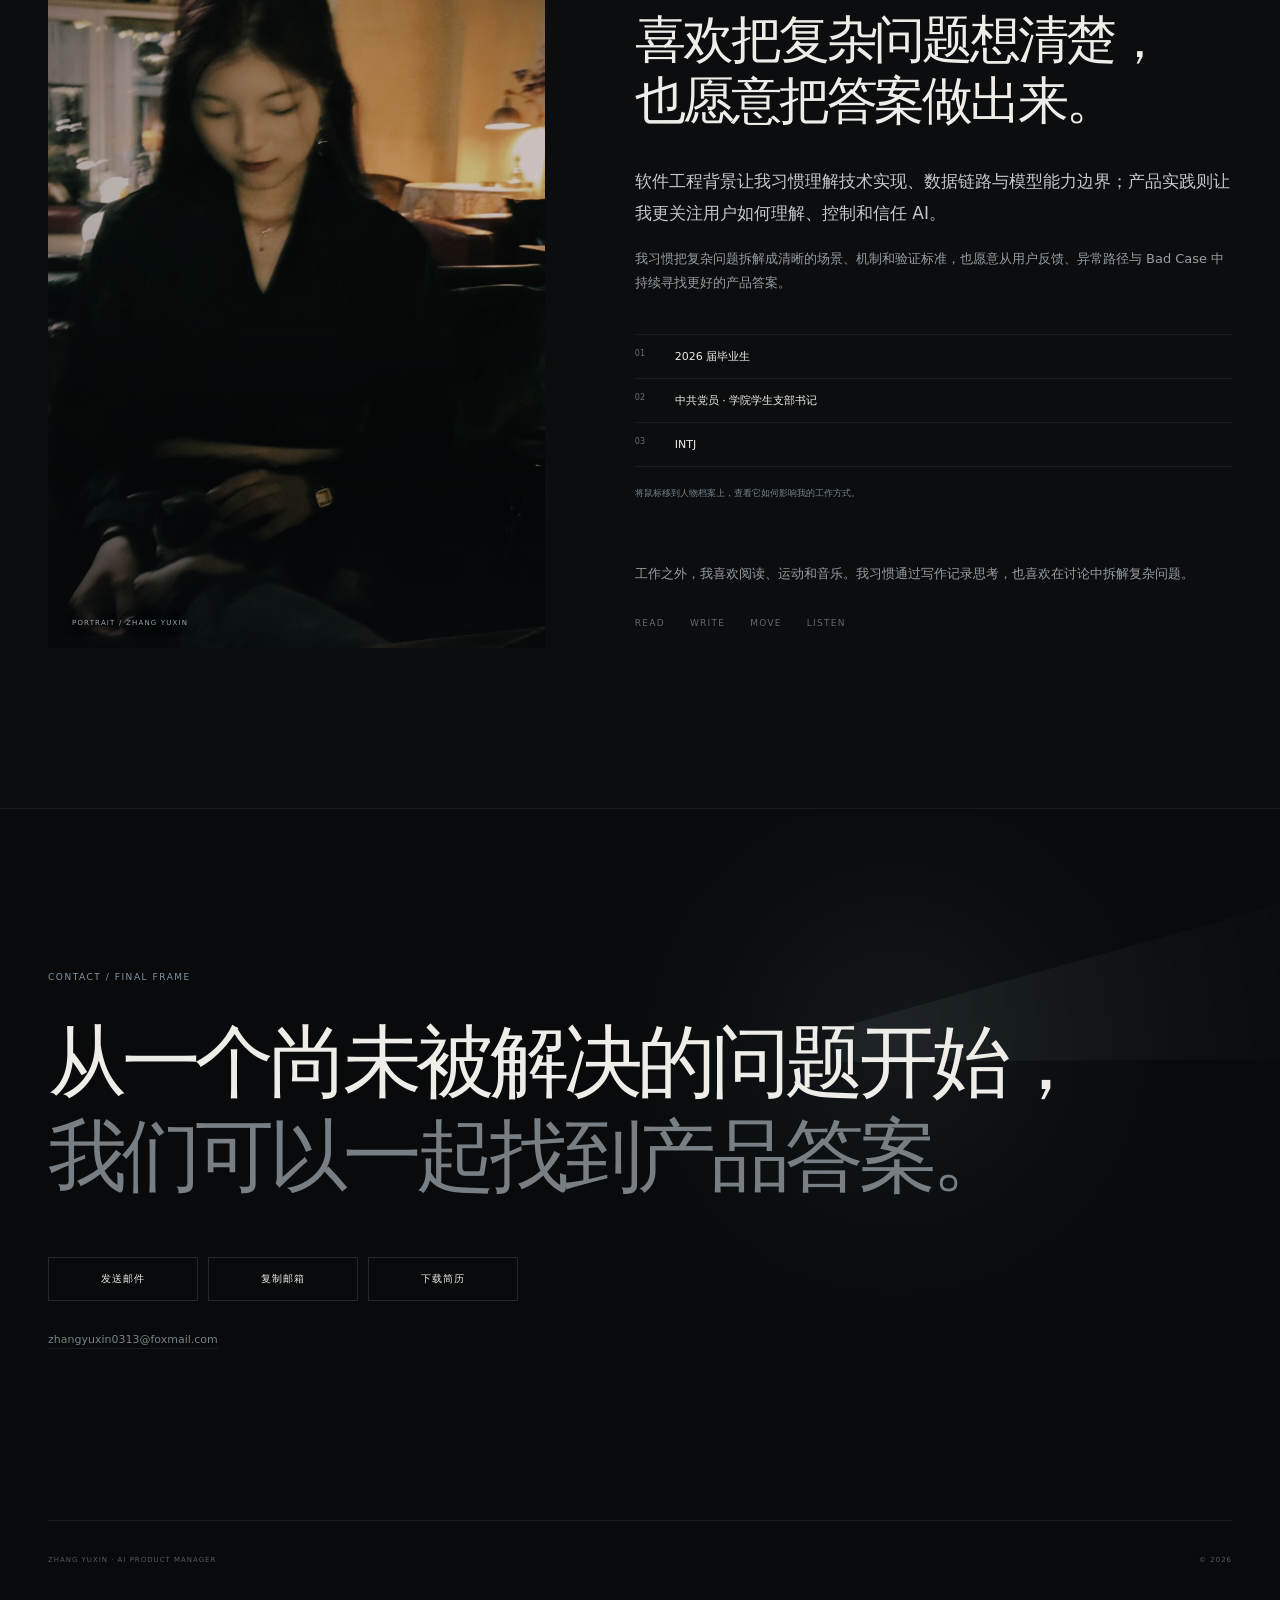
==== commit b166885d: "Add daylight themes and project accents" ====
--- a/index.html
+++ b/index.html
@@ -7,18 +7,19 @@
   <meta name="theme-color" content="#0b0d0f">
   <title>章雨馨｜AI 应用产品经理</title>
   <link rel="icon" href="data:image/svg+xml,%3Csvg xmlns='http://www.w3.org/2000/svg' viewBox='0 0 64 64'%3E%3Crect width='64' height='64' rx='16' fill='%230b0d0f'/%3E%3Cpath d='M18 18h28v7L28 46h18v7H18v-7l18-21H18z' fill='%23eeede8'/%3E%3C/svg%3E">
-  <link rel="stylesheet" href="styles.css"><script src="app.js" defer></script>
+  <script>try{document.documentElement.dataset.theme=localStorage.getItem('portfolio-theme')==='day'?'day':'night'}catch{document.documentElement.dataset.theme='night'}</script>
+  <link rel="stylesheet" href="styles.css"><link rel="stylesheet" href="theme.css"><script src="app.js" defer></script><script src="theme.js" defer></script>
 </head>
-<body>
+<body class="home">
   <a class="skip-link" href="#main">跳到主要内容</a>
   <div class="opening" data-opening aria-hidden="true"><div class="opening-mark"><span>ZHANG YUXIN</span><i></i><small>PORTFOLIO / 2026</small></div></div>
   <div class="grain" aria-hidden="true"></div><div class="progress" aria-hidden="true"><i data-progress></i></div>
   <header class="site-header" data-header>
     <a class="brand" href="#top"><strong>章雨馨</strong><span>AI PRODUCT MANAGER</span></a>
-    <nav class="desktop-nav" aria-label="主导航"><a href="#work">案例</a><a href="#method">方法</a><a href="#experience">经历</a><a href="#about">关于</a><a href="#contact">联系</a><a class="nav-resume" href="assets/zhangyuxin-ai-product-manager.pdf" download>简历</a></nav>
+    <nav class="desktop-nav" aria-label="主导航"><a href="#work">案例</a><a href="#method">方法</a><a href="#experience">经历</a><a href="#about">关于</a><a href="#contact">联系</a><a class="nav-resume" href="assets/zhangyuxin-ai-product-manager.pdf" download>简历</a><button class="theme-toggle" type="button" data-theme-toggle aria-label="切换至白天主题"><span data-theme-icon aria-hidden="true">☼</span><small data-theme-label>白昼</small></button></nav>
     <button class="menu-button" type="button" aria-label="打开导航" aria-expanded="false" data-menu-button><span></span><span></span></button>
   </header>
-  <nav class="mobile-nav" aria-label="移动端导航" data-mobile-nav><p>INDEX / 2026</p><a href="#work"><small>01</small>案例</a><a href="#method"><small>02</small>方法</a><a href="#experience"><small>03</small>经历</a><a href="#about"><small>04</small>关于</a><a href="#contact"><small>05</small>联系</a><a class="mobile-resume" href="assets/zhangyuxin-ai-product-manager.pdf" download>下载简历</a></nav>
+  <nav class="mobile-nav" aria-label="移动端导航" data-mobile-nav><p>INDEX / 2026</p><a href="#work"><small>01</small>案例</a><a href="#method"><small>02</small>方法</a><a href="#experience"><small>03</small>经历</a><a href="#about"><small>04</small>关于</a><a href="#contact"><small>05</small>联系</a><button class="theme-toggle" type="button" data-theme-toggle aria-label="切换至白天主题"><span data-theme-icon aria-hidden="true">☼</span><small data-theme-label>白昼</small></button><a class="mobile-resume" href="assets/zhangyuxin-ai-product-manager.pdf" download>下载简历</a></nav>
   <main id="main">
     <section class="hero" id="top" data-section>
       <canvas class="hero-canvas" data-terrain aria-hidden="true"></canvas><div class="hero-vignette" aria-hidden="true"></div>
--- a/theme.css
+++ b/theme.css
@@ -0,0 +1,92 @@
+/* Shared day / night controls. Night remains the portfolio's default signature. */
+.theme-toggle{display:inline-flex;align-items:center;justify-content:center;gap:8px;min-width:70px;padding:8px 10px;border:1px solid var(--line);background:transparent;color:var(--muted);cursor:pointer;transition:background .3s,color .3s,border-color .3s,transform .3s var(--ease)}
+.theme-toggle span{font-family:Georgia,"Times New Roman",serif;font-size:14px;line-height:1}.theme-toggle small{padding:0;color:inherit;font-size:7px;letter-spacing:.12em}.theme-toggle:hover,.theme-toggle:focus-visible{border-color:var(--accent);color:var(--ink);transform:translateY(-1px);outline:none}.case-actions{justify-self:end;display:flex;align-items:center;gap:10px}.case-actions .resume{justify-self:auto}
+body.cielo{--accent:#aaa2c7;--accent-2:#cbc4df}body.gov{--accent:#b5a071;--accent-rgb:181,160,113}body.saas{--accent:#8fa68f;--accent-rgb:143,166,143}
+html,body,.site-header,.case-nav,.mobile-nav,.hero,.case-hero,.featured,.other-work,.method,.contact,.questions,.chapter,.evidence,.closing{transition:background-color .55s var(--ease),color .55s var(--ease),border-color .55s var(--ease)}
+
+html[data-theme="day"]{color-scheme:light;background:#e7e6e1}
+html[data-theme="day"] body{--bg:#e7e6e1;--surface:#dcddd9;--surface-2:#d3d5d2;--surface-3:#c9ccca;--ink:#191b1d;--muted:#5f6668;--dim:#7b8080;--line:rgba(25,27,29,.19);--line-soft:rgba(25,27,29,.1);background:var(--bg);color:var(--ink)}
+html[data-theme="day"] body.home{--accent:#597486;--accent-2:#456579}
+html[data-theme="day"] body.cielo{--accent:#716a90;--accent-2:#5d567e}
+html[data-theme="day"] body.gov{--accent:#876f43;--accent-rgb:135,111,67}
+html[data-theme="day"] body.saas{--accent:#607760;--accent-rgb:96,119,96}
+html[data-theme="day"] body.pet-home{--accent:#a36f79;--accent-rgb:163,111,121;--bg:#e9e4e2;background:var(--bg)}
+html[data-theme="day"] .grain{opacity:.022;mix-blend-mode:multiply}
+html[data-theme="day"] .site-header.is-scrolled,html[data-theme="day"] .case-nav.is-scrolled,html[data-theme="day"] .pet-home .case-nav.is-scrolled{background:rgba(231,230,225,.84);border-color:var(--line-soft)}
+html[data-theme="day"] .mobile-nav{background:rgba(231,230,225,.98)}
+html[data-theme="day"] .desktop-nav a,html[data-theme="day"] .case-nav .back span,html[data-theme="day"] .case-nav>p{color:#555d60}
+
+/* Homepage: a bright editorial room, with media cards kept as dark frames. */
+html[data-theme="day"] .home .opening{background:#e1e1dc}
+html[data-theme="day"] .home .hero{background:#e4e4df}
+html[data-theme="day"] .home .hero-canvas{opacity:.34;filter:contrast(.72)}
+html[data-theme="day"] .home .hero-vignette{background:radial-gradient(circle at 72% 46%,transparent 0,rgba(231,230,225,.04) 28%,rgba(231,230,225,.73) 78%),linear-gradient(90deg,#e4e4df 0,rgba(228,228,223,.9) 35%,transparent 72%),linear-gradient(0deg,#e4e4df 0,transparent 20%)}
+html[data-theme="day"] .home .featured{background:linear-gradient(#e7e6e1,#dedfdb 55%,#e7e6e1)}
+html[data-theme="day"] .home .other-work{background:#e7e6e1}
+html[data-theme="day"] .home .method{background:#dedfdb}
+html[data-theme="day"] .home .timeline article:hover,html[data-theme="day"] .home .timeline article:focus,html[data-theme="day"] .home .honors li:hover,html[data-theme="day"] .home .honors li:focus,html[data-theme="day"] .home .identity div:hover,html[data-theme="day"] .home .identity div:focus,html[data-theme="day"] .home .archive-proof{background:#d9dbd8}
+html[data-theme="day"] .home .contact{background:#dadbd7}
+html[data-theme="day"] .home .contact-glow{background:radial-gradient(circle,rgba(89,116,134,.15),transparent 66%)}
+html[data-theme="day"] .home .about-copy .about-lead{color:#343a3d!important}
+html[data-theme="day"] .home .hero-intro strong{color:#303639}
+html[data-theme="day"] .home .hero-intro span{color:#596267}
+html[data-theme="day"] .home .featured-copy h2{color:#434a4e}
+html[data-theme="day"] .home .featured-need h3{color:#303639}
+html[data-theme="day"] .home :is(.featured-summary,.featured-role,.featured-need p,.focus-copy){color:#596267}
+html[data-theme="day"] .home :is(.feature-tags span,.feature-facts span){color:#52636d}
+html[data-theme="day"] .home .portrait{background:#17191b}
+html[data-theme="day"] .home .portrait-image{filter:saturate(.72) brightness(.9) contrast(1.02) sepia(.04)}
+
+/* Cielo: pale paper environment with violet mechanisms; only real media stays in a dark screen frame. */
+html[data-theme="day"] .cielo .case-hero{background:radial-gradient(circle at 74% 44%,rgba(113,106,144,.14),transparent 59%),#e7e6e1}
+html[data-theme="day"] .cielo .hero-orbit b{background:#d2cedd;color:#554f72}
+html[data-theme="day"] .cielo .hero-orbit i{background:var(--accent);box-shadow:0 0 30px rgba(113,106,144,.26)}
+html[data-theme="day"] .cielo .questions{background:#dfdfdc}
+html[data-theme="day"] .cielo .question-strip button:hover,html[data-theme="day"] .cielo .question-strip button.is-active{background:#d4d2dc}
+html[data-theme="day"] .cielo :is(.questions-head p,.scene-copy>p:not(:first-child),.scene-copy ul,.overview-grid p,.build-head p,.role-boundary p,.evidence-head p,.reflection-grid p){color:var(--muted)}
+html[data-theme="day"] .cielo .scene-index a.is-active{background:var(--accent);color:#f4f2f6}
+html[data-theme="day"] .cielo .memory-machine button{background:#dedfdb;color:var(--ink)}
+html[data-theme="day"] .cielo .memory-machine button:hover,html[data-theme="day"] .cielo .memory-machine button.is-active{background:#d3d1dc;border-color:var(--accent)}
+html[data-theme="day"] .cielo :is(.memory-machine>p,.agent-stage>p,.trust-stage>p){background:#d9dad7;color:#555e63}
+html[data-theme="day"] .cielo .trigger-orbit b{background:#cbc7d8;color:#4f496a}
+html[data-theme="day"] .cielo .trigger-orbit i{background:#dedfdb;color:#596165}
+html[data-theme="day"] .cielo .decision-gate{background:rgba(220,221,217,.96);box-shadow:0 28px 65px rgba(53,49,61,.13)}
+html[data-theme="day"] .cielo .decision-gate>p b{color:#4d5054}
+html[data-theme="day"] .cielo .decision-gate>div i{background:linear-gradient(90deg,var(--accent) var(--score),#c3c5c2 var(--score))}
+html[data-theme="day"] .cielo .director{background:#cbc7d8;border-color:var(--accent);color:#403b55}
+html[data-theme="day"] .cielo .agent{background:#dedfdb;color:var(--ink)}
+html[data-theme="day"] .cielo .agent:hover,html[data-theme="day"] .cielo .agent.is-active{background:#d2cfdb;border-color:var(--accent)}
+html[data-theme="day"] .cielo .agent i{background:#c5c1d2;color:#4e4966}
+html[data-theme="day"] .cielo .trust-rings i:nth-child(3){background:#c8c4d5}
+html[data-theme="day"] .cielo .trust-stage button{background:#dedfdb;color:var(--ink)}
+html[data-theme="day"] .cielo .trust-stage button:hover,html[data-theme="day"] .cielo .trust-stage button.is-active{background:#d2cfdb;border-color:var(--accent)}
+html[data-theme="day"] .cielo .role-boundary article{background:#dcddd9}
+html[data-theme="day"] .cielo .evidence{background:#dedfdb}
+html[data-theme="day"] .cielo .evidence-card{background:#d6d7d4!important;color:var(--ink)}
+html[data-theme="day"] .cielo .evidence-caption p{color:#586166}
+html[data-theme="day"] .cielo .shot-stage{--ink:#efeee9;--muted:#9ca5aa;color:#efeee9}
+html[data-theme="day"] .cielo .reflection{background:#e2e1dd}
+html[data-theme="day"] .cielo .reflection-statement{color:#41474a}
+
+/* Work cases: common daylight surfaces. Product screenshots and video remain framed in charcoal. */
+html[data-theme="day"] :is(.gov,.saas,.pet-home) .hero{background:radial-gradient(circle at 78% 38%,rgba(var(--accent-rgb),.17),transparent 38%),var(--bg)}
+html[data-theme="day"] :is(.gov,.saas,.pet-home) .hero-lens b{color:rgba(25,27,29,.08)}
+html[data-theme="day"] :is(.gov,.saas,.pet-home) .chapter.dark,html[data-theme="day"] :is(.gov,.saas,.pet-home) .evidence-chapter{background:#dedfdb}
+html[data-theme="day"] :is(.gov,.saas,.pet-home) :is(.eval-flow,.case-sheet,.result-card,.impact-panel,.prototype-card,.matrix,.regression,.state-propagation,.validation-studio,.document-proof,.workstream-nav,.safety-panel,.artifact-card,.implementation-card,.pet-need-grid article,.pet-scene-cinema,.pet-module-reel,.pet-ai-stage,.pet-delivery-board,.pet-proof-strip article,.platform-proof,.award-card){background-color:#dcddd9}
+html[data-theme="day"] :is(.gov,.saas,.pet-home) :is(.track-tabs button,.state-controls button,.validation-tabs button,.safety-controls button,.pet-scene-menu button,.pet-ai-context button,.pet-delivery-steps button):hover,html[data-theme="day"] :is(.gov,.saas,.pet-home) :is(.track-tabs button,.state-controls button,.validation-tabs button,.safety-controls button,.pet-scene-menu button,.pet-ai-context button,.pet-delivery-steps button).is-active{background:rgba(var(--accent-rgb),.13)}
+html[data-theme="day"] :is(.gov,.saas,.pet-home) :is(.eval-steps button,.source-mark,.artifact-cover){background:#d2d4d1}
+html[data-theme="day"] :is(.gov,.saas,.pet-home) :is(.hero-summary,.overview-title p,.chapter-head p,.scope-grid p,.track-output,.impact-output,.reel-output,.material-note,.pet-reflection-lead){color:var(--muted)}
+
+/* Pet Home keeps the warmer daylight stock and dark phone / film frames. */
+html[data-theme="day"] .pet-home :is(.pet-v2-hero,.pet-system-v2,.pet-ai-v2,.pet-delivery-v2){background:radial-gradient(circle at 65% 20%,rgba(var(--accent-rgb),.13),transparent 32%),var(--bg)}
+html[data-theme="day"] .pet-home .pet-home-v2 .chapter.dark{background:#e0dcda}
+html[data-theme="day"] .pet-home .pet-module-reel article.is-active{background:radial-gradient(circle at 35% 48%,rgba(var(--accent-rgb),.15),transparent 48%),#d8d4d2}
+html[data-theme="day"] .pet-home .pet-history-note{background:rgba(var(--accent-rgb),.08);color:#66585c}
+html[data-theme="day"] .pet-home .pet-defense-screen{background:#100e10}
+html[data-theme="day"] .pet-home .pet-defense-film figcaption strong{color:#463d40}
+html[data-theme="day"] .pet-home .pet-profile-core strong{color:#5f474d}
+html[data-theme="day"] .pet-home .pet-profile-core small{color:#6f6064}
+
+@media(max-width:1000px){.desktop-nav .theme-toggle{display:none}.mobile-nav .theme-toggle{margin-top:18px;width:100%;padding:13px}.case-actions{gap:6px}.case-actions .theme-toggle{min-width:40px;padding:8px}.case-actions .theme-toggle small{display:none}}
+@media(max-width:720px){.case-actions .resume{padding-inline:10px}.theme-toggle{min-width:42px}}
+@media(prefers-reduced-motion:reduce){html,body,.site-header,.case-nav,.mobile-nav,.hero,.case-hero,.featured,.other-work,.method,.contact,.questions,.chapter,.evidence,.closing{transition:none}}
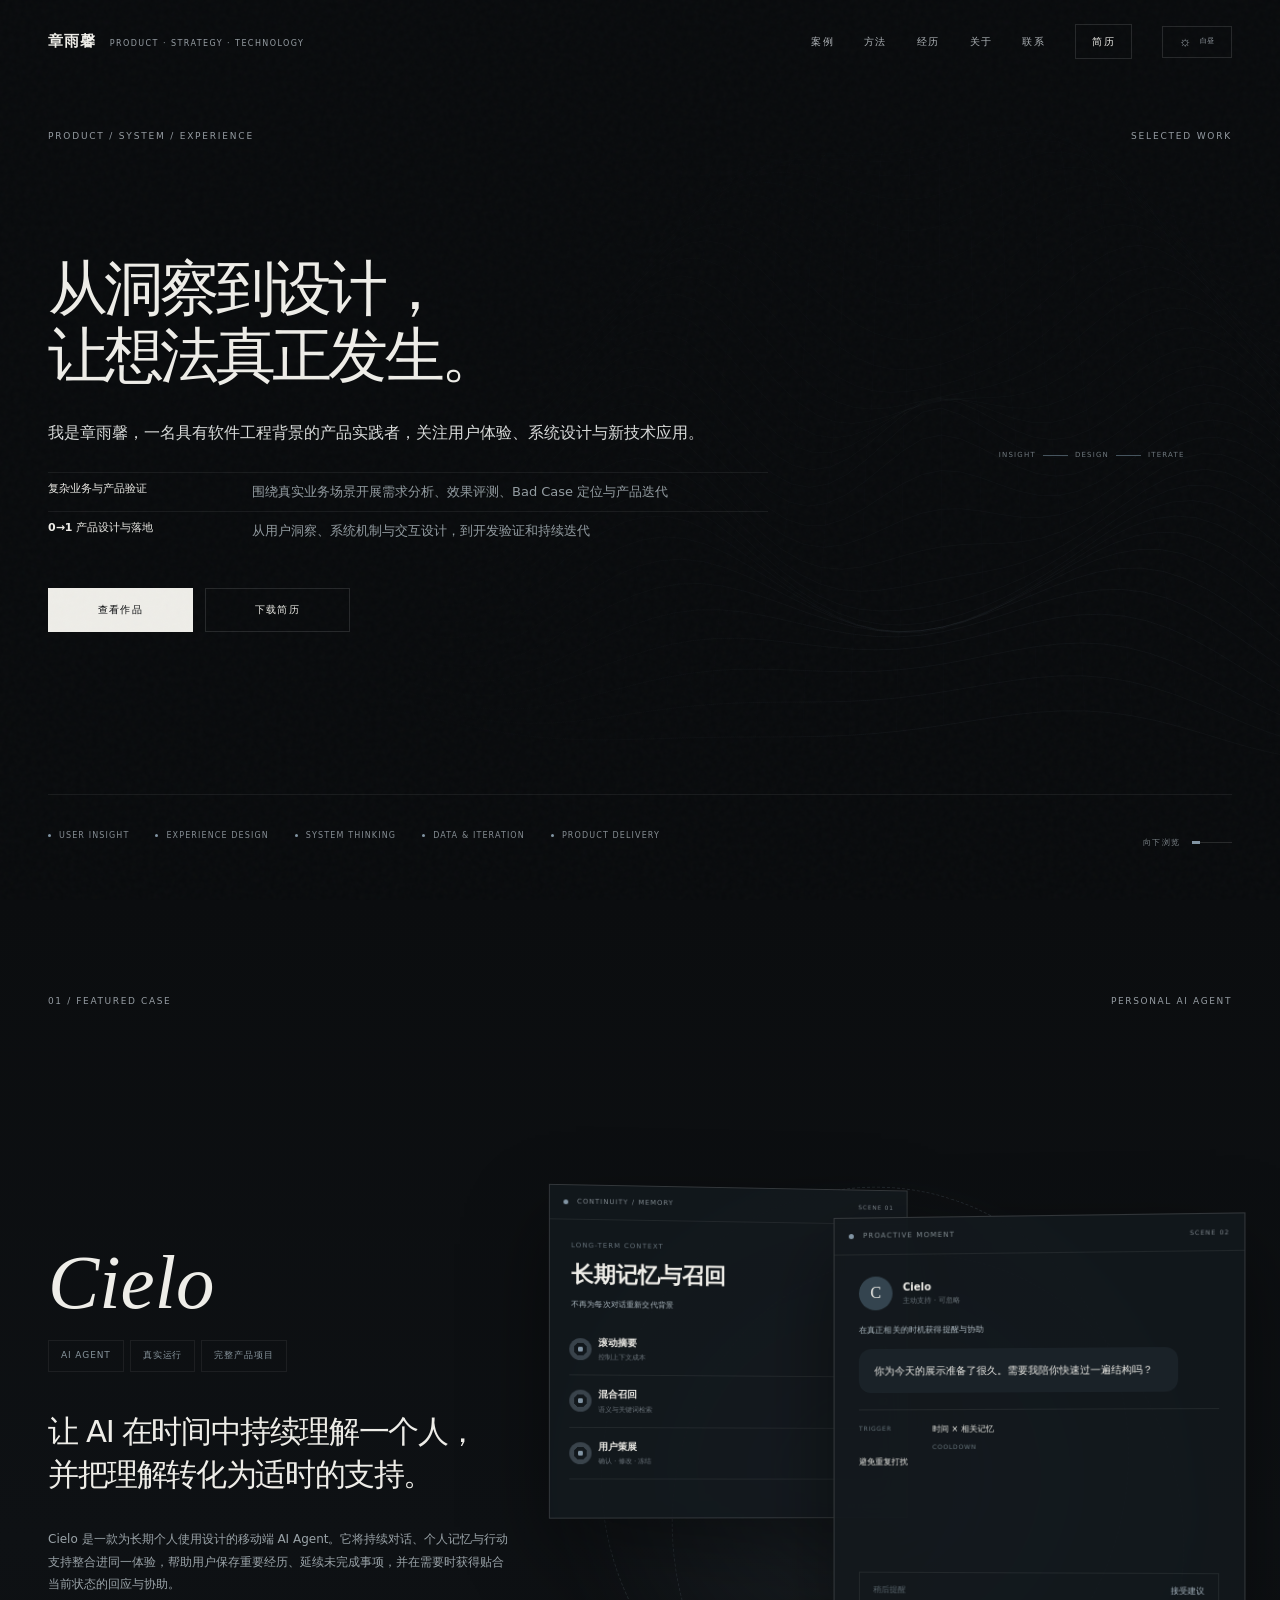
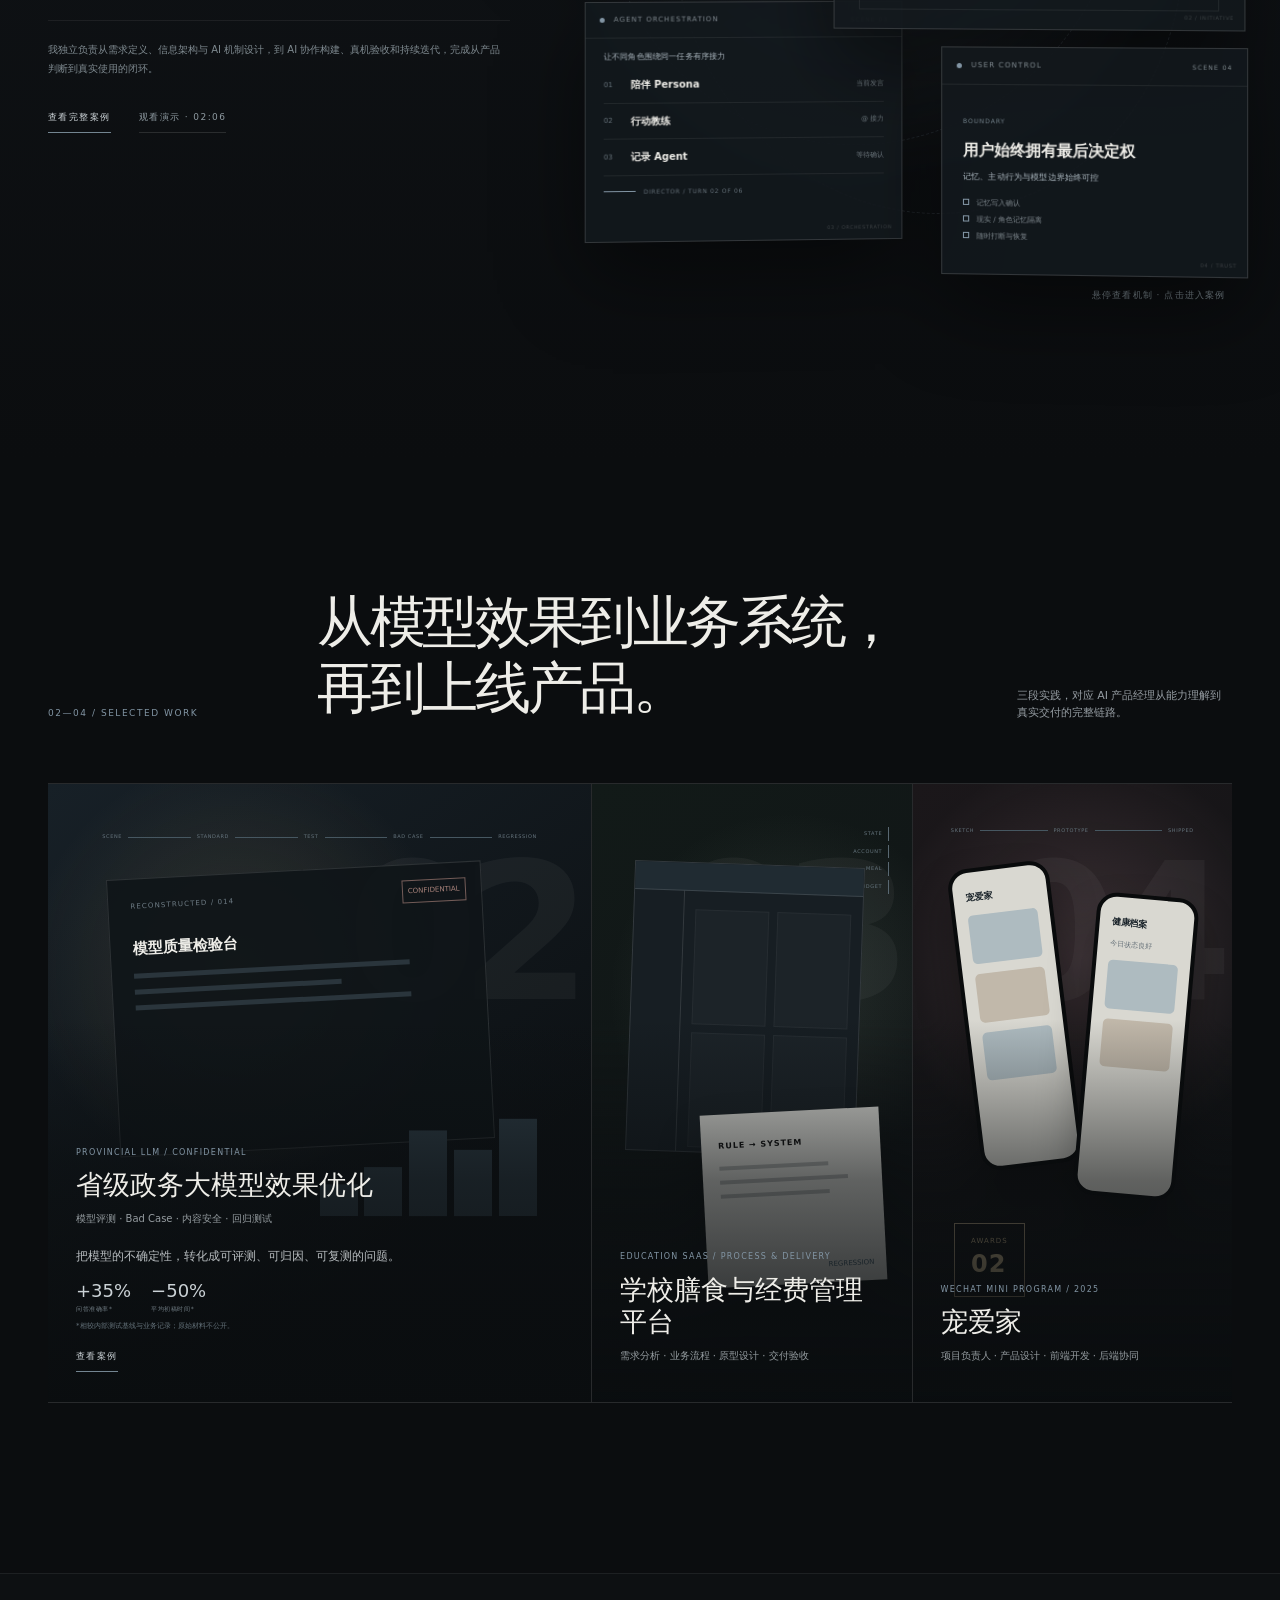
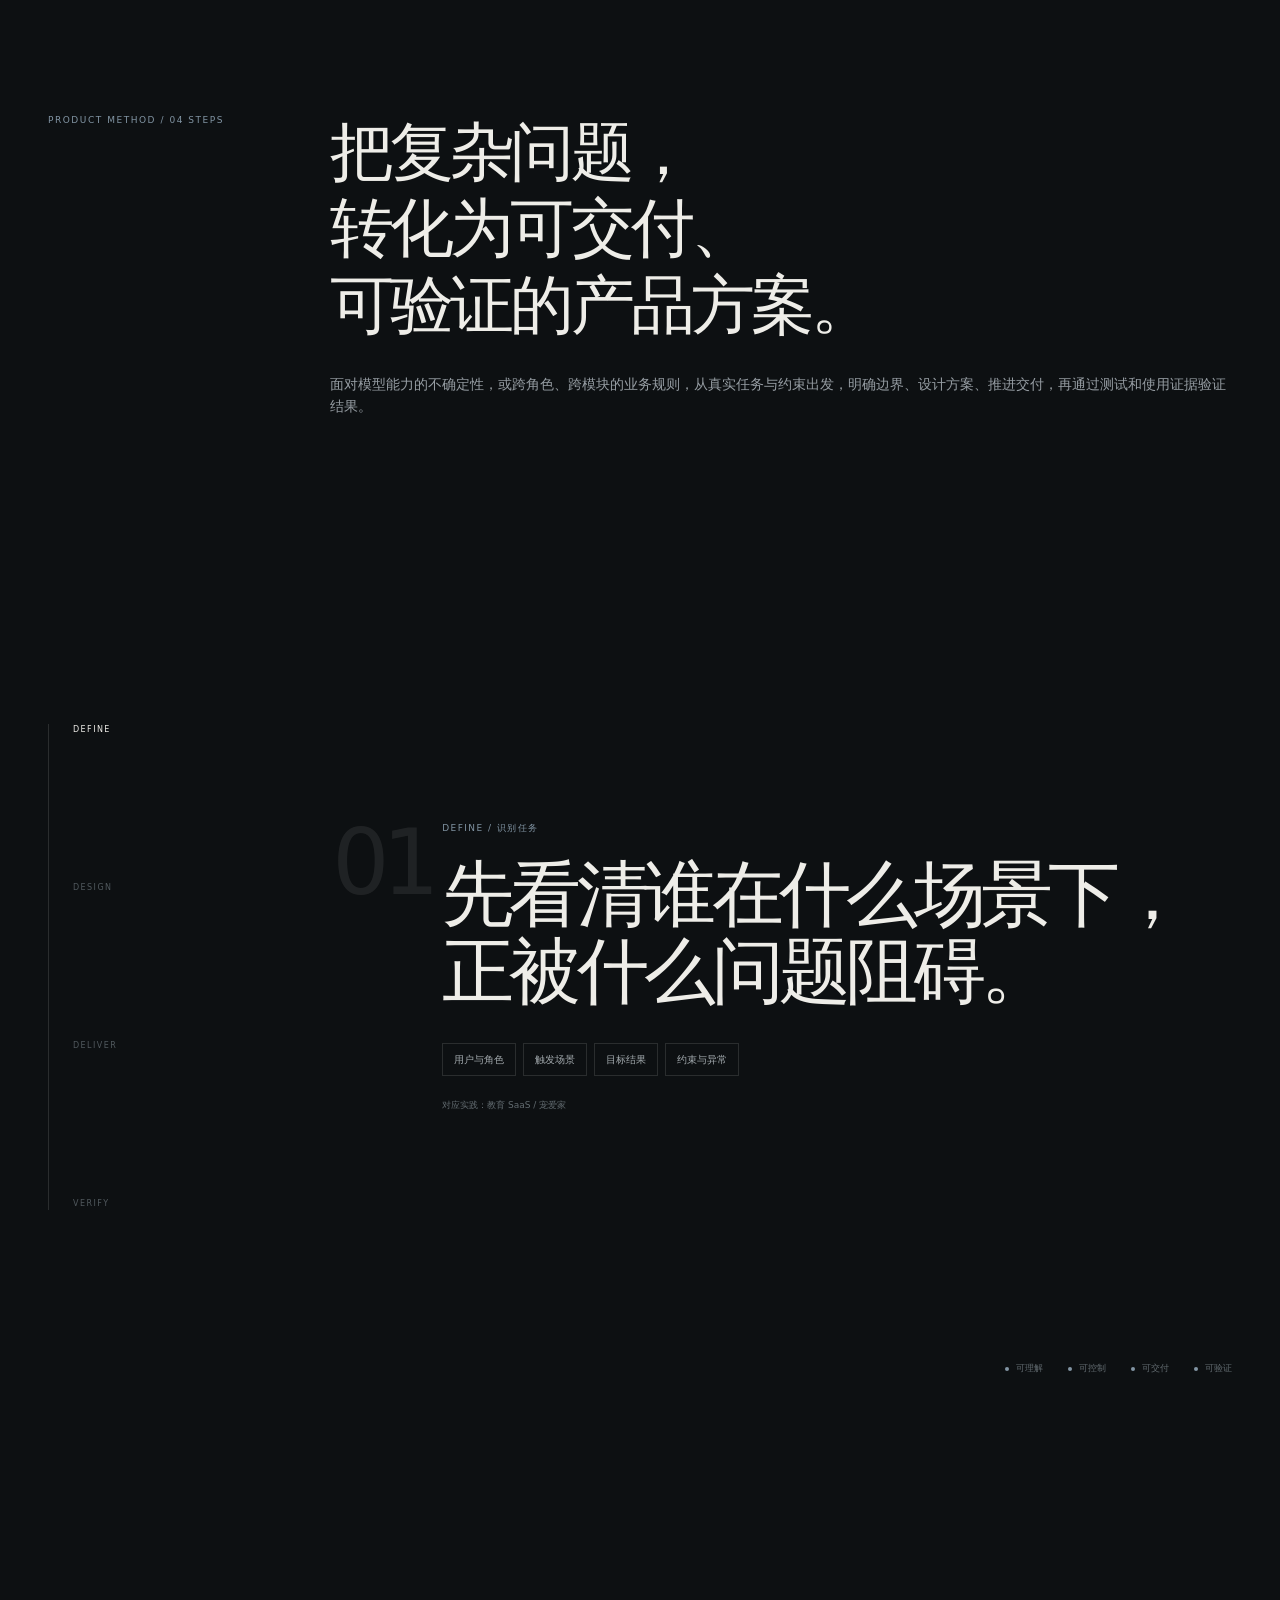
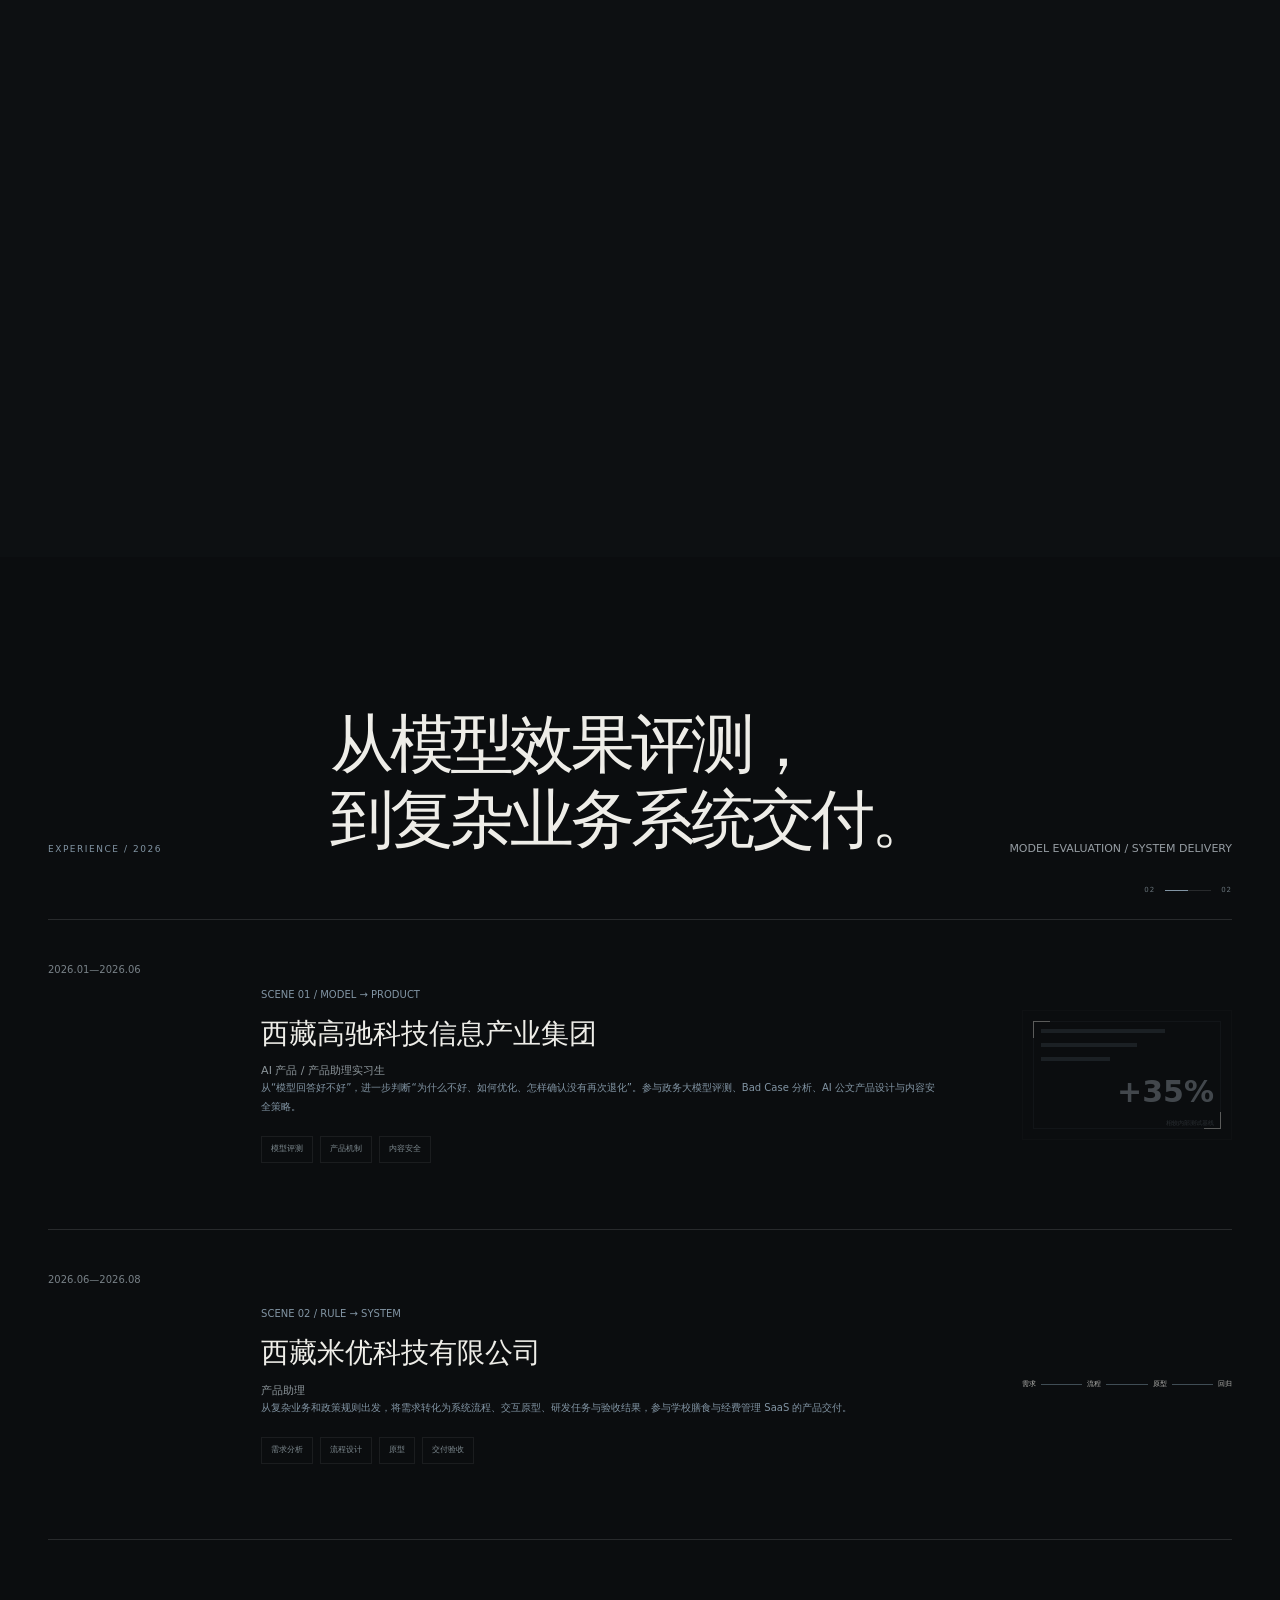
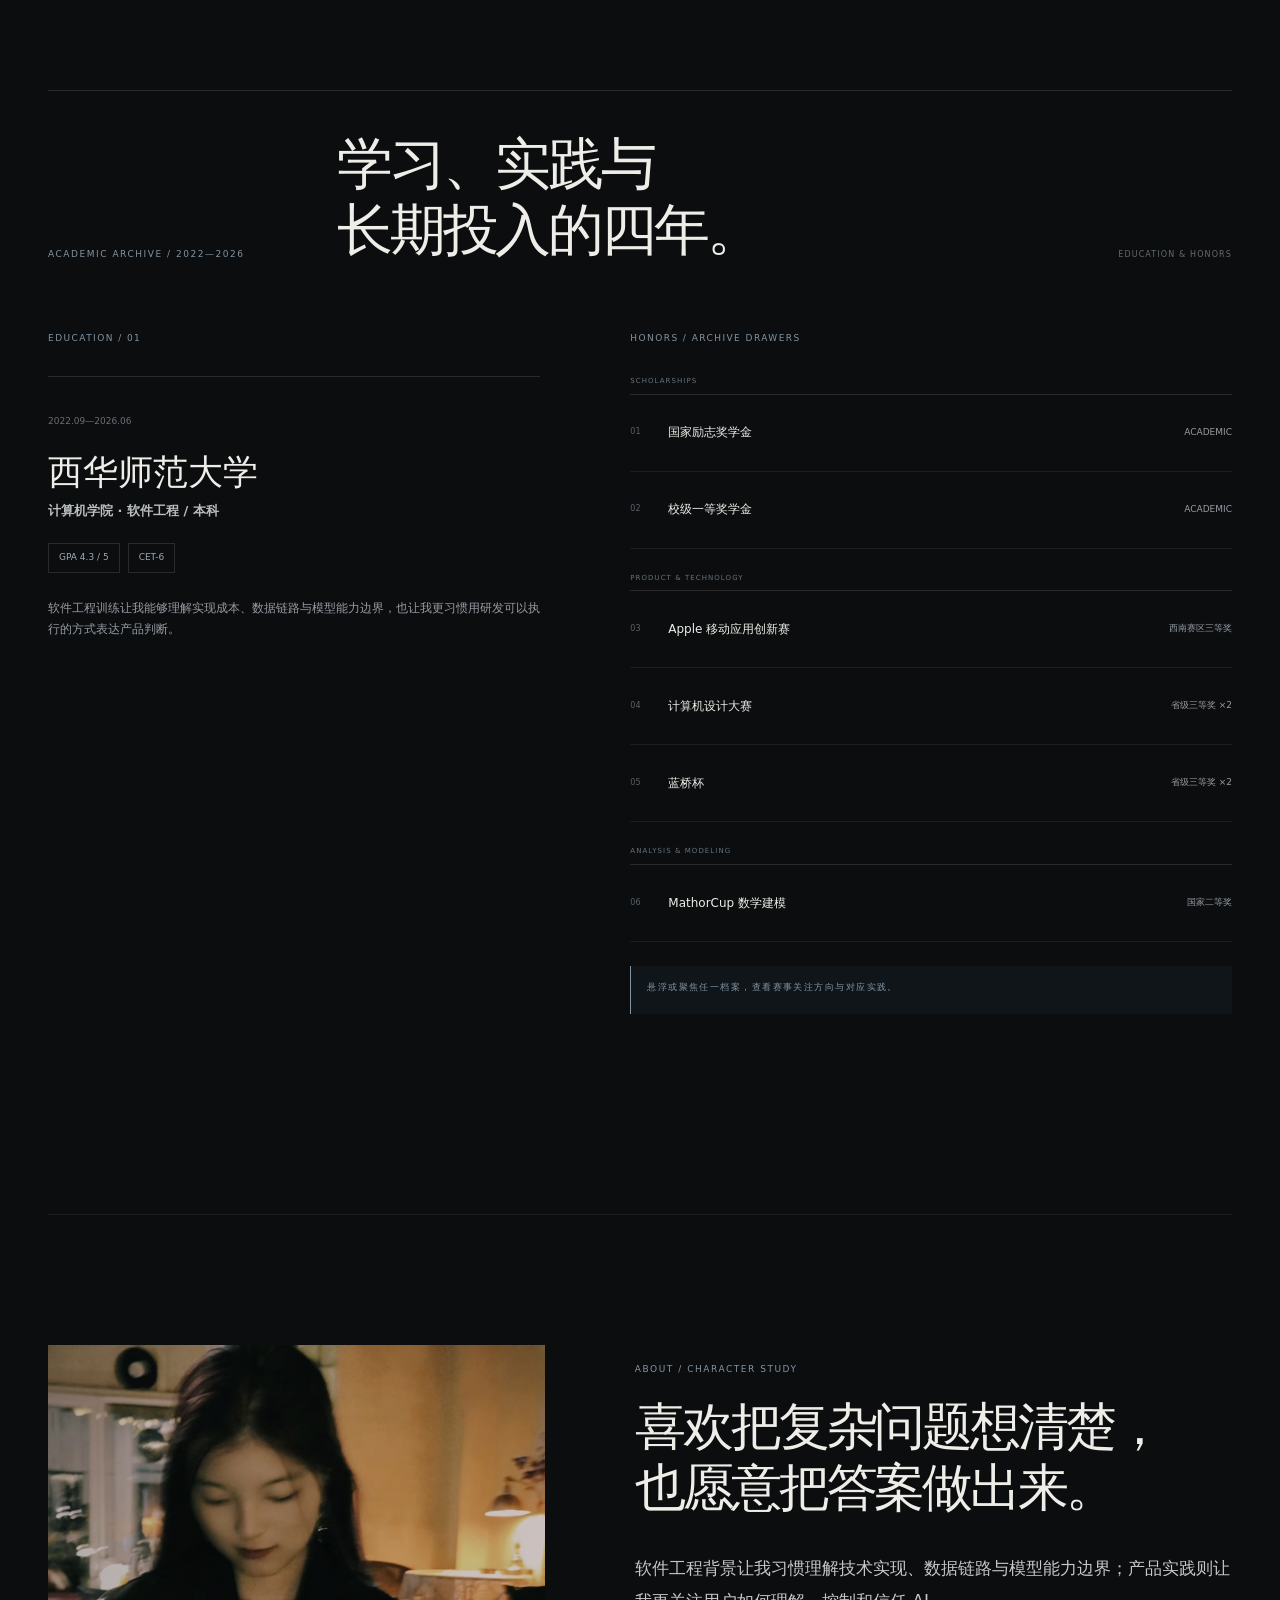
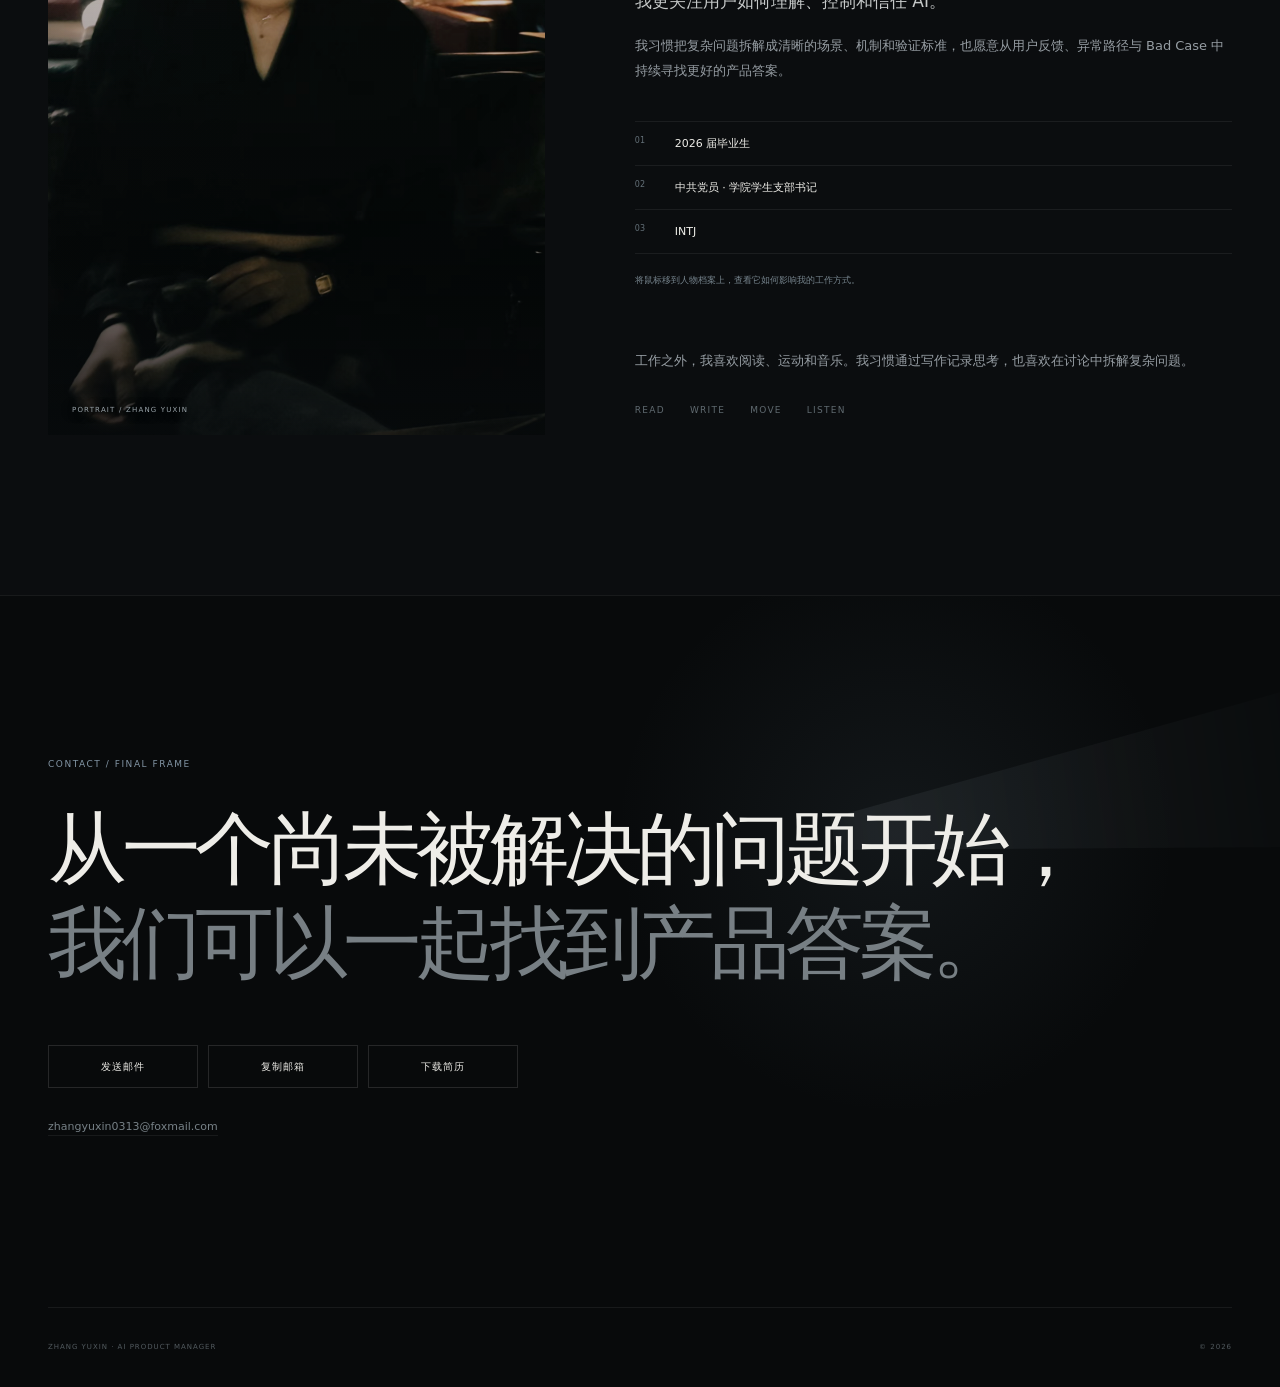
==== commit 0722e6e7: "Update portfolio positioning and hero layout" ====
--- a/index.html
+++ b/index.html
@@ -15,7 +15,7 @@
   <div class="opening" data-opening aria-hidden="true"><div class="opening-mark"><span>ZHANG YUXIN</span><i></i><small>PORTFOLIO / 2026</small></div></div>
   <div class="grain" aria-hidden="true"></div><div class="progress" aria-hidden="true"><i data-progress></i></div>
   <header class="site-header" data-header>
-    <a class="brand" href="#top"><strong>章雨馨</strong><span>AI PRODUCT MANAGER</span></a>
+    <a class="brand" href="#top"><strong>章雨馨</strong><span>PRODUCT · STRATEGY · TECHNOLOGY</span></a>
     <nav class="desktop-nav" aria-label="主导航"><a href="#work">案例</a><a href="#method">方法</a><a href="#experience">经历</a><a href="#about">关于</a><a href="#contact">联系</a><a class="nav-resume" href="assets/zhangyuxin-ai-product-manager.pdf" download>简历</a><button class="theme-toggle" type="button" data-theme-toggle aria-label="切换至白天主题"><span data-theme-icon aria-hidden="true">☼</span><small data-theme-label>白昼</small></button></nav>
     <button class="menu-button" type="button" aria-label="打开导航" aria-expanded="false" data-menu-button><span></span><span></span></button>
   </header>
@@ -24,11 +24,10 @@
     <section class="hero" id="top" data-section>
       <canvas class="hero-canvas" data-terrain aria-hidden="true"></canvas><div class="hero-vignette" aria-hidden="true"></div>
       <div class="hero-inner shell">
-        <p class="hero-index enter"><span>PORTFOLIO / 2026</span><span>AI APPLICATIONS</span></p>
-        <div class="hero-copy"><p class="hero-name enter">章雨馨</p><p class="hero-role enter">AI PRODUCT MANAGER / PRODUCT BUILDER</p><h1 class="enter">把模型能力，<br>做成可验证的产品。</h1><div class="hero-intro enter"><strong>我是章雨馨，一名具有软件工程背景的 AI 应用产品经理。</strong><span>参与政务大模型效果优化与内容安全设计，独立负责 Cielo 个人智能体的产品设计与持续迭代，并在模型评测、长期记忆、Agent 协作和完整产品交付中积累了实践经验。</span></div><div class="hero-actions enter"><a href="#work">查看作品</a><a href="assets/zhangyuxin-ai-product-manager.pdf" download>下载简历</a></div></div>
-        <div class="capability-index enter"><span data-capability-copy="定义效果标准、分析 Bad Case，并用回归测试验证优化是否真实有效。">MODEL EVALUATION</span><span data-capability-copy="围绕跨会话遗忘、召回噪声与上下文成本设计长期记忆机制。">RAG &amp; MEMORY</span><span data-capability-copy="设计 Agent 的触发、协作、权限与用户打断机制。">AGENT DESIGN</span><span data-capability-copy="把需求转化为流程、原型、研发任务与验收结果。">PRODUCT DELIVERY</span></div>
-        <p class="capability-note enter" data-capability-note>从真实任务、能力边界与验证标准出发，把不确定的 AI 能力转化为产品机制。</p>
-        <div class="hero-signal enter" aria-hidden="true"><span>EVALUATE</span><i></i><span>DESIGN</span><i></i><span>VERIFY</span></div>
+        <p class="hero-index enter"><span>PRODUCT / SYSTEM / EXPERIENCE</span><span>SELECTED WORK</span></p>
+        <div class="hero-copy"><h1 class="enter">从洞察到设计，<br>让想法真正发生。</h1><div class="hero-intro enter"><strong>我是章雨馨，一名具有软件工程背景的产品实践者，关注用户体验、系统设计与新技术应用。</strong><div class="hero-project-lines"><p><b>复杂业务与产品验证</b><span>围绕真实业务场景开展需求分析、效果评测、Bad Case 定位与产品迭代</span></p><p><b>0→1 产品设计与落地</b><span>从用户洞察、系统机制与交互设计，到开发验证和持续迭代</span></p></div></div><div class="hero-actions enter"><a href="#work">查看作品</a><a href="assets/zhangyuxin-ai-product-manager.pdf" download>下载简历</a></div></div>
+        <div class="capability-index enter"><span>USER INSIGHT</span><span>EXPERIENCE DESIGN</span><span>SYSTEM THINKING</span><span>DATA &amp; ITERATION</span><span>PRODUCT DELIVERY</span></div>
+        <div class="hero-signal enter" aria-hidden="true"><span>INSIGHT</span><i></i><span>DESIGN</span><i></i><span>ITERATE</span></div>
         <a class="scroll-cue" href="#work"><span>向下浏览</span><i></i></a>
       </div>
     </section>
@@ -36,20 +35,20 @@
     <section class="featured" id="work" data-section>
       <div class="chapter-label shell reveal"><span>01 / FEATURED CASE</span><span>PERSONAL AI AGENT</span></div>
       <div class="featured-stage shell" data-featured>
-        <div class="featured-copy reveal"><p class="serif">Cielo</p><h2>持续使用中的 AI 伴侣<br>与个人智能体</h2><p class="featured-thesis">让 AI 从一次对话，<br>走进持续发生的生活。</p><div class="featured-need"><span>用户需求 / PRODUCT NEED</span><h3>让 AI 在一次次对话中，持续理解同一个人。</h3><p>面向希望长期使用 AI 进行对话、记录与行动支持的人，Cielo 让经历、偏好和未完成事项能够跨越会话延续，并在用户可控的边界内提供适时的主动支持。</p></div><p class="featured-summary">从真实使用中的遗忘、错误召回、主动打扰与多角色协作问题出发，设计长期记忆、主动触发、多 Agent 协作和用户边界机制，并在长期使用中持续验证和迭代。</p><p class="featured-role">独立产品负责人 · AI 机制与交互设计 · Vibe Coding 落地 · 持续使用迭代</p><div class="feature-facts"><span>MOBILE APP</span><span>DEPLOYED SERVICE</span><span>OTA ITERATION</span><span>LONG-TERM USE</span></div><p class="focus-copy" data-focus-copy>一次对话结束后，关系如何继续？用分层记忆、混合召回与用户策展维持连续性。</p><div class="featured-actions"><a class="text-link" href="cases/cielo.html">查看案例</a><a class="text-link" href="cases/cielo.html#demo">观看演示 · 02:06</a></div></div>
-        <div class="cielo-visual reveal" data-cielo-visual tabindex="0" role="link" aria-label="进入 Cielo 完整案例">
+        <div class="featured-copy reveal"><p class="serif">Cielo</p><div class="feature-tags" aria-label="项目标签"><span>AI AGENT</span><span>真实运行</span><span>完整产品项目</span></div><p class="featured-thesis">让 AI 在时间中持续理解一个人，<br>并把理解转化为适时的支持。</p><p class="featured-summary">Cielo 是一款为长期个人使用设计的移动端 AI Agent。它将持续对话、个人记忆与行动支持整合进同一体验，帮助用户保存重要经历、延续未完成事项，并在需要时获得贴合当前状态的回应与协助。</p><p class="featured-closure">我独立负责从需求定义、信息架构与 AI 机制设计，到 AI 协作构建、真机验收和持续迭代，完成从产品判断到真实使用的闭环。</p><div class="featured-actions"><a class="text-link" href="cases/cielo.html">查看完整案例</a><a class="text-link" href="cases/cielo.html#demo">观看演示 · 02:06</a></div></div>
+        <div class="cielo-visual reveal" data-cielo-visual aria-label="Cielo 的四项核心产品机制，点击进入完整案例">
           <div class="visual-aura" aria-hidden="true"></div>
-          <div class="ui-window memory-window" tabindex="0" data-scene="01 / CONTINUITY" data-focus="memory" data-copy="一次对话结束后，关系如何继续？用分层记忆、混合召回与用户策展维持连续性。"><div class="window-top"><i></i><span>CONTINUITY / MEMORY</span><small>SCENE 01</small></div><div class="memory-title"><small>LONG-TERM CONTEXT</small><strong>长期记忆与召回</strong></div><div class="memory-list"><p><i></i><span><b>滚动摘要</b><small>控制上下文成本</small></span><em>01</em></p><p><i></i><span><b>混合召回</b><small>语义与关键词检索</small></span><em>02</em></p><p><i></i><span><b>用户策展</b><small>确认 · 修改 · 冻结</small></span><em>03</em></p></div></div>
-          <div class="ui-window chat-window" tabindex="0" data-scene="02 / INITIATIVE" data-focus="initiative" data-copy="AI 什么时候应该主动，什么时候应该保持沉默？用相关性、冷却与打断机制约束主动行为。"><div class="window-top"><i></i><span>PROACTIVE MOMENT</span><small>SCENE 02</small></div><div class="chat-person"><span>C</span><div><b>Cielo</b><small>主动消息 · 可忽略</small></div></div><div class="chat-line bot">你为今天的展示准备了很久。需要我陪你快速过一遍结构吗？</div><div class="initiative-rule"><span>TRIGGER</span><b>时间 × 相关记忆</b><i></i><span>COOLDOWN</span><b>避免重复打扰</b></div><div class="chat-input">稍后提醒<span>接受建议</span></div></div>
-          <div class="ui-window persona-window" tabindex="0" data-scene="03 / ORCHESTRATION" data-focus="agent" data-copy="多个 Agent 如何协作，而不是同时制造噪声？用角色调度、接力与轮次限制控制协作。"><div class="window-top"><i></i><span>AGENT ORCHESTRATION</span><small>SCENE 03</small></div><div class="persona-row"><span>01</span><b>陪伴 Persona</b><small>当前发言</small></div><div class="persona-row"><span>02</span><b>行动教练</b><small>@ 接力</small></div><div class="persona-row"><span>03</span><b>记录 Agent</b><small>等待确认</small></div><div class="handoff-line"><i></i><span>DIRECTOR / TURN 02 OF 06</span></div></div>
-          <div class="ui-window trust-window" tabindex="0" data-scene="04 / TRUST" data-focus="trust" data-copy="当 AI 更了解用户，如何确保它不越界？让权限、来源、记忆写入和用户打断始终可见。"><div class="window-top"><i></i><span>USER CONTROL</span><small>SCENE 04</small></div><div class="trust-core"><span>BOUNDARY</span><strong>用户始终拥有最后决定权</strong><ul><li>记忆写入确认</li><li>现实 / 角色记忆隔离</li><li>随时打断与恢复</li></ul></div></div>
-          <div class="trace trace-one" aria-hidden="true"></div><div class="trace trace-two" aria-hidden="true"></div><span class="visual-hint">MOVE TO FOCUS / CLICK TO ENTER</span>
+          <div class="ui-window memory-window" tabindex="0" data-scene="01 / CONTINUITY" data-focus="memory" data-copy="一次对话结束后，关系如何继续？用分层记忆、混合召回与用户策展维持连续性。"><div class="window-top"><i></i><span>CONTINUITY / MEMORY</span><small>SCENE 01</small></div><div class="memory-title"><small>LONG-TERM CONTEXT</small><strong>长期记忆与召回</strong><p class="mechanism-need">不再为每次对话重新交代背景</p></div><div class="memory-list"><p><i></i><span><b>滚动摘要</b><small>控制上下文成本</small></span><em>01</em></p><p><i></i><span><b>混合召回</b><small>语义与关键词检索</small></span><em>02</em></p><p><i></i><span><b>用户策展</b><small>确认 · 修改 · 冻结</small></span><em>03</em></p></div></div>
+          <div class="ui-window chat-window" tabindex="0" data-scene="02 / INITIATIVE" data-focus="initiative" data-copy="AI 什么时候应该主动，什么时候应该保持沉默？用相关性、冷却与打断机制约束主动行为。"><div class="window-top"><i></i><span>PROACTIVE MOMENT</span><small>SCENE 02</small></div><div class="chat-person"><span>C</span><div><b>Cielo</b><small>主动支持 · 可忽略</small></div></div><p class="mechanism-need">在真正相关的时机获得提醒与协助</p><div class="chat-line bot">你为今天的展示准备了很久。需要我陪你快速过一遍结构吗？</div><div class="initiative-rule"><span>TRIGGER</span><b>时间 × 相关记忆</b><i></i><span>COOLDOWN</span><b>避免重复打扰</b></div><div class="chat-input">稍后提醒<span>接受建议</span></div></div>
+          <div class="ui-window persona-window" tabindex="0" data-scene="03 / ORCHESTRATION" data-focus="agent" data-copy="多个 Agent 如何协作，而不是同时制造噪声？用角色调度、接力与轮次限制控制协作。"><div class="window-top"><i></i><span>AGENT ORCHESTRATION</span><small>SCENE 03</small></div><p class="mechanism-need">让不同角色围绕同一任务有序接力</p><div class="persona-row"><span>01</span><b>陪伴 Persona</b><small>当前发言</small></div><div class="persona-row"><span>02</span><b>行动教练</b><small>@ 接力</small></div><div class="persona-row"><span>03</span><b>记录 Agent</b><small>等待确认</small></div><div class="handoff-line"><i></i><span>DIRECTOR / TURN 02 OF 06</span></div></div>
+          <div class="ui-window trust-window" tabindex="0" data-scene="04 / TRUST" data-focus="trust" data-copy="当 AI 更了解用户，如何确保它不越界？让权限、来源、记忆写入和用户打断始终可见。"><div class="window-top"><i></i><span>USER CONTROL</span><small>SCENE 04</small></div><div class="trust-core"><span>BOUNDARY</span><strong>用户始终拥有最后决定权</strong><p class="mechanism-need">记忆、主动行为与模型边界始终可控</p><ul><li>记忆写入确认</li><li>现实 / 角色记忆隔离</li><li>随时打断与恢复</li></ul></div></div>
+          <div class="trace trace-one" aria-hidden="true"></div><div class="trace trace-two" aria-hidden="true"></div><span class="visual-hint">悬停查看机制 · 点击进入案例</span>
         </div>
       </div>
     </section>
 
     <section class="other-work" aria-labelledby="other-work-title">
-      <div class="section-head shell reveal"><p>02—04 / SELECTED WORK</p><h2 id="other-work-title">从模型效果，<br>到业务系统，<br>再到上线产品。</h2><span>三段实践，对应 AI 产品经理从能力理解到真实交付的完整链路。</span></div>
+      <div class="section-head shell reveal"><p>02—04 / SELECTED WORK</p><h2 id="other-work-title">从模型效果到业务系统，<br>再到上线产品。</h2><span>三段实践，对应 AI 产品经理从能力理解到真实交付的完整链路。</span></div>
       <div class="filmstrip shell reveal" data-filmstrip>
         <article class="film is-active" tabindex="0" data-project="gov"><div class="film-bg gov-art" aria-hidden="true"><div class="eval-loop"><span>SCENE</span><i></i><span>STANDARD</span><i></i><span>TEST</span><i></i><span>BAD CASE</span><i></i><span>REGRESSION</span></div><div class="eval-sheet"><span>RECONSTRUCTED / 014</span><b>模型质量检验台</b><i></i><i></i><i></i><em>CONFIDENTIAL</em></div><div class="eval-scale"><i></i><i></i><i></i><i></i><i></i></div></div><div class="film-number">02</div><div class="film-copy"><p>PROVINCIAL LLM / CONFIDENTIAL</p><h3>省级政务大模型效果优化</h3><span>模型评测 · Bad Case · 内容安全 · 回归测试</span><small>把模型的不确定性，转化成可评测、可归因、可复测的问题。</small><div class="film-proof"><b>+35%<em>问答准确率*</em></b><b>−50%<em>平均初稿时间*</em></b></div><small class="metric-note">*相较内部测试基线与业务记录；原始材料不公开。</small><button data-open-case="gov">查看案例</button></div></article>
         <article class="film" tabindex="0" data-project="saas"><div class="film-bg saas-art" aria-hidden="true"><div class="delivery-stack"><span>STATE</span><span>ACCOUNT</span><span>MEAL</span><span>BUDGET</span></div><div class="prototype"><header></header><aside></aside><main><i></i><i></i><i></i><i></i></main></div><div class="prd"><b>RULE → SYSTEM</b><i></i><i></i><i></i><span>REGRESSION</span></div></div><div class="film-number">03</div><div class="film-copy"><p>EDUCATION SAAS / PROCESS &amp; DELIVERY</p><h3>学校膳食与经费管理平台</h3><span>需求分析 · 业务流程 · 原型设计 · 交付验收</span><small>把跨模块业务规则，变成可研发、可核对、可回归验证的系统流程。</small><div class="film-proof film-proof-compact"><b>12<em>推进研发</em></b><b>6<em>功能验收</em></b></div><button data-open-case="saas">查看案例</button></div></article>
--- a/styles.css
+++ b/styles.css
@@ -43,6 +43,27 @@
 .film-copy .metric-note{width:min(380px,95%);color:#65737b;font-size:7px;line-height:1.5}.film:hover .metric-note,.film.is-active .metric-note{max-height:28px;margin-top:9px}
 .film-copy button:disabled{color:#667078;cursor:default;opacity:.72}.film[data-project="pet"]{cursor:default}
 
+/* Selected-work concept motion and clearer affordance / 2026-09-03 */
+.other-work .section-head{grid-template-columns:1fr 2.6fr .8fr}.other-work .section-head h2{font-size:clamp(43px,4.4vw,64px)}
+.film,.film[data-project="pet"]{cursor:pointer}
+.filmstrip:hover .film:not(:hover){filter:brightness(.9);opacity:.94}
+.gov-art{background:radial-gradient(circle at 35% 30%,rgba(181,160,113,.18),transparent 38%),linear-gradient(145deg,#172027,#0d1114 70%)}
+.saas-art{background:radial-gradient(circle at 62% 34%,rgba(143,166,143,.17),transparent 40%),linear-gradient(145deg,#121a18,#101416 72%)}
+.pet-art{background:radial-gradient(circle at 54% 28%,rgba(212,160,169,.19),transparent 42%),linear-gradient(145deg,#1b171a,#111315 72%)}
+.film::before{content:"";position:absolute;z-index:3;inset:0;background:linear-gradient(112deg,transparent 36%,rgba(255,255,255,.07) 48%,transparent 60%);transform:translateX(-125%);transition:transform .9s var(--ease);pointer-events:none}.film:hover::before,.film:focus-within::before{transform:translateX(125%)}
+.eval-sheet,.eval-scale i,.eval-loop i,.prototype,.prototype i,.prd,.delivery-stack span,.phone,.product-evolution i,.award{transition:transform .75s var(--ease),background .55s,border-color .55s,box-shadow .75s,opacity .55s}
+.film:hover .eval-sheet,.film:focus-within .eval-sheet{transform:translate3d(12px,-12px,0) rotate(-1deg);border-color:rgba(181,160,113,.38);box-shadow:0 28px 55px rgba(0,0,0,.3)}
+.eval-scale i{transform-origin:bottom;transform:scaleY(.72)}.film:hover .eval-scale i,.film:focus-within .eval-scale i{transform:scaleY(1)}.eval-scale i:nth-child(2){transition-delay:.04s}.eval-scale i:nth-child(3){transition-delay:.08s}.eval-scale i:nth-child(4){transition-delay:.12s}.eval-scale i:nth-child(5){transition-delay:.16s}
+.film:hover .eval-loop i,.film:focus-within .eval-loop i{transform:scaleX(1.12);background:#6e7f89}
+.film:hover .prototype,.film:focus-within .prototype{transform:translate3d(-9px,-12px,0) rotate(0);border-color:rgba(143,166,143,.42);box-shadow:0 30px 60px rgba(0,0,0,.32)}
+.prototype i{transform:translateY(7px);opacity:.64}.film:hover .prototype i,.film:focus-within .prototype i{transform:none;opacity:1}.prototype i:nth-child(2){transition-delay:.05s}.prototype i:nth-child(3){transition-delay:.1s}.prototype i:nth-child(4){transition-delay:.15s}
+.film:hover .prd,.film:focus-within .prd{transform:translate3d(10px,-8px,0) rotate(-1deg);box-shadow:0 30px 58px rgba(0,0,0,.34)}
+.film:hover .delivery-stack span,.film:focus-within .delivery-stack span{transform:translateX(-7px);border-color:#8fa68f}
+.film:hover .phone-a,.film:focus-within .phone-a{transform:translate3d(-12px,-12px,0) rotate(-4deg)}.film:hover .phone-b,.film:focus-within .phone-b{transform:translate3d(11px,-18px,0) rotate(3deg)}
+.film:hover .phone,.film:focus-within .phone{box-shadow:0 38px 70px rgba(0,0,0,.45)}.film:hover .product-evolution i,.film:focus-within .product-evolution i{transform:scaleX(1.08);background:#81939e}.film:hover .award,.film:focus-within .award{transform:translateY(-9px);border-color:#d4a0a9;color:#d8b5bc}
+@media(max-width:1000px){.other-work .section-head{grid-template-columns:1fr}}
+@media(max-width:720px){.film::before{display:none}.filmstrip:hover .film:not(:hover){filter:none;opacity:1}.eval-sheet,.prototype,.prd,.phone{transition:none}}
+
 /* Cielo product need: preserve the existing case narrative and add a clear demand layer. */
 .featured{min-height:1220px}
 .featured-stage{min-height:1020px}
@@ -52,3 +73,57 @@
 .featured-need p{margin:0;color:#858f95;font-size:10px;line-height:1.85}
 .featured-summary{margin:20px 0 0;color:#929ca2;font-size:11px;line-height:1.8}
 @media(max-width:720px){.featured{min-height:0}.featured-stage{min-height:0}.featured-need{margin-top:28px}.featured-need h3{font-size:17px}.featured-need p{font-size:10px}}
+
+/* Cielo homepage product overview / 2026-09-03 */
+.featured-stage{grid-template-columns:42% 56%;gap:2%}
+.featured-copy h2{font-size:18px}
+.featured-thesis{margin-top:34px;font-size:clamp(25px,2.65vw,39px);line-height:1.42}
+.featured-definition{max-width:520px;margin-top:30px;padding-top:17px;border-top:1px solid var(--line)}
+.featured-definition>span{display:block;color:#728896;font-size:7px;letter-spacing:.17em}
+.featured-definition>p{margin:13px 0 0;color:#a2aaae;font-size:11px;line-height:1.85}
+.featured-need{max-width:520px;margin-top:18px;padding:17px 0}
+.featured-need h3{margin:12px 0 8px;font-size:16px;line-height:1.55}
+.featured-need p{font-size:9px}
+.product-pillars{display:grid;grid-template-columns:1fr 1fr;max-width:540px;margin-top:20px;border:1px solid var(--line-soft)}
+.product-pillars>div{min-height:91px;padding:15px;border-right:1px solid var(--line-soft);border-bottom:1px solid var(--line-soft)}
+.product-pillars>div:nth-child(2n){border-right:0}.product-pillars>div:nth-last-child(-n+2){border-bottom:0}
+.product-pillars span,.product-pillars b,.product-pillars small{display:block}.product-pillars span{color:#65747d;font-size:6px}.product-pillars b{margin-top:10px;font-size:11px;font-weight:540}.product-pillars small{margin-top:5px;color:#77838a;font-size:7px;line-height:1.55}
+.featured-role{margin:18px 0 0;font-size:9px}.featured-actions{margin-top:22px}
+.cielo-visual{height:820px;cursor:pointer}
+.cielo-product-view{position:absolute;inset:4% 0 2%;display:grid;grid-template-columns:minmax(310px,1.22fr) minmax(210px,.78fr);border:1px solid rgba(255,255,255,.14);background:#0e1114;box-shadow:0 38px 90px rgba(0,0,0,.38);overflow:hidden;transform:rotateY(-1.6deg) rotateX(.6deg);transition:transform .65s var(--ease),border-color .35s}
+.cielo-visual:hover .cielo-product-view,.cielo-visual:focus-visible .cielo-product-view{transform:rotateY(0) rotateX(0) translateY(-5px);border-color:rgba(143,164,179,.48)}
+.cielo-product-screen{min-width:0;display:grid;grid-template-rows:auto minmax(0,1fr) auto;padding:26px 30px 24px;border-right:1px solid var(--line);background:radial-gradient(circle at 50% 40%,#20252a,#0b0e11 68%)}
+.product-screen-meta{display:flex;align-items:center;justify-content:space-between;gap:18px;color:#69757c}.product-screen-meta span{font-size:6px;letter-spacing:.16em}.product-screen-meta b{color:#b9c1c5;font-size:9px;font-weight:520}
+.cielo-product-screen figure{min-height:0;display:flex;align-items:center;justify-content:center;margin:18px 0;overflow:hidden}.cielo-product-screen img{display:block;width:auto;height:100%;max-width:86%;object-fit:contain;border:6px solid #08090a;border-radius:27px;box-shadow:0 28px 55px rgba(0,0,0,.52);filter:saturate(.78) brightness(.9);transition:opacity .22s,transform .45s var(--ease)}
+.cielo-product-screen img.is-changing{opacity:0;transform:translateY(8px) scale(.985)}
+.cielo-product-screen>p{min-height:40px;margin:0;padding-top:17px;border-top:1px solid var(--line-soft);color:#89949a;font-size:8px;line-height:1.7}
+.cielo-product-index{display:flex;flex-direction:column;background:#111519}.cielo-product-index>p{min-height:75px;margin:0;padding:26px 24px;border-bottom:1px solid var(--line);color:#a2adb2;font-size:8px;letter-spacing:.08em}
+.cielo-product-index button{position:relative;min-height:126px;display:grid;grid-template-columns:30px 1fr;grid-template-rows:auto auto;align-content:center;padding:19px 22px;border:0;border-bottom:1px solid var(--line);background:transparent;color:var(--ink);text-align:left;cursor:pointer;transition:background .3s,padding .35s var(--ease)}.cielo-product-index button:last-child{border-bottom:0}.cielo-product-index button:hover,.cielo-product-index button.is-active{padding-left:28px;background:#182028}.cielo-product-index button::before{content:"";position:absolute;left:0;top:0;bottom:100%;width:2px;background:var(--accent);transition:bottom .35s}.cielo-product-index button.is-active::before{bottom:0}
+.cielo-product-index span{grid-row:1/3;color:#718089;font-size:6px}.cielo-product-index b{font-size:12px;font-weight:540}.cielo-product-index small{margin-top:5px;color:#8d989e;font-size:8px;line-height:1.45}
+@media(max-width:1000px){.featured-stage{grid-template-columns:1fr}.featured-definition,.featured-need,.product-pillars{max-width:680px}.cielo-visual{height:790px}.cielo-product-view{inset:2% 0;grid-template-columns:1.15fr .85fr}}
+@media(max-width:720px){.featured-copy h2{font-size:16px}.featured-thesis{font-size:28px}.featured-definition>p{font-size:10px}.product-pillars>div{min-height:96px}.featured-role{font-size:8px;line-height:1.7}.cielo-visual{height:850px;margin-top:45px}.cielo-product-view{inset:0;grid-template-columns:1fr;grid-template-rows:570px 1fr;transform:none}.cielo-visual:hover .cielo-product-view,.cielo-visual:focus-visible .cielo-product-view{transform:none}.cielo-product-screen{padding:20px 18px 18px;border-right:0;border-bottom:1px solid var(--line)}.cielo-product-screen figure{margin:14px 0}.cielo-product-screen img{max-width:82%;border-radius:22px}.cielo-product-index{display:grid;grid-template-columns:repeat(5,145px);overflow-x:auto;scroll-snap-type:x mandatory}.cielo-product-index>p{display:none}.cielo-product-index button{min-height:250px;display:block;padding:25px 18px;border-right:1px solid var(--line);border-bottom:0;scroll-snap-align:start}.cielo-product-index button:hover,.cielo-product-index button.is-active{padding-left:22px}.cielo-product-index span,.cielo-product-index b,.cielo-product-index small{display:block}.cielo-product-index b{margin-top:70px}.cielo-product-index small{margin-top:8px}}
+
+/* Cielo homepage: concise overview + four product-mechanism cards / 2026-09-03 */
+.featured{min-height:1100px}.featured-stage{min-height:900px;grid-template-columns:39% 59%;gap:2%}
+.featured-copy .serif{margin-bottom:18px}.featured-copy .feature-tags{margin-bottom:38px}
+.featured-copy .feature-tags span{padding:8px 12px;color:#87949c;font-size:9px;letter-spacing:.1em}
+.featured-thesis{margin-top:0;font-size:clamp(27px,2.4vw,36px);line-height:1.42}
+.featured-summary{max-width:520px;margin-top:31px;color:#9aa3a8;font-size:12px;line-height:1.9}
+.featured-closure{max-width:520px;margin:24px 0 0;padding-top:20px;border-top:1px solid var(--line-soft);color:#7f8a90;font-size:10px;line-height:1.85}
+.featured-actions{margin-top:33px}
+.cielo-visual{height:760px;cursor:pointer}
+.mechanism-need{color:#aebbc3;font-size:8px;line-height:1.55;letter-spacing:.02em}
+.memory-title .mechanism-need{margin:8px 0 0}.chat-window>.mechanism-need{margin:-7px 24px 12px}.persona-window>.mechanism-need{margin:13px 18px 4px}.trust-core .mechanism-need{margin:8px 0 0;color:#aebbc3}
+.cielo-visual .visual-hint{right:1%;bottom:-34px;color:#77838a;font-size:9px;letter-spacing:.12em}
+@media(max-width:1000px){.featured-stage{grid-template-columns:1fr;min-height:auto}.featured-copy{max-width:680px}.cielo-visual{height:700px}}
+@media(max-width:720px){.featured-copy .feature-tags{margin-bottom:30px}.featured-copy .feature-tags span{font-size:8px}.featured-thesis{font-size:29px}.featured-summary{font-size:11px}.featured-closure{font-size:9px}.cielo-visual{height:650px;margin-top:50px;overflow:hidden}.memory-window{left:0;top:3%;width:78%;height:42%}.chat-window{right:0;top:22%;width:78%;height:48%}.persona-window{left:0;bottom:1%;width:64%;height:28%}.trust-window{right:0;bottom:0;width:58%;height:31%}.mechanism-need{font-size:7px}.cielo-visual .visual-hint{display:none}}
+
+/* Homepage hero spacing and project evidence / 2026-09-03 */
+.hero-inner>.hero-role{margin:28px 0 0}
+.hero-copy{margin:auto 0;transform:translateY(20px)}
+.hero-intro{max-width:720px;margin-top:30px}
+.hero-project-lines{display:grid;gap:7px;margin-top:17px}
+.hero-project-lines p{display:grid;grid-template-columns:190px 1fr;gap:14px;margin:0;padding-top:7px;border-top:1px solid var(--line-soft);font-size:11px;line-height:1.65}
+.hero-project-lines b{color:var(--ink);font-weight:560}.hero-project-lines span{color:#939ca1}
+.hero-actions{margin-top:45px}
+@media(max-width:720px){.hero-inner>.hero-role{margin-top:20px}.hero-copy{transform:translateY(28px)}.hero-intro{margin-top:25px}.hero-project-lines{gap:9px;margin-top:14px}.hero-project-lines p{grid-template-columns:1fr;gap:2px;padding-top:8px;font-size:10px}.hero-actions{margin-top:32px}}
--- a/theme.css
+++ b/theme.css
@@ -30,10 +30,21 @@
 html[data-theme="day"] .home .about-copy .about-lead{color:#343a3d!important}
 html[data-theme="day"] .home .hero-intro strong{color:#303639}
 html[data-theme="day"] .home .hero-intro span{color:#596267}
+html[data-theme="day"] .home .hero-project-lines b{color:#303639}
 html[data-theme="day"] .home .featured-copy h2{color:#434a4e}
 html[data-theme="day"] .home .featured-need h3{color:#303639}
-html[data-theme="day"] .home :is(.featured-summary,.featured-role,.featured-need p,.focus-copy){color:#596267}
+html[data-theme="day"] .home :is(.featured-summary,.featured-role,.featured-definition>p,.featured-need p,.focus-copy){color:#596267}
 html[data-theme="day"] .home :is(.feature-tags span,.feature-facts span){color:#52636d}
+html[data-theme="day"] .home .product-pillars small{color:#58656c}
+html[data-theme="day"] .home .cielo-product-view{--ink:#eef0f0;--muted:#9ca5aa;color:#eef0f0;border-color:rgba(25,27,29,.22)}
+html[data-theme="day"] .home .cielo-visual{--ink:#eef0f0;--muted:#9ca5aa;--line:rgba(255,255,255,.14);--line-soft:rgba(255,255,255,.075);color:#eef0f0}
+html[data-theme="day"] .home .cielo-visual :is(.memory-title strong,.memory-list b,.chat-person b,.chat-line,.initiative-rule b,.persona-row b,.trust-core strong){color:#eef0f0}
+html[data-theme="day"] .home .cielo-visual :is(.window-top,.memory-title small,.memory-list small,.memory-list em,.chat-person small,.initiative-rule span,.chat-input,.persona-row span,.persona-row small,.handoff-line,.trust-core>span,.trust-core ul,.visual-hint){color:#89959c}
+html[data-theme="day"] .home .cielo-visual .chat-input span{color:#b9c3c9}
+html[data-theme="day"] .home .cielo-visual .mechanism-need{color:#b7c2c8}
+html[data-theme="day"] .home .featured-actions .text-link{color:#48565e;border-color:#697c89}
+html[data-theme="day"] .home .filmstrip{--ink:#eeede8;--muted:#969da3;--line:rgba(255,255,255,.14);--line-soft:rgba(255,255,255,.07);color:#eeede8}
+html[data-theme="day"] .home .film-copy h3{color:#eeede8}
 html[data-theme="day"] .home .portrait{background:#17191b}
 html[data-theme="day"] .home .portrait-image{filter:saturate(.72) brightness(.9) contrast(1.02) sepia(.04)}
 
